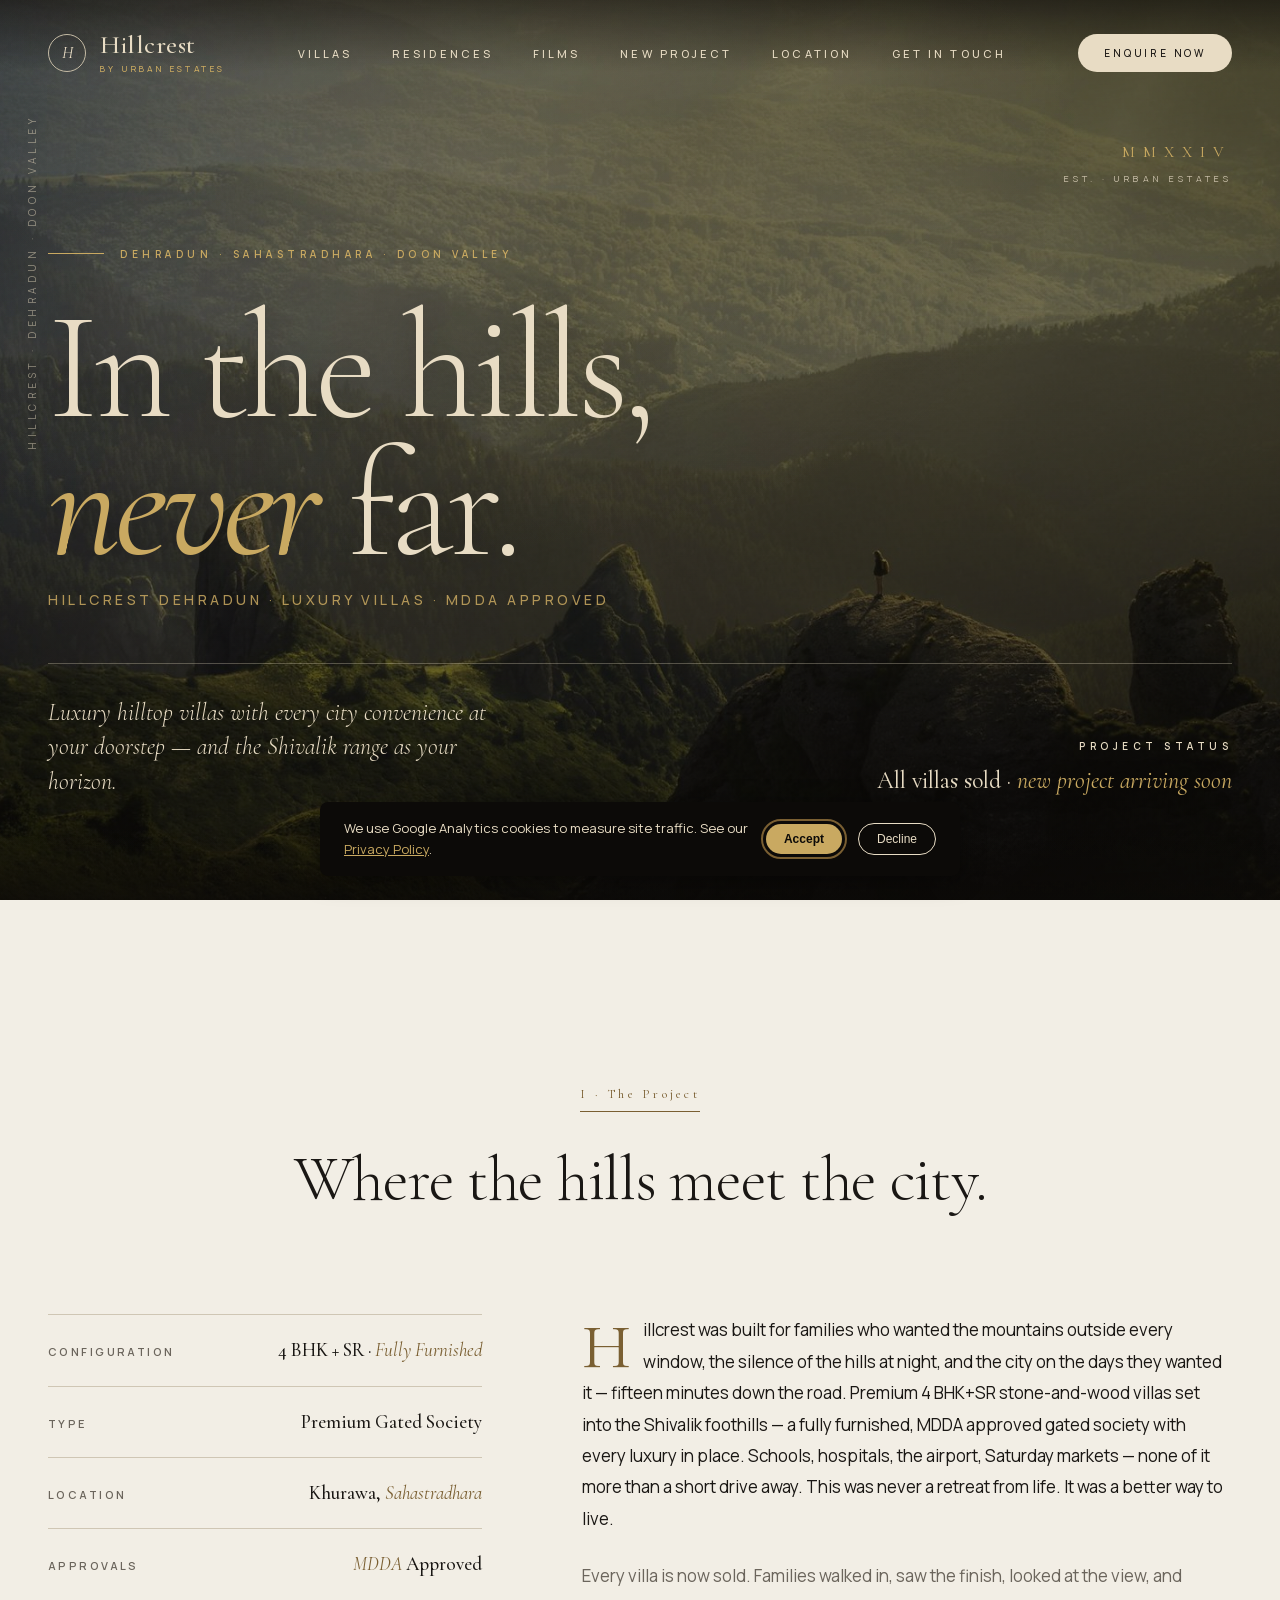
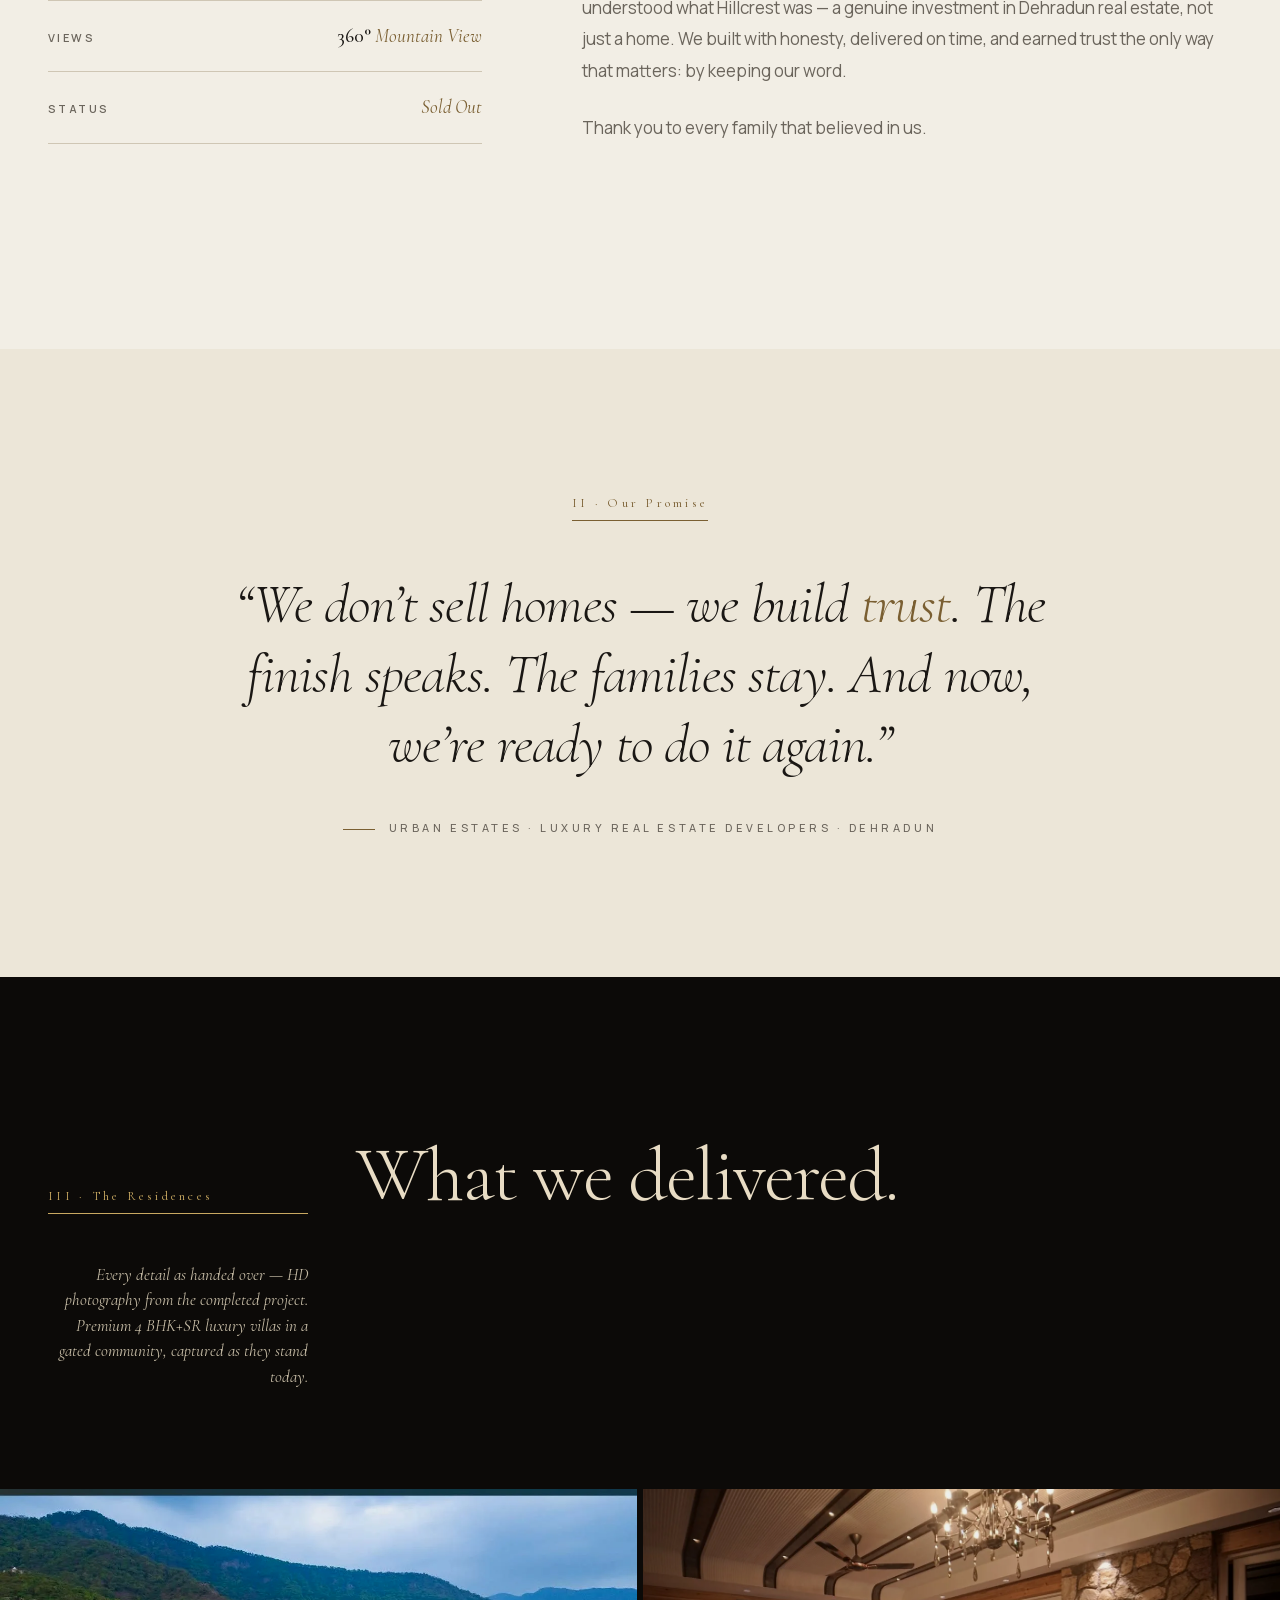
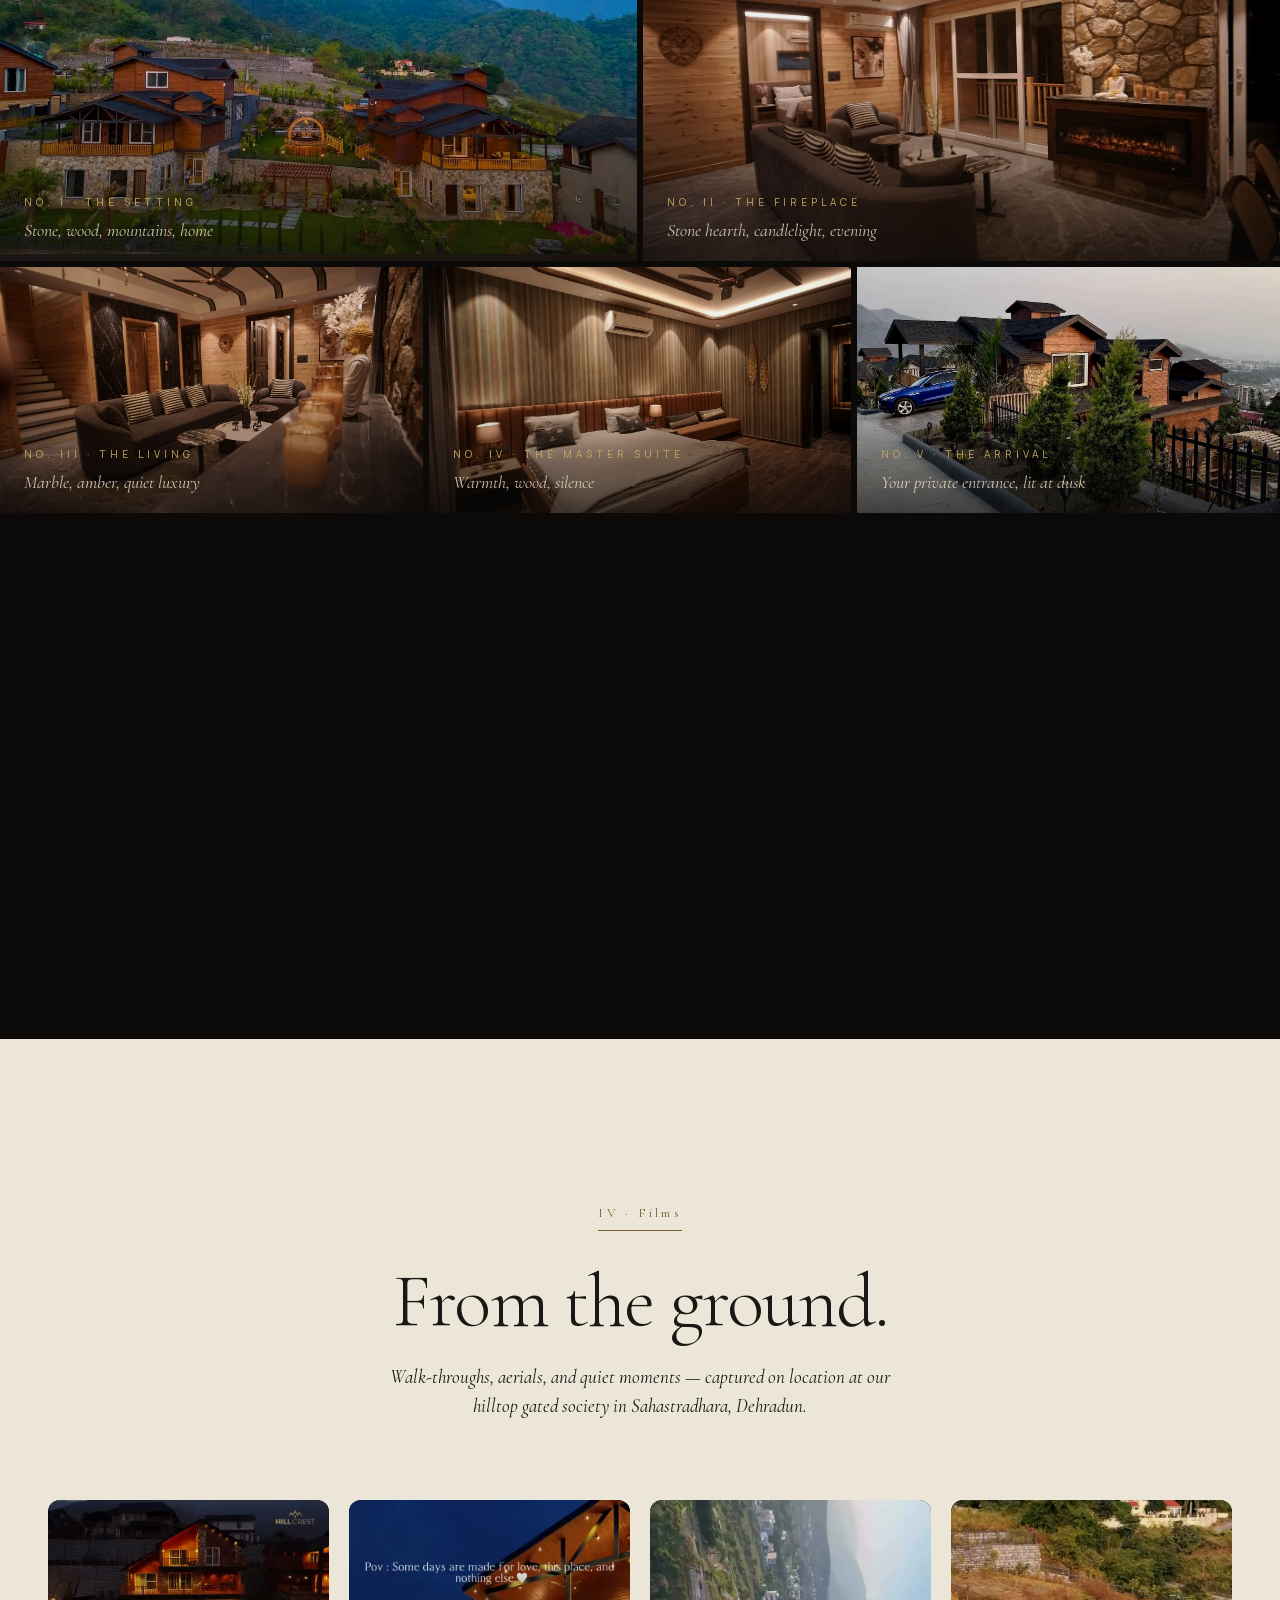
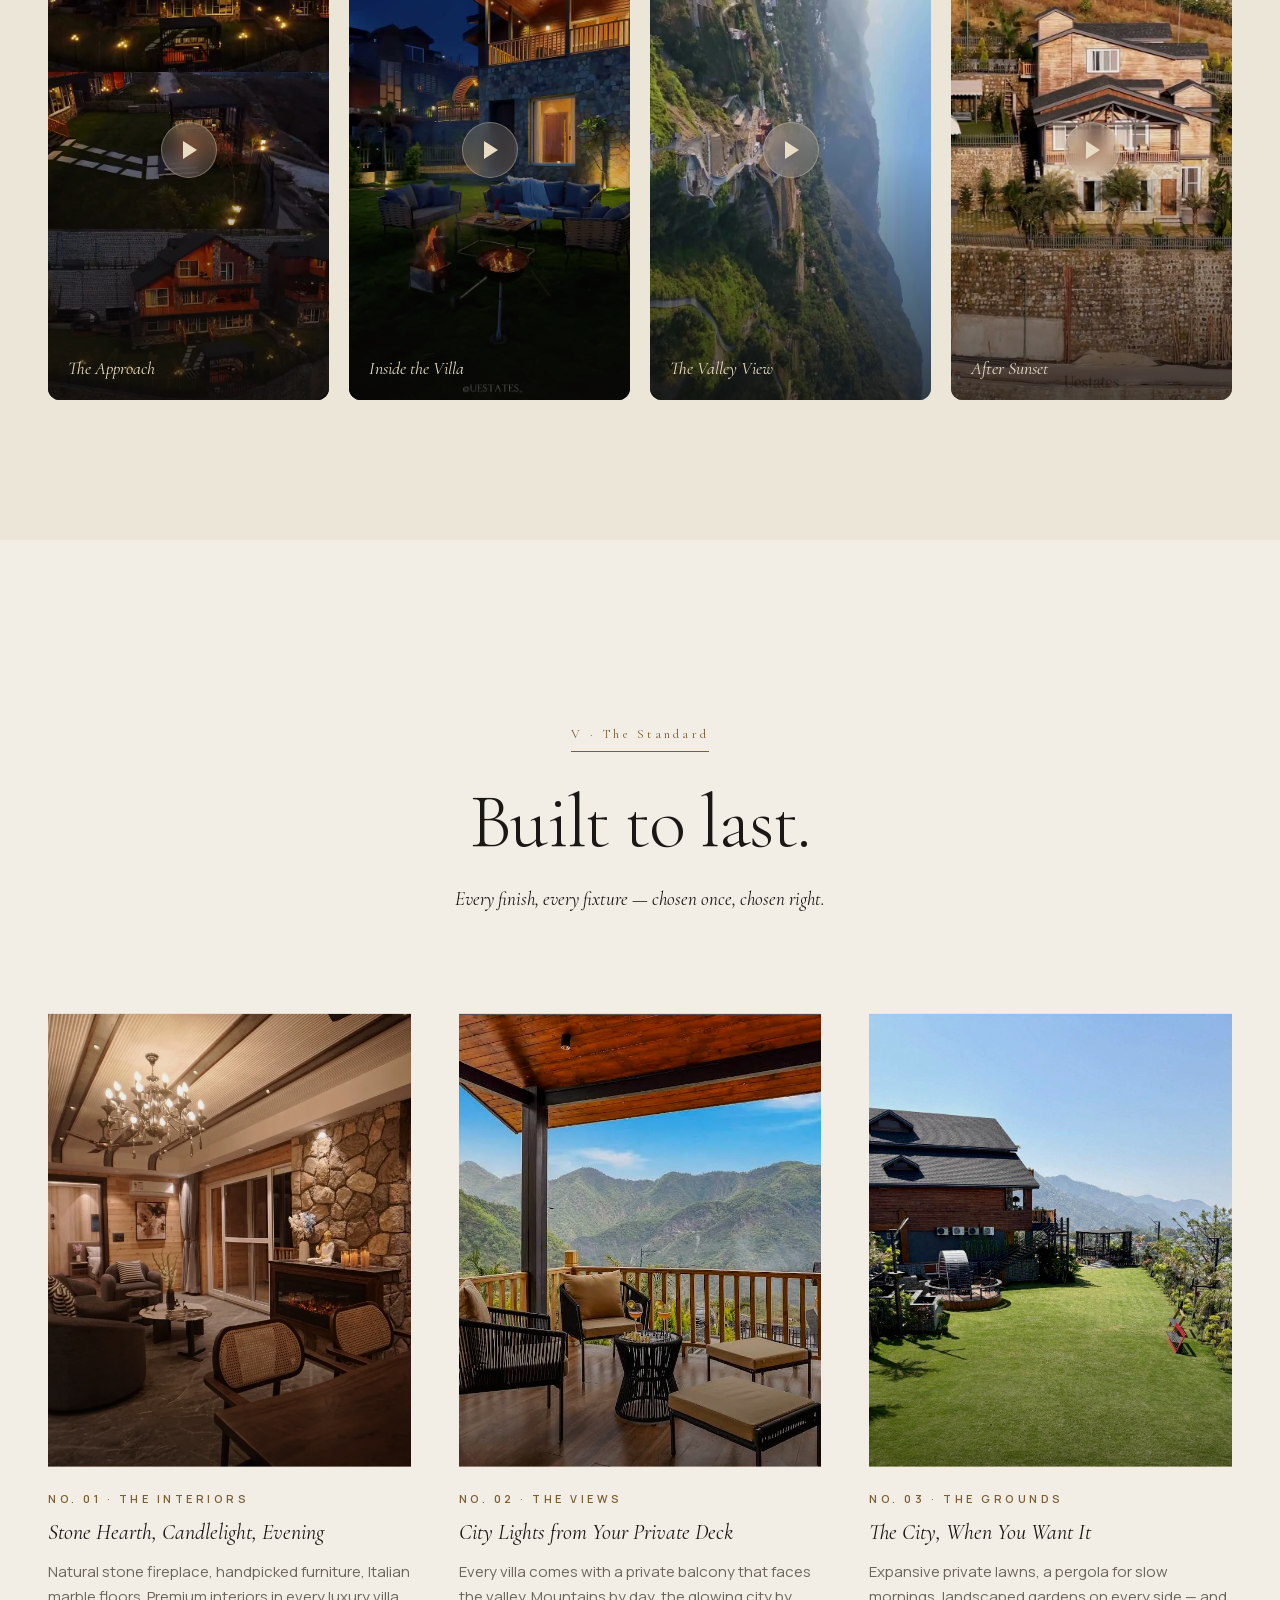
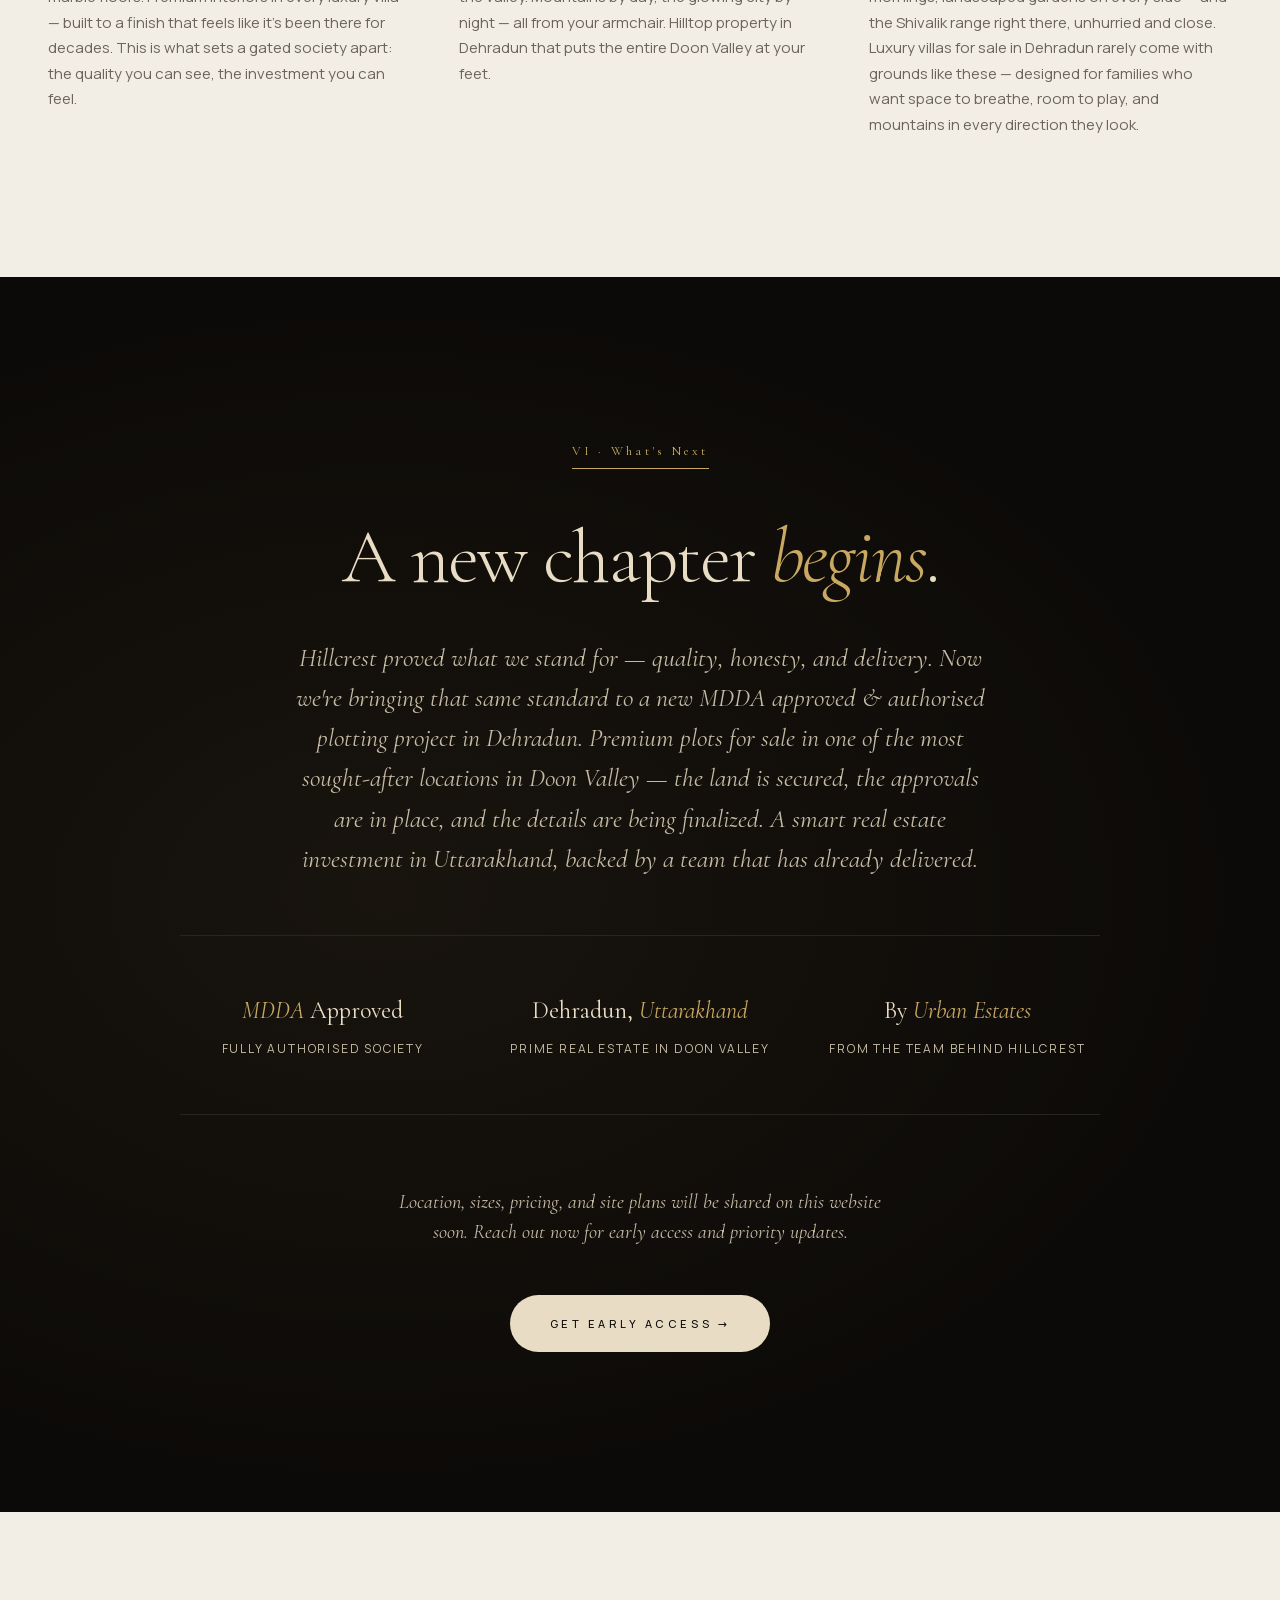
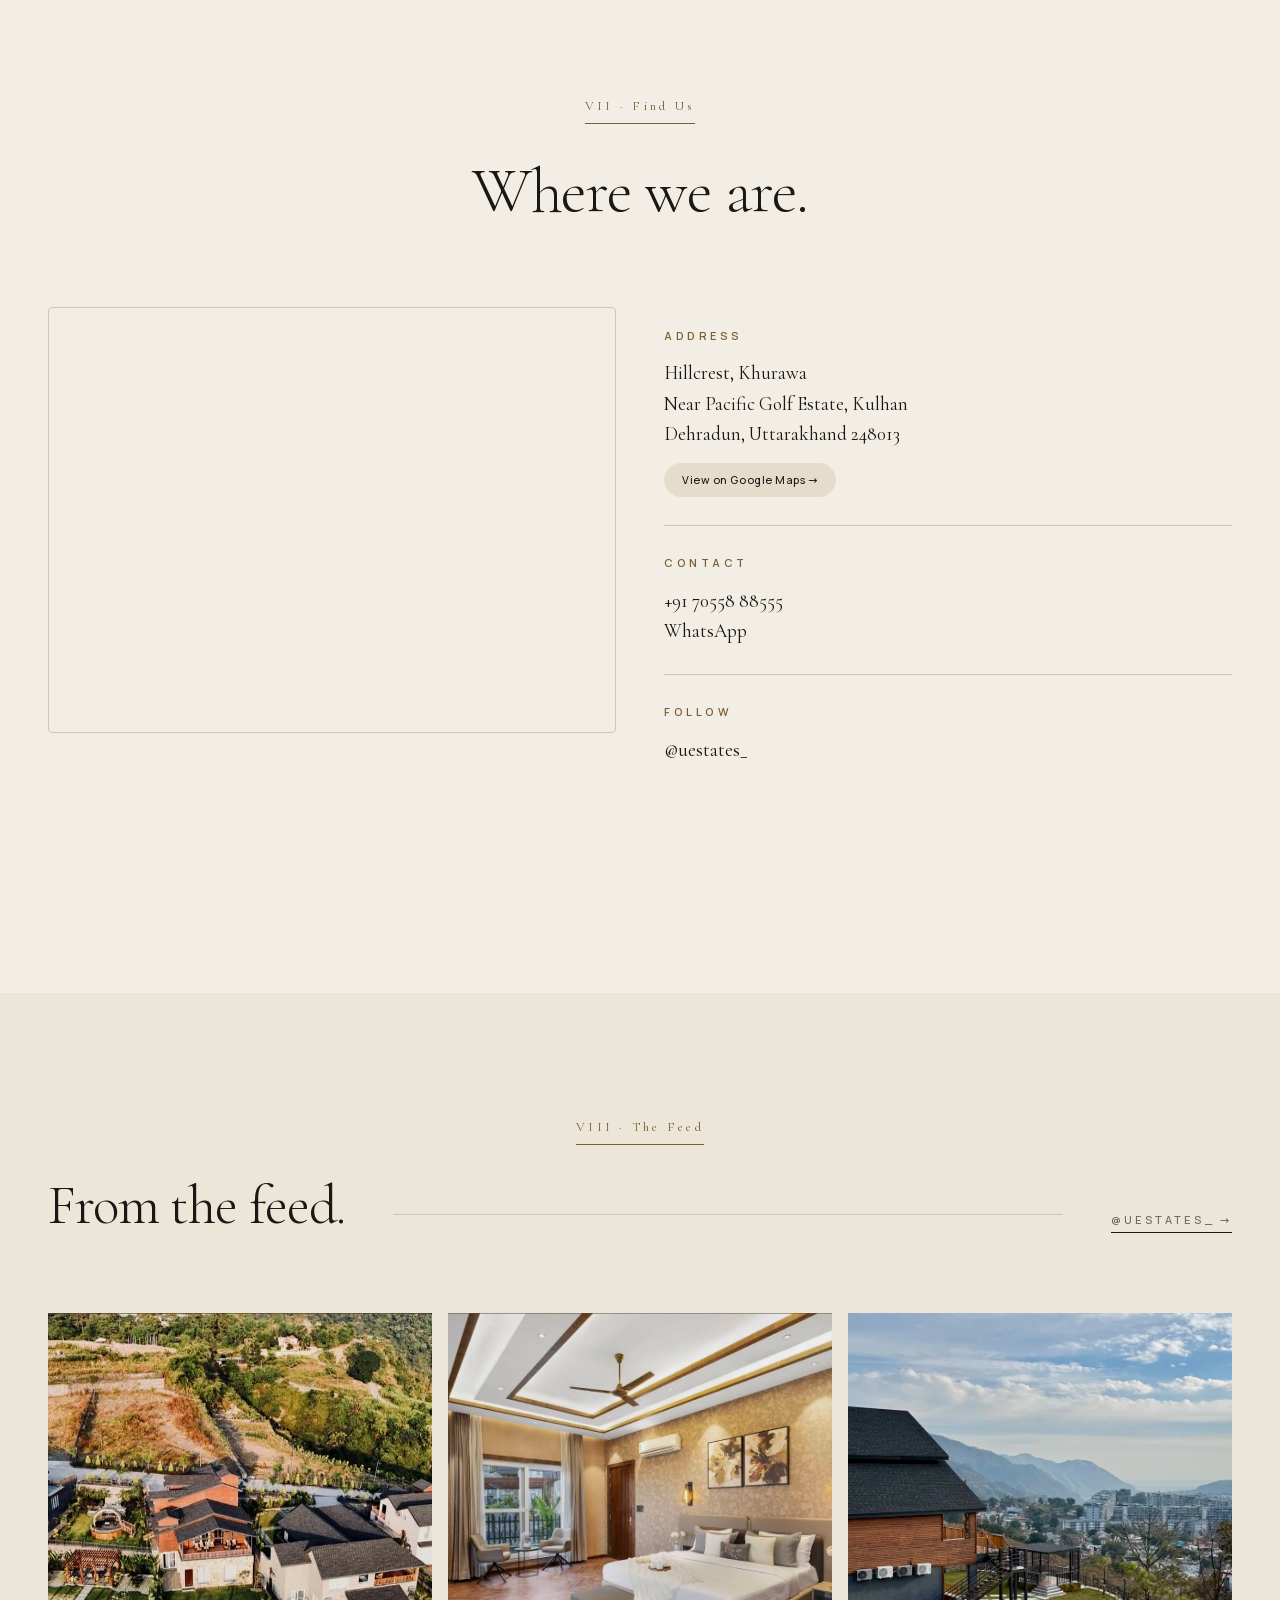
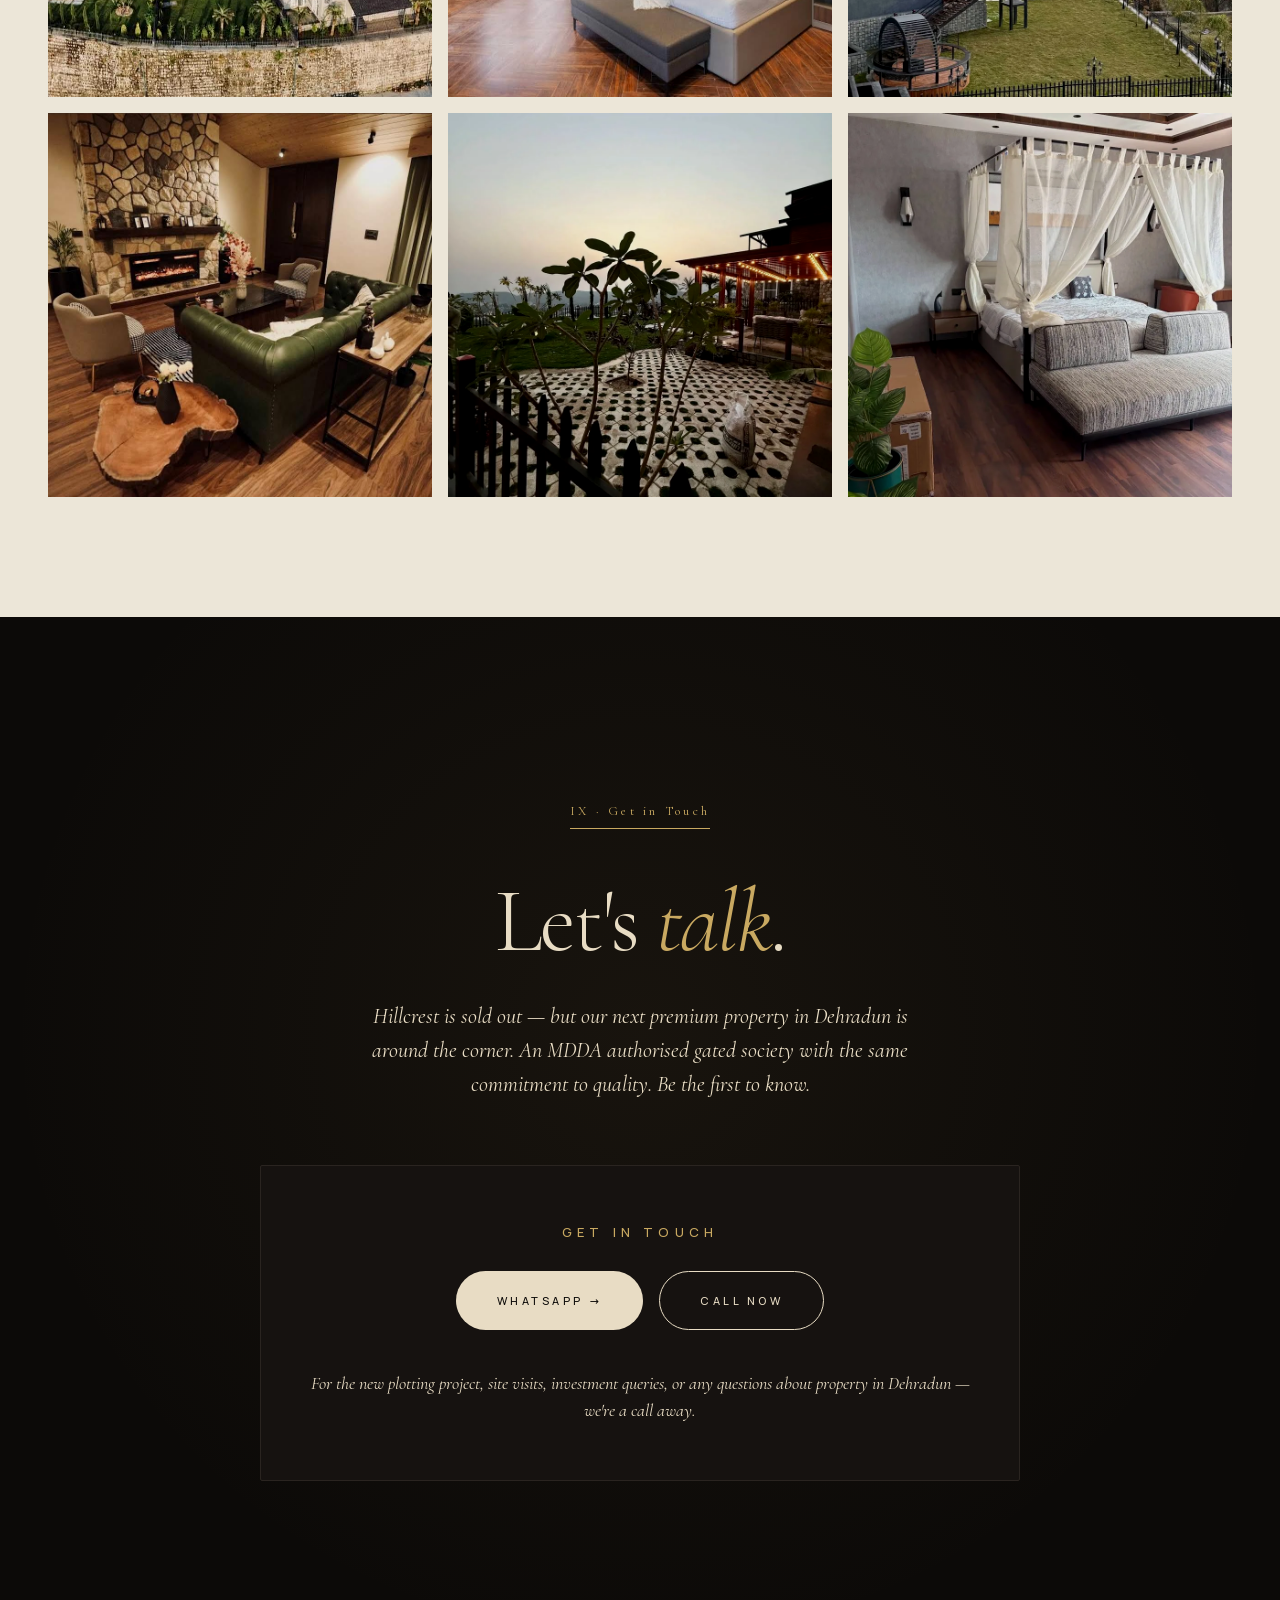
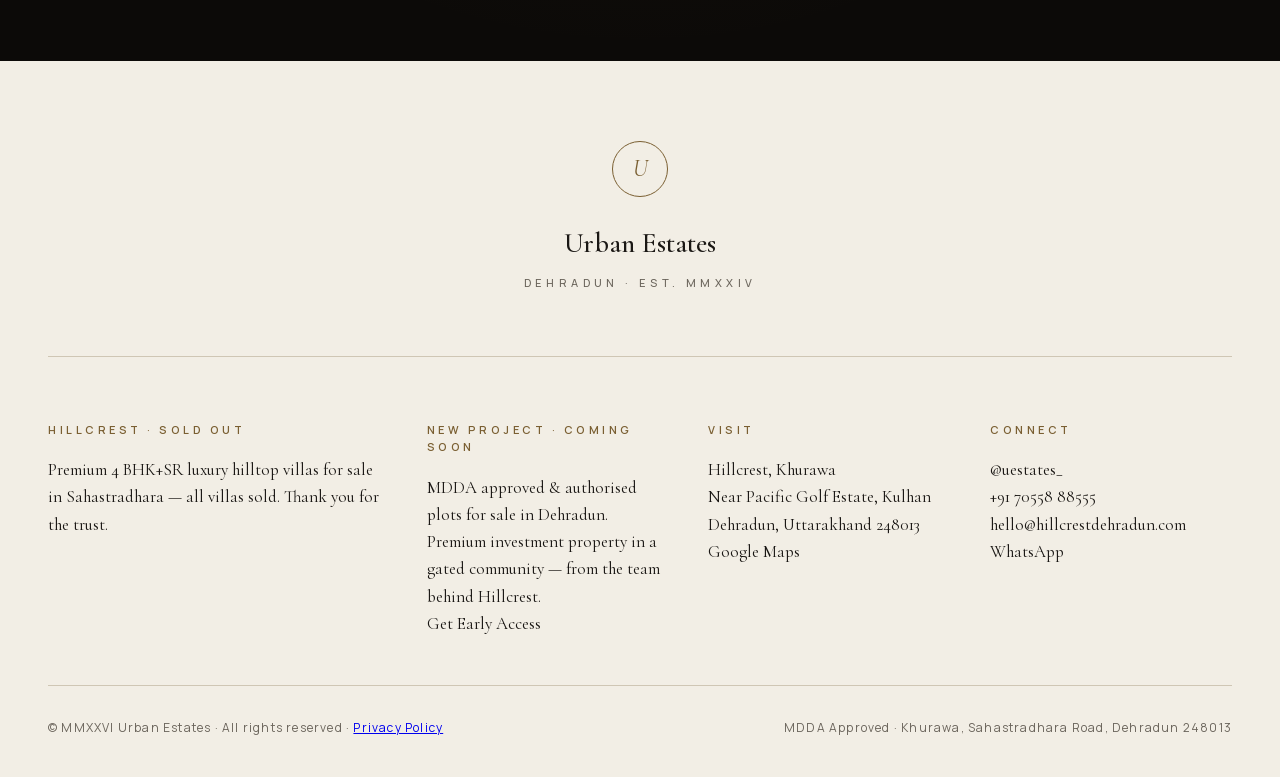
==== index.html @ 7905fee5 "Fix audit batch 1: a11y bugs, schema & SEO (index.html) - closeMenu()/Esc now restore aria-hidden on" ====
<!DOCTYPE html>
<html lang="en">
<head>
<meta charset="UTF-8" />
<meta name="viewport" content="width=device-width, initial-scale=1.0" />
<title>Hillcrest Dehradun — Premium Luxury Villas | MDDA Approved Society</title>
<meta name="description" content="Premium 4 BHK+SR luxury villas for sale in Dehradun. MDDA approved gated society near Sahastradhara with Shivalik views. New plotting project coming soon." />
<meta name="theme-color" content="#0C0A08">
<meta name="robots" content="index, follow">
<meta name="geo.region" content="IN-UT">
<meta name="geo.placename" content="Dehradun, Uttarakhand">
<meta name="geo.position" content="30.3785;78.0425">
<meta name="ICBM" content="30.3785, 78.0425">
<meta property="og:title" content="Hillcrest Dehradun — Premium Luxury Villas | MDDA Approved Society" />
<meta property="og:description" content="Premium hilltop villas for sale in Dehradun. MDDA approved gated community with Shivalik mountain views. All villas sold — new project arriving soon." />
<meta property="og:type" content="website" />
<meta property="og:image" content="https://hillcrestdehradun.com/hd/og-image.jpg" />
<meta property="og:image:width" content="1200" />
<meta property="og:image:height" content="630" />
<meta property="og:image:alt" content="Aerial view of Hillcrest luxury villas nestled in the Shivalik foothills, Dehradun">
<meta property="og:url" content="https://hillcrestdehradun.com/" />
<meta property="og:site_name" content="Hillcrest Dehradun">
<meta property="og:locale" content="en_IN">
<link rel="canonical" href="https://hillcrestdehradun.com/">
<meta name="twitter:card" content="summary_large_image">
<meta name="twitter:title" content="Hillcrest Dehradun — Premium Luxury Villas | MDDA Approved Society">
<meta name="twitter:description" content="Premium hilltop villas for sale in Dehradun. MDDA approved gated community with Shivalik mountain views. All villas sold — new project arriving soon.">
<meta name="twitter:image" content="https://hillcrestdehradun.com/hd/og-image.jpg">
<meta name="twitter:image:alt" content="Aerial view of Hillcrest luxury villas nestled in the Shivalik foothills, Dehradun">
<link rel="icon" type="image/png" href="hd/favicon-32.png" sizes="32x32">
<link rel="icon" href="/favicon.ico" sizes="16x16">
<link rel="apple-touch-icon" href="hd/apple-touch-icon.png">

<link rel="preload" as="image" href="hd/hero.jpg" fetchpriority="high">
<link rel="dns-prefetch" href="https://maps.google.com">
<link rel="dns-prefetch" href="https://maps.gstatic.com">
<link rel="stylesheet" href="fonts/fonts.css">
<noscript><link rel="stylesheet" href="fonts/fonts.css"></noscript>

<script type="application/ld+json">
{
  "@context": "https://schema.org",
  "@graph": [
    {
      "@type": "WebSite",
      "name": "Hillcrest Dehradun",
      "alternateName": "Hillcrest Villas Dehradun",
      "url": "https://hillcrestdehradun.com/"
    },
    {
      "@type": ["RealEstateAgent", "LocalBusiness"],
      "name": "Urban Estates",
      "foundingDate": "2024",
      "aggregateRating": {
        "@type": "AggregateRating",
        "ratingValue": "4.8",
        "reviewCount": "70",
        "bestRating": "5"
      },
      "review": [
        {
          "@type": "Review",
          "author": {"@type": "Person", "name": "Kuber"},
          "reviewRating": {"@type": "Rating", "ratingValue": "5", "bestRating": "5"},
          "reviewBody": "Living in Hillcrest feels peaceful every day. The clean air, beautiful gardens, and friendly neighbors make it the best decision we made for our family's health and happiness."
        },
        {
          "@type": "Review",
          "author": {"@type": "Person", "name": "Anjana Metla"},
          "reviewRating": {"@type": "Rating", "ratingValue": "5", "bestRating": "5"},
          "reviewBody": "My parents love the greenery here. They spend hours walking around, enjoying the calm environment. Hillcrest has truly improved their quality of life."
        },
        {
          "@type": "Review",
          "author": {"@type": "Person", "name": "Pv Krishnaiah"},
          "reviewRating": {"@type": "Rating", "ratingValue": "5", "bestRating": "5"},
          "reviewBody": "The architectural design of homes is elegant yet functional. Spacious interiors and natural light make everyday living comfortable."
        }
      ],
      "url": "https://hillcrestdehradun.com/",
      "logo": "https://hillcrestdehradun.com/hd/og-image.jpg",
      "image": "https://hillcrestdehradun.com/hd/sel-villas-mountains-panorama.jpg",
      "description": "Urban Estates — premium real estate developer in Dehradun, Uttarakhand. Builders of Hillcrest, luxury hilltop villas in Sahastradhara. MDDA approved gated society with mountain views.",
      "telephone": "+917055888555",
      "email": "hello@hillcrestdehradun.com",
      "address": {
        "@type": "PostalAddress",
        "streetAddress": "Khurawa, Near Pacific Golf Estate, Kulhan",
        "addressLocality": "Dehradun",
        "addressRegion": "Uttarakhand",
        "postalCode": "248013",
        "addressCountry": "IN"
      },
      "geo": {
        "@type": "GeoCoordinates",
        "latitude": 30.3785,
        "longitude": 78.0425
      },
      "areaServed": {
        "@type": "City",
        "name": "Dehradun"
      },
      "sameAs": [
        "https://instagram.com/uestates_"
      ]
    },
    {
      "@type": "ApartmentComplex",
      "name": "Hillcrest Dehradun",
      "description": "Boutique luxury villa community with only 15 exclusive residences in Dehradun. Premium 4 BHK+SR hilltop villas starting from ₹5.5 crore. MDDA approved gated society near Sahastradhara with panoramic Shivalik mountain views. Established 2022, completion 2026. All villas sold.",
      "url": "https://hillcrestdehradun.com/",
      "image": "https://hillcrestdehradun.com/hd/sel-villas-mountains-panorama.jpg",
      "dateCreated": "2022",
      "address": {
        "@type": "PostalAddress",
        "streetAddress": "Khurawa, Near Pacific Golf Estate, Kulhan",
        "addressLocality": "Dehradun",
        "addressRegion": "Uttarakhand",
        "postalCode": "248013",
        "addressCountry": "IN"
      },
      "geo": {
        "@type": "GeoCoordinates",
        "latitude": 30.3785,
        "longitude": 78.0425
      },
      "numberOfAccommodationUnits": 15,
      "amenityFeature": [
        {"@type": "LocationFeatureSpecification", "name": "MDDA Approved Gated Society"},
        {"@type": "LocationFeatureSpecification", "name": "Fully Furnished"},
        {"@type": "LocationFeatureSpecification", "name": "360° Mountain View"},
        {"@type": "LocationFeatureSpecification", "name": "Private Gated Community"},
        {"@type": "LocationFeatureSpecification", "name": "Premium Hilltop Location"},
        {"@type": "LocationFeatureSpecification", "name": "Low-Density Luxury Living"}
      ],
      "hasMap": "https://maps.app.goo.gl/ni9FEFTEHBdHatMU8",
      "additionalProperty": [
        {"@type": "PropertyValue", "name": "Total Villas", "value": "15"},
        {"@type": "PropertyValue", "name": "Starting Price", "value": "₹5.5 Crore onwards"},
        {"@type": "PropertyValue", "name": "Established", "value": "2022"},
        {"@type": "PropertyValue", "name": "Expected Completion", "value": "2026"},
        {"@type": "PropertyValue", "name": "Distance to Dehradun City Centre", "value": "10 km"},
        {"@type": "PropertyValue", "name": "Distance to ISBT Dehradun", "value": "12 km"},
        {"@type": "PropertyValue", "name": "Distance to Dehradun Railway Station", "value": "14 km"},
        {"@type": "PropertyValue", "name": "Distance to Jolly Grant Airport", "value": "27 km"},
        {"@type": "PropertyValue", "name": "Distance to Sahastradhara", "value": "3 km"},
        {"@type": "PropertyValue", "name": "Distance to Mussoorie", "value": "25 km"},
        {"@type": "PropertyValue", "name": "Nearby Schools", "value": "DPS Dehradun, Khrist Jyoti Academy, Shri Guru Ram Rai Public School"},
        {"@type": "PropertyValue", "name": "Nearby Hospitals", "value": "Fortis Escorts Hospital, Max Super Speciality Hospital, Himalayan Hospital (SRHU)"},
        {"@type": "PropertyValue", "name": "Investment Appeal", "value": "Limited inventory of 15 villas, luxury positioning, and Dehradun's growing demand for premium residential developments"}
      ]
    }
  ]
}
</script>

<script type="application/ld+json">
{
  "@context": "https://schema.org",
  "@type": "FAQPage",
  "mainEntity": [
    {
      "@type": "Question",
      "name": "What is the starting price of villas at Hillcrest Dehradun?",
      "acceptedAnswer": {
        "@type": "Answer",
        "text": "Villas at Hillcrest Dehradun start from ₹5.5 crore."
      }
    },
    {
      "@type": "Question",
      "name": "How many villas are part of the Hillcrest project?",
      "acceptedAnswer": {
        "@type": "Answer",
        "text": "Hillcrest is an exclusive development comprising only 15 luxury villas."
      }
    },
    {
      "@type": "Question",
      "name": "When was Hillcrest Dehradun launched?",
      "acceptedAnswer": {
        "@type": "Answer",
        "text": "The project was established in 2022, with completion and possession expected in 2026."
      }
    },
    {
      "@type": "Question",
      "name": "What makes Hillcrest different from other villa projects in Dehradun?",
      "acceptedAnswer": {
        "@type": "Answer",
        "text": "Hillcrest offers a low-density luxury living experience with only 15 villas, ensuring greater privacy, exclusivity, and a premium residential environment. Located near Sahastradhara with panoramic Shivalik mountain views."
      }
    },
    {
      "@type": "Question",
      "name": "Is Hillcrest Dehradun a good real estate investment?",
      "acceptedAnswer": {
        "@type": "Answer",
        "text": "Its limited inventory of 15 villas, luxury positioning, and Dehradun's growing demand for premium residential developments make it attractive for both end-users and investors."
      }
    },
    {
      "@type": "Question",
      "name": "Is Hillcrest Dehradun MDDA approved?",
      "acceptedAnswer": {
        "@type": "Answer",
        "text": "Yes, Hillcrest is fully MDDA approved and authorised as a gated society in Khurawa, near Pacific Golf Estate, Sahastradhara Road, Dehradun 248013."
      }
    },
    {
      "@type": "Question",
      "name": "Are there any villas available for sale at Hillcrest Dehradun?",
      "acceptedAnswer": {
        "@type": "Answer",
        "text": "All villas at Hillcrest are sold out. Urban Estates is launching a new MDDA approved plotting project in Dehradun. Contact +91 70558 88555 or hello@hillcrestdehradun.com for early access and priority updates."
      }
    },
    {
      "@type": "Question",
      "name": "What is the configuration of Hillcrest villas?",
      "acceptedAnswer": {
        "@type": "Answer",
        "text": "Each Hillcrest villa is a premium 4 BHK + Study Room (SR), fully furnished with Italian marble floors, natural stone fireplace, designer interiors, private lawn, balcony, and 360-degree Shivalik mountain views."
      }
    },
    {
      "@type": "Question",
      "name": "Who is the developer of Hillcrest Dehradun?",
      "acceptedAnswer": {
        "@type": "Answer",
        "text": "Hillcrest is developed by Urban Estates, a luxury real estate developer based in Dehradun, Uttarakhand. Urban Estates specialises in premium MDDA approved residential projects in the Doon Valley."
      }
    }
  ]
}
</script>

<style>
  :root {
    --bg: #F2EEE5;
    --bg-2: #ECE6D8;
    --surface: #E5DDCC;
    --ink: #1A1714;
    --dark: #0C0A08;
    --dark-rgb: 12 10 8;
    --accent-rgb: 168 135 82;
    --dark-2: #161210;
    --cream-on-dark: #E8DCC4;
    --cream-soft: #C5BBA5;
    --muted: #6B655C;
    --muted-on-dark: #9C958A;
    --line: #CFC6B4;
    --line-dark: #2A2420;
    --accent: #7A5F32;
    --accent-soft: #C9A961;
    --display: 'Cormorant Garamond', 'Times New Roman', serif;
    --body: 'Manrope', system-ui, sans-serif;
  }
  * { box-sizing: border-box; margin: 0; padding: 0; }
  html { scroll-behavior: smooth; }
  body { background: var(--bg); color: var(--ink); font-family: var(--body); line-height: 1.6; -webkit-font-smoothing: antialiased; -moz-osx-font-smoothing: grayscale; overflow-x: hidden; }
  body::before { content: ''; position: fixed; inset: 0; pointer-events: none; z-index: 1; opacity: 0.035; background-image: url("data:image/svg+xml,%3Csvg viewBox='0 0 200 200' xmlns='http://www.w3.org/2000/svg'%3E%3Cfilter id='n'%3E%3CfeTurbulence type='fractalNoise' baseFrequency='0.85' numOctaves='2' stitchTiles='stitch'/%3E%3C/filter%3E%3Crect width='100%25' height='100%25' filter='url(%23n)'/%3E%3C/svg%3E"); }
  .container { max-width: 1320px; margin: 0 auto; padding: 0 48px; position: relative; z-index: 2; }
  .roman { font-family: var(--display); font-weight: 400; font-size: 13px; color: var(--accent); letter-spacing: 0.25em; display: inline-block; padding-bottom: 6px; border-bottom: 1px solid var(--accent); }

  /* HEADER */
  header { padding: 32px 0; position: fixed; top: 0; left: 0; right: 0; z-index: 100; transition: all 0.6s ease; }
  header.scrolled { background: rgba(242,238,229,0.94); backdrop-filter: blur(16px); -webkit-backdrop-filter: blur(16px); padding: 18px 0; border-bottom: 1px solid var(--line); }
  .nav { display: flex; align-items: center; justify-content: space-between; }
  .logo-block { display: flex; align-items: center; gap: 14px; text-decoration: none; }
  .monogram { width: 38px; height: 38px; border: 1px solid var(--cream-soft); border-radius: 50%; display: flex; align-items: center; justify-content: center; font-family: var(--display); font-style: italic; font-size: 17px; color: var(--cream-on-dark); transition: all 0.5s ease; }
  header.scrolled .monogram { border-color: var(--ink); color: var(--ink); }
  .logo-text { display: flex; flex-direction: column; line-height: 1; }
  .logo { font-family: var(--display); font-weight: 500; font-size: 26px; letter-spacing: 0.02em; color: var(--cream-on-dark); transition: color 0.5s ease; }
  .logo-sub { font-family: var(--body); font-size: 8.5px; font-weight: 500; letter-spacing: 0.4em; color: var(--accent-soft); text-transform: uppercase; margin-top: 7px; transition: color 0.5s ease; }
  header.scrolled .logo { color: var(--ink); }
  header.scrolled .logo-sub { color: var(--muted); }
  .nav-links { display: flex; gap: 40px; list-style: none; }
  .nav-links a { font-size: 11px; font-weight: 500; color: var(--cream-on-dark); text-decoration: none; text-transform: uppercase; letter-spacing: 0.28em; position: relative; transition: color 0.4s ease; }
  .nav-links a:hover { color: var(--accent-soft); }
  header.scrolled .nav-links a { color: var(--ink); }
  header.scrolled .nav-links a:hover { color: var(--accent); }
  .nav-cta { display: inline-flex; align-items: center; gap: 10px; padding: 11px 26px; font-size: 10px; font-weight: 500; text-transform: uppercase; letter-spacing: 0.28em; color: var(--ink); background: var(--cream-on-dark); text-decoration: none; border-radius: 999px; transition: all 0.4s ease; }
  .nav-cta:hover { background: var(--accent); color: var(--bg); }
  header.scrolled .nav-cta { border: 1px solid var(--line); }

  /* HERO */
  .hero-cinema { height: 100vh; min-height: 700px; position: relative; overflow: hidden; color: var(--cream-on-dark); background: var(--dark); --parallax: 0px; }
  .hero-cinema::before { content: ''; position: absolute; inset: -60px 0 0 0; background: url('hd/hero.jpg') center/cover no-repeat; animation: kenBurns 25s ease-in-out infinite alternate; transform: translateY(var(--parallax)); }
  .hero-cinema::after { content: ''; position: absolute; inset: 0; background: linear-gradient(170deg, rgb(var(--dark-rgb) / 0.25) 0%, rgb(var(--dark-rgb) / 0.45) 40%, rgb(var(--dark-rgb) / 0.78) 100%); z-index: 1; }
  .hero-light { position: absolute; inset: 0; z-index: 2; pointer-events: none; background: radial-gradient(ellipse 80% 60% at 30% 20%, rgba(201,169,97,0.12) 0%, transparent 70%); animation: lightDrift 12s ease-in-out infinite alternate; }
  @keyframes kenBurns { 0% { transform: scale(1) translate(0, 0); } 100% { transform: scale(1.12) translate(-1.5%, -1%); } }
  @keyframes lightDrift { 0% { opacity: 0.6; transform: translate(0, 0); } 100% { opacity: 1; transform: translate(3%, 2%); } }
  .hero-side-mark { position: absolute; left: 32px; top: 50%; transform: translateY(-50%) rotate(-90deg); transform-origin: left center; font-size: 10px; letter-spacing: 0.45em; text-transform: uppercase; color: var(--cream-soft); opacity: 0.65; white-space: nowrap; z-index: 4; }
  .hero-cinema-inner { position: relative; height: 100%; max-width: 1320px; margin: 0 auto; padding: 0 48px; display: flex; flex-direction: column; justify-content: flex-end; padding-bottom: 100px; z-index: 3; }
  .hero-eyebrow { display: inline-flex; align-items: center; gap: 16px; font-size: 10px; font-weight: 600; text-transform: uppercase; letter-spacing: 0.45em; color: var(--accent-soft); margin-bottom: 36px; opacity: 0; animation: fadeUp 1.4s ease 0.3s forwards; }
  .hero-eyebrow::before { content: ''; width: 56px; height: 1px; background: var(--accent-soft); }
  .hero-cinema h1 { font-family: var(--display); font-weight: 300; font-size: clamp(70px, 12vw, 196px); line-height: 0.9; letter-spacing: -0.035em; color: var(--cream-on-dark); max-width: 1200px; opacity: 0; animation: fadeUp 1.6s ease 0.6s forwards; text-shadow: 0 4px 40px rgba(0,0,0,0.4); }
  .hero-cinema h1 em { font-style: italic; font-weight: 400; color: var(--accent-soft); }
  .hero-kw { display: block; font-family: var(--body); font-size: clamp(10px, 1.2vw, 14px); font-weight: 500; letter-spacing: 0.25em; text-transform: uppercase; margin-top: 20px; color: var(--accent-soft); opacity: 0.85; text-shadow: none; }
  .hero-bottom-row { display: grid; grid-template-columns: 1fr 1fr; gap: 80px; margin-top: 56px; padding-top: 32px; border-top: 1px solid rgba(232,220,196,0.30); align-items: end; opacity: 0; animation: fadeUp 1.6s ease 1s forwards; }
  .hero-tagline { font-family: var(--display); font-size: 24px; font-style: italic; font-weight: 300; color: var(--cream-on-dark); line-height: 1.45; max-width: 480px; text-shadow: 0 2px 20px rgba(0,0,0,0.5); }
  .hero-status { text-align: right; }
  .hero-status-label { font-size: 10px; font-weight: 600; text-transform: uppercase; letter-spacing: 0.45em; color: var(--cream-on-dark); margin-bottom: 8px; }
  .hero-status-line { font-family: var(--display); font-size: 24px; font-weight: 400; color: var(--cream-on-dark); text-shadow: 0 2px 20px rgba(0,0,0,0.5); }
  .hero-status-line em { font-style: italic; color: var(--accent-soft); }
  .hero-corner-mark { position: absolute; top: 140px; right: 48px; text-align: right; font-family: var(--display); color: var(--cream-soft); opacity: 0; animation: fadeUp 1.4s ease 1.4s forwards; z-index: 4; }
  .hero-corner-mark .mmxxiv { font-size: 16px; letter-spacing: 0.5em; color: var(--accent-soft); }
  .hero-corner-mark .est-label { font-family: var(--body); font-size: 9px; letter-spacing: 0.45em; text-transform: uppercase; color: var(--cream-soft); margin-top: 6px; }

  /* PROJECT */
  .project { padding: 180px 0; background: var(--bg); }
  .project-header { text-align: center; margin-bottom: 100px; }
  .project-header .roman { margin-bottom: 32px; }
  .project-header h2 { font-family: var(--display); font-weight: 300; font-size: clamp(38px, 5vw, 64px); line-height: 1.1; letter-spacing: -0.02em; max-width: 840px; margin: 0 auto; }
  .project-header h2 em { font-style: italic; color: var(--accent); }
  .project-inner { display: grid; grid-template-columns: 1fr 1.5fr; gap: 100px; align-items: start; }
  .project-meta { list-style: none; }
  .project-meta li { padding: 20px 0; border-top: 1px solid var(--line); display: flex; justify-content: space-between; align-items: baseline; font-size: 14px; }
  .project-meta li:last-child { border-bottom: 1px solid var(--line); }
  .project-meta li span:first-child { text-transform: uppercase; letter-spacing: 0.22em; font-size: 11px; color: var(--muted); font-weight: 600; }
  .project-meta li span:last-child { font-family: var(--display); font-size: 19px; font-weight: 500; color: var(--ink); }
  .project-meta li span:last-child em { font-style: italic; color: var(--accent); font-weight: 400; }
  .project-body p { font-size: 17px; line-height: 1.85; color: var(--ink); margin-bottom: 26px; }
  .project-body p:nth-child(2), .project-body p:nth-child(3) { color: var(--muted); }
  .project-body p:first-of-type::first-letter { font-family: var(--display); font-size: 64px; font-weight: 400; float: left; line-height: 0.85; margin: 6px 12px 0 0; color: var(--accent); }

  /* PULL QUOTE */
  .pull-quote { padding: 140px 0; background: var(--bg-2); text-align: center; }
  .pull-quote-inner { max-width: 980px; margin: 0 auto; padding: 0 48px; }
  .pull-quote .roman { margin-bottom: 48px; }
  .pull-quote blockquote { font-family: var(--display); font-style: italic; font-weight: 300; font-size: clamp(32px, 4.5vw, 56px); line-height: 1.25; color: var(--ink); letter-spacing: -0.015em; }
  .pull-quote blockquote em { color: var(--accent); }
  .pull-quote cite { display: block; margin-top: 40px; font-family: var(--body); font-style: normal; font-size: 11px; letter-spacing: 0.32em; text-transform: uppercase; color: var(--muted); font-weight: 500; }
  .pull-quote cite::before { content: ''; display: inline-block; width: 32px; height: 1px; background: var(--accent); vertical-align: middle; margin-right: 14px; }

  /* GALLERY */
  .gallery { background: var(--dark); color: var(--cream-on-dark); padding: 160px 0 0; }
  .gallery-header { max-width: 1320px; margin: 0 auto 100px; padding: 0 48px; display: grid; grid-template-columns: auto 1fr auto; gap: 48px; align-items: end; }
  .gallery-header .roman { color: var(--accent-soft); border-color: var(--accent-soft); }
  .gallery-title { font-family: var(--display); font-weight: 300; font-size: clamp(44px, 6vw, 92px); line-height: 1; letter-spacing: -0.025em; color: var(--cream-on-dark); }
  .gallery-title em { font-style: italic; color: var(--accent-soft); }
  .gallery-line { height: 1px; background: var(--line-dark); margin-bottom: 22px; }
  .gallery-caption { font-family: var(--display); font-style: italic; font-size: 17px; color: var(--cream-soft); text-align: right; max-width: 260px; line-height: 1.5; }
  .gallery-grid { display: grid; grid-template-columns: repeat(6, 1fr); gap: 4px; }
  .gallery-tile { position: relative; overflow: hidden; background: var(--dark-2); aspect-ratio: 12/7; }
  .tile-1 { grid-column: 1/4; }
  .tile-2 { grid-column: 4/7; }
  .tile-3 { grid-column: 1/3; }
  .tile-4 { grid-column: 3/5; }
  .tile-5 { grid-column: 5/7; }
  .gallery-tile img { width: 100%; height: 100%; object-fit: cover; display: block; transition: transform 1.2s cubic-bezier(0.16,1,0.3,1); filter: brightness(0.92) contrast(1.05); }
  .gallery-tile:hover img { transform: scale(1.05); filter: brightness(1.02) contrast(1.05); }
  .gallery-tile::after { content: ''; position: absolute; inset: 0; background: linear-gradient(180deg, transparent 55%, rgb(var(--dark-rgb) / 0.65)); pointer-events: none; }
  .tile-caption { position: absolute; bottom: 24px; left: 24px; z-index: 2; font-family: var(--display); font-style: italic; font-size: 18px; color: var(--cream-on-dark); }
  .tile-caption-num { display: block; font-family: var(--body); font-style: normal; font-size: 10px; letter-spacing: 0.4em; color: var(--accent-soft); margin-bottom: 6px; text-transform: uppercase; font-weight: 500; }
  .gallery-footer { text-align: center; padding: 120px 48px 160px; }
  .gallery-footer .ornament { color: var(--accent-soft); font-size: 16px; letter-spacing: 1em; margin-bottom: 40px; }
  .gallery-footer p { font-family: var(--display); font-style: italic; font-size: 24px; color: var(--cream-on-dark); max-width: 640px; margin: 0 auto; line-height: 1.5; }

  /* VIDEO REELS */
  .reels { background: var(--bg-2); padding: 160px 0 140px; }
  .reels-header { text-align: center; margin-bottom: 80px; }
  .reels-header .roman { margin-bottom: 32px; }
  .reels-header h2 { font-family: var(--display); font-weight: 300; font-size: clamp(44px, 6vw, 92px); line-height: 1; letter-spacing: -0.025em; margin-bottom: 24px; }
  .reels-header h2 em { font-style: italic; color: var(--accent); }
  .reels-header p { font-family: var(--display); font-style: italic; font-size: 19px; color: var(--ink); max-width: 520px; margin: 0 auto; line-height: 1.5; }
  .reels-grid { display: grid; grid-template-columns: repeat(4, 1fr); gap: 20px; }
  .reel-card { position: relative; aspect-ratio: 9/16; border-radius: 12px; overflow: hidden; background: var(--dark); cursor: pointer; }
  .reel-card video { width: 100%; height: 100%; object-fit: cover; display: block; transition: transform 1.2s cubic-bezier(0.16,1,0.3,1); filter: brightness(0.92) contrast(1.05); }
  .reel-card:hover video { transform: scale(1.05); filter: brightness(1); }
  .reel-card::after { content: ''; position: absolute; inset: 0; background: linear-gradient(180deg, transparent 50%, rgb(var(--dark-rgb) / 0.7)); pointer-events: none; }
  .reel-play { position: absolute; top: 50%; left: 50%; transform: translate(-50%, -50%); width: 56px; height: 56px; border-radius: 50%; background: rgba(232,220,196,0.2); backdrop-filter: blur(8px); -webkit-backdrop-filter: blur(8px); border: 1px solid rgba(232,220,196,0.35); display: flex; align-items: center; justify-content: center; z-index: 3; transition: all 0.4s ease; pointer-events: none; opacity: 0; }
  .reel-card:not(.playing) .reel-play { opacity: 1; }
  .reel-play::after { content: ''; width: 0; height: 0; border-left: 14px solid var(--cream-on-dark); border-top: 9px solid transparent; border-bottom: 9px solid transparent; margin-left: 3px; }
  .reel-caption { position: absolute; bottom: 20px; left: 20px; right: 20px; z-index: 3; }
  .reel-caption-title { font-family: var(--display); font-style: italic; font-size: 18px; color: var(--cream-on-dark); line-height: 1.3; }

  /* HIGHLIGHTS */
  .highlights { background: var(--bg); padding: 180px 0 140px; }
  .highlights-header { text-align: center; margin-bottom: 100px; }
  .highlights-header .roman { margin-bottom: 32px; }
  .highlights-header h2 { font-family: var(--display); font-weight: 300; font-size: clamp(44px, 6vw, 92px); line-height: 1; letter-spacing: -0.025em; margin-bottom: 24px; }
  .highlights-header h2 em { font-style: italic; color: var(--accent); }
  .highlights-header p { font-family: var(--display); font-style: italic; font-size: 19px; color: var(--ink); max-width: 520px; margin: 0 auto; line-height: 1.5; }
  .highlights-grid { display: grid; grid-template-columns: repeat(3, 1fr); gap: 32px; }
  .highlight-card { cursor: default; }
  .highlight-img { aspect-ratio: 4/5; background: var(--surface); overflow: hidden; margin-bottom: 24px; position: relative; }
  .highlight-img img { width: 100%; height: 100%; object-fit: cover; display: block; transition: transform 1.2s cubic-bezier(0.16,1,0.3,1); filter: brightness(0.92) contrast(1.05); }
  .highlight-img::after { content: ''; position: absolute; inset: 0; background: linear-gradient(180deg, transparent 55%, rgb(var(--dark-rgb) / 0.45)); pointer-events: none; }
  .highlight-card:hover .highlight-img img { transform: scale(1.05); filter: brightness(1.02) contrast(1.05); }
  .highlight-meta { font-size: 11px; text-transform: uppercase; letter-spacing: 0.32em; color: var(--accent); margin-bottom: 10px; font-weight: 600; }
  .highlight-card h3 { font-family: var(--display); font-style: italic; font-weight: 400; font-size: 22px; line-height: 1.3; color: var(--ink); margin-bottom: 12px; }
  .highlight-card p { font-size: 15px; line-height: 1.7; color: var(--muted); }

  /* NEW PROJECT CTA */
  .next-project { background: var(--dark); color: var(--cream-on-dark); padding: 160px 0; position: relative; overflow: hidden; }
  .next-project::before { content: ''; position: absolute; inset: 0; background: radial-gradient(ellipse at 30% 50%, rgb(var(--accent-rgb) / 0.08) 0%, transparent 70%); pointer-events: none; }
  .next-inner { max-width: 920px; margin: 0 auto; text-align: center; position: relative; z-index: 2; }
  .next-project .roman { color: var(--accent-soft); border-color: var(--accent-soft); margin-bottom: 48px; }
  .next-project h2 { font-family: var(--display); font-weight: 300; font-size: clamp(44px, 6vw, 88px); line-height: 1.05; letter-spacing: -0.025em; margin-bottom: 40px; }
  .next-project h2 em { font-style: italic; color: var(--accent-soft); }
  .next-lead { font-family: var(--display); font-style: italic; font-size: clamp(19px, 2.2vw, 26px); color: var(--cream-soft); line-height: 1.55; max-width: 700px; margin: 0 auto 56px; }
  .next-features { display: grid; grid-template-columns: repeat(3, 1fr); gap: 32px; margin-bottom: 72px; padding: 56px 0; border-top: 1px solid var(--line-dark); border-bottom: 1px solid var(--line-dark); }
  .nf { text-align: center; }
  .nf-title { font-family: var(--display); font-size: 24px; font-weight: 400; color: var(--cream-on-dark); margin-bottom: 8px; }
  .nf-title em { font-style: italic; color: var(--accent-soft); }
  .nf-text { font-size: 12px; color: var(--cream-soft); letter-spacing: 0.15em; text-transform: uppercase; }
  .next-note { font-family: var(--display); font-style: italic; font-size: 20px; color: var(--cream-soft); max-width: 520px; margin: 0 auto 48px; line-height: 1.5; }
  .next-cta { display: inline-flex; align-items: center; gap: 12px; padding: 20px 40px; font-family: var(--body); font-size: 11px; font-weight: 500; text-transform: uppercase; letter-spacing: 0.32em; color: var(--dark); background: var(--cream-on-dark); text-decoration: none; border-radius: 999px; transition: all 0.4s ease; }
  .next-cta:hover { background: var(--accent-soft); transform: translateY(-2px); }

  /* LOCATION */
  .location { padding: 180px 0; background: var(--bg); }
  .location-header { text-align: center; margin-bottom: 80px; }
  .location-header .roman { margin-bottom: 32px; }
  .location-header h2 { font-family: var(--display); font-weight: 300; font-size: clamp(40px, 5vw, 64px); line-height: 1.1; letter-spacing: -0.02em; }
  .location-header h2 em { font-style: italic; color: var(--accent); }
  .location-grid { display: grid; grid-template-columns: 1fr 1fr; gap: 48px; align-items: start; }
  .location-map { aspect-ratio: 4/3; border-radius: 4px; overflow: hidden; border: 1px solid var(--line); }
  .location-map iframe { width: 100%; height: 100%; border: 0; filter: saturate(0.6) contrast(1.1); }
  .location-details { padding: 20px 0; }
  .loc-card { padding: 28px 0; border-bottom: 1px solid var(--line); }
  .loc-card:first-child { padding-top: 0; }
  .loc-card:last-child { border-bottom: none; }
  .loc-card h4 { font-size: 11px; font-weight: 600; text-transform: uppercase; letter-spacing: 0.32em; color: var(--accent); margin-bottom: 14px; }
  .loc-card p, .loc-card a { font-family: var(--display); font-size: 19px; color: var(--ink); text-decoration: none; line-height: 1.6; display: block; }
  .loc-card a:hover { color: var(--accent); }
  .loc-card a.gmb-badge { display: inline-flex; align-items: center; gap: 8px; margin-top: 14px; padding: 8px 18px; background: var(--surface); border-radius: 999px; font-family: var(--body); font-size: 11px; font-weight: 500; color: var(--ink); text-decoration: none; transition: all 0.3s ease; letter-spacing: 0.05em; }
  .gmb-badge:hover { background: var(--accent); color: var(--bg); }

  /* INSTAGRAM */
  .instagram { padding: 120px 0; background: var(--bg-2); }
  .section-header { display: grid; grid-template-columns: auto 1fr auto; gap: 48px; align-items: end; margin-bottom: 80px; }
  .section-title { font-family: var(--display); font-weight: 300; font-size: clamp(36px, 4.5vw, 56px); line-height: 1; letter-spacing: -0.02em; }
  .section-title em { font-style: italic; color: var(--accent); }
  .section-line { height: 1px; background: var(--line); margin-bottom: 18px; }
  .ig-handle { font-size: 11px; color: var(--muted); text-decoration: none; text-transform: uppercase; letter-spacing: 0.28em; font-weight: 500; padding-bottom: 4px; border-bottom: 1px solid var(--ink); transition: color 0.3s ease; white-space: nowrap; }
  .ig-handle:hover { color: var(--accent); border-color: var(--accent); }
  .ig-grid { display: grid; grid-template-columns: repeat(3, 1fr); gap: 16px; }
  .ig-grid a { display: block; position: relative; aspect-ratio: 1; overflow: hidden; background: var(--surface); }
  .ig-grid a img { width: 100%; height: 100%; object-fit: cover; display: block; transition: transform 1.2s cubic-bezier(0.16,1,0.3,1); filter: brightness(0.92) contrast(1.05); }
  .ig-grid a:hover img { transform: scale(1.05); }
  .ig-grid a::after { content: ''; position: absolute; inset: 0; background: rgb(var(--dark-rgb) / 0); transition: background 0.4s ease; }
  .ig-grid a:hover::after { background: rgb(var(--dark-rgb) / 0.15); }

  /* CONTACT */
  .reserve { position: relative; overflow: hidden; color: var(--cream-on-dark); padding: 180px 48px; background: var(--dark); }
  .reserve::before { content: ''; position: absolute; inset: 0; background: radial-gradient(ellipse at 50% 40%, rgb(var(--accent-rgb) / 0.08) 0%, transparent 70%); pointer-events: none; }
  .reserve-inner { max-width: 760px; margin: 0 auto; text-align: center; position: relative; z-index: 2; }
  .reserve .roman { color: var(--accent-soft); border-color: var(--accent-soft); margin-bottom: 48px; }
  .reserve h2 { font-family: var(--display); font-weight: 300; font-size: clamp(48px, 7vw, 108px); line-height: 1; letter-spacing: -0.025em; margin-bottom: 32px; }
  .reserve h2 em { font-style: italic; color: var(--accent-soft); }
  .reserve-sub { font-family: var(--display); font-style: italic; font-size: 22px; color: var(--cream-on-dark); max-width: 540px; margin: 0 auto 64px; line-height: 1.55; }
  .reserve-form { background: var(--dark-2); border: 1px solid var(--line-dark); padding: 56px 48px; border-radius: 2px; }
  .reserve-form-label { font-size: 13px; text-transform: uppercase; letter-spacing: 0.4em; color: var(--accent-soft); margin-bottom: 28px; font-weight: 500; }
  .cta-group { display: flex; gap: 16px; justify-content: center; flex-wrap: wrap; }
  .cta { display: inline-flex; align-items: center; gap: 12px; padding: 20px 40px; font-family: var(--body); font-size: 11px; font-weight: 500; text-transform: uppercase; letter-spacing: 0.32em; text-decoration: none; border-radius: 999px; transition: all 0.4s ease; border: 1px solid transparent; }
  .cta-primary { background: var(--cream-on-dark); color: var(--dark); }
  .cta-primary:hover { background: var(--accent-soft); transform: translateY(-2px); }
  .cta-secondary { background: transparent; color: var(--cream-on-dark); border-color: var(--cream-on-dark); }
  .cta-secondary:hover { background: var(--cream-on-dark); color: var(--dark); transform: translateY(-2px); }
  .reserve-note { margin-top: 40px; font-family: var(--display); font-style: italic; font-size: 18px; color: var(--cream-on-dark); line-height: 1.5; }

  /* FOOTER */
  footer { background: var(--bg); padding: 80px 0 40px; }
  .footer-top { text-align: center; margin-bottom: 64px; padding-bottom: 64px; border-bottom: 1px solid var(--line); }
  .footer-monogram { width: 56px; height: 56px; border: 1px solid var(--accent); border-radius: 50%; margin: 0 auto 24px; display: flex; align-items: center; justify-content: center; font-family: var(--display); font-style: italic; font-size: 24px; color: var(--accent); }
  .footer-name { font-family: var(--display); font-size: 28px; font-weight: 500; margin-bottom: 8px; }
  .footer-sub { font-size: 11px; text-transform: uppercase; letter-spacing: 0.4em; color: var(--muted); font-weight: 500; }
  .footer-grid { display: grid; grid-template-columns: 1.4fr 1fr 1fr 1fr; gap: 40px; margin-bottom: 48px; }
  .footer-col h4 { font-size: 11px; font-weight: 600; text-transform: uppercase; letter-spacing: 0.32em; color: var(--accent); margin-bottom: 18px; }
  .footer-col p, .footer-col a { font-family: var(--display); font-size: 17px; color: var(--ink); text-decoration: none; line-height: 1.6; display: block; }
  .footer-col a:hover { color: var(--accent); }
  .footer-bottom { border-top: 1px solid var(--line); padding-top: 32px; display: flex; justify-content: space-between; flex-wrap: wrap; gap: 16px; font-size: 12px; color: var(--muted); letter-spacing: 0.1em; }

  /* PRELOADER */
  .preloader { position: fixed; inset: 0; z-index: 9999; background: var(--dark); display: flex; align-items: center; justify-content: center; flex-direction: column; transition: opacity 0.8s ease, visibility 0.8s ease; }
  .preloader.done { opacity: 0; visibility: hidden; pointer-events: none; }
  .preloader-monogram { width: 72px; height: 72px; border: 1px solid var(--accent); border-radius: 50%; display: flex; align-items: center; justify-content: center; font-family: var(--display); font-style: italic; font-size: 32px; color: var(--accent); opacity: 0; animation: preloaderIn 1s ease 0.1s forwards; }
  .preloader-bar { width: 120px; height: 1px; background: var(--line-dark); margin-top: 28px; position: relative; overflow: hidden; opacity: 0; animation: preloaderIn 0.6s ease 0.3s forwards; }
  .preloader-bar::after { content: ''; position: absolute; left: 0; top: 0; height: 100%; width: 0; background: var(--accent); animation: preloaderFill 1.2s ease 0.4s forwards; }
  @keyframes preloaderIn { to { opacity: 1; } }
  @keyframes preloaderFill { to { width: 100%; } }

  /* SCROLL REVEALS */
  .reveal { opacity: 0; transform: translateY(48px); transition: opacity 0.9s cubic-bezier(0.16,1,0.3,1), transform 0.9s cubic-bezier(0.16,1,0.3,1); }
  .reveal.visible { opacity: 1; transform: translateY(0); }
  .reveal-delay-1 { transition-delay: 0.12s; }
  .reveal-delay-2 { transition-delay: 0.24s; }
  .reveal-delay-3 { transition-delay: 0.36s; }

  /* CINEMATIC LETTERBOX */
  .hero-cinema .letterbox-top,
  .hero-cinema .letterbox-bottom { position: absolute; left: 0; right: 0; height: 8vh; z-index: 2; pointer-events: none; }
  .hero-cinema .letterbox-top { top: 0; background: linear-gradient(180deg, rgb(var(--dark-rgb) / 0.6) 0%, transparent 100%); }
  .hero-cinema .letterbox-bottom { bottom: 0; background: linear-gradient(0deg, rgb(var(--dark-rgb) / 0.7) 0%, transparent 100%); }

  /* PARALLAX SECTIONS */
  .parallax-img { transition: transform 0.1s linear; will-change: transform; }

  /* SCROLL-LINKED ZOOM */
  .zoom-on-scroll img { transition: transform 1.8s cubic-bezier(0.16,1,0.3,1); }
  .zoom-on-scroll.in-view img { transform: scale(1.04); }

  /* GOLDEN PARTICLES */
  .hero-particles { position: absolute; inset: 0; z-index: 2; pointer-events: none; overflow: hidden; }
  .hero-particle { position: absolute; width: 3px; height: 3px; background: var(--accent-soft); border-radius: 50%; opacity: 0; animation: particleFloat linear infinite; }
  @keyframes particleFloat {
    0% { opacity: 0; transform: translateY(100vh) translateX(0); }
    10% { opacity: 0.7; }
    90% { opacity: 0.5; }
    100% { opacity: 0; transform: translateY(-20vh) translateX(40px); }
  }

  /* WORD-BY-WORD TEXT REVEAL */
  .word-reveal .word { display: inline-block; opacity: 0; transform: translateY(20px); transition: opacity 0.6s ease, transform 0.6s cubic-bezier(0.16,1,0.3,1); }
  .word-reveal.visible .word { opacity: 1; transform: translateY(0); }

  /* GALLERY HOVER ENHANCEMENTS */
  .gallery-tile .tile-caption { transform: translateY(8px); opacity: 0.85; transition: transform 0.5s cubic-bezier(0.16,1,0.3,1), opacity 0.5s ease; }
  .gallery-tile:hover .tile-caption { transform: translateY(0); opacity: 1; }
  .gallery-tile::before { content: ''; position: absolute; inset: 0; z-index: 1; border: 0px solid var(--accent-soft); opacity: 0; transition: all 0.6s ease; }
  .gallery-tile:hover::before { border-width: 3px; opacity: 0.4; }

  @keyframes fadeUp { from { opacity: 0; transform: translateY(36px); } to { opacity: 1; transform: translateY(0); } }

  /* MOBILE MENU */
  .menu-toggle { display: none; background: none; border: none; cursor: pointer; padding: 8px; z-index: 201; position: relative; }
  .menu-toggle span { display: block; width: 22px; height: 1.5px; background: var(--cream-on-dark); margin: 5px 0; transition: all 0.35s ease; }
  header.scrolled .menu-toggle span { background: var(--ink); }
  .menu-toggle.active span:nth-child(1) { transform: rotate(45deg) translate(4px, 4px); }
  .menu-toggle.active span:nth-child(2) { opacity: 0; }
  .menu-toggle.active span:nth-child(3) { transform: rotate(-45deg) translate(5px, -5px); }
  .menu-toggle.active span { background: var(--cream-on-dark); }
  .mobile-overlay { position: fixed; inset: 0; z-index: 200; background: var(--dark); display: flex; flex-direction: column; align-items: center; justify-content: center; gap: 32px; opacity: 0; visibility: hidden; transition: opacity 0.4s ease, visibility 0.4s ease; }
  .mobile-overlay.open { opacity: 1; visibility: visible; }
  .mobile-overlay a { font-family: var(--display); font-size: 32px; font-weight: 300; color: var(--cream-on-dark); text-decoration: none; opacity: 0; transform: translateY(16px); transition: opacity 0.4s ease, transform 0.4s ease, color 0.3s ease; }
  .mobile-overlay.open a { opacity: 1; transform: translateY(0); }
  .mobile-overlay a:hover { color: var(--accent-soft); }
  .mobile-overlay a em { font-style: italic; color: var(--accent-soft); }

  @media (max-width: 860px) {
    .menu-toggle { display: block; }
    .nav-cta { padding: 8px 16px; font-size: 9px; letter-spacing: 0.2em; }
    .container { padding: 0 24px; }
    .nav-links { display: none; }
    .monogram { width: 32px; height: 32px; font-size: 15px; }
    .logo { font-size: 22px; }
    .hero-cinema { min-height: 600px; }
    .hero-cinema h1 { font-size: clamp(52px, 12vw, 196px); }
    .hero-cinema-inner { padding: 0 24px 60px; }
    .hero-side-mark, .hero-corner-mark { display: none; }
    .hero-bottom-row { grid-template-columns: 1fr; gap: 28px; }
    .hero-status { text-align: left; }
    .project { padding: 100px 0; }
    .project-header { margin-bottom: 60px; }
    .project-inner { grid-template-columns: 1fr; gap: 48px; }
    .pull-quote { padding: 80px 0; }
    .pull-quote-inner { padding: 0 24px; }
    .gallery { padding: 100px 0 0; }
    .gallery-header { grid-template-columns: 1fr; gap: 24px; padding: 0 24px; margin-bottom: 60px; }
    .gallery-line, .gallery-caption { display: none; }
    .gallery-grid { grid-template-columns: 1fr; gap: 4px; }
    .tile-1, .tile-2, .tile-3, .tile-4, .tile-5 { grid-column: 1 / -1; }
    .gallery-tile { aspect-ratio: 12/7; }
    .gallery-footer { padding: 80px 24px 100px; }
    .gallery-footer p { font-size: 19px; }
    .reels { padding: 100px 0 80px; }
    .reels-header { margin-bottom: 48px; }
    .reels-grid { grid-template-columns: repeat(2, 1fr); gap: 12px; }
    .highlights { padding: 100px 0; }
    .highlights-header { margin-bottom: 56px; }
    .highlights-grid { grid-template-columns: 1fr; gap: 40px; }
    .next-project { padding: 100px 0; }
    .next-features { grid-template-columns: 1fr; gap: 24px; }
    .location { padding: 80px 0; }
    .location-grid { grid-template-columns: 1fr; gap: 32px; }
    .location-map { aspect-ratio: 16/10; }
    .instagram { padding: 80px 0; }
    .section-header { grid-template-columns: 1fr; gap: 20px; margin-bottom: 48px; }
    .section-line { display: none; }
    .ig-grid { grid-template-columns: repeat(2, 1fr); }
    .reserve { padding: 100px 24px; }
    .reserve-form { padding: 36px 24px; }
    .footer-grid { grid-template-columns: 1fr; gap: 32px; text-align: center; }
  }

  @media (max-width: 480px) {
    .hero-cinema h1 { font-size: clamp(40px, 11vw, 52px); }
    .hero-tagline { font-size: 18px; }
    .hero-eyebrow { font-size: 9px; letter-spacing: 0.35em; }
    .hero-eyebrow::before { width: 32px; }
    .reels-grid { grid-template-columns: 1fr; }
    .cta-group { flex-direction: column; align-items: stretch; }
    .cta { justify-content: center; }
    .next-cta { width: 100%; justify-content: center; }
    .reserve h2 { font-size: clamp(36px, 10vw, 48px); }
  }
  @media (min-width: 1200px) {
    .container { max-width: 1400px; }
    .gallery-grid { gap: 6px; }
    .highlights-grid { gap: 48px; }
  }

  /* FOCUS */
  :focus-visible { outline: 2px solid var(--accent); outline-offset: 3px; }
  header.scrolled :focus-visible { outline-color: var(--accent); }

  /* REDUCED MOTION */
  .skip-nav { position: absolute; top: -100%; left: 16px; z-index: 10000; padding: 12px 24px; background: var(--accent); color: #fff; font-family: var(--body); font-size: 14px; font-weight: 600; text-decoration: none; border-radius: 0 0 4px 4px; transition: top 0.2s ease; }
  .skip-nav:focus { top: 0; }
  .sr-only { position: absolute; width: 1px; height: 1px; padding: 0; margin: -1px; overflow: hidden; clip: rect(0,0,0,0); white-space: nowrap; border: 0; }

  @media (prefers-reduced-motion: reduce) {
    *, *::before, *::after { animation-duration: 0.01ms !important; animation-iteration-count: 1 !important; transition-duration: 0.01ms !important; scroll-behavior: auto !important; }
    .hero-particles { display: none; }
  }
</style>
</head>
<body>

<a href="#main" class="skip-nav">Skip to main content</a>

<div class="preloader" id="preloader" aria-hidden="true">
  <div class="preloader-monogram">H</div>
  <div class="preloader-bar"></div>
</div>
<noscript><style>.preloader{display:none}</style></noscript>

<header id="header">
  <div class="container nav">
    <a href="/" class="logo-block" aria-label="Hillcrest Dehradun — home">
      <div class="monogram">H</div>
      <div class="logo-text">
        <span class="logo">Hillcrest</span>
        <span class="logo-sub">By Urban Estates</span>
      </div>
    </a>
    <nav aria-label="Primary">
    <ul class="nav-links">
      <li><a href="#project">Villas</a></li>
      <li><a href="#gallery">Residences</a></li>
      <li><a href="#reels">Films</a></li>
      <li><a href="#next">New Project</a></li>
      <li><a href="#location">Location</a></li>
      <li><a href="#contact">Get in Touch</a></li>
    </ul>
    </nav>
    <a href="https://wa.me/917055888555?text=Hi%2C%20I%27m%20interested%20in%20the%20upcoming%20Urban%20Estates%20project.%20Please%20share%20details." class="nav-cta" target="_blank" rel="noopener noreferrer" data-wa="header">Enquire Now</a>
    <button class="menu-toggle" id="menuToggle" aria-label="Menu" aria-expanded="false" aria-controls="mobileOverlay">
      <span></span><span></span><span></span>
    </button>
  </div>
</header>

<nav class="mobile-overlay" id="mobileOverlay" aria-label="Mobile menu" aria-hidden="true">
  <a href="#project">The <em>Villas</em></a>
  <a href="#gallery">The <em>Residences</em></a>
  <a href="#reels">The <em>Films</em></a>
  <a href="#next">What's <em>Next</em></a>
  <a href="#location">Find <em>Us</em></a>
  <a href="#contact">Get in <em>Touch</em></a>
</nav>

<main id="main">
<!-- HERO -->
<section class="hero-cinema">
  <div class="letterbox-top" aria-hidden="true"></div>
  <div class="letterbox-bottom" aria-hidden="true"></div>
  <div class="hero-particles" id="heroParticles" aria-hidden="true"></div>
  <div class="hero-light" aria-hidden="true"></div>
  <div class="hero-side-mark" aria-hidden="true">Hillcrest · Dehradun · Doon Valley</div>
  <div class="hero-corner-mark" aria-hidden="true">
    <div class="mmxxiv">MMXXIV</div>
    <div class="est-label">Est. · Urban Estates</div>
  </div>
  <div class="hero-cinema-inner">
    <div class="hero-eyebrow">Dehradun · Sahastradhara · Doon Valley</div>
    <h1>In the hills,<br><em>never</em> far.<span class="hero-kw">Hillcrest Dehradun · Luxury Villas · MDDA Approved</span></h1>
    <div class="hero-bottom-row">
      <p class="hero-tagline">Luxury hilltop villas with every city convenience at your doorstep — and the Shivalik range as your horizon.</p>
      <div class="hero-status">
        <div class="hero-status-label">Project Status</div>
        <div class="hero-status-line">All villas sold · <em>new project arriving soon</em></div>
      </div>
    </div>
  </div>
</section>


<!-- I · THE PROJECT -->
<section class="project" id="project">
  <div class="container">
    <div class="project-header reveal">
      <div class="roman">I · The Project</div>
      <h2 class="word-reveal">Where the hills meet the city.</h2>
    </div>
    <div class="project-inner">
      <div>
        <ul class="project-meta">
          <li><span>Configuration</span><span>4 BHK + SR · <em>Fully Furnished</em></span></li>
          <li><span>Type</span><span>Premium Gated Society</span></li>
          <li><span>Location</span><span>Khurawa, <em>Sahastradhara</em></span></li>
          <li><span>Approvals</span><span><em>MDDA</em> Approved</span></li>
          <li><span>Views</span><span>360° <em>Mountain View</em></span></li>
          <li><span>Status</span><span><em>Sold Out</em></span></li>
        </ul>
      </div>
      <div class="project-body">
        <p>Hillcrest was built for families who wanted the mountains outside every window, the silence of the hills at night, and the city on the days they wanted it — fifteen minutes down the road. Premium 4 BHK+SR stone-and-wood villas set into the Shivalik foothills — a fully furnished, MDDA approved gated society with every luxury in place. Schools, hospitals, the airport, Saturday markets — none of it more than a short drive away. This was never a retreat from life. It was a better way to live.</p>
        <p>Every villa is now sold. Families walked in, saw the finish, looked at the view, and understood what Hillcrest was — a genuine investment in Dehradun real estate, not just a home. We built with honesty, delivered on time, and earned trust the only way that matters: by keeping our word.</p>
        <p>Thank you to every family that believed in us.</p>
      </div>
    </div>
  </div>
</section>

<!-- II · PULL QUOTE -->
<section class="pull-quote">
  <div class="pull-quote-inner reveal">
    <div class="roman">II · Our Promise</div>
    <blockquote>“We don’t sell homes — we build <em>trust</em>. The finish speaks. The families stay. And now, we’re ready to do it again.”</blockquote>
    <cite>Urban Estates · Luxury Real Estate Developers · Dehradun</cite>
  </div>
</section>

<!-- III · RESIDENCES GALLERY -->
<section class="gallery" id="gallery">
  <div class="gallery-header reveal">
    <div class="roman">III · The Residences</div>
    <h2 class="gallery-title word-reveal">What we delivered.</h2>
    <div class="gallery-line"></div>
    <div class="gallery-caption">Every detail as handed over — HD photography from the completed project. Premium 4 BHK+SR luxury villas in a gated community, captured as they stand today.</div>
  </div>
  <div class="gallery-grid">
    <div class="gallery-tile tile-1 reveal zoom-on-scroll">
      <picture>
        <source srcset="hd/sel-villas-mountains-panorama-640w.webp 640w, hd/sel-villas-mountains-panorama.webp 1260w" type="image/webp">
        <img src="hd/sel-villas-mountains-panorama.jpg" srcset="hd/sel-villas-mountains-panorama-640w.jpg 640w, hd/sel-villas-mountains-panorama.jpg 1260w" sizes="(max-width: 860px) 100vw, 50vw" alt="Panoramic drone view of Hillcrest luxury villas in Dehradun nestled in the Shivalik mountains" loading="lazy" width="1260" height="735">
      </picture>
      <div class="tile-caption"><span class="tile-caption-num">No. I · The Setting</span><em>Stone, wood, mountains, home</em></div>
    </div>
    <div class="gallery-tile tile-2 reveal reveal-delay-1 zoom-on-scroll">
      <picture>
        <source srcset="hd/living-fireplace-640w.webp 640w, hd/living-fireplace.webp 1260w" type="image/webp">
        <img src="hd/living-fireplace.jpg" srcset="hd/living-fireplace-640w.jpg 640w, hd/living-fireplace.jpg 1260w" sizes="(max-width: 860px) 100vw, 50vw" alt="Living room with stone fireplace, chandelier, and balcony view" loading="lazy" width="1400" height="933">
      </picture>
      <div class="tile-caption"><span class="tile-caption-num">No. II · The Fireplace</span><em>Stone hearth, candlelight, evening</em></div>
    </div>
    <div class="gallery-tile tile-3 reveal zoom-on-scroll">
      <picture>
        <source srcset="hd/living-premium-640w.webp 640w, hd/living-premium.webp 1260w" type="image/webp">
        <img src="hd/living-premium.jpg" srcset="hd/living-premium-640w.jpg 640w, hd/living-premium.jpg 1260w" sizes="(max-width: 860px) 100vw, 50vw" alt="Premium villa living room in Dehradun with marble counter, Buddha statue, and designer decor" loading="lazy" width="1400" height="933">
      </picture>
      <div class="tile-caption"><span class="tile-caption-num">No. III · The Living</span><em>Marble, amber, quiet luxury</em></div>
    </div>
    <div class="gallery-tile tile-4 reveal reveal-delay-1 zoom-on-scroll">
      <picture>
        <source srcset="hd/bedroom-premium-640w.webp 640w, hd/bedroom-premium.webp 1260w" type="image/webp">
        <img src="hd/bedroom-premium.jpg" srcset="hd/bedroom-premium-640w.jpg 640w, hd/bedroom-premium.jpg 1260w" sizes="(max-width: 860px) 100vw, 50vw" alt="Luxury villa master bedroom in Dehradun with leather headboard, wood beam ceiling, ambient lighting" loading="lazy" width="1400" height="933">
      </picture>
      <div class="tile-caption"><span class="tile-caption-num">No. IV · The Master Suite</span><em>Warmth, wood, silence</em></div>
    </div>
    <div class="gallery-tile tile-5 reveal reveal-delay-2 zoom-on-scroll">
      <picture>
        <source srcset="hd/sel-villas-car-driveway-640w.webp 640w, hd/sel-villas-car-driveway.webp 1260w" type="image/webp">
        <img src="hd/sel-villas-car-driveway.jpg" srcset="hd/sel-villas-car-driveway-640w.jpg 640w, hd/sel-villas-car-driveway.jpg 1260w" sizes="(max-width: 860px) 100vw, 50vw" alt="Hillcrest premium gated society villas with car in driveway and Shivalik mountains in the background" loading="lazy" width="1260" height="735">
      </picture>
      <div class="tile-caption"><span class="tile-caption-num">No. V · The Arrival</span><em>Your private entrance, lit at dusk</em></div>
    </div>
  </div>
  <div class="gallery-footer reveal">
    <div class="ornament">&#9670; &#9670; &#9670;</div>
    <p>Every premium villa delivered exactly as promised. Not a compromise, not a shortcut — just craft. Luxury real estate in Dehradun, built to a standard that the city hadn't seen before. Fifteen hilltop villas in an MDDA approved gated community — each one a complete, furnished home from day one.</p>
  </div>
</section>

<!-- IV · VIDEO REELS -->
<section class="reels" id="reels">
  <div class="container">
    <div class="reels-header reveal">
      <div class="roman">IV · Films</div>
      <h2 class="word-reveal">From the ground.</h2>
      <p>Walk-throughs, aerials, and quiet moments — captured on location at our hilltop gated society in Sahastradhara, Dehradun.</p>
    </div>
    <div class="reels-grid">
      <div class="reel-card" role="button" tabindex="0" aria-label="Play video: The Approach" aria-pressed="false">
        <video muted loop playsinline preload="none" poster="hd/reel-poster-1.jpg">
          <source src="hd/reel-01-approach.mp4" type="video/mp4">
        </video>
        <div class="reel-play" aria-hidden="true"></div>
        <div class="reel-caption">
          <div class="reel-caption-title">The Approach</div>
        </div>
      </div>
      <div class="reel-card" role="button" tabindex="0" aria-label="Play video: Inside the Villa" aria-pressed="false">
        <video muted loop playsinline preload="none" poster="hd/reel-poster-2.jpg">
          <source src="hd/reel-02-interior.mp4" type="video/mp4">
        </video>
        <div class="reel-play" aria-hidden="true"></div>
        <div class="reel-caption">
          <div class="reel-caption-title">Inside the Villa</div>
        </div>
      </div>
      <div class="reel-card" role="button" tabindex="0" aria-label="Play video: The Valley View" aria-pressed="false">
        <video muted loop playsinline preload="none" poster="hd/reel-poster-3.jpg">
          <source src="hd/reel-03-valley.mp4" type="video/mp4">
        </video>
        <div class="reel-play" aria-hidden="true"></div>
        <div class="reel-caption">
          <div class="reel-caption-title">The Valley View</div>
        </div>
      </div>
      <div class="reel-card" role="button" tabindex="0" aria-label="Play video: After Sunset" aria-pressed="false">
        <video muted loop playsinline preload="none" poster="hd/reel-poster-4.jpg">
          <source src="hd/reel-04-sunset.mp4" type="video/mp4">
        </video>
        <div class="reel-play" aria-hidden="true"></div>
        <div class="reel-caption">
          <div class="reel-caption-title">After Sunset</div>
        </div>
      </div>
    </div>
  </div>
</section>

<!-- V · EDITORIAL HIGHLIGHTS -->
<section class="highlights" id="highlights">
  <div class="container">
    <div class="highlights-header reveal">
      <div class="roman">V · The Standard</div>
      <h2 class="word-reveal">Built to last.</h2>
      <p>Every finish, every fixture — chosen once, chosen right.</p>
    </div>
    <div class="highlights-grid">
      <div class="highlight-card reveal zoom-on-scroll">
        <div class="highlight-img">
          <picture>
            <source srcset="hd/living-fireplace-wide.webp" type="image/webp">
            <img src="hd/living-fireplace-wide.jpg" alt="Luxury furnished living room with stone fireplace, cane chairs, and chandelier in Hillcrest Dehradun" loading="lazy" width="1200" height="800">
          </picture>
        </div>
        <div class="highlight-meta">No. 01 · The Interiors</div>
        <h3>Stone Hearth, Candlelight, Evening</h3>
        <p>Natural stone fireplace, handpicked furniture, Italian marble floors. Premium interiors in every luxury villa — built to a finish that feels like it's been there for decades. This is what sets a gated society apart: the quality you can see, the investment you can feel.</p>
      </div>
      <div class="highlight-card reveal reveal-delay-1 zoom-on-scroll">
        <div class="highlight-img">
          <picture>
            <source srcset="hd/sel-balcony-mountain-day.webp" type="image/webp">
            <img src="hd/sel-balcony-mountain-day.jpg" alt="Private deck with seating overlooking Shivalik mountains by day" loading="lazy" width="1260" height="841">
          </picture>
        </div>
        <div class="highlight-meta">No. 02 · The Views</div>
        <h3>City Lights from Your Private Deck</h3>
        <p>Every villa comes with a private balcony that faces the valley. Mountains by day, the glowing city by night — all from your armchair. Hilltop property in Dehradun that puts the entire Doon Valley at your feet.</p>
      </div>
      <div class="highlight-card reveal reveal-delay-2 zoom-on-scroll">
        <div class="highlight-img">
          <picture>
            <source srcset="hd/lawn-mountain-view.webp" type="image/webp">
            <img src="hd/lawn-mountain-view.jpg" alt="Hillcrest villa with expansive manicured lawn and Shivalik mountain views in Dehradun" loading="lazy" width="1200" height="1215">
          </picture>
        </div>
        <div class="highlight-meta">No. 03 · The Grounds</div>
        <h3>The City, When You Want It</h3>
        <p>Expansive private lawns, a pergola for slow mornings, landscaped gardens on every side — and the Shivalik range right there, unhurried and close. Luxury villas for sale in Dehradun rarely come with grounds like these — designed for families who want space to breathe, room to play, and mountains in every direction they look.</p>
      </div>
    </div>
  </div>
</section>

<!-- VI · NEW PROJECT -->
<section class="next-project" id="next">
  <div class="container">
    <div class="next-inner reveal">
      <div class="roman">VI · What's Next</div>
      <h2 class="word-reveal">A new chapter <em>begins</em>.</h2>
      <p class="next-lead">Hillcrest proved what we stand for — quality, honesty, and delivery. Now we're bringing that same standard to a new MDDA approved &amp; authorised plotting project in Dehradun. Premium plots for sale in one of the most sought-after locations in Doon Valley — the land is secured, the approvals are in place, and the details are being finalized. A smart real estate investment in Uttarakhand, backed by a team that has already delivered.</p>
      <div class="next-features">
        <div class="nf">
          <div class="nf-title"><em>MDDA</em> Approved</div>
          <div class="nf-text">Fully authorised society</div>
        </div>
        <div class="nf">
          <div class="nf-title">Dehradun, <em>Uttarakhand</em></div>
          <div class="nf-text">Prime real estate in Doon Valley</div>
        </div>
        <div class="nf">
          <div class="nf-title">By <em>Urban Estates</em></div>
          <div class="nf-text">From the team behind Hillcrest</div>
        </div>
      </div>
      <p class="next-note">Location, sizes, pricing, and site plans will be shared on this website soon. Reach out now for early access and priority updates.</p>
      <a href="https://wa.me/917055888555?text=Hi%2C%20I%27m%20interested%20in%20the%20upcoming%20Urban%20Estates%20plotting%20project.%20Please%20share%20details%20and%20early%20access." class="next-cta" target="_blank" rel="noopener noreferrer" data-wa="section-vi-new-project">Get Early Access &#8594;</a>
    </div>
  </div>
</section>

<!-- VII · LOCATION -->
<section class="location" id="location">
  <div class="container">
    <div class="location-header reveal">
      <div class="roman">VII · Find Us</div>
      <h2>Where we are.</h2>
    </div>
    <div class="location-grid">
      <div class="location-map">
        <iframe data-src="https://www.google.com/maps/embed?pb=!1m18!1m12!1m3!1d3443.5!2d78.0425!3d30.3785!2m3!1f0!2f0!3f0!3m2!1i1024!2i768!4f13.1!3m3!1m2!1s0x3908d700695c38c1%3A0x4f9be5d389a1c1ff!2sHill%20Crest%20Dehradun%20%E2%80%93%20Luxury%20Hilltop%20Villas%20%7C%20MDDA%20Approved%20Gated%20Community!5e0!3m2!1sen!2sin!4v1747526400000!5m2!1sen!2sin" title="Google Maps showing Hillcrest location in Dehradun" allowfullscreen="" referrerpolicy="no-referrer-when-downgrade" sandbox="allow-scripts allow-same-origin allow-popups"></iframe>
      </div>
      <noscript><p style="padding:24px;text-align:center;color:var(--muted)">Enable JavaScript to view the map, or <a href="https://maps.app.goo.gl/ni9FEFTEHBdHatMU8" style="color:var(--accent)">open in Google Maps</a>.</p></noscript>
      <div class="location-details">
        <div class="loc-card">
          <h4>Address</h4>
          <p>Hillcrest, Khurawa<br>Near Pacific Golf Estate, Kulhan<br>Dehradun, Uttarakhand 248013</p>
          <a href="https://maps.app.goo.gl/ni9FEFTEHBdHatMU8?g_st=iw" target="_blank" rel="noopener noreferrer" class="gmb-badge">View on Google Maps &#8594;</a>
        </div>
        <div class="loc-card">
          <h4>Contact</h4>
          <a href="tel:+917055888555">+91 70558 88555</a>
          <a href="https://wa.me/917055888555" target="_blank" rel="noopener noreferrer" data-wa="section-vii-location">WhatsApp</a>
        </div>
        <div class="loc-card">
          <h4>Follow</h4>
          <a href="https://instagram.com/uestates_" target="_blank" rel="noopener noreferrer">@uestates_</a>
        </div>
      </div>
    </div>
  </div>
</section>

<!-- VIII · INSTAGRAM -->
<section class="instagram" id="instagram">
  <div class="container">
    <div style="text-align:center; margin-bottom:32px;"><div class="roman reveal">VIII · The Feed</div></div>
    <div class="section-header reveal">
      <h2 class="section-title">From the feed.</h2>
      <div class="section-line"></div>
      <a href="https://instagram.com/uestates_" target="_blank" rel="noopener noreferrer" class="ig-handle">@uestates_ &#8594;</a>
    </div>
    <div class="ig-grid">
      <a href="https://instagram.com/uestates_" target="_blank" rel="noopener noreferrer">
        <img src="hd/sel-drone-mountains-cloudy.jpg" alt="Aerial view of Hillcrest MDDA approved villas for sale in Dehradun with dramatic mountain backdrop" loading="lazy" width="1260" height="705">
      </a>
      <a href="https://instagram.com/uestates_" target="_blank" rel="noopener noreferrer">
        <img src="hd/sel-bedroom-gold.jpg" alt="Elegant bedroom with gold accents and designer lighting" loading="lazy" width="1260" height="840">
      </a>
      <a href="https://instagram.com/uestates_" target="_blank" rel="noopener noreferrer">
        <picture>
          <source srcset="hd/sel-villa-city-overlook-sq.webp" type="image/webp">
          <img src="hd/sel-villa-city-overlook-sq.jpg" alt="Hillcrest premium villa with lawn overlooking Dehradun city and Shivalik mountains" loading="lazy" width="840" height="840">
        </picture>
      </a>
      <a href="https://instagram.com/uestates_" target="_blank" rel="noopener noreferrer">
        <img src="hd/sel-living-fireplace-green.jpg" alt="Living room with stone fireplace and olive sofa" loading="lazy" width="1260" height="840">
      </a>
      <a href="https://instagram.com/uestates_" target="_blank" rel="noopener noreferrer">
        <picture>
          <source srcset="hd/sel-pergola-sunset-sq.webp" type="image/webp">
          <img src="hd/sel-pergola-sunset-sq.jpg" alt="Villa pergola and garden at golden sunset" loading="lazy" width="840" height="840">
        </picture>
      </a>
      <a href="https://instagram.com/uestates_" target="_blank" rel="noopener noreferrer">
        <picture>
          <source srcset="hd/sel-bedroom-canopy-sq.webp" type="image/webp">
          <img src="hd/sel-bedroom-canopy-sq.jpg" alt="Master bedroom with sheer canopy and wooden ceiling" loading="lazy" width="840" height="840">
        </picture>
      </a>
    </div>
  </div>
</section>

<!-- IX · GET IN TOUCH -->
<section class="reserve" id="contact">
  <div class="reserve-inner reveal">
    <div class="roman">IX · Get in Touch</div>
    <h2>Let's <em>talk</em>.</h2>
    <p class="reserve-sub">Hillcrest is sold out — but our next premium property in Dehradun is around the corner. An MDDA authorised gated society with the same commitment to quality. Be the first to know.</p>
    <div class="reserve-form">
      <div class="reserve-form-label">Get in Touch</div>
      <div class="cta-group">
        <a href="https://wa.me/917055888555?text=Hi%2C%20I%27m%20interested%20in%20the%20upcoming%20Urban%20Estates%20project.%20Please%20share%20details." class="cta cta-primary" target="_blank" rel="noopener noreferrer" data-wa="section-ix-enquire">WhatsApp &#8594;</a>
        <a href="tel:+917055888555" class="cta cta-secondary">Call Now</a>
      </div>
      <div class="reserve-note">For the new plotting project, site visits, investment queries, or any questions about property in Dehradun — we're a call away.</div>
    </div>
  </div>
</section>
</main>

<footer>
  <div class="container">
    <div class="footer-top">
      <div class="footer-monogram">U</div>
      <div class="footer-name">Urban Estates</div>
      <div class="footer-sub">Dehradun · Est. MMXXIV</div>
    </div>
    <div class="footer-grid">
      <div class="footer-col">
        <h4>Hillcrest · Sold Out</h4>
        <p>Premium 4 BHK+SR luxury hilltop villas for sale in Sahastradhara — all villas sold. Thank you for the trust.</p>
      </div>
      <div class="footer-col">
        <h4>New Project · Coming Soon</h4>
        <p>MDDA approved &amp; authorised plots for sale in Dehradun. Premium investment property in a gated community — from the team behind Hillcrest.</p>
        <a href="https://wa.me/917055888555?text=Hi%2C%20I%27m%20interested%20in%20the%20new%20Urban%20Estates%20project." target="_blank" rel="noopener noreferrer" data-wa="footer-new-project">Get Early Access</a>
      </div>
      <div class="footer-col">
        <h4>Visit</h4>
        <p>Hillcrest, Khurawa<br>Near Pacific Golf Estate, Kulhan<br>Dehradun, Uttarakhand 248013</p>
        <a href="https://maps.app.goo.gl/ni9FEFTEHBdHatMU8?g_st=iw" target="_blank" rel="noopener noreferrer">Google Maps</a>
      </div>
      <div class="footer-col">
        <h4>Connect</h4>
        <a href="https://instagram.com/uestates_" target="_blank" rel="noopener noreferrer">@uestates_</a>
        <a href="tel:+917055888555">+91 70558 88555</a>
        <a href="mailto:hello@hillcrestdehradun.com">hello@hillcrestdehradun.com</a>
        <a href="https://wa.me/917055888555" target="_blank" rel="noopener noreferrer" data-wa="footer-connect">WhatsApp</a>
      </div>
    </div>
    <div class="footer-bottom">
      <div>&copy; MMXXVI Urban Estates &middot; All rights reserved &middot; <a href="/privacy.html">Privacy&nbsp;Policy</a></div>
      <div>MDDA Approved &middot; Khurawa, Sahastradhara Road, Dehradun 248013</div>
    </div>
  </div>
</footer>

<script>
  const header = document.getElementById('header');
  const heroEl = document.querySelector('.hero-cinema');
  if (!header || !heroEl) { console.warn("Core elements missing"); }

  // Parallax depth — hero bg moves slower, sections with images get subtle shift
  const parallaxSections = document.querySelectorAll('.highlight-img');
  let scrollTicking = false;
  window.addEventListener("scroll", function() {
    if (!scrollTicking) {
      requestAnimationFrame(function() {
        var y = window.scrollY;
        if (y > 60) header.classList.add("scrolled");
        else header.classList.remove("scrolled");
        if (heroEl && y < window.innerHeight) {
          heroEl.style.setProperty("--parallax", y * 0.35 + "px");
        }
        parallaxSections.forEach(function(el) {
          var rect = el.getBoundingClientRect();
          if (rect.top < window.innerHeight && rect.bottom > 0) {
            var offset = (rect.top - window.innerHeight / 2) * 0.06;
            el.style.transform = "translateY(" + offset + "px)";
          }
        });
        scrollTicking = false;
      });
      scrollTicking = true;
    }
  }, { passive: true });

  // Preloader — dismiss on load OR force after 2.2s for slow connections
  function dismissPreloader() {
    const p = document.getElementById('preloader');
    if (!p.classList.contains('done')) p.classList.add('done');
  }
  window.addEventListener('load', dismissPreloader);
  setTimeout(dismissPreloader, 2200);

  // Scroll reveals
  const revealObserver = new IntersectionObserver((entries) => {
    entries.forEach(e => { if (e.isIntersecting) { e.target.classList.add('visible'); revealObserver.unobserve(e.target); } });
  }, { threshold: 0.12, rootMargin: '0px 0px -40px 0px' });
  document.querySelectorAll('.reveal').forEach(el => revealObserver.observe(el));

  // Scroll-linked zoom
  const zoomObserver = new IntersectionObserver((entries) => {
    entries.forEach(e => {
      if (e.isIntersecting) e.target.classList.add('in-view');
      else e.target.classList.remove('in-view');
    });
  }, { threshold: 0.3 });
  document.querySelectorAll('.zoom-on-scroll').forEach(el => zoomObserver.observe(el));

  // Word-by-word text reveal (operates on text nodes to preserve <em> tags)
  document.querySelectorAll('.word-reveal').forEach(el => {
    const walker = document.createTreeWalker(el, NodeFilter.SHOW_TEXT, null);
    const textNodes = [];
    let node;
    while (node = walker.nextNode()) textNodes.push(node);
    textNodes.forEach(tn => {
      const words = tn.textContent.split(/(\s+)/);
      const frag = document.createDocumentFragment();
      words.forEach(w => {
        if (/^\s*$/.test(w)) { frag.appendChild(document.createTextNode(w)); return; }
        const span = document.createElement('span');
        span.className = 'word';
        span.textContent = w;
        frag.appendChild(span);
      });
      tn.parentNode.replaceChild(frag, tn);
    });
    let i = 0;
    el.querySelectorAll('.word').forEach(w => { w.style.transitionDelay = (i++ * 0.07) + 's'; });
  });
  const wordObserver = new IntersectionObserver((entries) => {
    entries.forEach(e => { if (e.isIntersecting) { e.target.classList.add('visible'); wordObserver.unobserve(e.target); } });
  }, { threshold: 0.2 });
  document.querySelectorAll('.word-reveal').forEach(el => wordObserver.observe(el));

  var navAnchors = document.querySelectorAll(".nav-links a, .mobile-overlay a[href^=\"#\"]");
  var sectionObserver2 = new IntersectionObserver(function(entries) {
    entries.forEach(function(entry) {
      if (entry.isIntersecting) {
        var id = entry.target.id;
        navAnchors.forEach(function(a) {
          if (a.getAttribute("href") === "#" + id) a.setAttribute("aria-current", "location");
          else a.removeAttribute("aria-current");
        });
      }
    });
  }, { threshold: 0.15, rootMargin: "-10% 0px -70% 0px" });
  document.querySelectorAll("section[id]").forEach(function(s) { sectionObserver2.observe(s); });

  // Golden particles
  (function createParticles() {
    const container = document.getElementById('heroParticles');
    for (let i = 0; i < 20; i++) {
      const p = document.createElement('div');
      p.className = 'hero-particle';
      p.style.left = Math.random() * 100 + '%';
      p.style.animationDuration = (8 + Math.random() * 12) + 's';
      p.style.animationDelay = (Math.random() * 10) + 's';
      p.style.width = (2 + Math.random() * 2) + 'px';
      p.style.height = p.style.width;
      container.appendChild(p);
    }
  })();

  // Mobile menu
  const menuToggle = document.getElementById('menuToggle');
  const mobileOverlay = document.getElementById('mobileOverlay');
  mobileOverlay.querySelectorAll('a').forEach((a, i) => { a.style.transitionDelay = (i * 0.06) + 's'; });
  function setMenuA11y(open) {
    menuToggle.setAttribute('aria-expanded', open ? 'true' : 'false');
    if (open) {
      mobileOverlay.removeAttribute('aria-hidden');
      document.getElementById('main').setAttribute('aria-hidden', 'true');
      document.querySelector('footer').setAttribute('aria-hidden', 'true');
    } else {
      mobileOverlay.setAttribute('aria-hidden', 'true');
      document.getElementById('main').removeAttribute('aria-hidden');
      document.querySelector('footer').removeAttribute('aria-hidden');
    }
  }
  menuToggle.addEventListener('click', () => {
    menuToggle.classList.toggle('active');
    mobileOverlay.classList.toggle('open');
    const isOpen = mobileOverlay.classList.contains('open');
    document.body.style.overflow = isOpen ? 'hidden' : '';
    setMenuA11y(isOpen);
    if (isOpen) {
      var firstLink = mobileOverlay.querySelector('a[href]');
      if (firstLink) firstLink.focus();
    }
  });
  function closeMenu() {
    menuToggle.classList.remove('active');
    mobileOverlay.classList.remove('open');
    document.body.style.overflow = '';
    setMenuA11y(false);
    menuToggle.focus();
  }
  mobileOverlay.querySelectorAll("a").forEach(function(a) { a.addEventListener("click", closeMenu); });
  document.querySelectorAll(".reel-card").forEach(function(card) {
    card.addEventListener("click", function() { toggleReel(card); });
    card.addEventListener("keydown", function(e) { if (e.key==="Enter"||e.key===" ") { e.preventDefault(); toggleReel(card); } });
  });

  // ESC key closes mobile menu
  document.addEventListener('keydown', function(e) {
    if (e.key === 'Escape' && mobileOverlay.classList.contains('open')) {
      closeMenu();
    }
  });

  // Focus trap inside mobile overlay
  mobileOverlay.addEventListener('keydown', function(e) {
    if (e.key !== 'Tab') return;
    var focusable = mobileOverlay.querySelectorAll('a[href]');
    if (!focusable.length) return;
    var first = focusable[0], last = focusable[focusable.length - 1];
    if (e.shiftKey && document.activeElement === first) { e.preventDefault(); last.focus(); }
    else if (!e.shiftKey && document.activeElement === last) { e.preventDefault(); first.focus(); }
  });

  function toggleReel(card) {
    var video = card.querySelector("video");
    var titleEl = card.querySelector(".reel-caption-title");
    var name = titleEl ? titleEl.textContent : "video";
    if (card.classList.contains("playing")) {
      video.pause(); card.classList.remove("playing");
      card.setAttribute("aria-label", "Play video: " + name);
      card.setAttribute("aria-pressed", "false");
    } else {
      document.querySelectorAll(".reel-card.playing").forEach(function(c) {
        c.querySelector("video").pause(); c.classList.remove("playing");
        var t = c.querySelector(".reel-caption-title");
        c.setAttribute("aria-label", "Play video: " + (t ? t.textContent : "video"));
        c.setAttribute("aria-pressed", "false");
      });
      video.play().catch(function(){});
      card.classList.add("playing");
      card.setAttribute("aria-label", "Pause video: " + name);
      card.setAttribute("aria-pressed", "true");
    }
  }

  // Pause videos when scrolled off-screen
  var reelObserver = new IntersectionObserver(function(entries) {
    entries.forEach(function(entry) {
      if (!entry.isIntersecting) {
        var video = entry.target.querySelector('video');
        if (video && !video.paused) {
          video.pause();
          entry.target.classList.remove('playing');
        }
      }
    });
  }, { threshold: 0 });
  document.querySelectorAll('.reel-card').forEach(function(card) { reelObserver.observe(card); });

  // Lazy-load Google Maps iframe only when location section is near viewport
  (function() {
    var mapFrame = document.querySelector('.location-map iframe[data-src]');
    if (mapFrame && 'IntersectionObserver' in window) {
      var obs = new IntersectionObserver(function(entries) {
        if (entries[0].isIntersecting) {
          mapFrame.src = mapFrame.getAttribute('data-src');
          obs.disconnect();
        }
      }, { rootMargin: '200px' });
      obs.observe(mapFrame);
    } else if (mapFrame) {
      mapFrame.src = mapFrame.getAttribute('data-src');
    }
  })();

  // WhatsApp click tracking — fires GA4 event with section label
  document.querySelectorAll('a[data-wa]').forEach(function(link) {
    link.addEventListener('click', function() {
      if (typeof gtag === 'function') {
        gtag('event', 'whatsapp_click', {
          event_category: 'engagement',
          event_label: this.getAttribute('data-wa')
        });
      }
    });
  });
</script>

<!-- GA4 — consent-gated -->
<script>
  (function() {
    function loadGA4() {
      var s = document.createElement("script");
      s.async = true;
      s.src = "https://www.googletagmanager.com/gtag/js?id=G-8S5GKQMKFR";
      document.head.appendChild(s);
      window.dataLayer = window.dataLayer || [];
      function gtag(){dataLayer.push(arguments);}
      window.gtag = gtag;
      gtag("js", new Date());
      gtag("config", "G-8S5GKQMKFR", { anonymize_ip: true });
    }
    var consent = null;
    try { consent = localStorage.getItem("hc_analytics"); } catch (e) {}
    if (consent === "yes") {
      loadGA4();
    } else if (consent !== "no") {
      var banner = document.createElement("div");
      banner.id = "hc-consent";
      banner.setAttribute("role", "dialog");
      banner.setAttribute("aria-label", "Cookie consent");
      banner.style.cssText = "position:fixed;bottom:24px;left:50%;transform:translateX(-50%);z-index:9998;background:var(--dark,#0C0A08);color:var(--cream-on-dark,#E8DCC4);font-family:var(--body,sans-serif);font-size:13px;padding:16px 24px;border-radius:8px;display:flex;align-items:center;gap:16px;box-shadow:0 4px 24px rgba(0,0,0,0.4);max-width:90vw;";
      banner.innerHTML = '<span>We use Google Analytics cookies to measure site traffic. See our <a href="/privacy.html" style="color:var(--accent-soft,#C9A961);text-decoration:underline;">Privacy Policy</a>.</span><button id="hc-accept" style="padding:8px 18px;background:var(--accent-soft,#C9A961);color:var(--dark,#0C0A08);border:none;border-radius:999px;font-size:12px;font-weight:600;cursor:pointer;white-space:nowrap;">Accept</button><button id="hc-decline" style="padding:8px 18px;background:transparent;color:var(--cream-on-dark,#E8DCC4);border:1px solid currentColor;border-radius:999px;font-size:12px;cursor:pointer;white-space:nowrap;">Decline</button>';
      document.body.appendChild(banner);
      document.getElementById("hc-accept").focus();
      document.getElementById("hc-accept").addEventListener("click", function() {
        try { localStorage.setItem("hc_analytics", "yes"); } catch (e) {}
        banner.remove();
        loadGA4();
      });
      document.getElementById("hc-decline").addEventListener("click", function() {
        try { localStorage.setItem("hc_analytics", "no"); } catch (e) {}
        banner.remove();
      });
    }
  })();
</script>

</body>
</html>
---- fonts/fonts.css ----
/* cyrillic-ext */
@font-face {
  font-family: 'Cormorant Garamond';
  font-style: normal;
  font-weight: 300;
  font-display: swap;
  src: url(cormorant-garamond-300-cyrillicext.woff2) format('woff2');
  unicode-range: U+0460-052F, U+1C80-1C8A, U+20B4, U+2DE0-2DFF, U+A640-A69F, U+FE2E-FE2F;
}

/* cyrillic */
@font-face {
  font-family: 'Cormorant Garamond';
  font-style: normal;
  font-weight: 300;
  font-display: swap;
  src: url(cormorant-garamond-300-cyrillic.woff2) format('woff2');
  unicode-range: U+0301, U+0400-045F, U+0490-0491, U+04B0-04B1, U+2116;
}

/* vietnamese */
@font-face {
  font-family: 'Cormorant Garamond';
  font-style: normal;
  font-weight: 300;
  font-display: swap;
  src: url(cormorant-garamond-300-vietnamese.woff2) format('woff2');
  unicode-range: U+0102-0103, U+0110-0111, U+0128-0129, U+0168-0169, U+01A0-01A1, U+01AF-01B0, U+0300-0301, U+0303-0304, U+0308-0309, U+0323, U+0329, U+1EA0-1EF9, U+20AB;
}

/* latin-ext */
@font-face {
  font-family: 'Cormorant Garamond';
  font-style: normal;
  font-weight: 300;
  font-display: swap;
  src: url(cormorant-garamond-300-latinext.woff2) format('woff2');
  unicode-range: U+0100-02BA, U+02BD-02C5, U+02C7-02CC, U+02CE-02D7, U+02DD-02FF, U+0304, U+0308, U+0329, U+1D00-1DBF, U+1E00-1E9F, U+1EF2-1EFF, U+2020, U+20A0-20AB, U+20AD-20C0, U+2113, U+2C60-2C7F, U+A720-A7FF;
}

/* latin */
@font-face {
  font-family: 'Cormorant Garamond';
  font-style: normal;
  font-weight: 300;
  font-display: swap;
  src: url(cormorant-garamond-300-latin.woff2) format('woff2');
  unicode-range: U+0000-00FF, U+0131, U+0152-0153, U+02BB-02BC, U+02C6, U+02DA, U+02DC, U+0304, U+0308, U+0329, U+2000-206F, U+20AC, U+2122, U+2191, U+2193, U+2212, U+2215, U+FEFF, U+FFFD;
}

/* cyrillic-ext */
@font-face {
  font-family: 'Cormorant Garamond';
  font-style: italic;
  font-weight: 300;
  font-display: swap;
  src: url(cormorant-garamond-300i-cyrillicext.woff2) format('woff2');
  unicode-range: U+0460-052F, U+1C80-1C8A, U+20B4, U+2DE0-2DFF, U+A640-A69F, U+FE2E-FE2F;
}

/* cyrillic */
@font-face {
  font-family: 'Cormorant Garamond';
  font-style: italic;
  font-weight: 300;
  font-display: swap;
  src: url(cormorant-garamond-300i-cyrillic.woff2) format('woff2');
  unicode-range: U+0301, U+0400-045F, U+0490-0491, U+04B0-04B1, U+2116;
}

/* vietnamese */
@font-face {
  font-family: 'Cormorant Garamond';
  font-style: italic;
  font-weight: 300;
  font-display: swap;
  src: url(cormorant-garamond-300i-vietnamese.woff2) format('woff2');
  unicode-range: U+0102-0103, U+0110-0111, U+0128-0129, U+0168-0169, U+01A0-01A1, U+01AF-01B0, U+0300-0301, U+0303-0304, U+0308-0309, U+0323, U+0329, U+1EA0-1EF9, U+20AB;
}

/* latin-ext */
@font-face {
  font-family: 'Cormorant Garamond';
  font-style: italic;
  font-weight: 300;
  font-display: swap;
  src: url(cormorant-garamond-300i-latinext.woff2) format('woff2');
  unicode-range: U+0100-02BA, U+02BD-02C5, U+02C7-02CC, U+02CE-02D7, U+02DD-02FF, U+0304, U+0308, U+0329, U+1D00-1DBF, U+1E00-1E9F, U+1EF2-1EFF, U+2020, U+20A0-20AB, U+20AD-20C0, U+2113, U+2C60-2C7F, U+A720-A7FF;
}

/* latin */
@font-face {
  font-family: 'Cormorant Garamond';
  font-style: italic;
  font-weight: 300;
  font-display: swap;
  src: url(cormorant-garamond-300i-latin.woff2) format('woff2');
  unicode-range: U+0000-00FF, U+0131, U+0152-0153, U+02BB-02BC, U+02C6, U+02DA, U+02DC, U+0304, U+0308, U+0329, U+2000-206F, U+20AC, U+2122, U+2191, U+2193, U+2212, U+2215, U+FEFF, U+FFFD;
}

/* cyrillic-ext */
@font-face {
  font-family: 'Cormorant Garamond';
  font-style: normal;
  font-weight: 400;
  font-display: swap;
  src: url(cormorant-garamond-300-cyrillicext.woff2) format('woff2');
  unicode-range: U+0460-052F, U+1C80-1C8A, U+20B4, U+2DE0-2DFF, U+A640-A69F, U+FE2E-FE2F;
}

/* cyrillic */
@font-face {
  font-family: 'Cormorant Garamond';
  font-style: normal;
  font-weight: 400;
  font-display: swap;
  src: url(cormorant-garamond-300-cyrillic.woff2) format('woff2');
  unicode-range: U+0301, U+0400-045F, U+0490-0491, U+04B0-04B1, U+2116;
}

/* vietnamese */
@font-face {
  font-family: 'Cormorant Garamond';
  font-style: normal;
  font-weight: 400;
  font-display: swap;
  src: url(cormorant-garamond-300-vietnamese.woff2) format('woff2');
  unicode-range: U+0102-0103, U+0110-0111, U+0128-0129, U+0168-0169, U+01A0-01A1, U+01AF-01B0, U+0300-0301, U+0303-0304, U+0308-0309, U+0323, U+0329, U+1EA0-1EF9, U+20AB;
}

/* latin-ext */
@font-face {
  font-family: 'Cormorant Garamond';
  font-style: normal;
  font-weight: 400;
  font-display: swap;
  src: url(cormorant-garamond-300-latinext.woff2) format('woff2');
  unicode-range: U+0100-02BA, U+02BD-02C5, U+02C7-02CC, U+02CE-02D7, U+02DD-02FF, U+0304, U+0308, U+0329, U+1D00-1DBF, U+1E00-1E9F, U+1EF2-1EFF, U+2020, U+20A0-20AB, U+20AD-20C0, U+2113, U+2C60-2C7F, U+A720-A7FF;
}

/* latin */
@font-face {
  font-family: 'Cormorant Garamond';
  font-style: normal;
  font-weight: 400;
  font-display: swap;
  src: url(cormorant-garamond-300-latin.woff2) format('woff2');
  unicode-range: U+0000-00FF, U+0131, U+0152-0153, U+02BB-02BC, U+02C6, U+02DA, U+02DC, U+0304, U+0308, U+0329, U+2000-206F, U+20AC, U+2122, U+2191, U+2193, U+2212, U+2215, U+FEFF, U+FFFD;
}

/* cyrillic-ext */
@font-face {
  font-family: 'Cormorant Garamond';
  font-style: italic;
  font-weight: 400;
  font-display: swap;
  src: url(cormorant-garamond-300i-cyrillicext.woff2) format('woff2');
  unicode-range: U+0460-052F, U+1C80-1C8A, U+20B4, U+2DE0-2DFF, U+A640-A69F, U+FE2E-FE2F;
}

/* cyrillic */
@font-face {
  font-family: 'Cormorant Garamond';
  font-style: italic;
  font-weight: 400;
  font-display: swap;
  src: url(cormorant-garamond-300i-cyrillic.woff2) format('woff2');
  unicode-range: U+0301, U+0400-045F, U+0490-0491, U+04B0-04B1, U+2116;
}

/* vietnamese */
@font-face {
  font-family: 'Cormorant Garamond';
  font-style: italic;
  font-weight: 400;
  font-display: swap;
  src: url(cormorant-garamond-300i-vietnamese.woff2) format('woff2');
  unicode-range: U+0102-0103, U+0110-0111, U+0128-0129, U+0168-0169, U+01A0-01A1, U+01AF-01B0, U+0300-0301, U+0303-0304, U+0308-0309, U+0323, U+0329, U+1EA0-1EF9, U+20AB;
}

/* latin-ext */
@font-face {
  font-family: 'Cormorant Garamond';
  font-style: italic;
  font-weight: 400;
  font-display: swap;
  src: url(cormorant-garamond-300i-latinext.woff2) format('woff2');
  unicode-range: U+0100-02BA, U+02BD-02C5, U+02C7-02CC, U+02CE-02D7, U+02DD-02FF, U+0304, U+0308, U+0329, U+1D00-1DBF, U+1E00-1E9F, U+1EF2-1EFF, U+2020, U+20A0-20AB, U+20AD-20C0, U+2113, U+2C60-2C7F, U+A720-A7FF;
}

/* latin */
@font-face {
  font-family: 'Cormorant Garamond';
  font-style: italic;
  font-weight: 400;
  font-display: swap;
  src: url(cormorant-garamond-300i-latin.woff2) format('woff2');
  unicode-range: U+0000-00FF, U+0131, U+0152-0153, U+02BB-02BC, U+02C6, U+02DA, U+02DC, U+0304, U+0308, U+0329, U+2000-206F, U+20AC, U+2122, U+2191, U+2193, U+2212, U+2215, U+FEFF, U+FFFD;
}

/* cyrillic-ext */
@font-face {
  font-family: 'Cormorant Garamond';
  font-style: normal;
  font-weight: 500;
  font-display: swap;
  src: url(cormorant-garamond-300-cyrillicext.woff2) format('woff2');
  unicode-range: U+0460-052F, U+1C80-1C8A, U+20B4, U+2DE0-2DFF, U+A640-A69F, U+FE2E-FE2F;
}

/* cyrillic */
@font-face {
  font-family: 'Cormorant Garamond';
  font-style: normal;
  font-weight: 500;
  font-display: swap;
  src: url(cormorant-garamond-300-cyrillic.woff2) format('woff2');
  unicode-range: U+0301, U+0400-045F, U+0490-0491, U+04B0-04B1, U+2116;
}

/* vietnamese */
@font-face {
  font-family: 'Cormorant Garamond';
  font-style: normal;
  font-weight: 500;
  font-display: swap;
  src: url(cormorant-garamond-300-vietnamese.woff2) format('woff2');
  unicode-range: U+0102-0103, U+0110-0111, U+0128-0129, U+0168-0169, U+01A0-01A1, U+01AF-01B0, U+0300-0301, U+0303-0304, U+0308-0309, U+0323, U+0329, U+1EA0-1EF9, U+20AB;
}

/* latin-ext */
@font-face {
  font-family: 'Cormorant Garamond';
  font-style: normal;
  font-weight: 500;
  font-display: swap;
  src: url(cormorant-garamond-300-latinext.woff2) format('woff2');
  unicode-range: U+0100-02BA, U+02BD-02C5, U+02C7-02CC, U+02CE-02D7, U+02DD-02FF, U+0304, U+0308, U+0329, U+1D00-1DBF, U+1E00-1E9F, U+1EF2-1EFF, U+2020, U+20A0-20AB, U+20AD-20C0, U+2113, U+2C60-2C7F, U+A720-A7FF;
}

/* latin */
@font-face {
  font-family: 'Cormorant Garamond';
  font-style: normal;
  font-weight: 500;
  font-display: swap;
  src: url(cormorant-garamond-300-latin.woff2) format('woff2');
  unicode-range: U+0000-00FF, U+0131, U+0152-0153, U+02BB-02BC, U+02C6, U+02DA, U+02DC, U+0304, U+0308, U+0329, U+2000-206F, U+20AC, U+2122, U+2191, U+2193, U+2212, U+2215, U+FEFF, U+FFFD;
}

/* cyrillic-ext */
@font-face {
  font-family: 'Cormorant Garamond';
  font-style: italic;
  font-weight: 500;
  font-display: swap;
  src: url(cormorant-garamond-300i-cyrillicext.woff2) format('woff2');
  unicode-range: U+0460-052F, U+1C80-1C8A, U+20B4, U+2DE0-2DFF, U+A640-A69F, U+FE2E-FE2F;
}

/* cyrillic */
@font-face {
  font-family: 'Cormorant Garamond';
  font-style: italic;
  font-weight: 500;
  font-display: swap;
  src: url(cormorant-garamond-300i-cyrillic.woff2) format('woff2');
  unicode-range: U+0301, U+0400-045F, U+0490-0491, U+04B0-04B1, U+2116;
}

/* vietnamese */
@font-face {
  font-family: 'Cormorant Garamond';
  font-style: italic;
  font-weight: 500;
  font-display: swap;
  src: url(cormorant-garamond-300i-vietnamese.woff2) format('woff2');
  unicode-range: U+0102-0103, U+0110-0111, U+0128-0129, U+0168-0169, U+01A0-01A1, U+01AF-01B0, U+0300-0301, U+0303-0304, U+0308-0309, U+0323, U+0329, U+1EA0-1EF9, U+20AB;
}

/* latin-ext */
@font-face {
  font-family: 'Cormorant Garamond';
  font-style: italic;
  font-weight: 500;
  font-display: swap;
  src: url(cormorant-garamond-300i-latinext.woff2) format('woff2');
  unicode-range: U+0100-02BA, U+02BD-02C5, U+02C7-02CC, U+02CE-02D7, U+02DD-02FF, U+0304, U+0308, U+0329, U+1D00-1DBF, U+1E00-1E9F, U+1EF2-1EFF, U+2020, U+20A0-20AB, U+20AD-20C0, U+2113, U+2C60-2C7F, U+A720-A7FF;
}

/* latin */
@font-face {
  font-family: 'Cormorant Garamond';
  font-style: italic;
  font-weight: 500;
  font-display: swap;
  src: url(cormorant-garamond-300i-latin.woff2) format('woff2');
  unicode-range: U+0000-00FF, U+0131, U+0152-0153, U+02BB-02BC, U+02C6, U+02DA, U+02DC, U+0304, U+0308, U+0329, U+2000-206F, U+20AC, U+2122, U+2191, U+2193, U+2212, U+2215, U+FEFF, U+FFFD;
}

/* cyrillic-ext */
@font-face {
  font-family: 'Cormorant Garamond';
  font-style: normal;
  font-weight: 600;
  font-display: swap;
  src: url(cormorant-garamond-300-cyrillicext.woff2) format('woff2');
  unicode-range: U+0460-052F, U+1C80-1C8A, U+20B4, U+2DE0-2DFF, U+A640-A69F, U+FE2E-FE2F;
}

/* cyrillic */
@font-face {
  font-family: 'Cormorant Garamond';
  font-style: normal;
  font-weight: 600;
  font-display: swap;
  src: url(cormorant-garamond-300-cyrillic.woff2) format('woff2');
  unicode-range: U+0301, U+0400-045F, U+0490-0491, U+04B0-04B1, U+2116;
}

/* vietnamese */
@font-face {
  font-family: 'Cormorant Garamond';
  font-style: normal;
  font-weight: 600;
  font-display: swap;
  src: url(cormorant-garamond-300-vietnamese.woff2) format('woff2');
  unicode-range: U+0102-0103, U+0110-0111, U+0128-0129, U+0168-0169, U+01A0-01A1, U+01AF-01B0, U+0300-0301, U+0303-0304, U+0308-0309, U+0323, U+0329, U+1EA0-1EF9, U+20AB;
}

/* latin-ext */
@font-face {
  font-family: 'Cormorant Garamond';
  font-style: normal;
  font-weight: 600;
  font-display: swap;
  src: url(cormorant-garamond-300-latinext.woff2) format('woff2');
  unicode-range: U+0100-02BA, U+02BD-02C5, U+02C7-02CC, U+02CE-02D7, U+02DD-02FF, U+0304, U+0308, U+0329, U+1D00-1DBF, U+1E00-1E9F, U+1EF2-1EFF, U+2020, U+20A0-20AB, U+20AD-20C0, U+2113, U+2C60-2C7F, U+A720-A7FF;
}

/* latin */
@font-face {
  font-family: 'Cormorant Garamond';
  font-style: normal;
  font-weight: 600;
  font-display: swap;
  src: url(cormorant-garamond-300-latin.woff2) format('woff2');
  unicode-range: U+0000-00FF, U+0131, U+0152-0153, U+02BB-02BC, U+02C6, U+02DA, U+02DC, U+0304, U+0308, U+0329, U+2000-206F, U+20AC, U+2122, U+2191, U+2193, U+2212, U+2215, U+FEFF, U+FFFD;
}

/* cyrillic-ext */
@font-face {
  font-family: 'Cormorant Garamond';
  font-style: italic;
  font-weight: 600;
  font-display: swap;
  src: url(cormorant-garamond-300i-cyrillicext.woff2) format('woff2');
  unicode-range: U+0460-052F, U+1C80-1C8A, U+20B4, U+2DE0-2DFF, U+A640-A69F, U+FE2E-FE2F;
}

/* cyrillic */
@font-face {
  font-family: 'Cormorant Garamond';
  font-style: italic;
  font-weight: 600;
  font-display: swap;
  src: url(cormorant-garamond-300i-cyrillic.woff2) format('woff2');
  unicode-range: U+0301, U+0400-045F, U+0490-0491, U+04B0-04B1, U+2116;
}

/* vietnamese */
@font-face {
  font-family: 'Cormorant Garamond';
  font-style: italic;
  font-weight: 600;
  font-display: swap;
  src: url(cormorant-garamond-300i-vietnamese.woff2) format('woff2');
  unicode-range: U+0102-0103, U+0110-0111, U+0128-0129, U+0168-0169, U+01A0-01A1, U+01AF-01B0, U+0300-0301, U+0303-0304, U+0308-0309, U+0323, U+0329, U+1EA0-1EF9, U+20AB;
}

/* latin-ext */
@font-face {
  font-family: 'Cormorant Garamond';
  font-style: italic;
  font-weight: 600;
  font-display: swap;
  src: url(cormorant-garamond-300i-latinext.woff2) format('woff2');
  unicode-range: U+0100-02BA, U+02BD-02C5, U+02C7-02CC, U+02CE-02D7, U+02DD-02FF, U+0304, U+0308, U+0329, U+1D00-1DBF, U+1E00-1E9F, U+1EF2-1EFF, U+2020, U+20A0-20AB, U+20AD-20C0, U+2113, U+2C60-2C7F, U+A720-A7FF;
}

/* latin */
@font-face {
  font-family: 'Cormorant Garamond';
  font-style: italic;
  font-weight: 600;
  font-display: swap;
  src: url(cormorant-garamond-300i-latin.woff2) format('woff2');
  unicode-range: U+0000-00FF, U+0131, U+0152-0153, U+02BB-02BC, U+02C6, U+02DA, U+02DC, U+0304, U+0308, U+0329, U+2000-206F, U+20AC, U+2122, U+2191, U+2193, U+2212, U+2215, U+FEFF, U+FFFD;
}

/* cyrillic-ext */
@font-face {
  font-family: 'Manrope';
  font-style: normal;
  font-weight: 300;
  font-display: swap;
  src: url(manrope-300-cyrillicext.woff2) format('woff2');
  unicode-range: U+0460-052F, U+1C80-1C8A, U+20B4, U+2DE0-2DFF, U+A640-A69F, U+FE2E-FE2F;
}

/* cyrillic */
@font-face {
  font-family: 'Manrope';
  font-style: normal;
  font-weight: 300;
  font-display: swap;
  src: url(manrope-300-cyrillic.woff2) format('woff2');
  unicode-range: U+0301, U+0400-045F, U+0490-0491, U+04B0-04B1, U+2116;
}

/* greek */
@font-face {
  font-family: 'Manrope';
  font-style: normal;
  font-weight: 300;
  font-display: swap;
  src: url(manrope-300-greek.woff2) format('woff2');
  unicode-range: U+0370-0377, U+037A-037F, U+0384-038A, U+038C, U+038E-03A1, U+03A3-03FF;
}

/* vietnamese */
@font-face {
  font-family: 'Manrope';
  font-style: normal;
  font-weight: 300;
  font-display: swap;
  src: url(manrope-300-vietnamese.woff2) format('woff2');
  unicode-range: U+0102-0103, U+0110-0111, U+0128-0129, U+0168-0169, U+01A0-01A1, U+01AF-01B0, U+0300-0301, U+0303-0304, U+0308-0309, U+0323, U+0329, U+1EA0-1EF9, U+20AB;
}

/* latin-ext */
@font-face {
  font-family: 'Manrope';
  font-style: normal;
  font-weight: 300;
  font-display: swap;
  src: url(manrope-300-latinext.woff2) format('woff2');
  unicode-range: U+0100-02BA, U+02BD-02C5, U+02C7-02CC, U+02CE-02D7, U+02DD-02FF, U+0304, U+0308, U+0329, U+1D00-1DBF, U+1E00-1E9F, U+1EF2-1EFF, U+2020, U+20A0-20AB, U+20AD-20C0, U+2113, U+2C60-2C7F, U+A720-A7FF;
}

/* latin */
@font-face {
  font-family: 'Manrope';
  font-style: normal;
  font-weight: 300;
  font-display: swap;
  src: url(manrope-300-latin.woff2) format('woff2');
  unicode-range: U+0000-00FF, U+0131, U+0152-0153, U+02BB-02BC, U+02C6, U+02DA, U+02DC, U+0304, U+0308, U+0329, U+2000-206F, U+20AC, U+2122, U+2191, U+2193, U+2212, U+2215, U+FEFF, U+FFFD;
}

/* cyrillic-ext */
@font-face {
  font-family: 'Manrope';
  font-style: normal;
  font-weight: 400;
  font-display: swap;
  src: url(manrope-300-cyrillicext.woff2) format('woff2');
  unicode-range: U+0460-052F, U+1C80-1C8A, U+20B4, U+2DE0-2DFF, U+A640-A69F, U+FE2E-FE2F;
}

/* cyrillic */
@font-face {
  font-family: 'Manrope';
  font-style: normal;
  font-weight: 400;
  font-display: swap;
  src: url(manrope-300-cyrillic.woff2) format('woff2');
  unicode-range: U+0301, U+0400-045F, U+0490-0491, U+04B0-04B1, U+2116;
}

/* greek */
@font-face {
  font-family: 'Manrope';
  font-style: normal;
  font-weight: 400;
  font-display: swap;
  src: url(manrope-300-greek.woff2) format('woff2');
  unicode-range: U+0370-0377, U+037A-037F, U+0384-038A, U+038C, U+038E-03A1, U+03A3-03FF;
}

/* vietnamese */
@font-face {
  font-family: 'Manrope';
  font-style: normal;
  font-weight: 400;
  font-display: swap;
  src: url(manrope-300-vietnamese.woff2) format('woff2');
  unicode-range: U+0102-0103, U+0110-0111, U+0128-0129, U+0168-0169, U+01A0-01A1, U+01AF-01B0, U+0300-0301, U+0303-0304, U+0308-0309, U+0323, U+0329, U+1EA0-1EF9, U+20AB;
}

/* latin-ext */
@font-face {
  font-family: 'Manrope';
  font-style: normal;
  font-weight: 400;
  font-display: swap;
  src: url(manrope-300-latinext.woff2) format('woff2');
  unicode-range: U+0100-02BA, U+02BD-02C5, U+02C7-02CC, U+02CE-02D7, U+02DD-02FF, U+0304, U+0308, U+0329, U+1D00-1DBF, U+1E00-1E9F, U+1EF2-1EFF, U+2020, U+20A0-20AB, U+20AD-20C0, U+2113, U+2C60-2C7F, U+A720-A7FF;
}

/* latin */
@font-face {
  font-family: 'Manrope';
  font-style: normal;
  font-weight: 400;
  font-display: swap;
  src: url(manrope-300-latin.woff2) format('woff2');
  unicode-range: U+0000-00FF, U+0131, U+0152-0153, U+02BB-02BC, U+02C6, U+02DA, U+02DC, U+0304, U+0308, U+0329, U+2000-206F, U+20AC, U+2122, U+2191, U+2193, U+2212, U+2215, U+FEFF, U+FFFD;
}

/* cyrillic-ext */
@font-face {
  font-family: 'Manrope';
  font-style: normal;
  font-weight: 500;
  font-display: swap;
  src: url(manrope-300-cyrillicext.woff2) format('woff2');
  unicode-range: U+0460-052F, U+1C80-1C8A, U+20B4, U+2DE0-2DFF, U+A640-A69F, U+FE2E-FE2F;
}

/* cyrillic */
@font-face {
  font-family: 'Manrope';
  font-style: normal;
  font-weight: 500;
  font-display: swap;
  src: url(manrope-300-cyrillic.woff2) format('woff2');
  unicode-range: U+0301, U+0400-045F, U+0490-0491, U+04B0-04B1, U+2116;
}

/* greek */
@font-face {
  font-family: 'Manrope';
  font-style: normal;
  font-weight: 500;
  font-display: swap;
  src: url(manrope-300-greek.woff2) format('woff2');
  unicode-range: U+0370-0377, U+037A-037F, U+0384-038A, U+038C, U+038E-03A1, U+03A3-03FF;
}

/* vietnamese */
@font-face {
  font-family: 'Manrope';
  font-style: normal;
  font-weight: 500;
  font-display: swap;
  src: url(manrope-300-vietnamese.woff2) format('woff2');
  unicode-range: U+0102-0103, U+0110-0111, U+0128-0129, U+0168-0169, U+01A0-01A1, U+01AF-01B0, U+0300-0301, U+0303-0304, U+0308-0309, U+0323, U+0329, U+1EA0-1EF9, U+20AB;
}

/* latin-ext */
@font-face {
  font-family: 'Manrope';
  font-style: normal;
  font-weight: 500;
  font-display: swap;
  src: url(manrope-300-latinext.woff2) format('woff2');
  unicode-range: U+0100-02BA, U+02BD-02C5, U+02C7-02CC, U+02CE-02D7, U+02DD-02FF, U+0304, U+0308, U+0329, U+1D00-1DBF, U+1E00-1E9F, U+1EF2-1EFF, U+2020, U+20A0-20AB, U+20AD-20C0, U+2113, U+2C60-2C7F, U+A720-A7FF;
}

/* latin */
@font-face {
  font-family: 'Manrope';
  font-style: normal;
  font-weight: 500;
  font-display: swap;
  src: url(manrope-300-latin.woff2) format('woff2');
  unicode-range: U+0000-00FF, U+0131, U+0152-0153, U+02BB-02BC, U+02C6, U+02DA, U+02DC, U+0304, U+0308, U+0329, U+2000-206F, U+20AC, U+2122, U+2191, U+2193, U+2212, U+2215, U+FEFF, U+FFFD;
}

/* cyrillic-ext */
@font-face {
  font-family: 'Manrope';
  font-style: normal;
  font-weight: 600;
  font-display: swap;
  src: url(manrope-300-cyrillicext.woff2) format('woff2');
  unicode-range: U+0460-052F, U+1C80-1C8A, U+20B4, U+2DE0-2DFF, U+A640-A69F, U+FE2E-FE2F;
}

/* cyrillic */
@font-face {
  font-family: 'Manrope';
  font-style: normal;
  font-weight: 600;
  font-display: swap;
  src: url(manrope-300-cyrillic.woff2) format('woff2');
  unicode-range: U+0301, U+0400-045F, U+0490-0491, U+04B0-04B1, U+2116;
}

/* greek */
@font-face {
  font-family: 'Manrope';
  font-style: normal;
  font-weight: 600;
  font-display: swap;
  src: url(manrope-300-greek.woff2) format('woff2');
  unicode-range: U+0370-0377, U+037A-037F, U+0384-038A, U+038C, U+038E-03A1, U+03A3-03FF;
}

/* vietnamese */
@font-face {
  font-family: 'Manrope';
  font-style: normal;
  font-weight: 600;
  font-display: swap;
  src: url(manrope-300-vietnamese.woff2) format('woff2');
  unicode-range: U+0102-0103, U+0110-0111, U+0128-0129, U+0168-0169, U+01A0-01A1, U+01AF-01B0, U+0300-0301, U+0303-0304, U+0308-0309, U+0323, U+0329, U+1EA0-1EF9, U+20AB;
}

/* latin-ext */
@font-face {
  font-family: 'Manrope';
  font-style: normal;
  font-weight: 600;
  font-display: swap;
  src: url(manrope-300-latinext.woff2) format('woff2');
  unicode-range: U+0100-02BA, U+02BD-02C5, U+02C7-02CC, U+02CE-02D7, U+02DD-02FF, U+0304, U+0308, U+0329, U+1D00-1DBF, U+1E00-1E9F, U+1EF2-1EFF, U+2020, U+20A0-20AB, U+20AD-20C0, U+2113, U+2C60-2C7F, U+A720-A7FF;
}

/* latin */
@font-face {
  font-family: 'Manrope';
  font-style: normal;
  font-weight: 600;
  font-display: swap;
  src: url(manrope-300-latin.woff2) format('woff2');
  unicode-range: U+0000-00FF, U+0131, U+0152-0153, U+02BB-02BC, U+02C6, U+02DA, U+02DC, U+0304, U+0308, U+0329, U+2000-206F, U+20AC, U+2122, U+2191, U+2193, U+2212, U+2215, U+FEFF, U+FFFD;
}
---- fonts/fonts.css ----
/* cyrillic-ext */
@font-face {
  font-family: 'Cormorant Garamond';
  font-style: normal;
  font-weight: 300;
  font-display: swap;
  src: url(cormorant-garamond-300-cyrillicext.woff2) format('woff2');
  unicode-range: U+0460-052F, U+1C80-1C8A, U+20B4, U+2DE0-2DFF, U+A640-A69F, U+FE2E-FE2F;
}

/* cyrillic */
@font-face {
  font-family: 'Cormorant Garamond';
  font-style: normal;
  font-weight: 300;
  font-display: swap;
  src: url(cormorant-garamond-300-cyrillic.woff2) format('woff2');
  unicode-range: U+0301, U+0400-045F, U+0490-0491, U+04B0-04B1, U+2116;
}

/* vietnamese */
@font-face {
  font-family: 'Cormorant Garamond';
  font-style: normal;
  font-weight: 300;
  font-display: swap;
  src: url(cormorant-garamond-300-vietnamese.woff2) format('woff2');
  unicode-range: U+0102-0103, U+0110-0111, U+0128-0129, U+0168-0169, U+01A0-01A1, U+01AF-01B0, U+0300-0301, U+0303-0304, U+0308-0309, U+0323, U+0329, U+1EA0-1EF9, U+20AB;
}

/* latin-ext */
@font-face {
  font-family: 'Cormorant Garamond';
  font-style: normal;
  font-weight: 300;
  font-display: swap;
  src: url(cormorant-garamond-300-latinext.woff2) format('woff2');
  unicode-range: U+0100-02BA, U+02BD-02C5, U+02C7-02CC, U+02CE-02D7, U+02DD-02FF, U+0304, U+0308, U+0329, U+1D00-1DBF, U+1E00-1E9F, U+1EF2-1EFF, U+2020, U+20A0-20AB, U+20AD-20C0, U+2113, U+2C60-2C7F, U+A720-A7FF;
}

/* latin */
@font-face {
  font-family: 'Cormorant Garamond';
  font-style: normal;
  font-weight: 300;
  font-display: swap;
  src: url(cormorant-garamond-300-latin.woff2) format('woff2');
  unicode-range: U+0000-00FF, U+0131, U+0152-0153, U+02BB-02BC, U+02C6, U+02DA, U+02DC, U+0304, U+0308, U+0329, U+2000-206F, U+20AC, U+2122, U+2191, U+2193, U+2212, U+2215, U+FEFF, U+FFFD;
}

/* cyrillic-ext */
@font-face {
  font-family: 'Cormorant Garamond';
  font-style: italic;
  font-weight: 300;
  font-display: swap;
  src: url(cormorant-garamond-300i-cyrillicext.woff2) format('woff2');
  unicode-range: U+0460-052F, U+1C80-1C8A, U+20B4, U+2DE0-2DFF, U+A640-A69F, U+FE2E-FE2F;
}

/* cyrillic */
@font-face {
  font-family: 'Cormorant Garamond';
  font-style: italic;
  font-weight: 300;
  font-display: swap;
  src: url(cormorant-garamond-300i-cyrillic.woff2) format('woff2');
  unicode-range: U+0301, U+0400-045F, U+0490-0491, U+04B0-04B1, U+2116;
}

/* vietnamese */
@font-face {
  font-family: 'Cormorant Garamond';
  font-style: italic;
  font-weight: 300;
  font-display: swap;
  src: url(cormorant-garamond-300i-vietnamese.woff2) format('woff2');
  unicode-range: U+0102-0103, U+0110-0111, U+0128-0129, U+0168-0169, U+01A0-01A1, U+01AF-01B0, U+0300-0301, U+0303-0304, U+0308-0309, U+0323, U+0329, U+1EA0-1EF9, U+20AB;
}

/* latin-ext */
@font-face {
  font-family: 'Cormorant Garamond';
  font-style: italic;
  font-weight: 300;
  font-display: swap;
  src: url(cormorant-garamond-300i-latinext.woff2) format('woff2');
  unicode-range: U+0100-02BA, U+02BD-02C5, U+02C7-02CC, U+02CE-02D7, U+02DD-02FF, U+0304, U+0308, U+0329, U+1D00-1DBF, U+1E00-1E9F, U+1EF2-1EFF, U+2020, U+20A0-20AB, U+20AD-20C0, U+2113, U+2C60-2C7F, U+A720-A7FF;
}

/* latin */
@font-face {
  font-family: 'Cormorant Garamond';
  font-style: italic;
  font-weight: 300;
  font-display: swap;
  src: url(cormorant-garamond-300i-latin.woff2) format('woff2');
  unicode-range: U+0000-00FF, U+0131, U+0152-0153, U+02BB-02BC, U+02C6, U+02DA, U+02DC, U+0304, U+0308, U+0329, U+2000-206F, U+20AC, U+2122, U+2191, U+2193, U+2212, U+2215, U+FEFF, U+FFFD;
}

/* cyrillic-ext */
@font-face {
  font-family: 'Cormorant Garamond';
  font-style: normal;
  font-weight: 400;
  font-display: swap;
  src: url(cormorant-garamond-300-cyrillicext.woff2) format('woff2');
  unicode-range: U+0460-052F, U+1C80-1C8A, U+20B4, U+2DE0-2DFF, U+A640-A69F, U+FE2E-FE2F;
}

/* cyrillic */
@font-face {
  font-family: 'Cormorant Garamond';
  font-style: normal;
  font-weight: 400;
  font-display: swap;
  src: url(cormorant-garamond-300-cyrillic.woff2) format('woff2');
  unicode-range: U+0301, U+0400-045F, U+0490-0491, U+04B0-04B1, U+2116;
}

/* vietnamese */
@font-face {
  font-family: 'Cormorant Garamond';
  font-style: normal;
  font-weight: 400;
  font-display: swap;
  src: url(cormorant-garamond-300-vietnamese.woff2) format('woff2');
  unicode-range: U+0102-0103, U+0110-0111, U+0128-0129, U+0168-0169, U+01A0-01A1, U+01AF-01B0, U+0300-0301, U+0303-0304, U+0308-0309, U+0323, U+0329, U+1EA0-1EF9, U+20AB;
}

/* latin-ext */
@font-face {
  font-family: 'Cormorant Garamond';
  font-style: normal;
  font-weight: 400;
  font-display: swap;
  src: url(cormorant-garamond-300-latinext.woff2) format('woff2');
  unicode-range: U+0100-02BA, U+02BD-02C5, U+02C7-02CC, U+02CE-02D7, U+02DD-02FF, U+0304, U+0308, U+0329, U+1D00-1DBF, U+1E00-1E9F, U+1EF2-1EFF, U+2020, U+20A0-20AB, U+20AD-20C0, U+2113, U+2C60-2C7F, U+A720-A7FF;
}

/* latin */
@font-face {
  font-family: 'Cormorant Garamond';
  font-style: normal;
  font-weight: 400;
  font-display: swap;
  src: url(cormorant-garamond-300-latin.woff2) format('woff2');
  unicode-range: U+0000-00FF, U+0131, U+0152-0153, U+02BB-02BC, U+02C6, U+02DA, U+02DC, U+0304, U+0308, U+0329, U+2000-206F, U+20AC, U+2122, U+2191, U+2193, U+2212, U+2215, U+FEFF, U+FFFD;
}

/* cyrillic-ext */
@font-face {
  font-family: 'Cormorant Garamond';
  font-style: italic;
  font-weight: 400;
  font-display: swap;
  src: url(cormorant-garamond-300i-cyrillicext.woff2) format('woff2');
  unicode-range: U+0460-052F, U+1C80-1C8A, U+20B4, U+2DE0-2DFF, U+A640-A69F, U+FE2E-FE2F;
}

/* cyrillic */
@font-face {
  font-family: 'Cormorant Garamond';
  font-style: italic;
  font-weight: 400;
  font-display: swap;
  src: url(cormorant-garamond-300i-cyrillic.woff2) format('woff2');
  unicode-range: U+0301, U+0400-045F, U+0490-0491, U+04B0-04B1, U+2116;
}

/* vietnamese */
@font-face {
  font-family: 'Cormorant Garamond';
  font-style: italic;
  font-weight: 400;
  font-display: swap;
  src: url(cormorant-garamond-300i-vietnamese.woff2) format('woff2');
  unicode-range: U+0102-0103, U+0110-0111, U+0128-0129, U+0168-0169, U+01A0-01A1, U+01AF-01B0, U+0300-0301, U+0303-0304, U+0308-0309, U+0323, U+0329, U+1EA0-1EF9, U+20AB;
}

/* latin-ext */
@font-face {
  font-family: 'Cormorant Garamond';
  font-style: italic;
  font-weight: 400;
  font-display: swap;
  src: url(cormorant-garamond-300i-latinext.woff2) format('woff2');
  unicode-range: U+0100-02BA, U+02BD-02C5, U+02C7-02CC, U+02CE-02D7, U+02DD-02FF, U+0304, U+0308, U+0329, U+1D00-1DBF, U+1E00-1E9F, U+1EF2-1EFF, U+2020, U+20A0-20AB, U+20AD-20C0, U+2113, U+2C60-2C7F, U+A720-A7FF;
}

/* latin */
@font-face {
  font-family: 'Cormorant Garamond';
  font-style: italic;
  font-weight: 400;
  font-display: swap;
  src: url(cormorant-garamond-300i-latin.woff2) format('woff2');
  unicode-range: U+0000-00FF, U+0131, U+0152-0153, U+02BB-02BC, U+02C6, U+02DA, U+02DC, U+0304, U+0308, U+0329, U+2000-206F, U+20AC, U+2122, U+2191, U+2193, U+2212, U+2215, U+FEFF, U+FFFD;
}

/* cyrillic-ext */
@font-face {
  font-family: 'Cormorant Garamond';
  font-style: normal;
  font-weight: 500;
  font-display: swap;
  src: url(cormorant-garamond-300-cyrillicext.woff2) format('woff2');
  unicode-range: U+0460-052F, U+1C80-1C8A, U+20B4, U+2DE0-2DFF, U+A640-A69F, U+FE2E-FE2F;
}

/* cyrillic */
@font-face {
  font-family: 'Cormorant Garamond';
  font-style: normal;
  font-weight: 500;
  font-display: swap;
  src: url(cormorant-garamond-300-cyrillic.woff2) format('woff2');
  unicode-range: U+0301, U+0400-045F, U+0490-0491, U+04B0-04B1, U+2116;
}

/* vietnamese */
@font-face {
  font-family: 'Cormorant Garamond';
  font-style: normal;
  font-weight: 500;
  font-display: swap;
  src: url(cormorant-garamond-300-vietnamese.woff2) format('woff2');
  unicode-range: U+0102-0103, U+0110-0111, U+0128-0129, U+0168-0169, U+01A0-01A1, U+01AF-01B0, U+0300-0301, U+0303-0304, U+0308-0309, U+0323, U+0329, U+1EA0-1EF9, U+20AB;
}

/* latin-ext */
@font-face {
  font-family: 'Cormorant Garamond';
  font-style: normal;
  font-weight: 500;
  font-display: swap;
  src: url(cormorant-garamond-300-latinext.woff2) format('woff2');
  unicode-range: U+0100-02BA, U+02BD-02C5, U+02C7-02CC, U+02CE-02D7, U+02DD-02FF, U+0304, U+0308, U+0329, U+1D00-1DBF, U+1E00-1E9F, U+1EF2-1EFF, U+2020, U+20A0-20AB, U+20AD-20C0, U+2113, U+2C60-2C7F, U+A720-A7FF;
}

/* latin */
@font-face {
  font-family: 'Cormorant Garamond';
  font-style: normal;
  font-weight: 500;
  font-display: swap;
  src: url(cormorant-garamond-300-latin.woff2) format('woff2');
  unicode-range: U+0000-00FF, U+0131, U+0152-0153, U+02BB-02BC, U+02C6, U+02DA, U+02DC, U+0304, U+0308, U+0329, U+2000-206F, U+20AC, U+2122, U+2191, U+2193, U+2212, U+2215, U+FEFF, U+FFFD;
}

/* cyrillic-ext */
@font-face {
  font-family: 'Cormorant Garamond';
  font-style: italic;
  font-weight: 500;
  font-display: swap;
  src: url(cormorant-garamond-300i-cyrillicext.woff2) format('woff2');
  unicode-range: U+0460-052F, U+1C80-1C8A, U+20B4, U+2DE0-2DFF, U+A640-A69F, U+FE2E-FE2F;
}

/* cyrillic */
@font-face {
  font-family: 'Cormorant Garamond';
  font-style: italic;
  font-weight: 500;
  font-display: swap;
  src: url(cormorant-garamond-300i-cyrillic.woff2) format('woff2');
  unicode-range: U+0301, U+0400-045F, U+0490-0491, U+04B0-04B1, U+2116;
}

/* vietnamese */
@font-face {
  font-family: 'Cormorant Garamond';
  font-style: italic;
  font-weight: 500;
  font-display: swap;
  src: url(cormorant-garamond-300i-vietnamese.woff2) format('woff2');
  unicode-range: U+0102-0103, U+0110-0111, U+0128-0129, U+0168-0169, U+01A0-01A1, U+01AF-01B0, U+0300-0301, U+0303-0304, U+0308-0309, U+0323, U+0329, U+1EA0-1EF9, U+20AB;
}

/* latin-ext */
@font-face {
  font-family: 'Cormorant Garamond';
  font-style: italic;
  font-weight: 500;
  font-display: swap;
  src: url(cormorant-garamond-300i-latinext.woff2) format('woff2');
  unicode-range: U+0100-02BA, U+02BD-02C5, U+02C7-02CC, U+02CE-02D7, U+02DD-02FF, U+0304, U+0308, U+0329, U+1D00-1DBF, U+1E00-1E9F, U+1EF2-1EFF, U+2020, U+20A0-20AB, U+20AD-20C0, U+2113, U+2C60-2C7F, U+A720-A7FF;
}

/* latin */
@font-face {
  font-family: 'Cormorant Garamond';
  font-style: italic;
  font-weight: 500;
  font-display: swap;
  src: url(cormorant-garamond-300i-latin.woff2) format('woff2');
  unicode-range: U+0000-00FF, U+0131, U+0152-0153, U+02BB-02BC, U+02C6, U+02DA, U+02DC, U+0304, U+0308, U+0329, U+2000-206F, U+20AC, U+2122, U+2191, U+2193, U+2212, U+2215, U+FEFF, U+FFFD;
}

/* cyrillic-ext */
@font-face {
  font-family: 'Cormorant Garamond';
  font-style: normal;
  font-weight: 600;
  font-display: swap;
  src: url(cormorant-garamond-300-cyrillicext.woff2) format('woff2');
  unicode-range: U+0460-052F, U+1C80-1C8A, U+20B4, U+2DE0-2DFF, U+A640-A69F, U+FE2E-FE2F;
}

/* cyrillic */
@font-face {
  font-family: 'Cormorant Garamond';
  font-style: normal;
  font-weight: 600;
  font-display: swap;
  src: url(cormorant-garamond-300-cyrillic.woff2) format('woff2');
  unicode-range: U+0301, U+0400-045F, U+0490-0491, U+04B0-04B1, U+2116;
}

/* vietnamese */
@font-face {
  font-family: 'Cormorant Garamond';
  font-style: normal;
  font-weight: 600;
  font-display: swap;
  src: url(cormorant-garamond-300-vietnamese.woff2) format('woff2');
  unicode-range: U+0102-0103, U+0110-0111, U+0128-0129, U+0168-0169, U+01A0-01A1, U+01AF-01B0, U+0300-0301, U+0303-0304, U+0308-0309, U+0323, U+0329, U+1EA0-1EF9, U+20AB;
}

/* latin-ext */
@font-face {
  font-family: 'Cormorant Garamond';
  font-style: normal;
  font-weight: 600;
  font-display: swap;
  src: url(cormorant-garamond-300-latinext.woff2) format('woff2');
  unicode-range: U+0100-02BA, U+02BD-02C5, U+02C7-02CC, U+02CE-02D7, U+02DD-02FF, U+0304, U+0308, U+0329, U+1D00-1DBF, U+1E00-1E9F, U+1EF2-1EFF, U+2020, U+20A0-20AB, U+20AD-20C0, U+2113, U+2C60-2C7F, U+A720-A7FF;
}

/* latin */
@font-face {
  font-family: 'Cormorant Garamond';
  font-style: normal;
  font-weight: 600;
  font-display: swap;
  src: url(cormorant-garamond-300-latin.woff2) format('woff2');
  unicode-range: U+0000-00FF, U+0131, U+0152-0153, U+02BB-02BC, U+02C6, U+02DA, U+02DC, U+0304, U+0308, U+0329, U+2000-206F, U+20AC, U+2122, U+2191, U+2193, U+2212, U+2215, U+FEFF, U+FFFD;
}

/* cyrillic-ext */
@font-face {
  font-family: 'Cormorant Garamond';
  font-style: italic;
  font-weight: 600;
  font-display: swap;
  src: url(cormorant-garamond-300i-cyrillicext.woff2) format('woff2');
  unicode-range: U+0460-052F, U+1C80-1C8A, U+20B4, U+2DE0-2DFF, U+A640-A69F, U+FE2E-FE2F;
}

/* cyrillic */
@font-face {
  font-family: 'Cormorant Garamond';
  font-style: italic;
  font-weight: 600;
  font-display: swap;
  src: url(cormorant-garamond-300i-cyrillic.woff2) format('woff2');
  unicode-range: U+0301, U+0400-045F, U+0490-0491, U+04B0-04B1, U+2116;
}

/* vietnamese */
@font-face {
  font-family: 'Cormorant Garamond';
  font-style: italic;
  font-weight: 600;
  font-display: swap;
  src: url(cormorant-garamond-300i-vietnamese.woff2) format('woff2');
  unicode-range: U+0102-0103, U+0110-0111, U+0128-0129, U+0168-0169, U+01A0-01A1, U+01AF-01B0, U+0300-0301, U+0303-0304, U+0308-0309, U+0323, U+0329, U+1EA0-1EF9, U+20AB;
}

/* latin-ext */
@font-face {
  font-family: 'Cormorant Garamond';
  font-style: italic;
  font-weight: 600;
  font-display: swap;
  src: url(cormorant-garamond-300i-latinext.woff2) format('woff2');
  unicode-range: U+0100-02BA, U+02BD-02C5, U+02C7-02CC, U+02CE-02D7, U+02DD-02FF, U+0304, U+0308, U+0329, U+1D00-1DBF, U+1E00-1E9F, U+1EF2-1EFF, U+2020, U+20A0-20AB, U+20AD-20C0, U+2113, U+2C60-2C7F, U+A720-A7FF;
}

/* latin */
@font-face {
  font-family: 'Cormorant Garamond';
  font-style: italic;
  font-weight: 600;
  font-display: swap;
  src: url(cormorant-garamond-300i-latin.woff2) format('woff2');
  unicode-range: U+0000-00FF, U+0131, U+0152-0153, U+02BB-02BC, U+02C6, U+02DA, U+02DC, U+0304, U+0308, U+0329, U+2000-206F, U+20AC, U+2122, U+2191, U+2193, U+2212, U+2215, U+FEFF, U+FFFD;
}

/* cyrillic-ext */
@font-face {
  font-family: 'Manrope';
  font-style: normal;
  font-weight: 300;
  font-display: swap;
  src: url(manrope-300-cyrillicext.woff2) format('woff2');
  unicode-range: U+0460-052F, U+1C80-1C8A, U+20B4, U+2DE0-2DFF, U+A640-A69F, U+FE2E-FE2F;
}

/* cyrillic */
@font-face {
  font-family: 'Manrope';
  font-style: normal;
  font-weight: 300;
  font-display: swap;
  src: url(manrope-300-cyrillic.woff2) format('woff2');
  unicode-range: U+0301, U+0400-045F, U+0490-0491, U+04B0-04B1, U+2116;
}

/* greek */
@font-face {
  font-family: 'Manrope';
  font-style: normal;
  font-weight: 300;
  font-display: swap;
  src: url(manrope-300-greek.woff2) format('woff2');
  unicode-range: U+0370-0377, U+037A-037F, U+0384-038A, U+038C, U+038E-03A1, U+03A3-03FF;
}

/* vietnamese */
@font-face {
  font-family: 'Manrope';
  font-style: normal;
  font-weight: 300;
  font-display: swap;
  src: url(manrope-300-vietnamese.woff2) format('woff2');
  unicode-range: U+0102-0103, U+0110-0111, U+0128-0129, U+0168-0169, U+01A0-01A1, U+01AF-01B0, U+0300-0301, U+0303-0304, U+0308-0309, U+0323, U+0329, U+1EA0-1EF9, U+20AB;
}

/* latin-ext */
@font-face {
  font-family: 'Manrope';
  font-style: normal;
  font-weight: 300;
  font-display: swap;
  src: url(manrope-300-latinext.woff2) format('woff2');
  unicode-range: U+0100-02BA, U+02BD-02C5, U+02C7-02CC, U+02CE-02D7, U+02DD-02FF, U+0304, U+0308, U+0329, U+1D00-1DBF, U+1E00-1E9F, U+1EF2-1EFF, U+2020, U+20A0-20AB, U+20AD-20C0, U+2113, U+2C60-2C7F, U+A720-A7FF;
}

/* latin */
@font-face {
  font-family: 'Manrope';
  font-style: normal;
  font-weight: 300;
  font-display: swap;
  src: url(manrope-300-latin.woff2) format('woff2');
  unicode-range: U+0000-00FF, U+0131, U+0152-0153, U+02BB-02BC, U+02C6, U+02DA, U+02DC, U+0304, U+0308, U+0329, U+2000-206F, U+20AC, U+2122, U+2191, U+2193, U+2212, U+2215, U+FEFF, U+FFFD;
}

/* cyrillic-ext */
@font-face {
  font-family: 'Manrope';
  font-style: normal;
  font-weight: 400;
  font-display: swap;
  src: url(manrope-300-cyrillicext.woff2) format('woff2');
  unicode-range: U+0460-052F, U+1C80-1C8A, U+20B4, U+2DE0-2DFF, U+A640-A69F, U+FE2E-FE2F;
}

/* cyrillic */
@font-face {
  font-family: 'Manrope';
  font-style: normal;
  font-weight: 400;
  font-display: swap;
  src: url(manrope-300-cyrillic.woff2) format('woff2');
  unicode-range: U+0301, U+0400-045F, U+0490-0491, U+04B0-04B1, U+2116;
}

/* greek */
@font-face {
  font-family: 'Manrope';
  font-style: normal;
  font-weight: 400;
  font-display: swap;
  src: url(manrope-300-greek.woff2) format('woff2');
  unicode-range: U+0370-0377, U+037A-037F, U+0384-038A, U+038C, U+038E-03A1, U+03A3-03FF;
}

/* vietnamese */
@font-face {
  font-family: 'Manrope';
  font-style: normal;
  font-weight: 400;
  font-display: swap;
  src: url(manrope-300-vietnamese.woff2) format('woff2');
  unicode-range: U+0102-0103, U+0110-0111, U+0128-0129, U+0168-0169, U+01A0-01A1, U+01AF-01B0, U+0300-0301, U+0303-0304, U+0308-0309, U+0323, U+0329, U+1EA0-1EF9, U+20AB;
}

/* latin-ext */
@font-face {
  font-family: 'Manrope';
  font-style: normal;
  font-weight: 400;
  font-display: swap;
  src: url(manrope-300-latinext.woff2) format('woff2');
  unicode-range: U+0100-02BA, U+02BD-02C5, U+02C7-02CC, U+02CE-02D7, U+02DD-02FF, U+0304, U+0308, U+0329, U+1D00-1DBF, U+1E00-1E9F, U+1EF2-1EFF, U+2020, U+20A0-20AB, U+20AD-20C0, U+2113, U+2C60-2C7F, U+A720-A7FF;
}

/* latin */
@font-face {
  font-family: 'Manrope';
  font-style: normal;
  font-weight: 400;
  font-display: swap;
  src: url(manrope-300-latin.woff2) format('woff2');
  unicode-range: U+0000-00FF, U+0131, U+0152-0153, U+02BB-02BC, U+02C6, U+02DA, U+02DC, U+0304, U+0308, U+0329, U+2000-206F, U+20AC, U+2122, U+2191, U+2193, U+2212, U+2215, U+FEFF, U+FFFD;
}

/* cyrillic-ext */
@font-face {
  font-family: 'Manrope';
  font-style: normal;
  font-weight: 500;
  font-display: swap;
  src: url(manrope-300-cyrillicext.woff2) format('woff2');
  unicode-range: U+0460-052F, U+1C80-1C8A, U+20B4, U+2DE0-2DFF, U+A640-A69F, U+FE2E-FE2F;
}

/* cyrillic */
@font-face {
  font-family: 'Manrope';
  font-style: normal;
  font-weight: 500;
  font-display: swap;
  src: url(manrope-300-cyrillic.woff2) format('woff2');
  unicode-range: U+0301, U+0400-045F, U+0490-0491, U+04B0-04B1, U+2116;
}

/* greek */
@font-face {
  font-family: 'Manrope';
  font-style: normal;
  font-weight: 500;
  font-display: swap;
  src: url(manrope-300-greek.woff2) format('woff2');
  unicode-range: U+0370-0377, U+037A-037F, U+0384-038A, U+038C, U+038E-03A1, U+03A3-03FF;
}

/* vietnamese */
@font-face {
  font-family: 'Manrope';
  font-style: normal;
  font-weight: 500;
  font-display: swap;
  src: url(manrope-300-vietnamese.woff2) format('woff2');
  unicode-range: U+0102-0103, U+0110-0111, U+0128-0129, U+0168-0169, U+01A0-01A1, U+01AF-01B0, U+0300-0301, U+0303-0304, U+0308-0309, U+0323, U+0329, U+1EA0-1EF9, U+20AB;
}

/* latin-ext */
@font-face {
  font-family: 'Manrope';
  font-style: normal;
  font-weight: 500;
  font-display: swap;
  src: url(manrope-300-latinext.woff2) format('woff2');
  unicode-range: U+0100-02BA, U+02BD-02C5, U+02C7-02CC, U+02CE-02D7, U+02DD-02FF, U+0304, U+0308, U+0329, U+1D00-1DBF, U+1E00-1E9F, U+1EF2-1EFF, U+2020, U+20A0-20AB, U+20AD-20C0, U+2113, U+2C60-2C7F, U+A720-A7FF;
}

/* latin */
@font-face {
  font-family: 'Manrope';
  font-style: normal;
  font-weight: 500;
  font-display: swap;
  src: url(manrope-300-latin.woff2) format('woff2');
  unicode-range: U+0000-00FF, U+0131, U+0152-0153, U+02BB-02BC, U+02C6, U+02DA, U+02DC, U+0304, U+0308, U+0329, U+2000-206F, U+20AC, U+2122, U+2191, U+2193, U+2212, U+2215, U+FEFF, U+FFFD;
}

/* cyrillic-ext */
@font-face {
  font-family: 'Manrope';
  font-style: normal;
  font-weight: 600;
  font-display: swap;
  src: url(manrope-300-cyrillicext.woff2) format('woff2');
  unicode-range: U+0460-052F, U+1C80-1C8A, U+20B4, U+2DE0-2DFF, U+A640-A69F, U+FE2E-FE2F;
}

/* cyrillic */
@font-face {
  font-family: 'Manrope';
  font-style: normal;
  font-weight: 600;
  font-display: swap;
  src: url(manrope-300-cyrillic.woff2) format('woff2');
  unicode-range: U+0301, U+0400-045F, U+0490-0491, U+04B0-04B1, U+2116;
}

/* greek */
@font-face {
  font-family: 'Manrope';
  font-style: normal;
  font-weight: 600;
  font-display: swap;
  src: url(manrope-300-greek.woff2) format('woff2');
  unicode-range: U+0370-0377, U+037A-037F, U+0384-038A, U+038C, U+038E-03A1, U+03A3-03FF;
}

/* vietnamese */
@font-face {
  font-family: 'Manrope';
  font-style: normal;
  font-weight: 600;
  font-display: swap;
  src: url(manrope-300-vietnamese.woff2) format('woff2');
  unicode-range: U+0102-0103, U+0110-0111, U+0128-0129, U+0168-0169, U+01A0-01A1, U+01AF-01B0, U+0300-0301, U+0303-0304, U+0308-0309, U+0323, U+0329, U+1EA0-1EF9, U+20AB;
}

/* latin-ext */
@font-face {
  font-family: 'Manrope';
  font-style: normal;
  font-weight: 600;
  font-display: swap;
  src: url(manrope-300-latinext.woff2) format('woff2');
  unicode-range: U+0100-02BA, U+02BD-02C5, U+02C7-02CC, U+02CE-02D7, U+02DD-02FF, U+0304, U+0308, U+0329, U+1D00-1DBF, U+1E00-1E9F, U+1EF2-1EFF, U+2020, U+20A0-20AB, U+20AD-20C0, U+2113, U+2C60-2C7F, U+A720-A7FF;
}

/* latin */
@font-face {
  font-family: 'Manrope';
  font-style: normal;
  font-weight: 600;
  font-display: swap;
  src: url(manrope-300-latin.woff2) format('woff2');
  unicode-range: U+0000-00FF, U+0131, U+0152-0153, U+02BB-02BC, U+02C6, U+02DA, U+02DC, U+0304, U+0308, U+0329, U+2000-206F, U+20AC, U+2122, U+2191, U+2193, U+2212, U+2215, U+FEFF, U+FFFD;
}
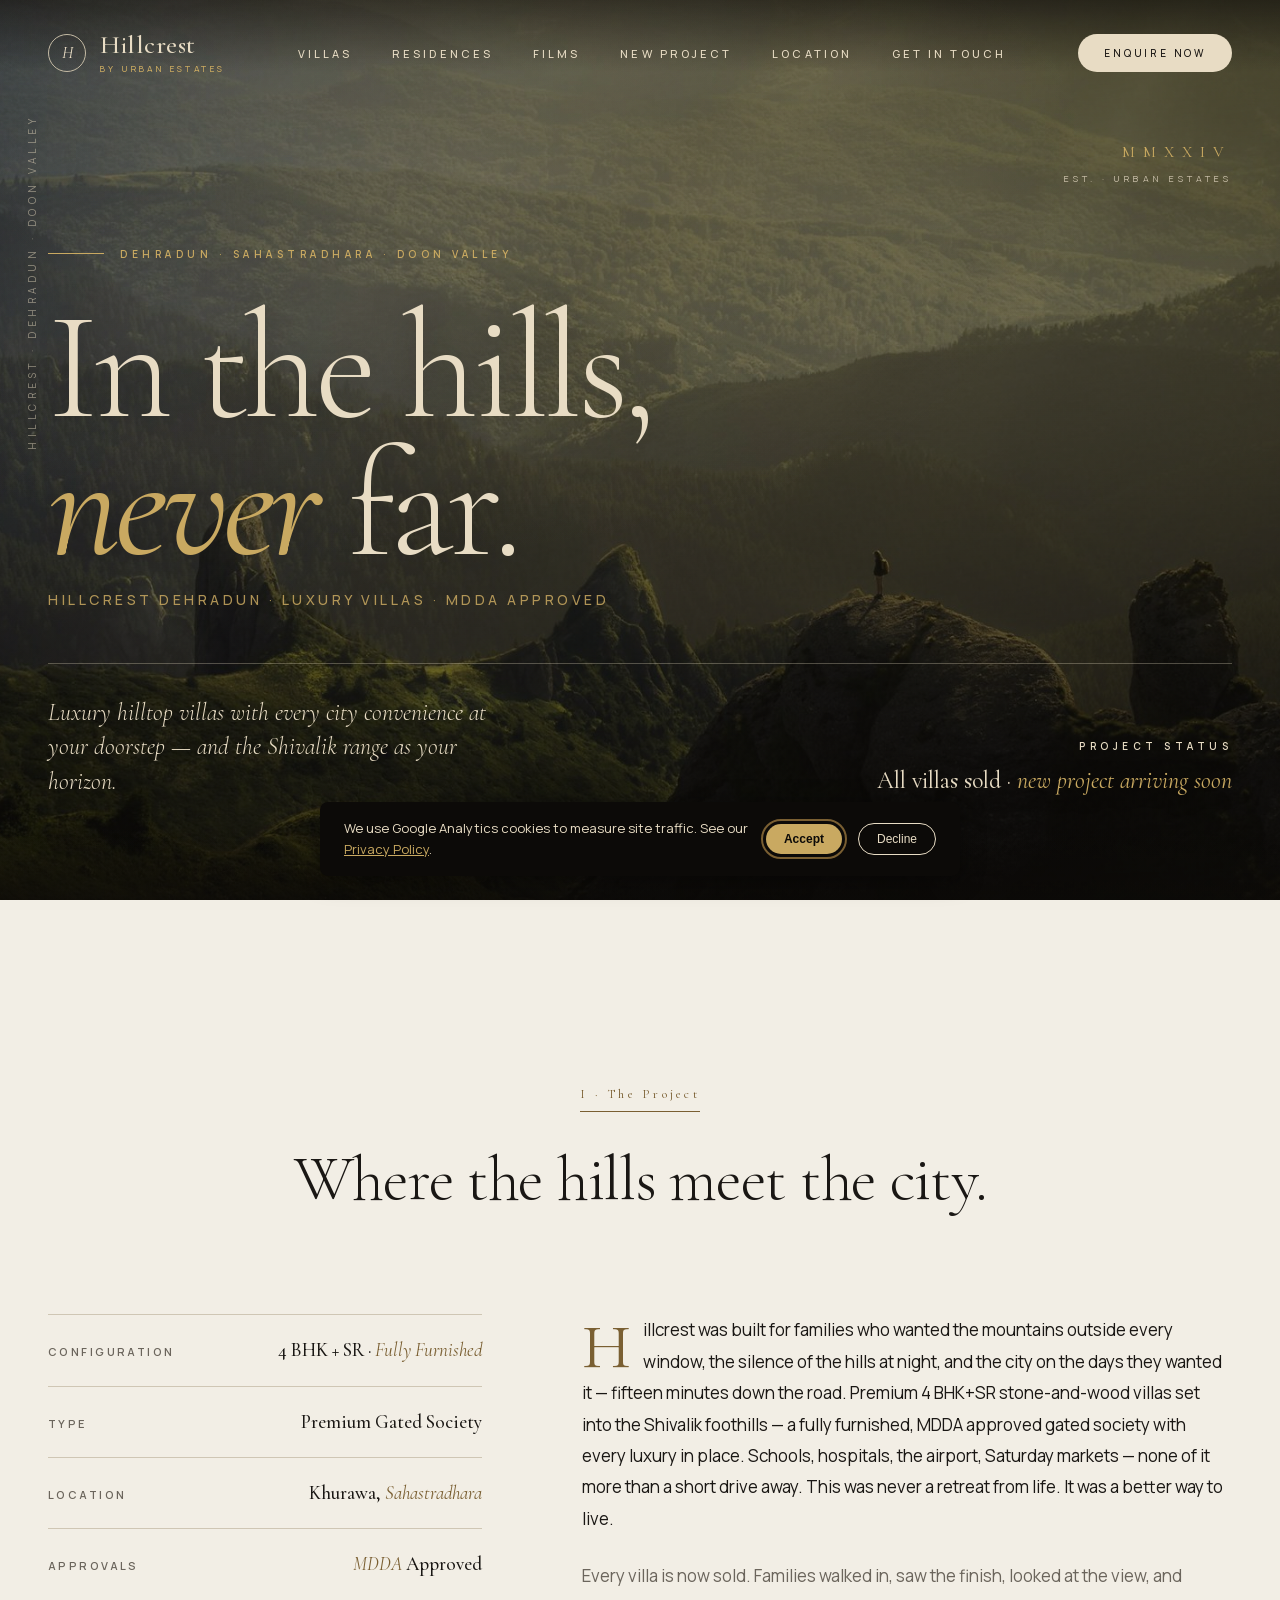
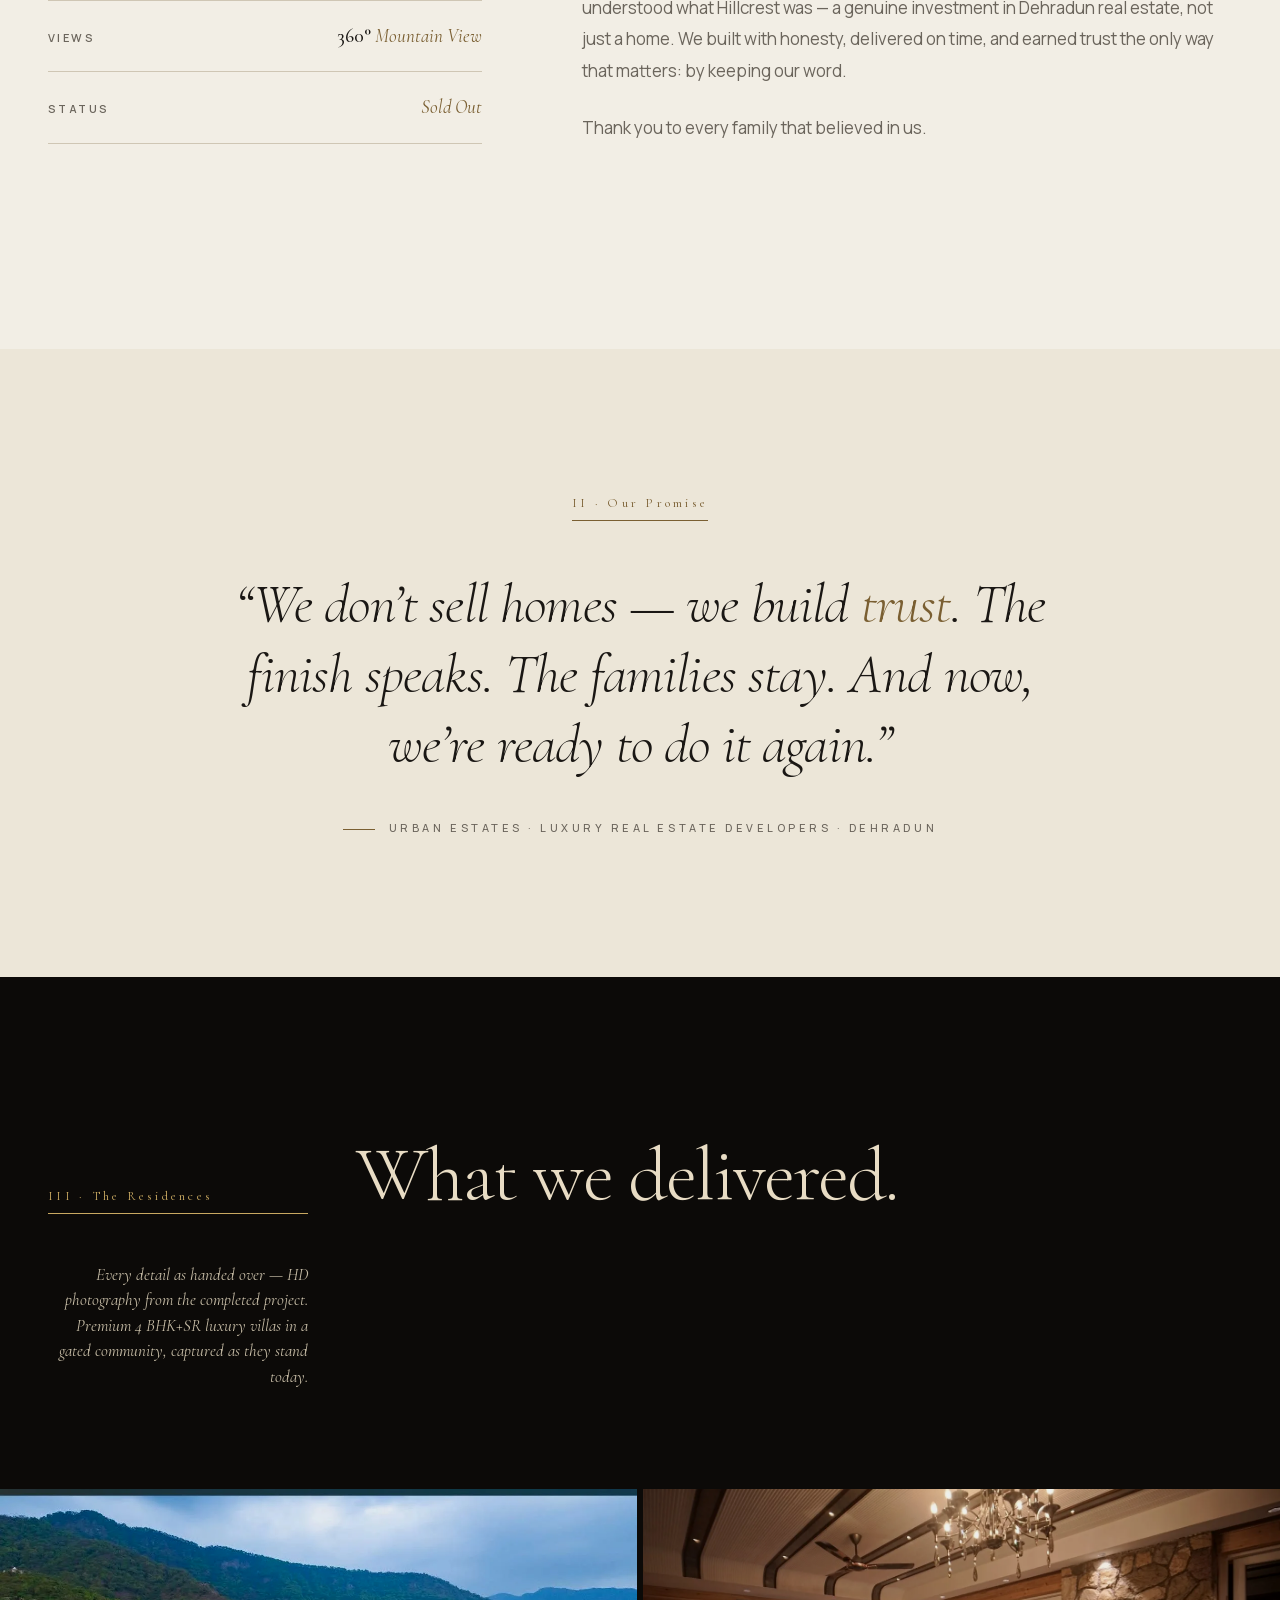
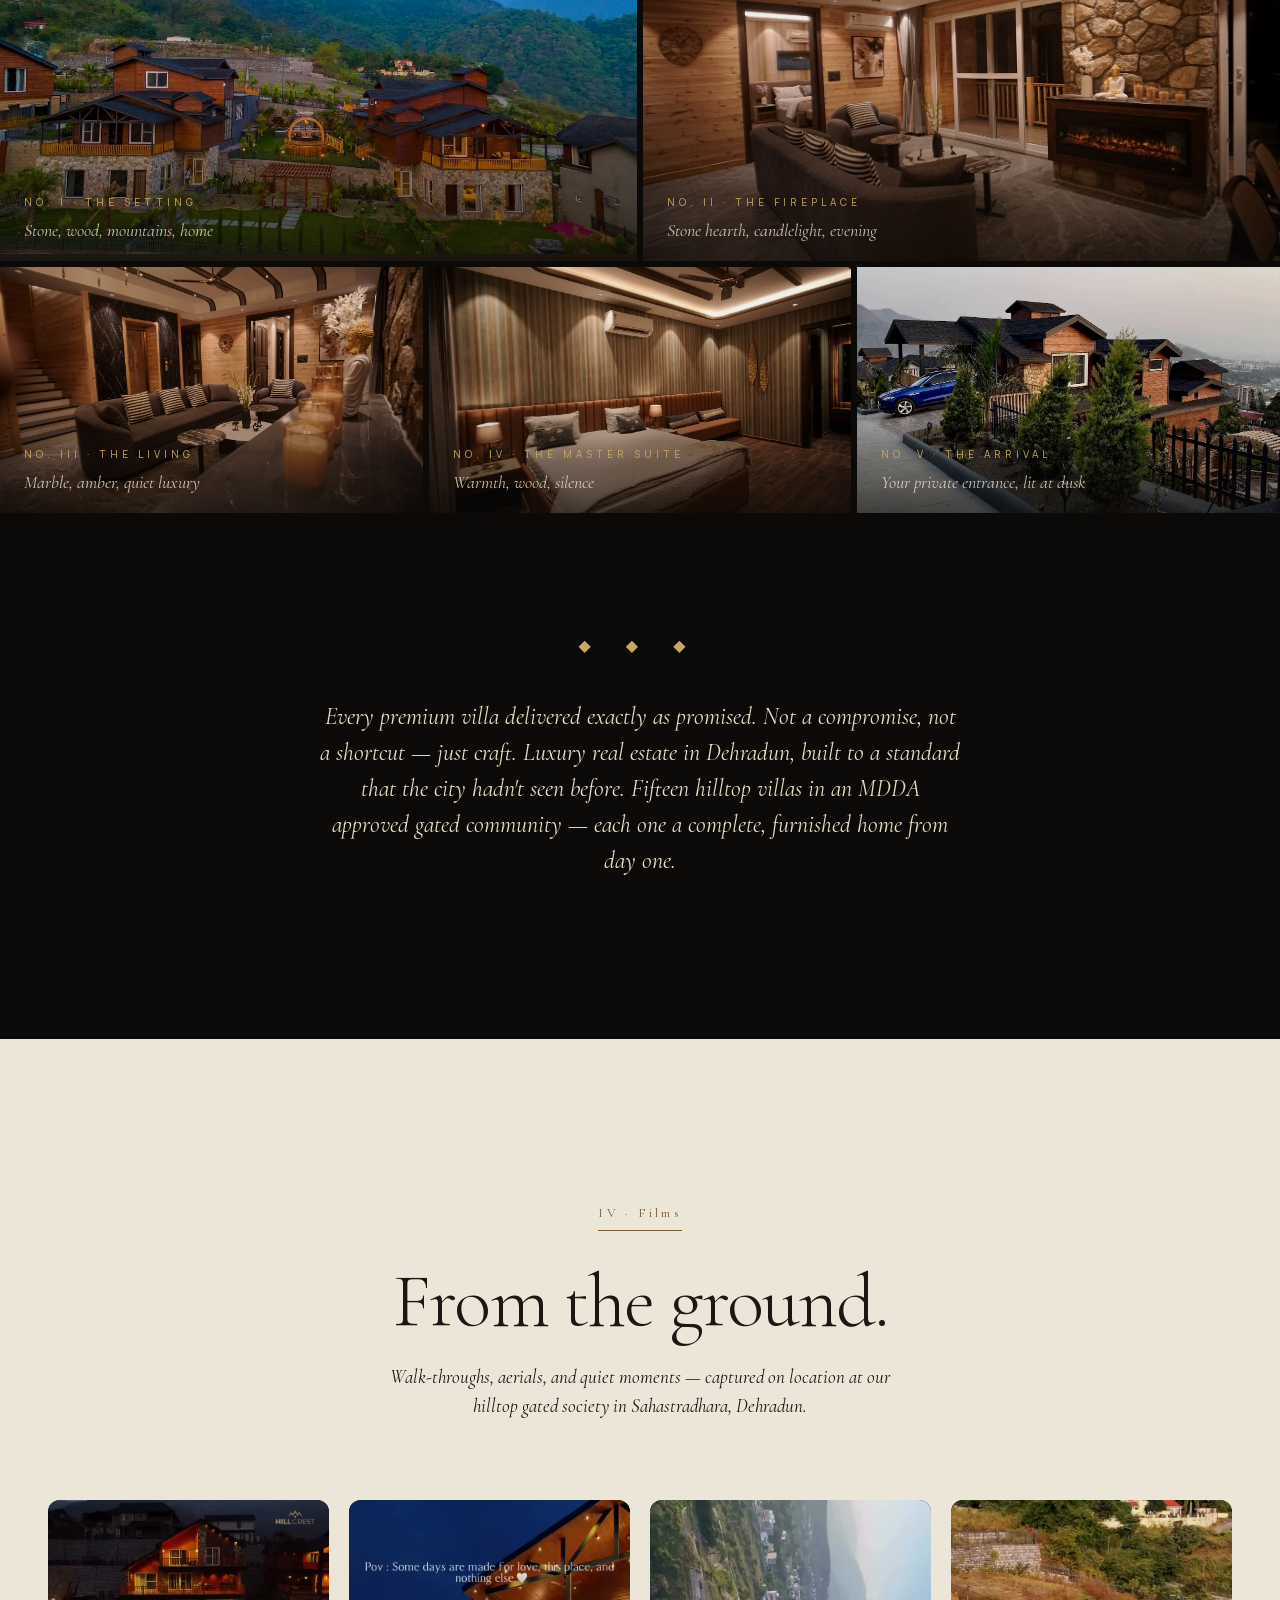
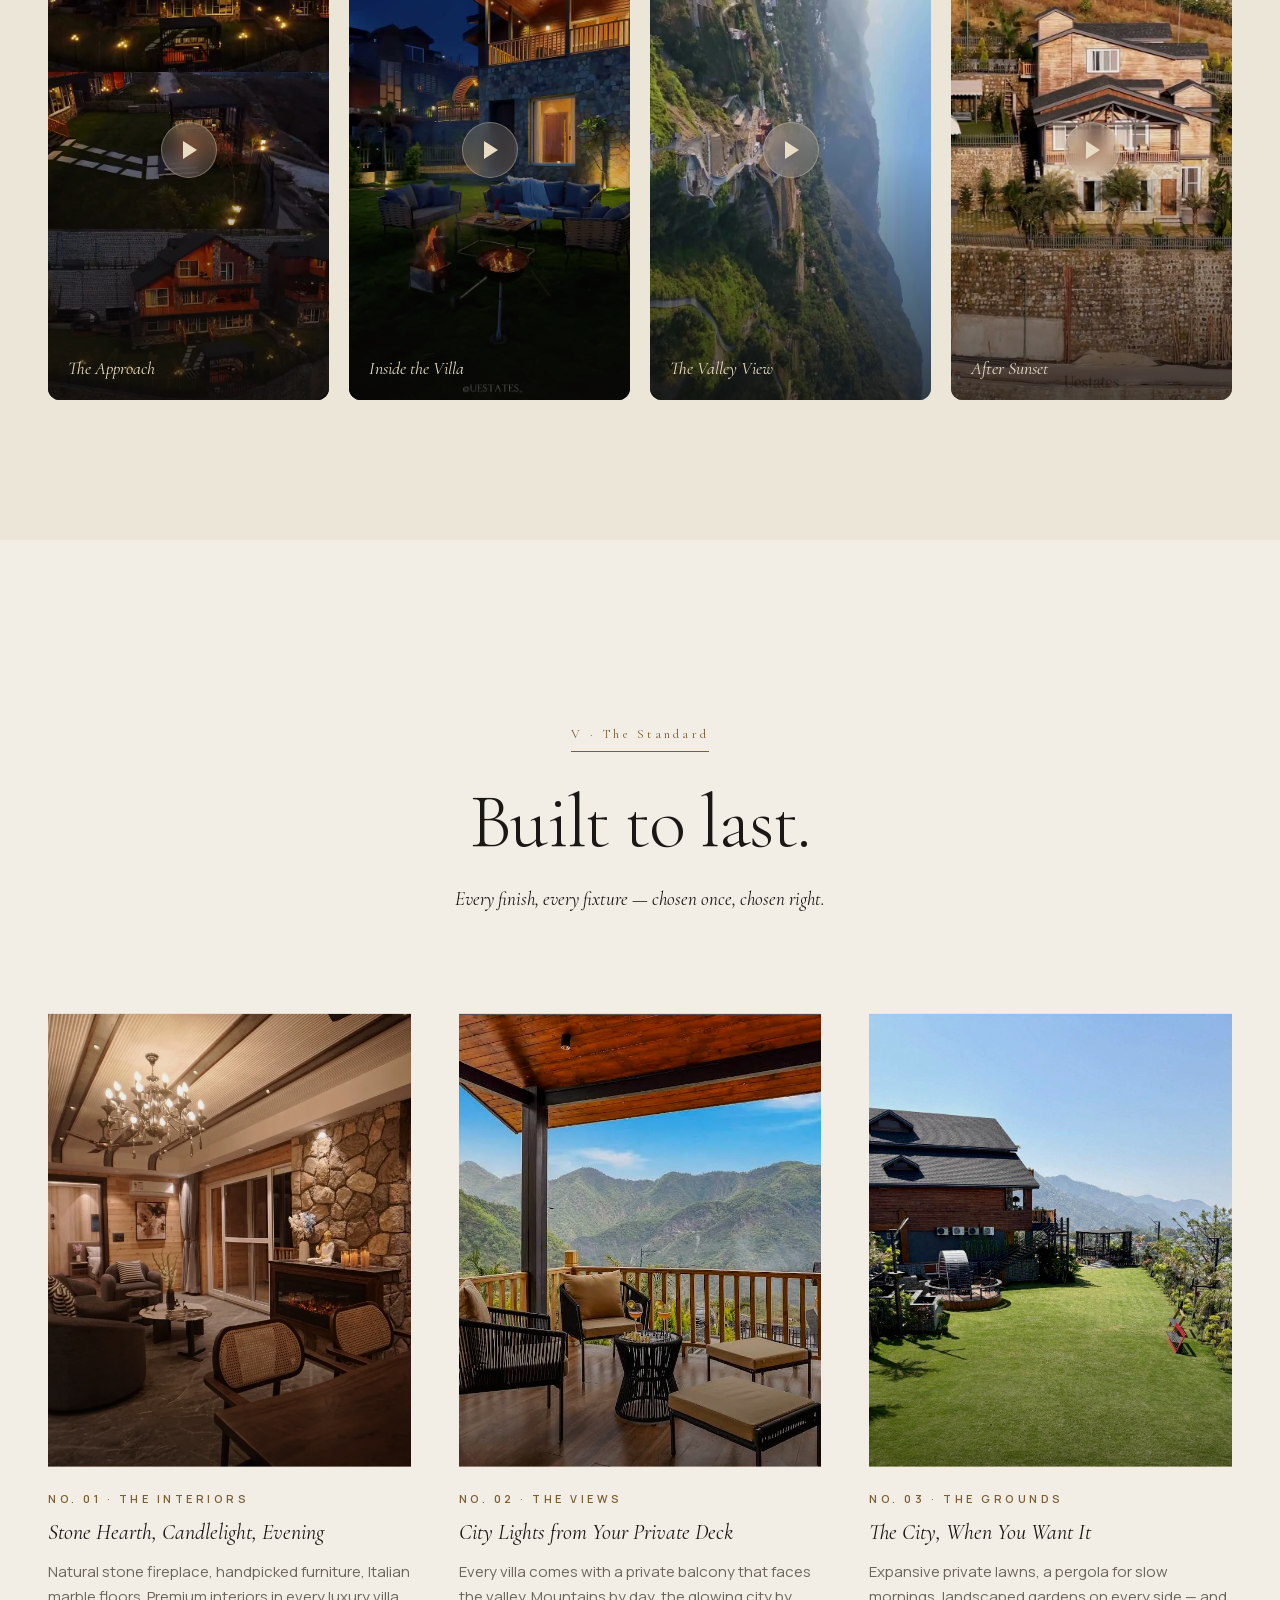
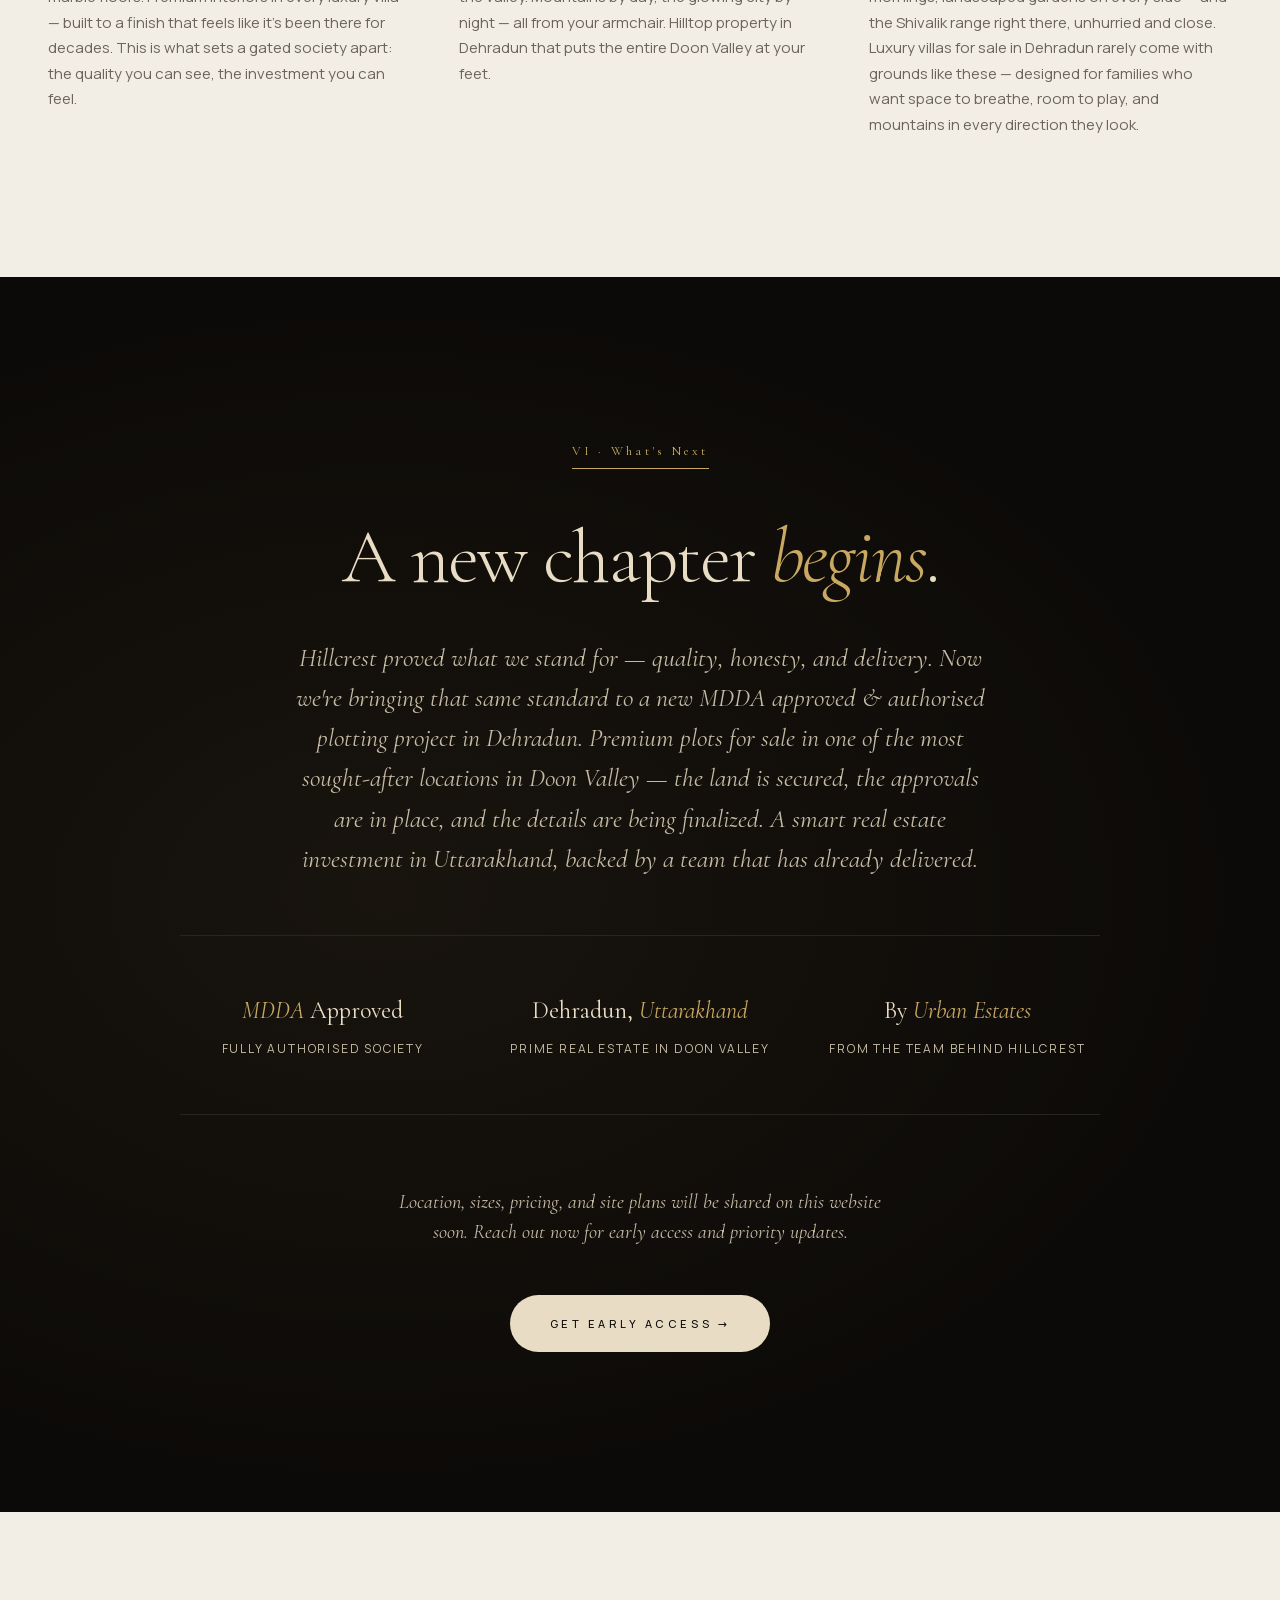
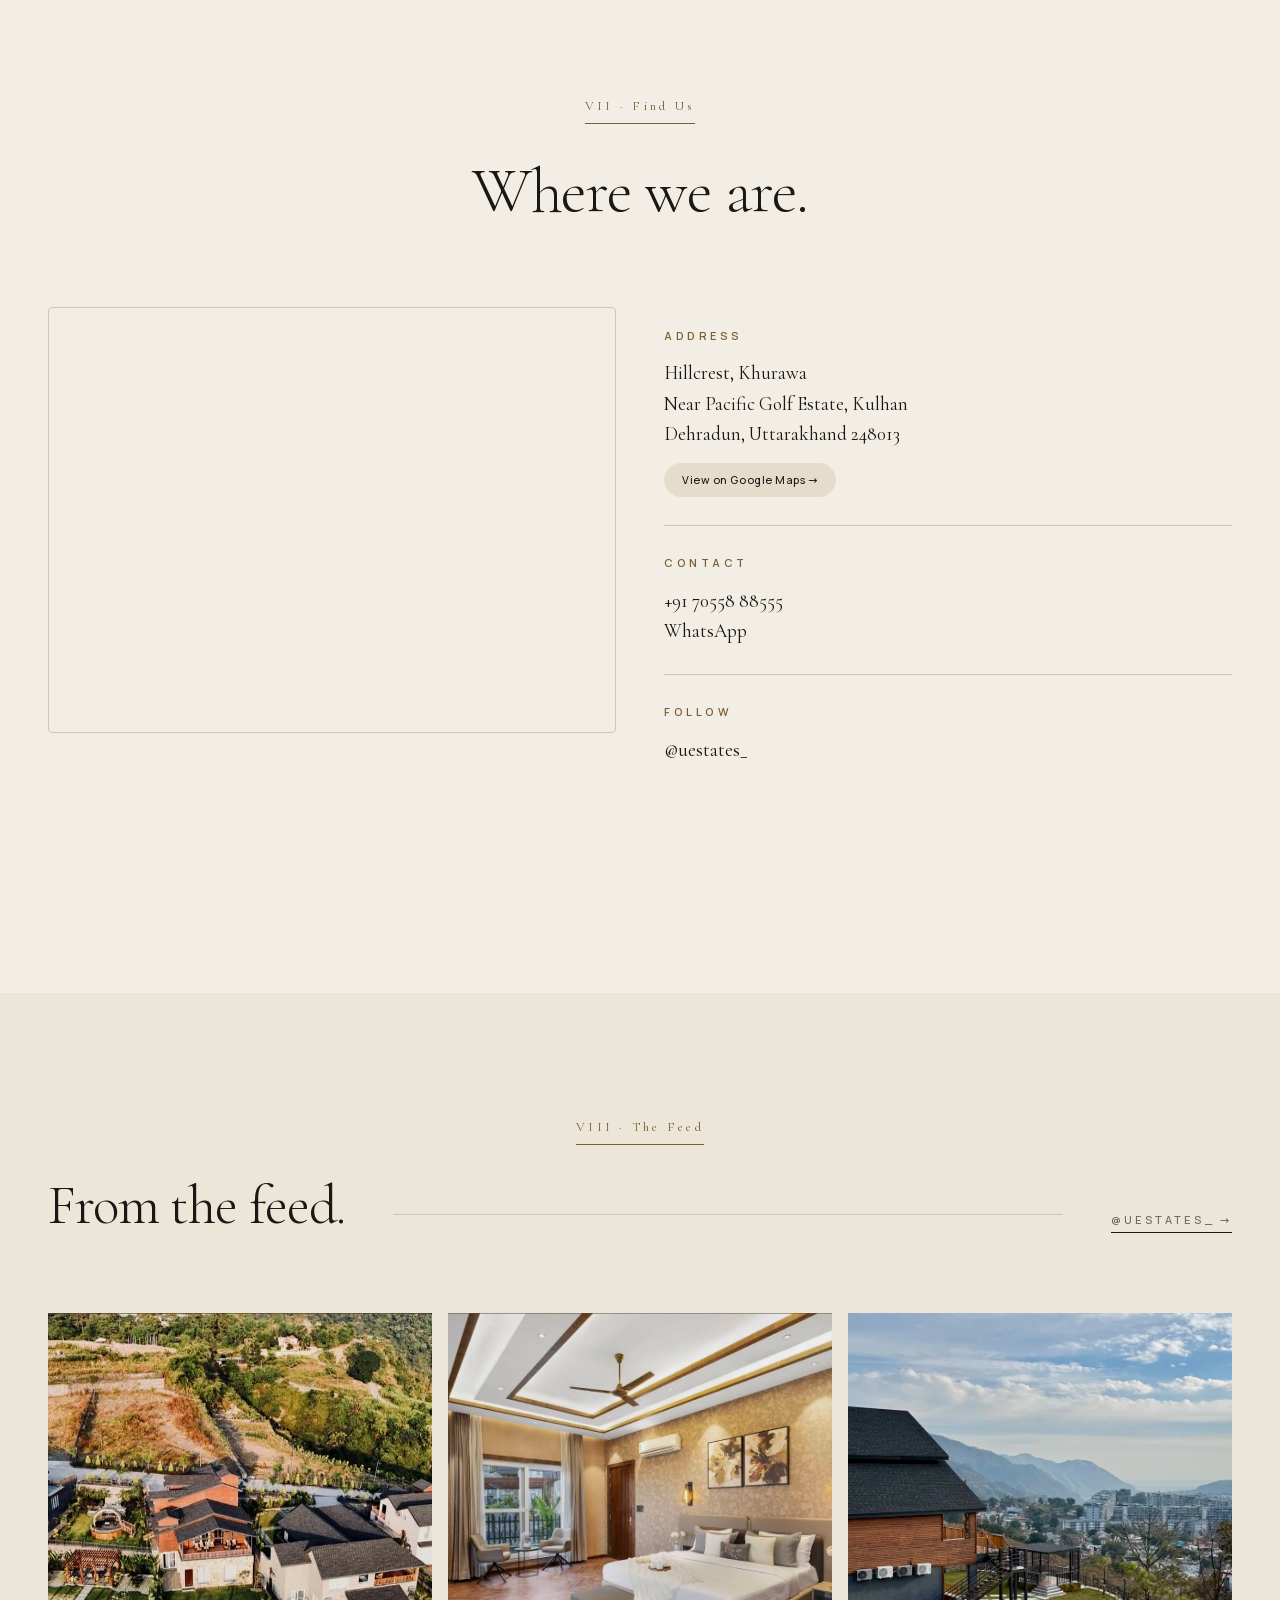
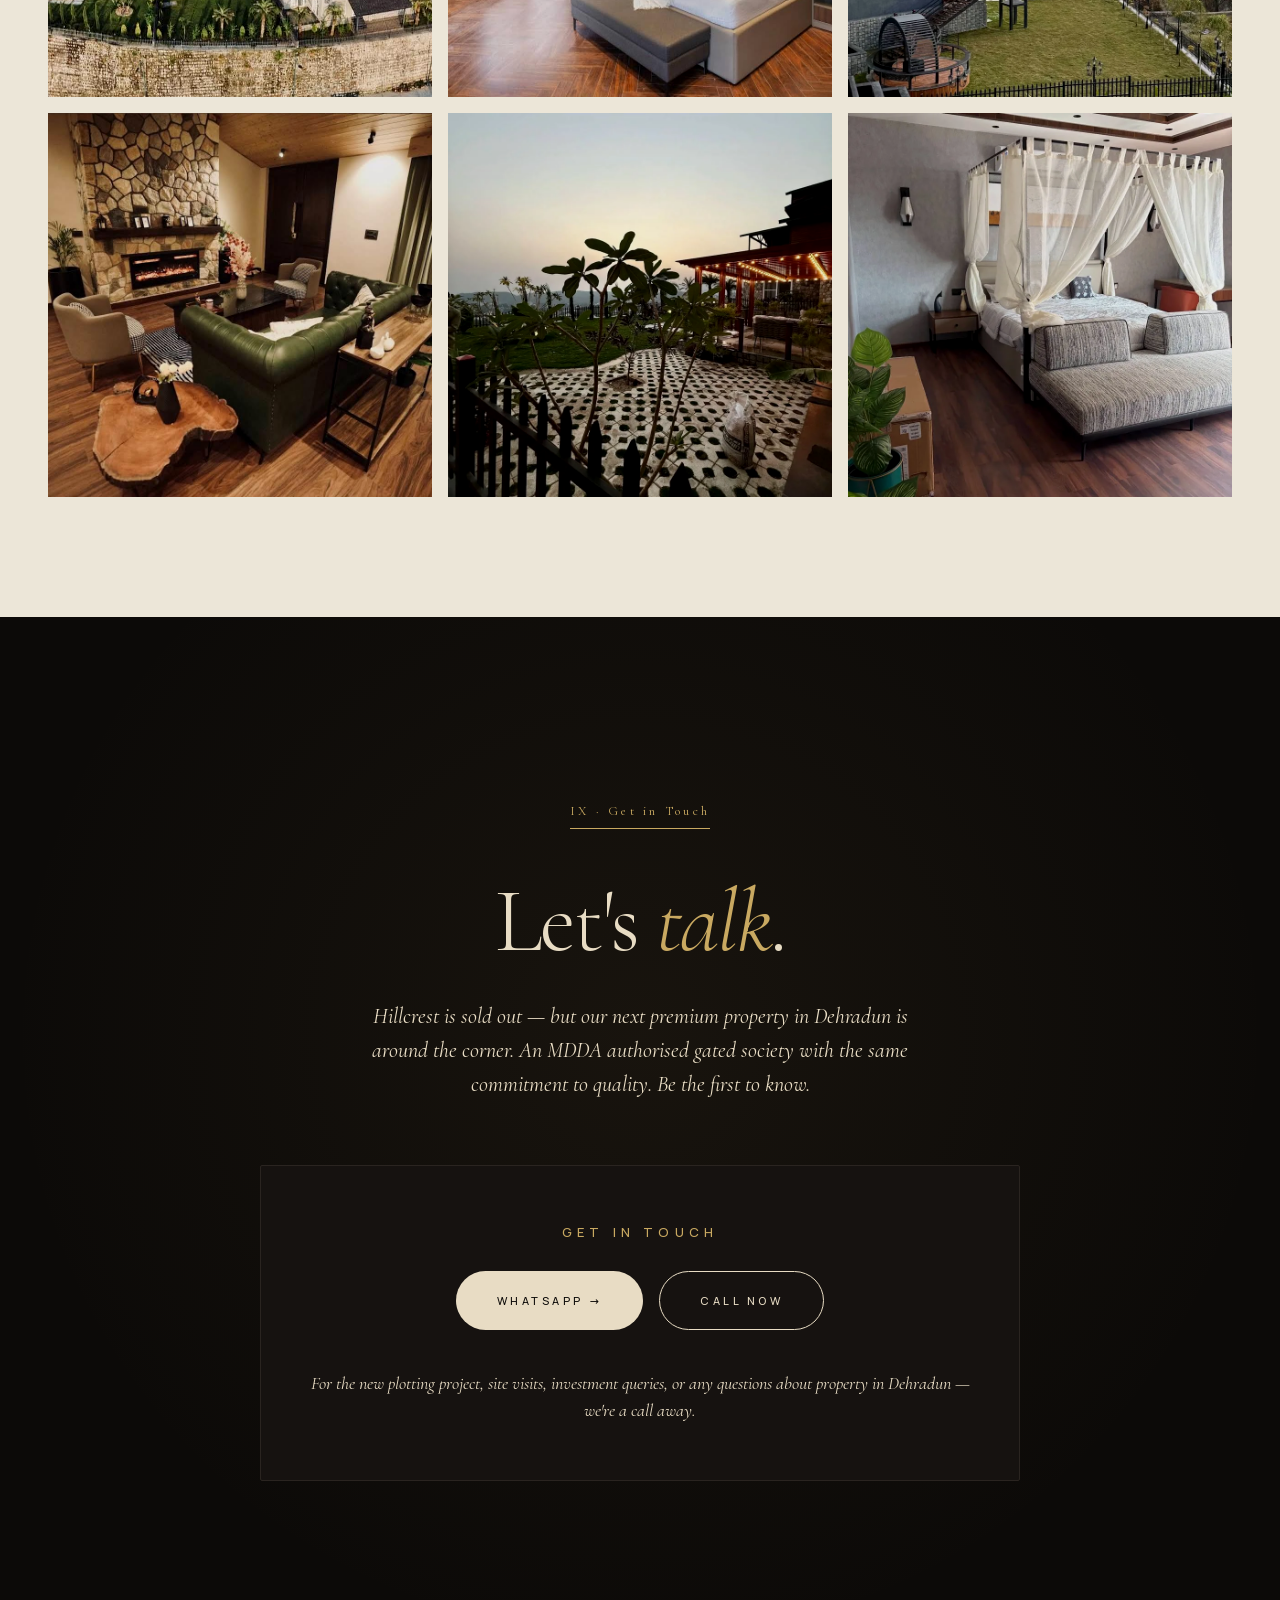
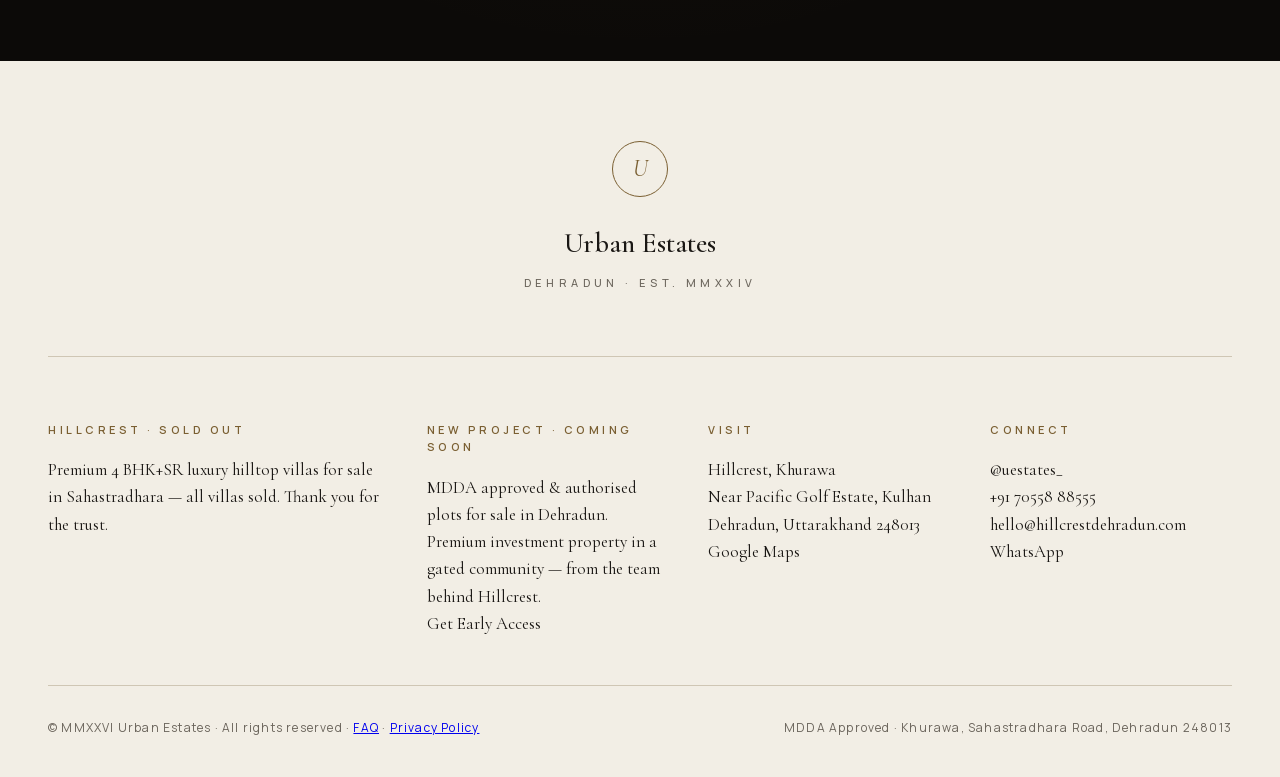
==== commit 8bf5cddd: "Add FAQ page, llms.txt, and move FAQPage schema to visible page - Created faq.html with 9 Q&As rende" ====
--- a/index.html
+++ b/index.html
@@ -154,86 +154,7 @@
 }
 </script>
 
-<script type="application/ld+json">
-{
-  "@context": "https://schema.org",
-  "@type": "FAQPage",
-  "mainEntity": [
-    {
-      "@type": "Question",
-      "name": "What is the starting price of villas at Hillcrest Dehradun?",
-      "acceptedAnswer": {
-        "@type": "Answer",
-        "text": "Villas at Hillcrest Dehradun start from ₹5.5 crore."
-      }
-    },
-    {
-      "@type": "Question",
-      "name": "How many villas are part of the Hillcrest project?",
-      "acceptedAnswer": {
-        "@type": "Answer",
-        "text": "Hillcrest is an exclusive development comprising only 15 luxury villas."
-      }
-    },
-    {
-      "@type": "Question",
-      "name": "When was Hillcrest Dehradun launched?",
-      "acceptedAnswer": {
-        "@type": "Answer",
-        "text": "The project was established in 2022, with completion and possession expected in 2026."
-      }
-    },
-    {
-      "@type": "Question",
-      "name": "What makes Hillcrest different from other villa projects in Dehradun?",
-      "acceptedAnswer": {
-        "@type": "Answer",
-        "text": "Hillcrest offers a low-density luxury living experience with only 15 villas, ensuring greater privacy, exclusivity, and a premium residential environment. Located near Sahastradhara with panoramic Shivalik mountain views."
-      }
-    },
-    {
-      "@type": "Question",
-      "name": "Is Hillcrest Dehradun a good real estate investment?",
-      "acceptedAnswer": {
-        "@type": "Answer",
-        "text": "Its limited inventory of 15 villas, luxury positioning, and Dehradun's growing demand for premium residential developments make it attractive for both end-users and investors."
-      }
-    },
-    {
-      "@type": "Question",
-      "name": "Is Hillcrest Dehradun MDDA approved?",
-      "acceptedAnswer": {
-        "@type": "Answer",
-        "text": "Yes, Hillcrest is fully MDDA approved and authorised as a gated society in Khurawa, near Pacific Golf Estate, Sahastradhara Road, Dehradun 248013."
-      }
-    },
-    {
-      "@type": "Question",
-      "name": "Are there any villas available for sale at Hillcrest Dehradun?",
-      "acceptedAnswer": {
-        "@type": "Answer",
-        "text": "All villas at Hillcrest are sold out. Urban Estates is launching a new MDDA approved plotting project in Dehradun. Contact +91 70558 88555 or hello@hillcrestdehradun.com for early access and priority updates."
-      }
-    },
-    {
-      "@type": "Question",
-      "name": "What is the configuration of Hillcrest villas?",
-      "acceptedAnswer": {
-        "@type": "Answer",
-        "text": "Each Hillcrest villa is a premium 4 BHK + Study Room (SR), fully furnished with Italian marble floors, natural stone fireplace, designer interiors, private lawn, balcony, and 360-degree Shivalik mountain views."
-      }
-    },
-    {
-      "@type": "Question",
-      "name": "Who is the developer of Hillcrest Dehradun?",
-      "acceptedAnswer": {
-        "@type": "Answer",
-        "text": "Hillcrest is developed by Urban Estates, a luxury real estate developer based in Dehradun, Uttarakhand. Urban Estates specialises in premium MDDA approved residential projects in the Doon Valley."
-      }
-    }
-  ]
-}
-</script>
+<!-- FAQPage schema moved to /faq.html where content is visible -->
 
 <style>
   :root {
@@ -1020,7 +941,7 @@
       </div>
     </div>
     <div class="footer-bottom">
-      <div>&copy; MMXXVI Urban Estates &middot; All rights reserved &middot; <a href="/privacy.html">Privacy&nbsp;Policy</a></div>
+      <div>&copy; MMXXVI Urban Estates &middot; All rights reserved &middot; <a href="/faq.html">FAQ</a> &middot; <a href="/privacy.html">Privacy&nbsp;Policy</a></div>
       <div>MDDA Approved &middot; Khurawa, Sahastradhara Road, Dehradun 248013</div>
     </div>
   </div>
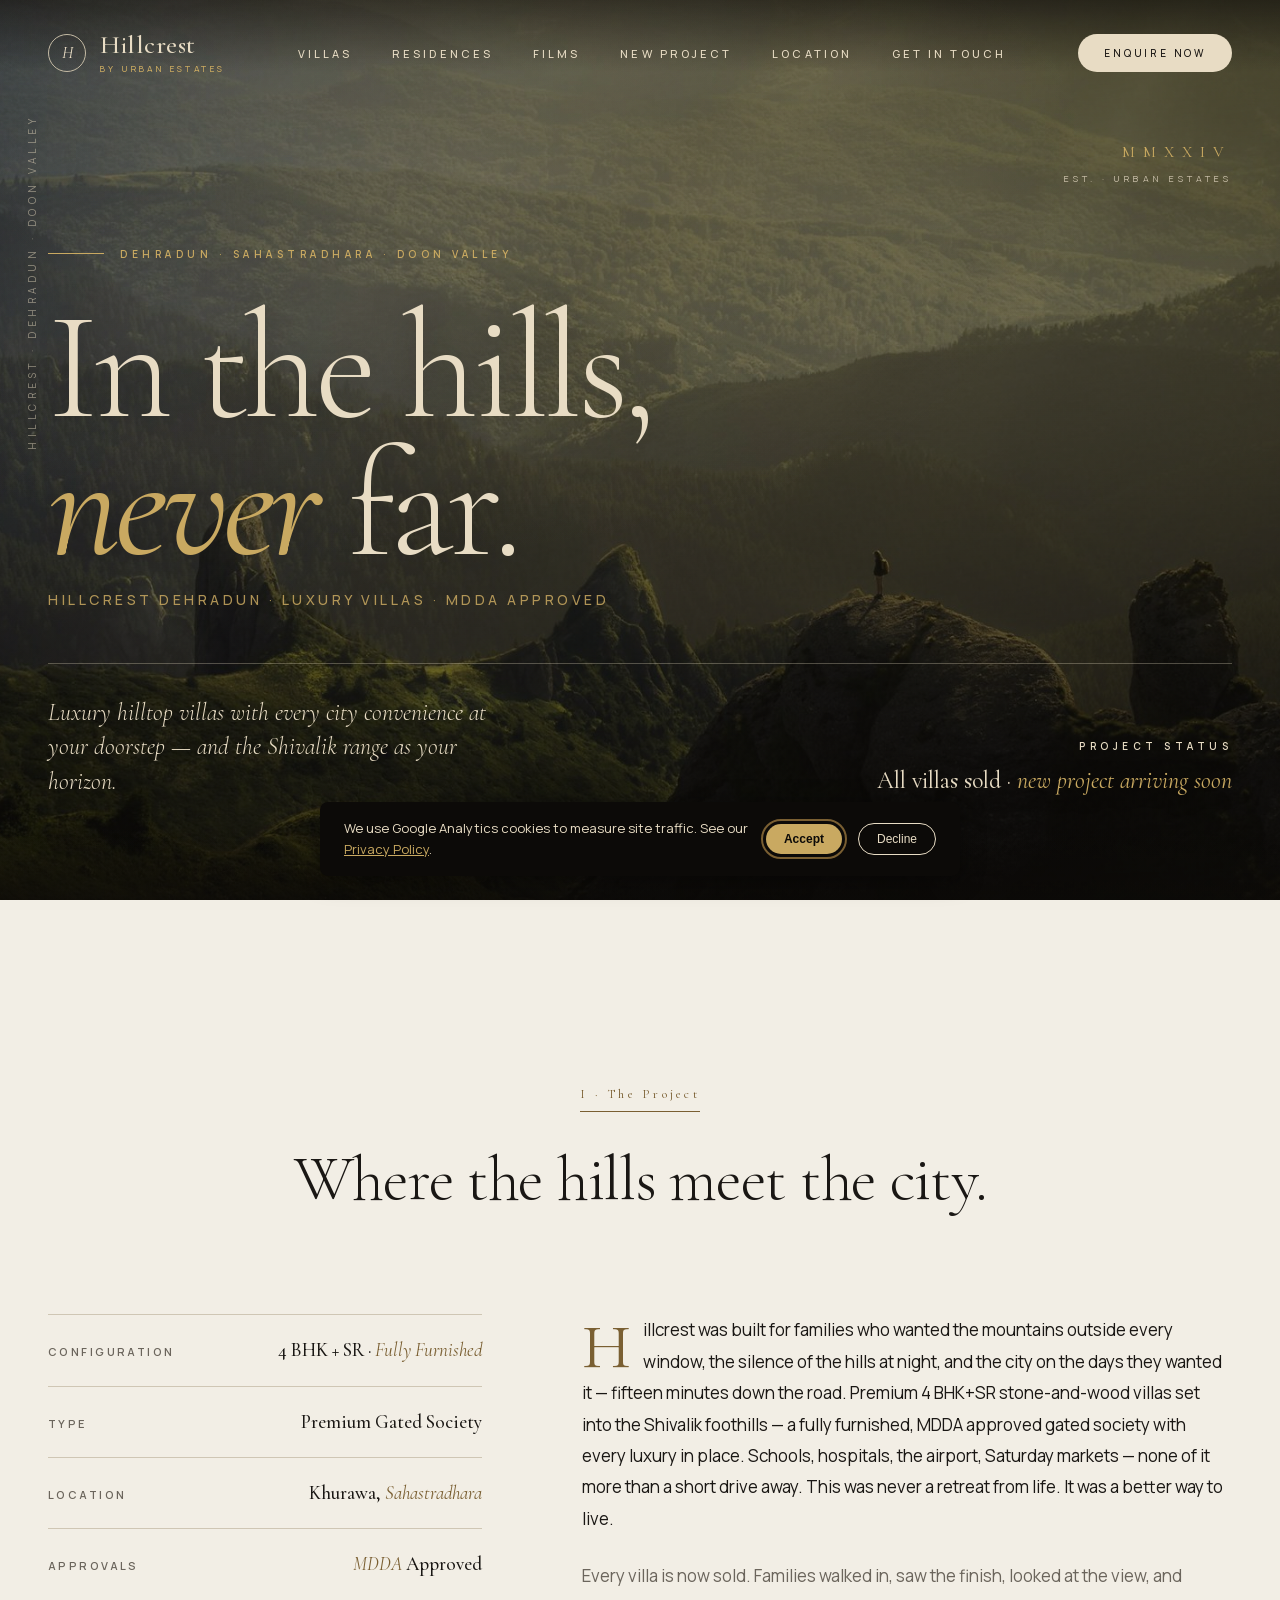
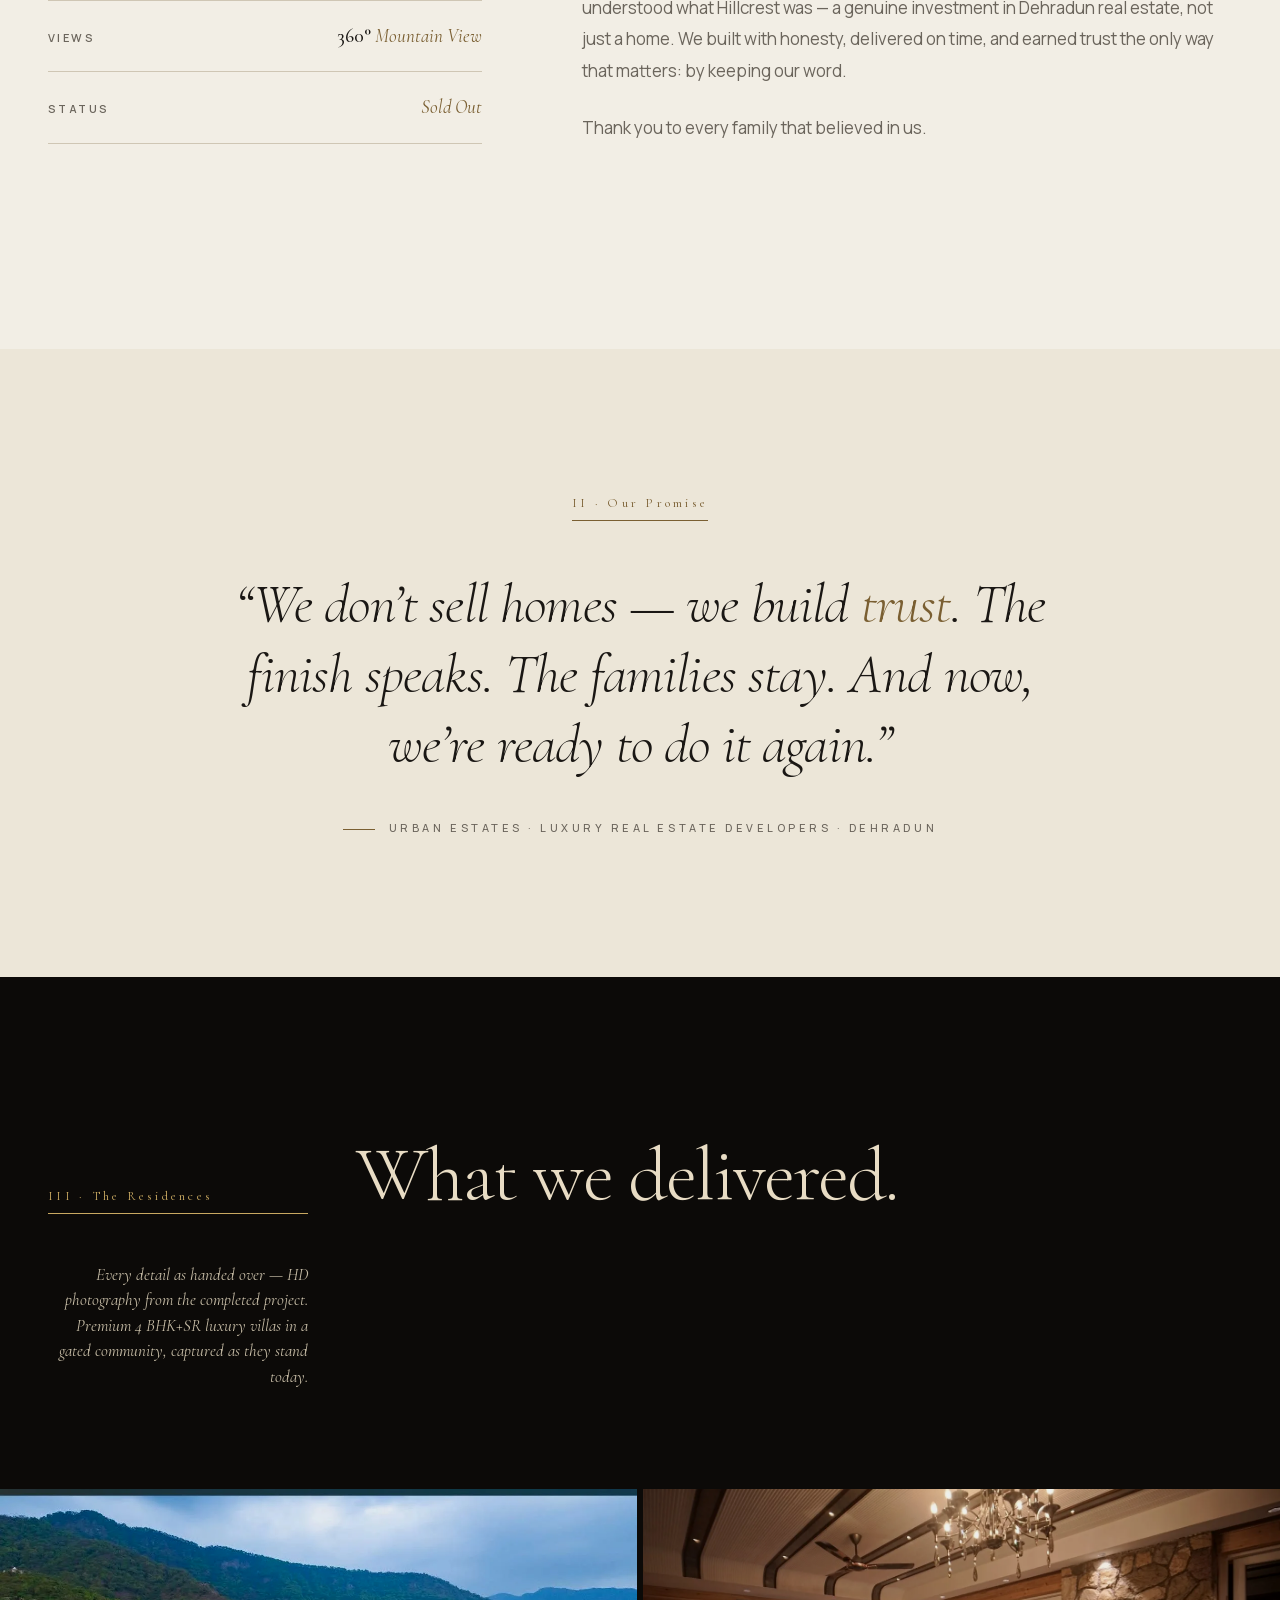
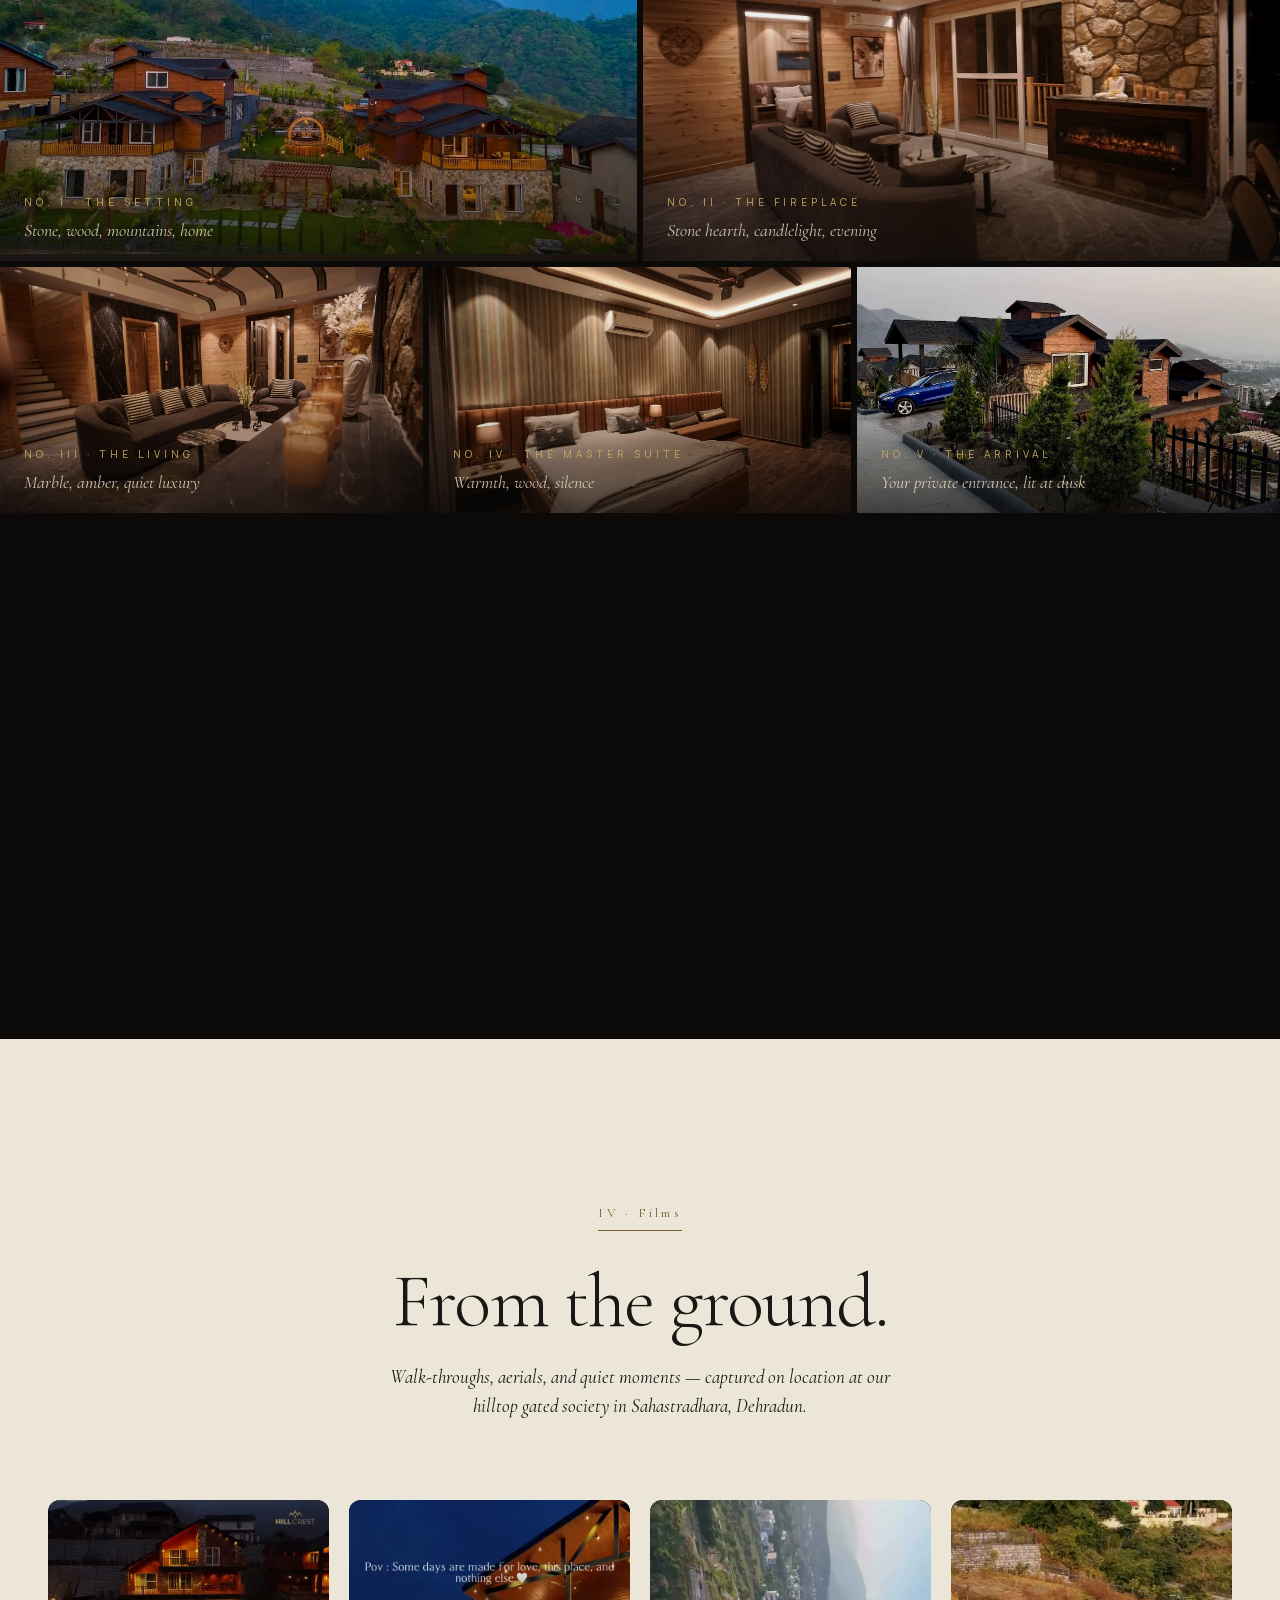
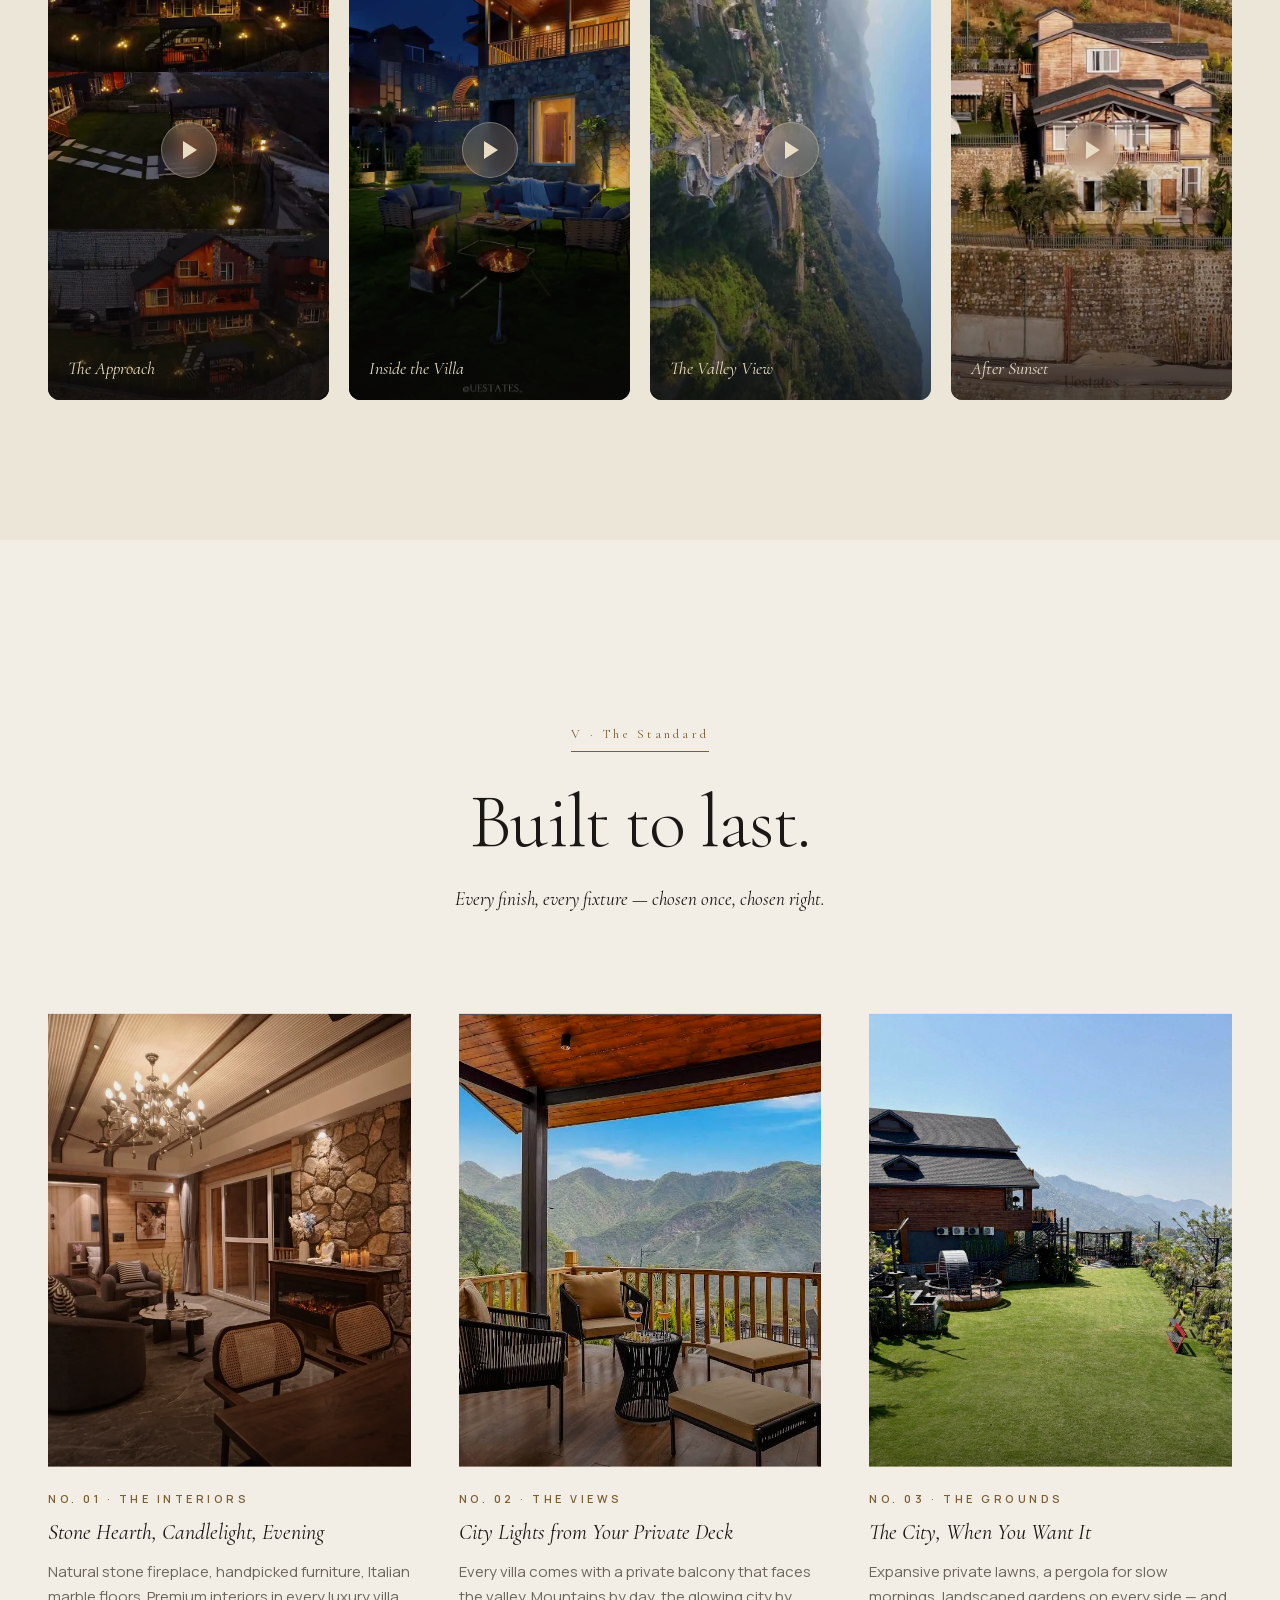
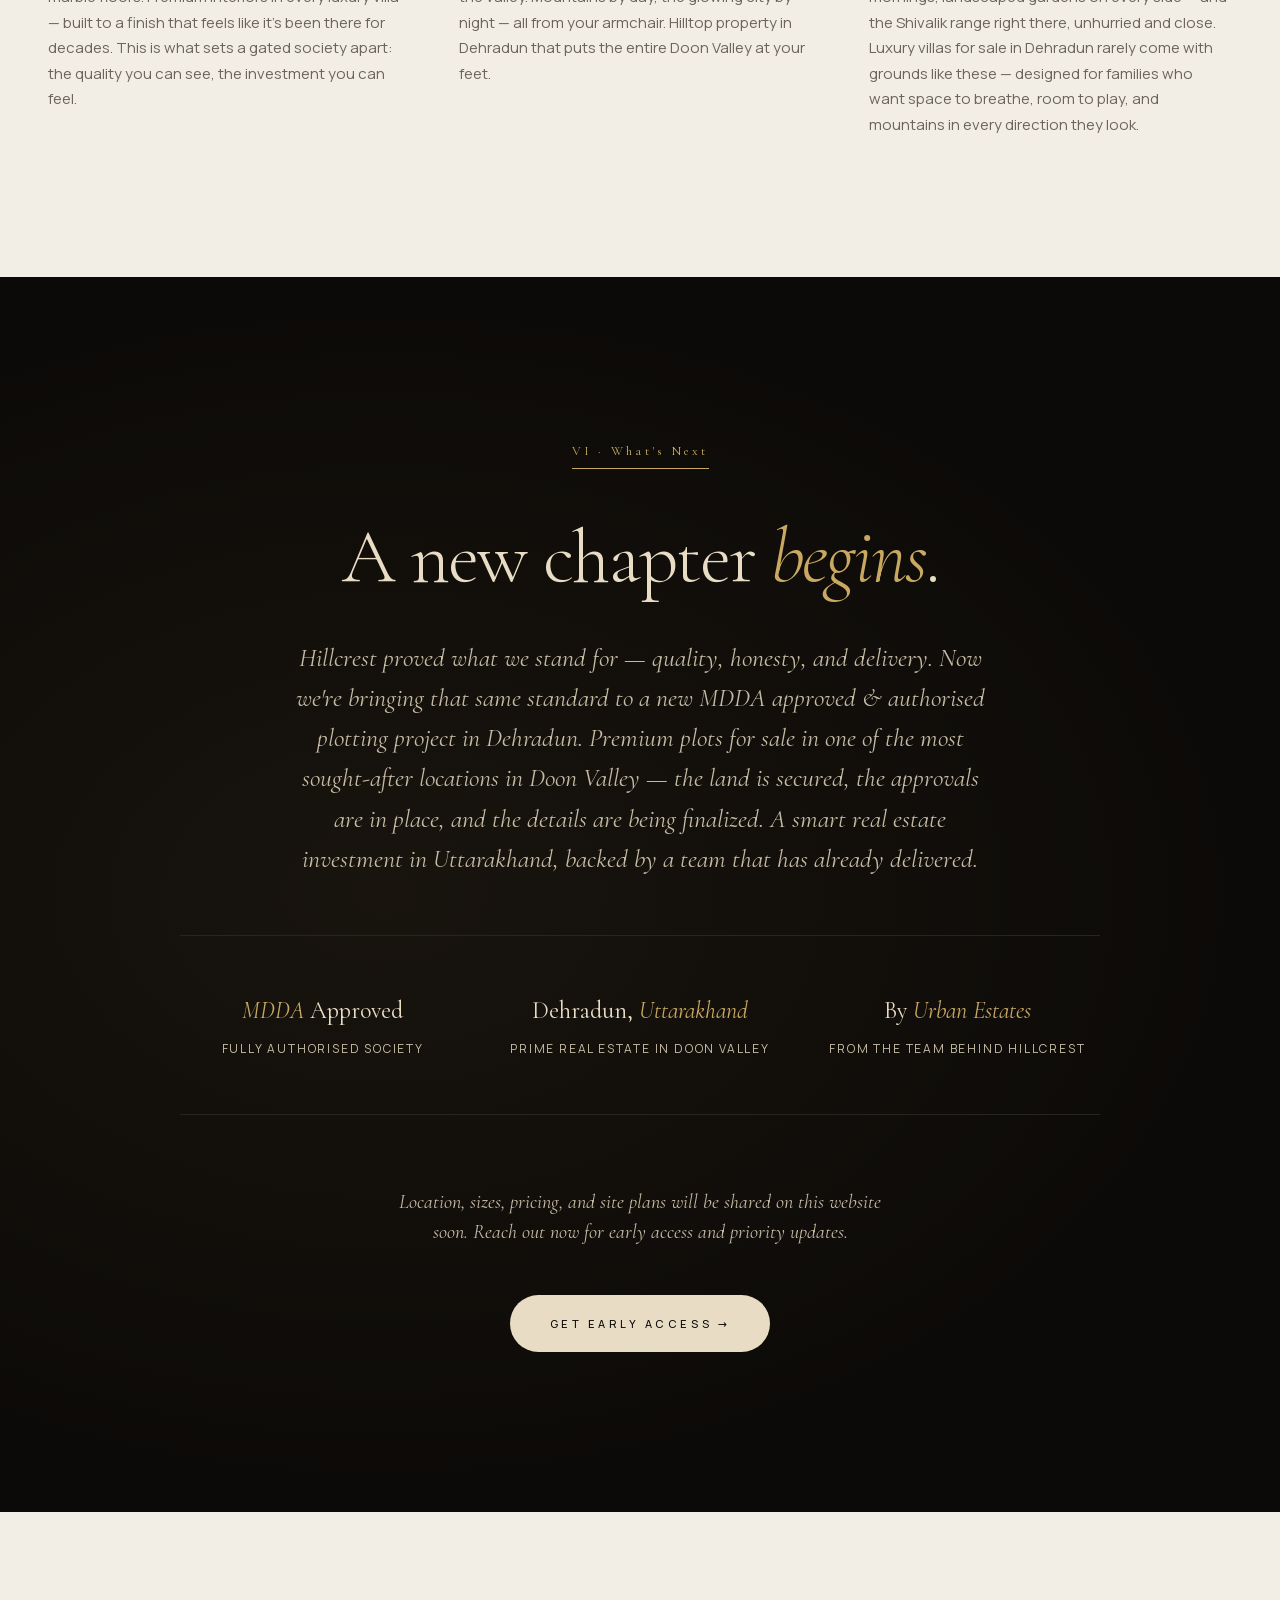
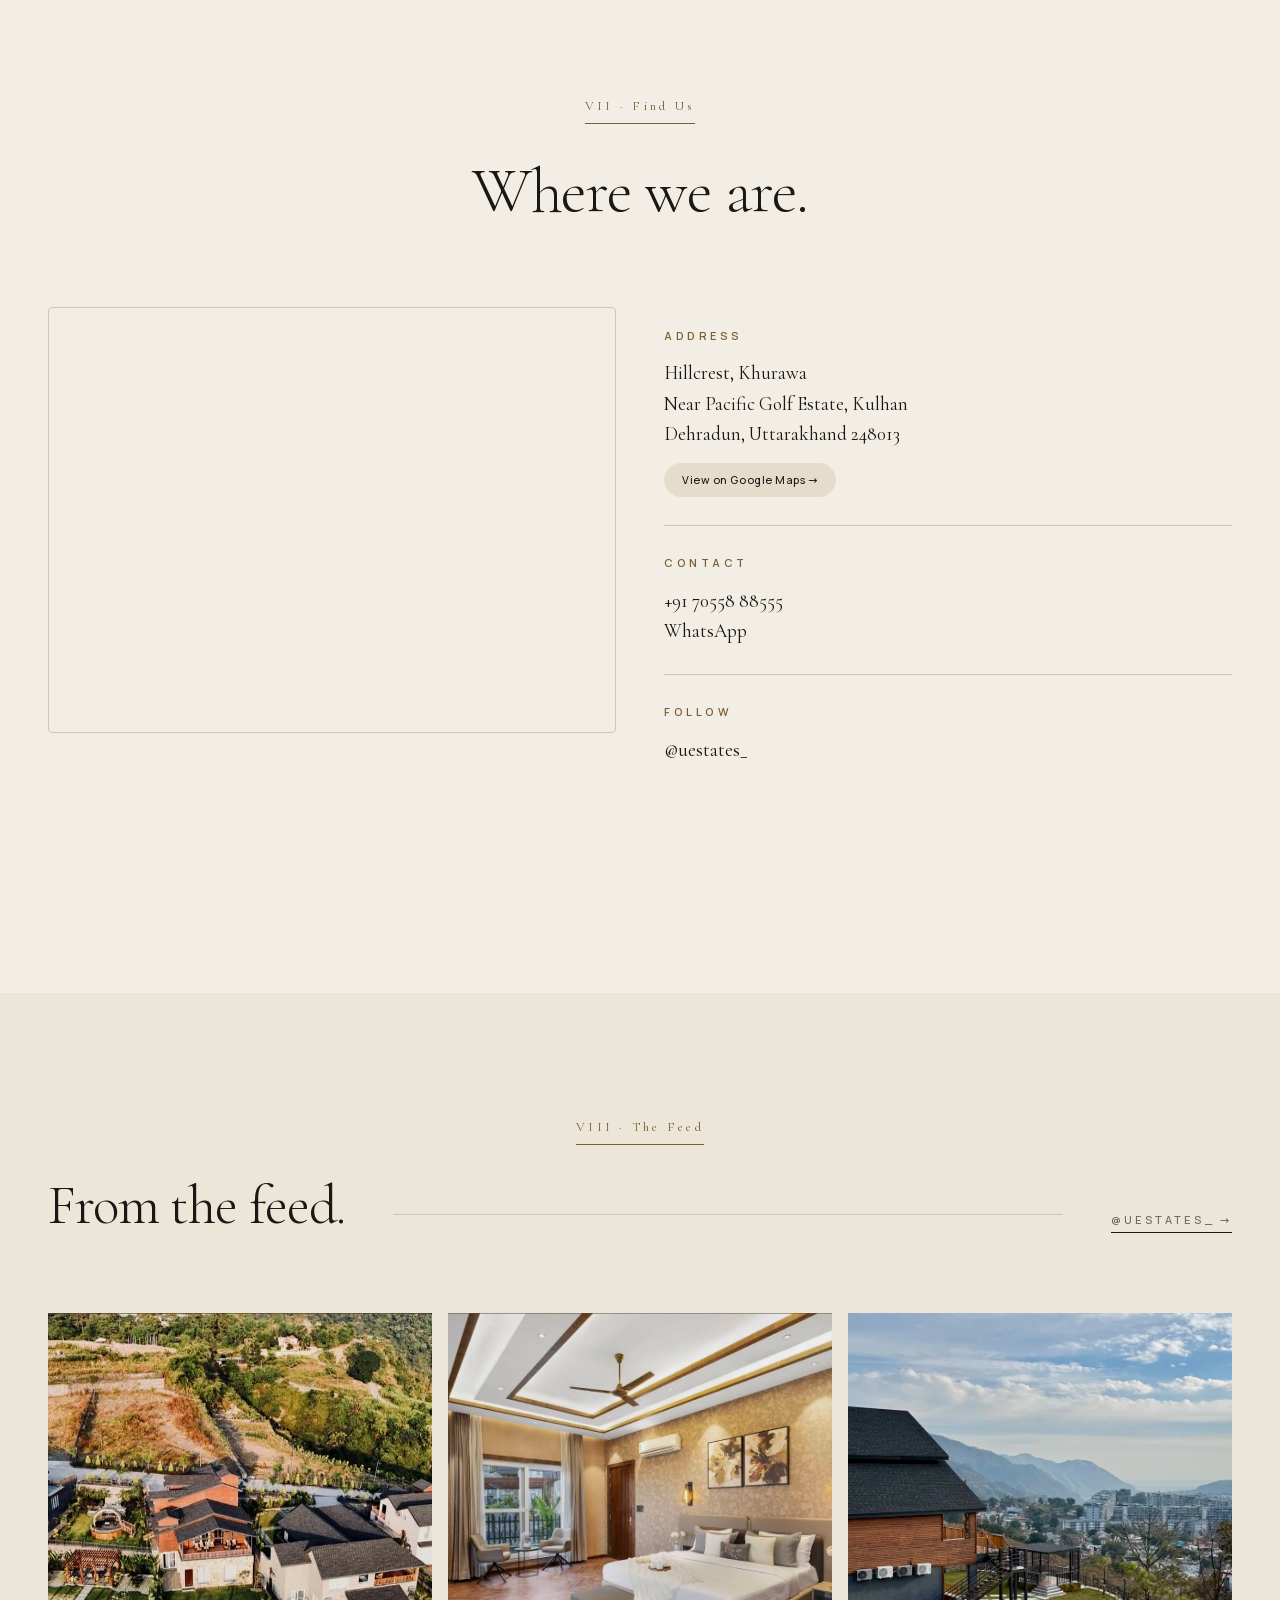
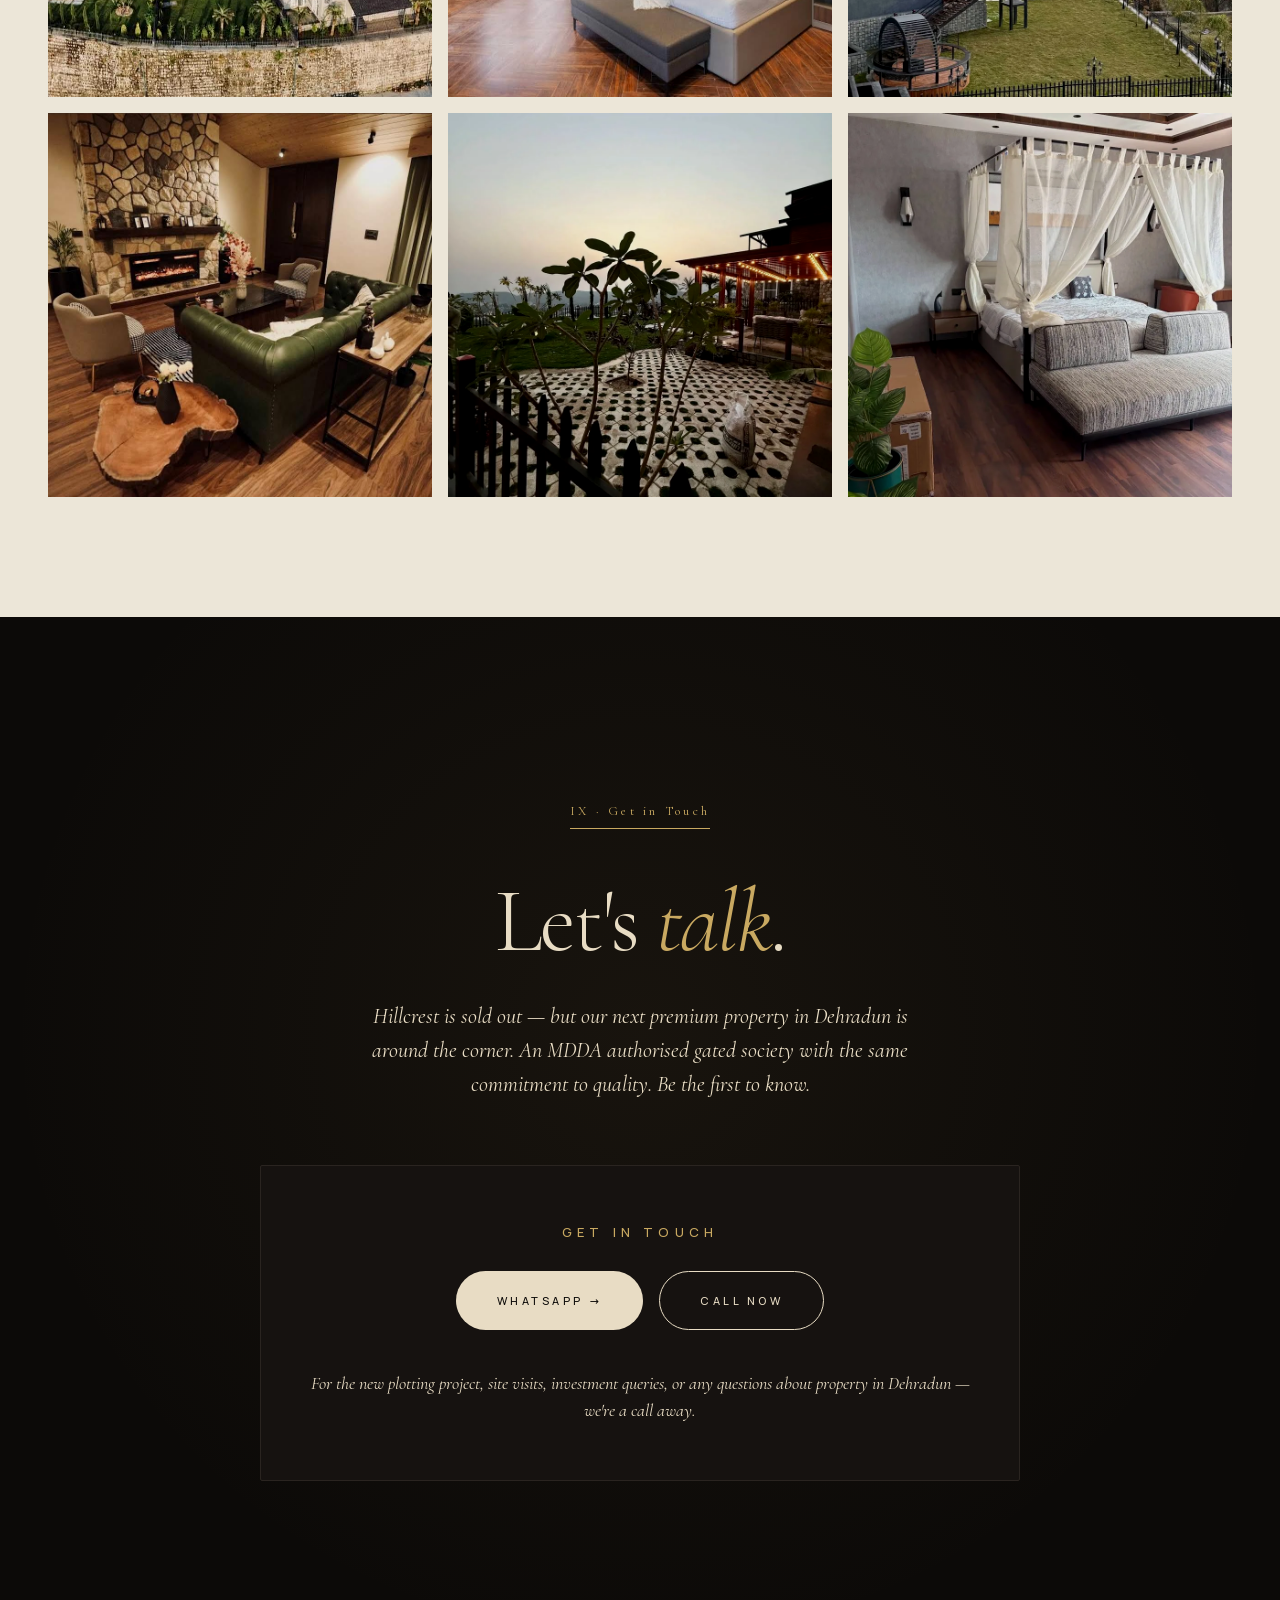
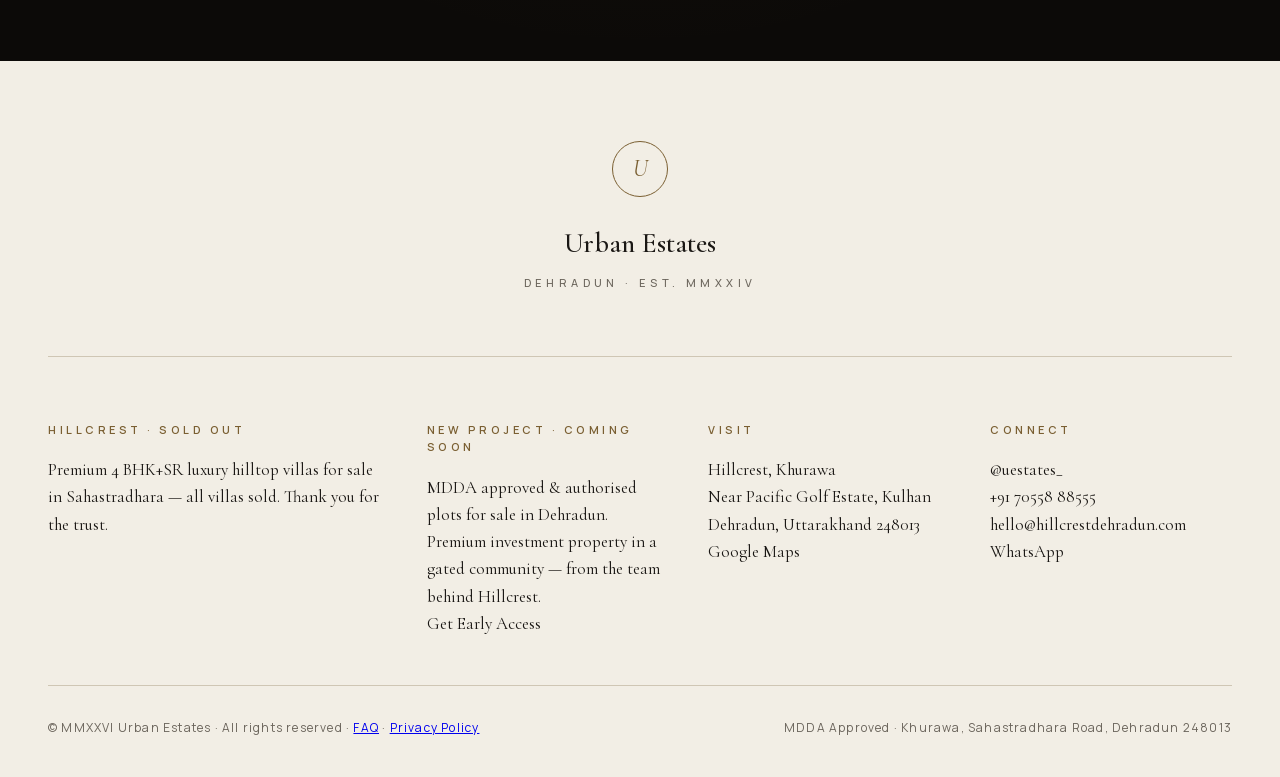
==== commit 15a5c181: "Add prefilled text to all WhatsApp links Co-Authored-By: Claude Opus 4.6 <noreply@anthropic.com>" ====
--- a/index.html
+++ b/index.html
@@ -840,7 +840,7 @@
         <div class="loc-card">
           <h4>Contact</h4>
           <a href="tel:+917055888555">+91 70558 88555</a>
-          <a href="https://wa.me/917055888555" target="_blank" rel="noopener noreferrer" data-wa="section-vii-location">WhatsApp</a>
+          <a href="https://wa.me/917055888555?text=Hi%2C%20I%27m%20interested%20in%20the%20upcoming%20Urban%20Estates%20project.%20Please%20share%20details." target="_blank" rel="noopener noreferrer" data-wa="section-vii-location">WhatsApp</a>
         </div>
         <div class="loc-card">
           <h4>Follow</h4>
@@ -937,7 +937,7 @@
         <a href="https://instagram.com/uestates_" target="_blank" rel="noopener noreferrer">@uestates_</a>
         <a href="tel:+917055888555">+91 70558 88555</a>
         <a href="mailto:hello@hillcrestdehradun.com">hello@hillcrestdehradun.com</a>
-        <a href="https://wa.me/917055888555" target="_blank" rel="noopener noreferrer" data-wa="footer-connect">WhatsApp</a>
+        <a href="https://wa.me/917055888555?text=Hi%2C%20I%27m%20interested%20in%20the%20upcoming%20Urban%20Estates%20project.%20Please%20share%20details." target="_blank" rel="noopener noreferrer" data-wa="footer-connect">WhatsApp</a>
       </div>
     </div>
     <div class="footer-bottom">
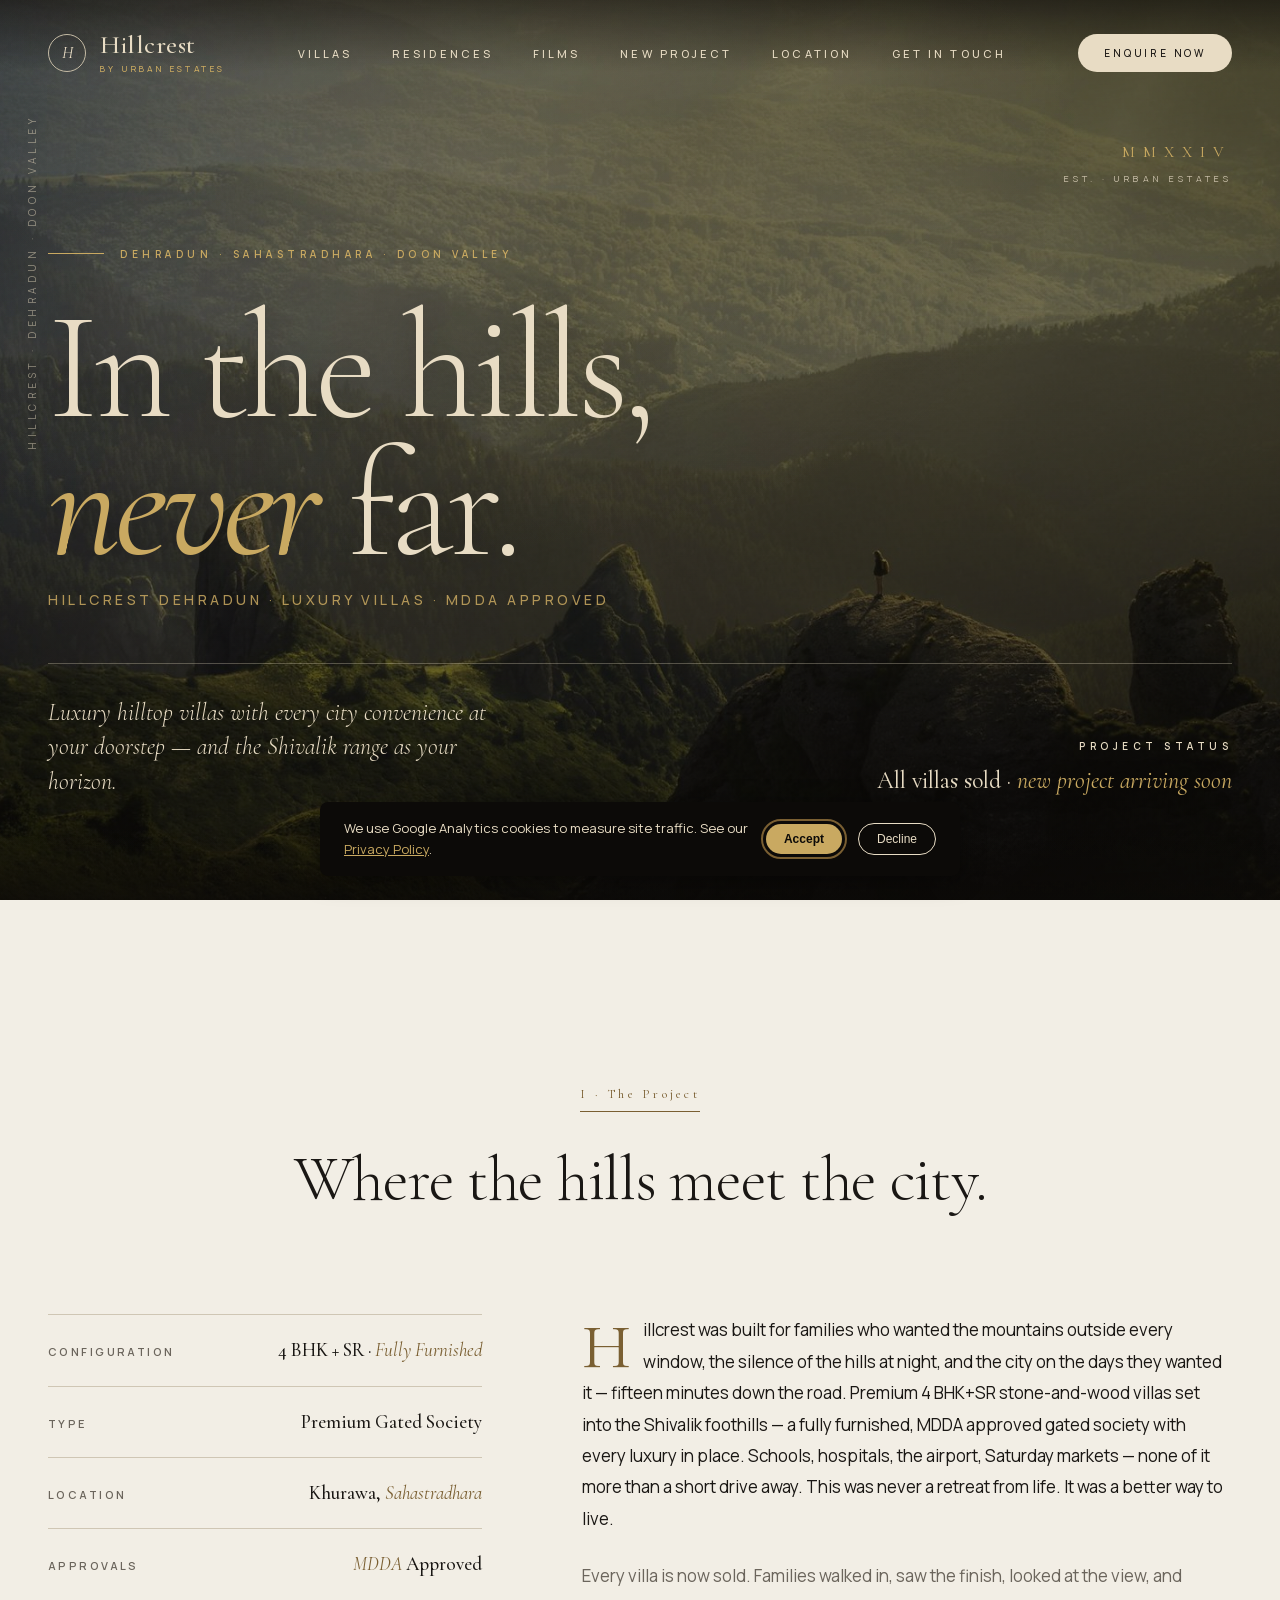
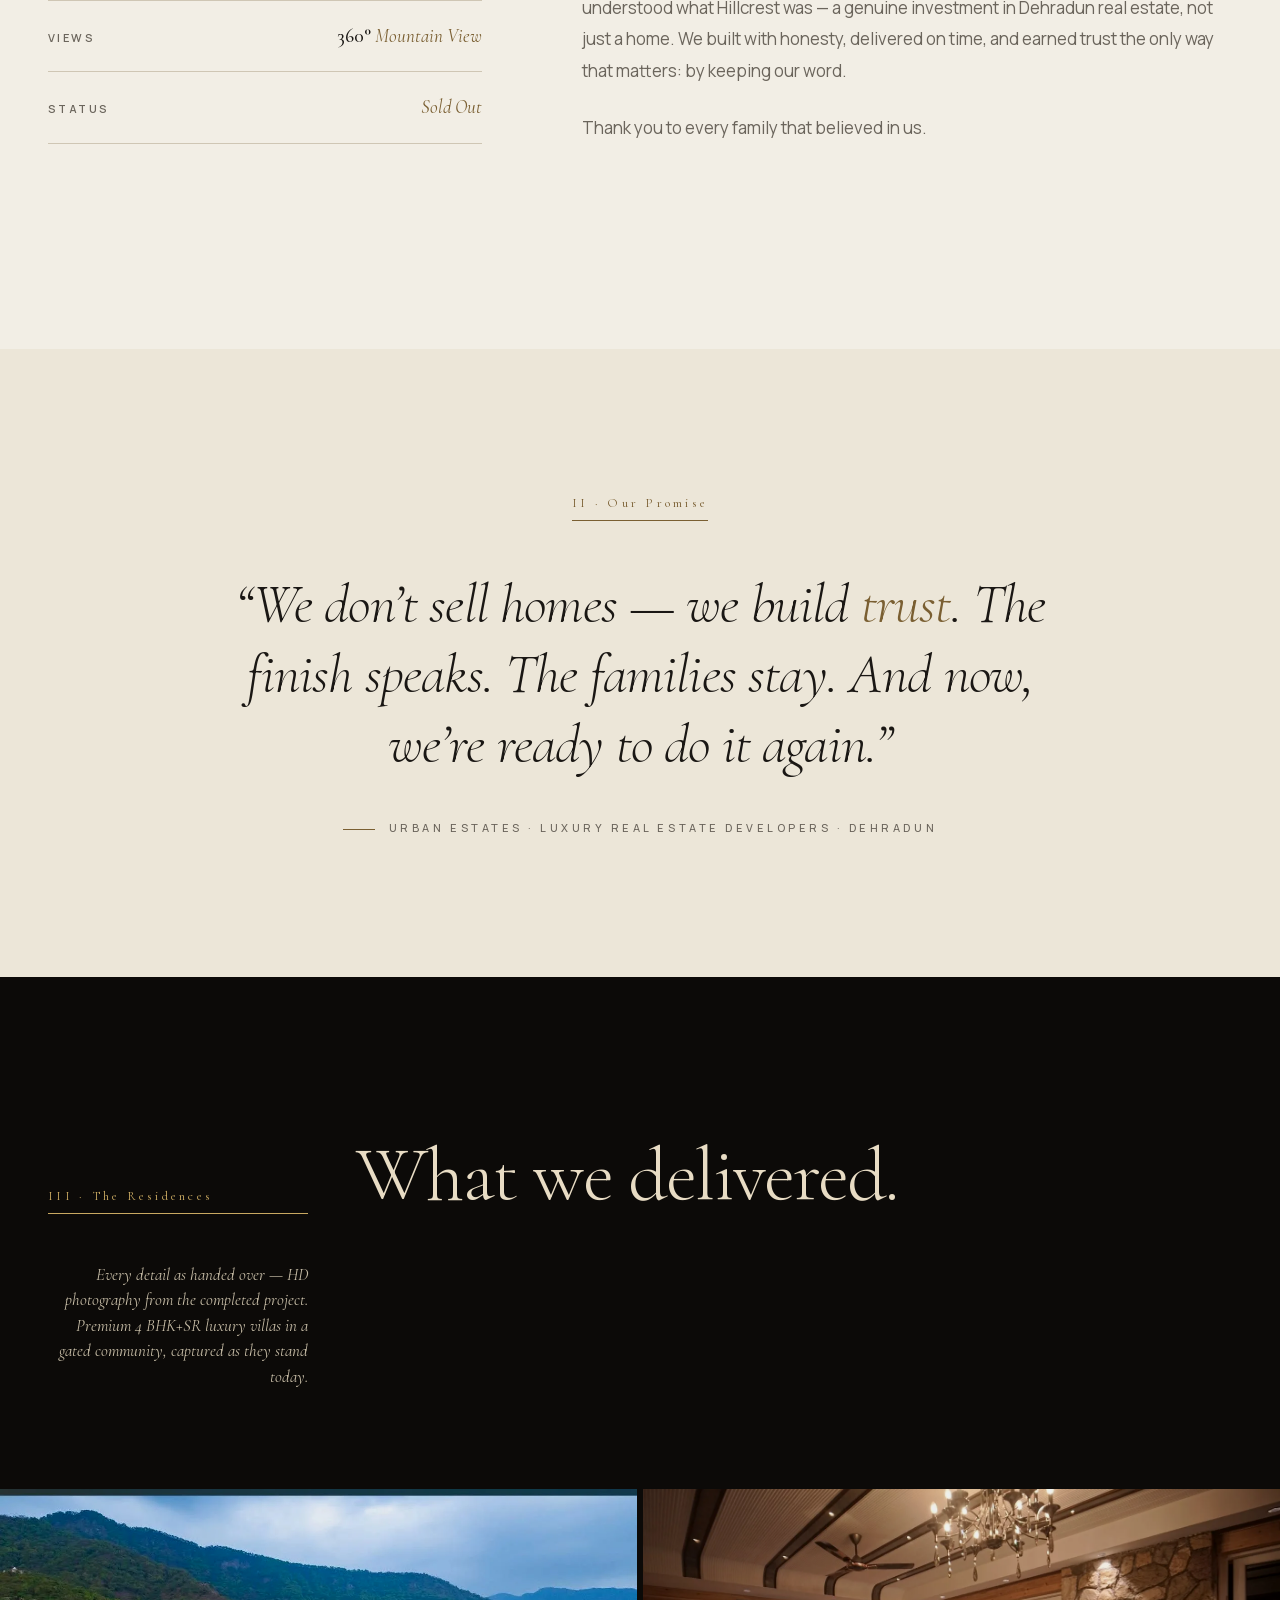
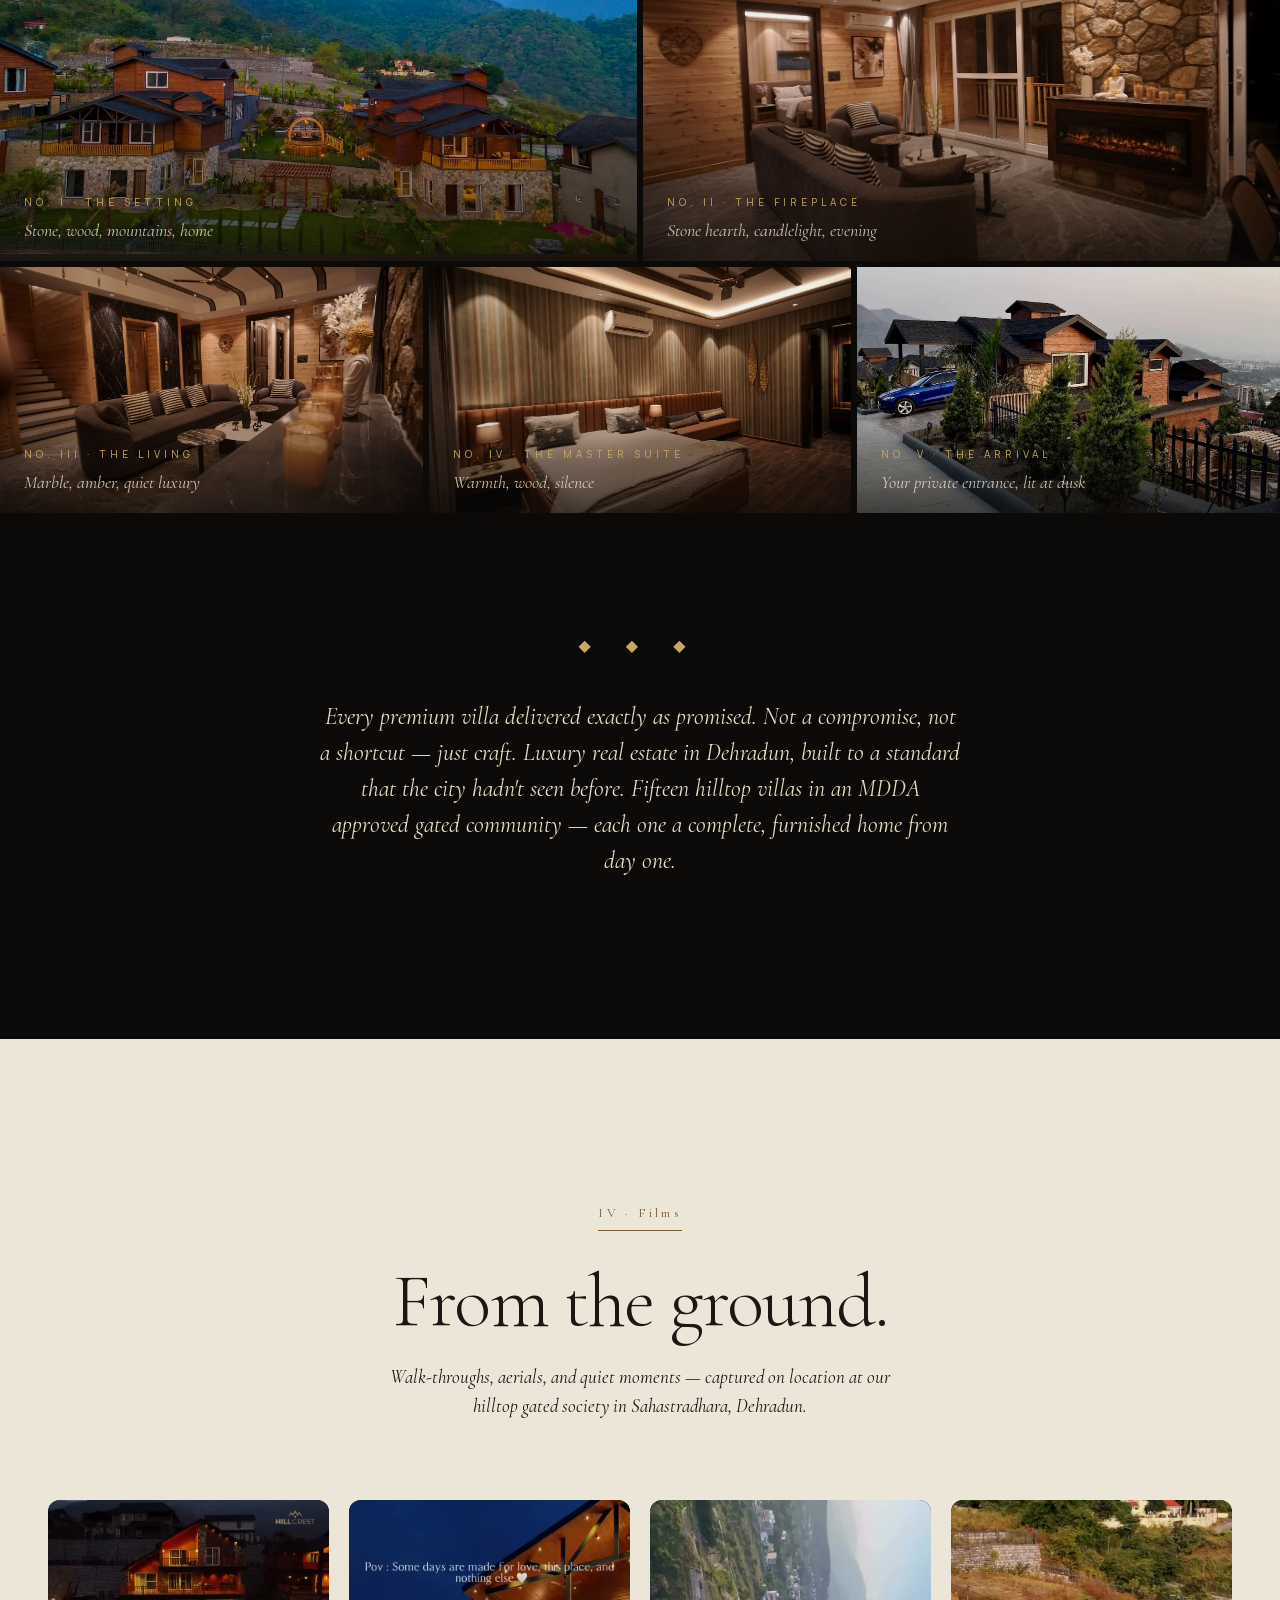
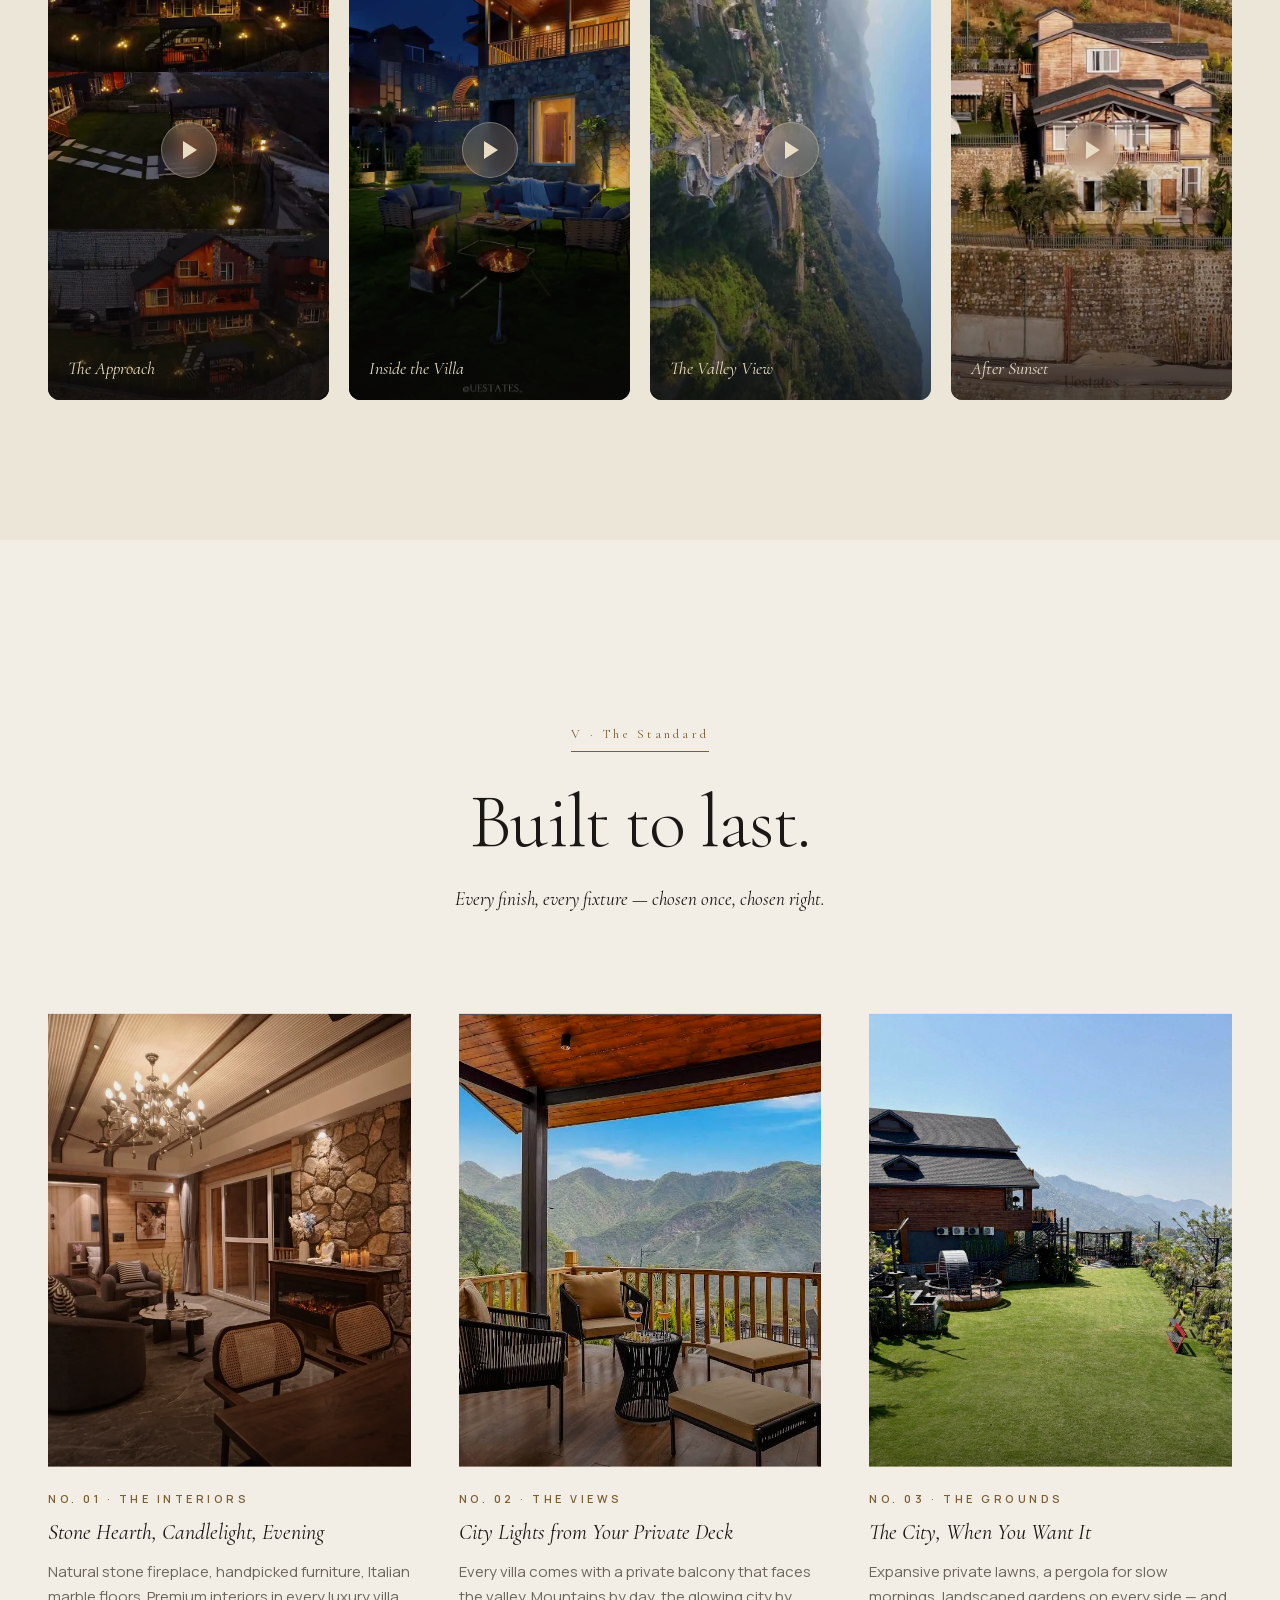
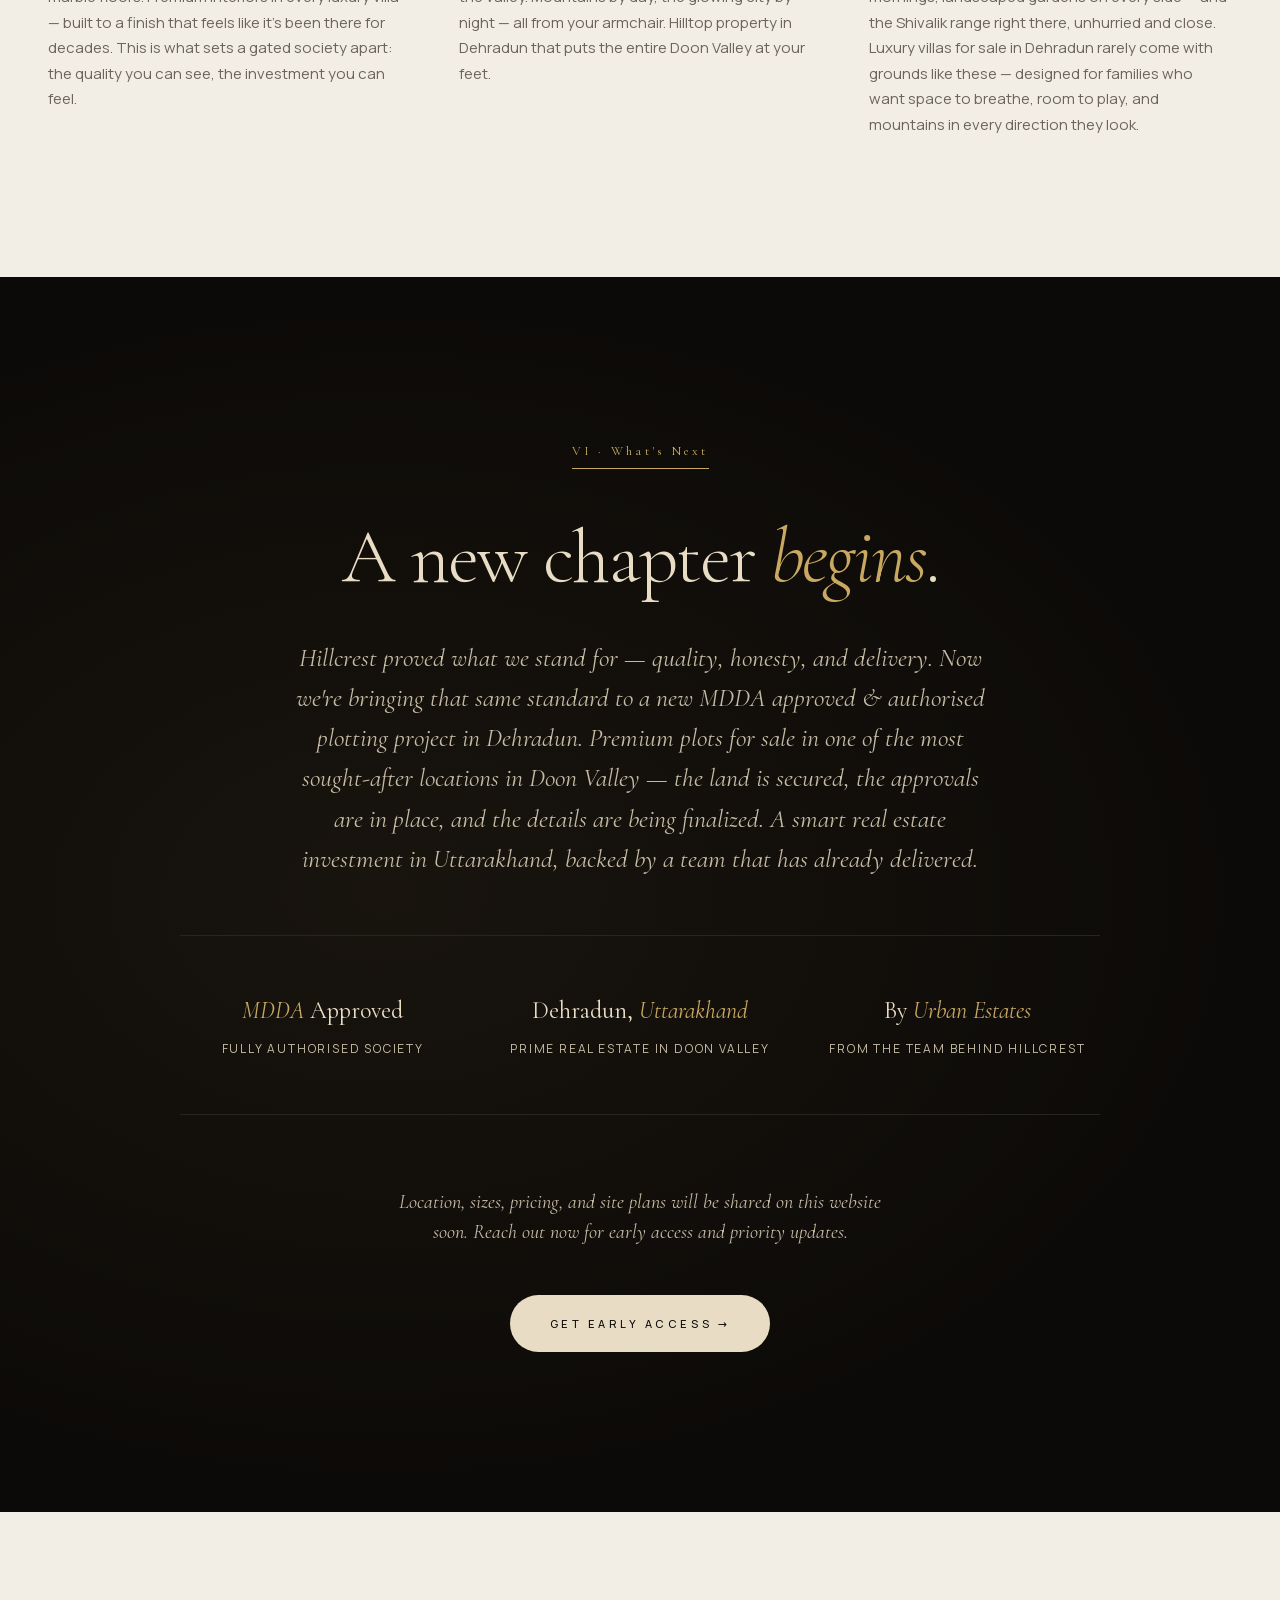
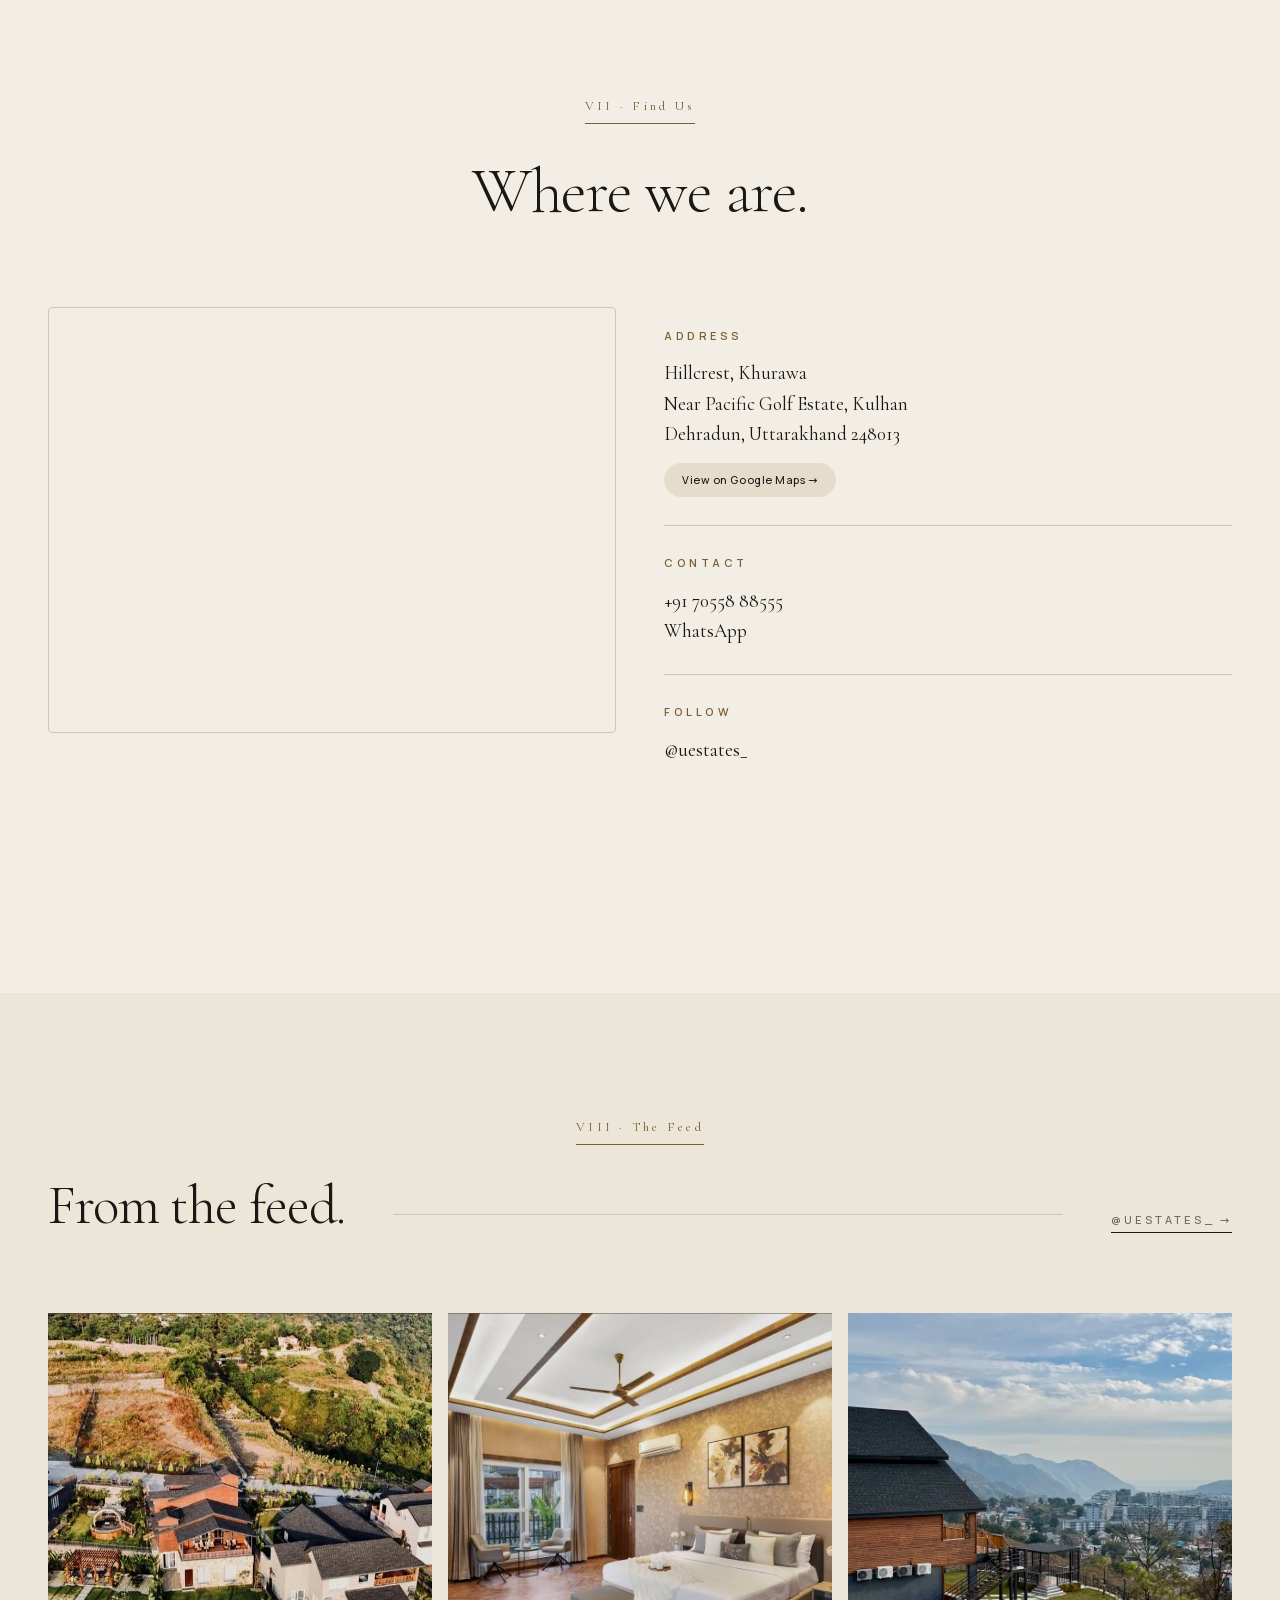
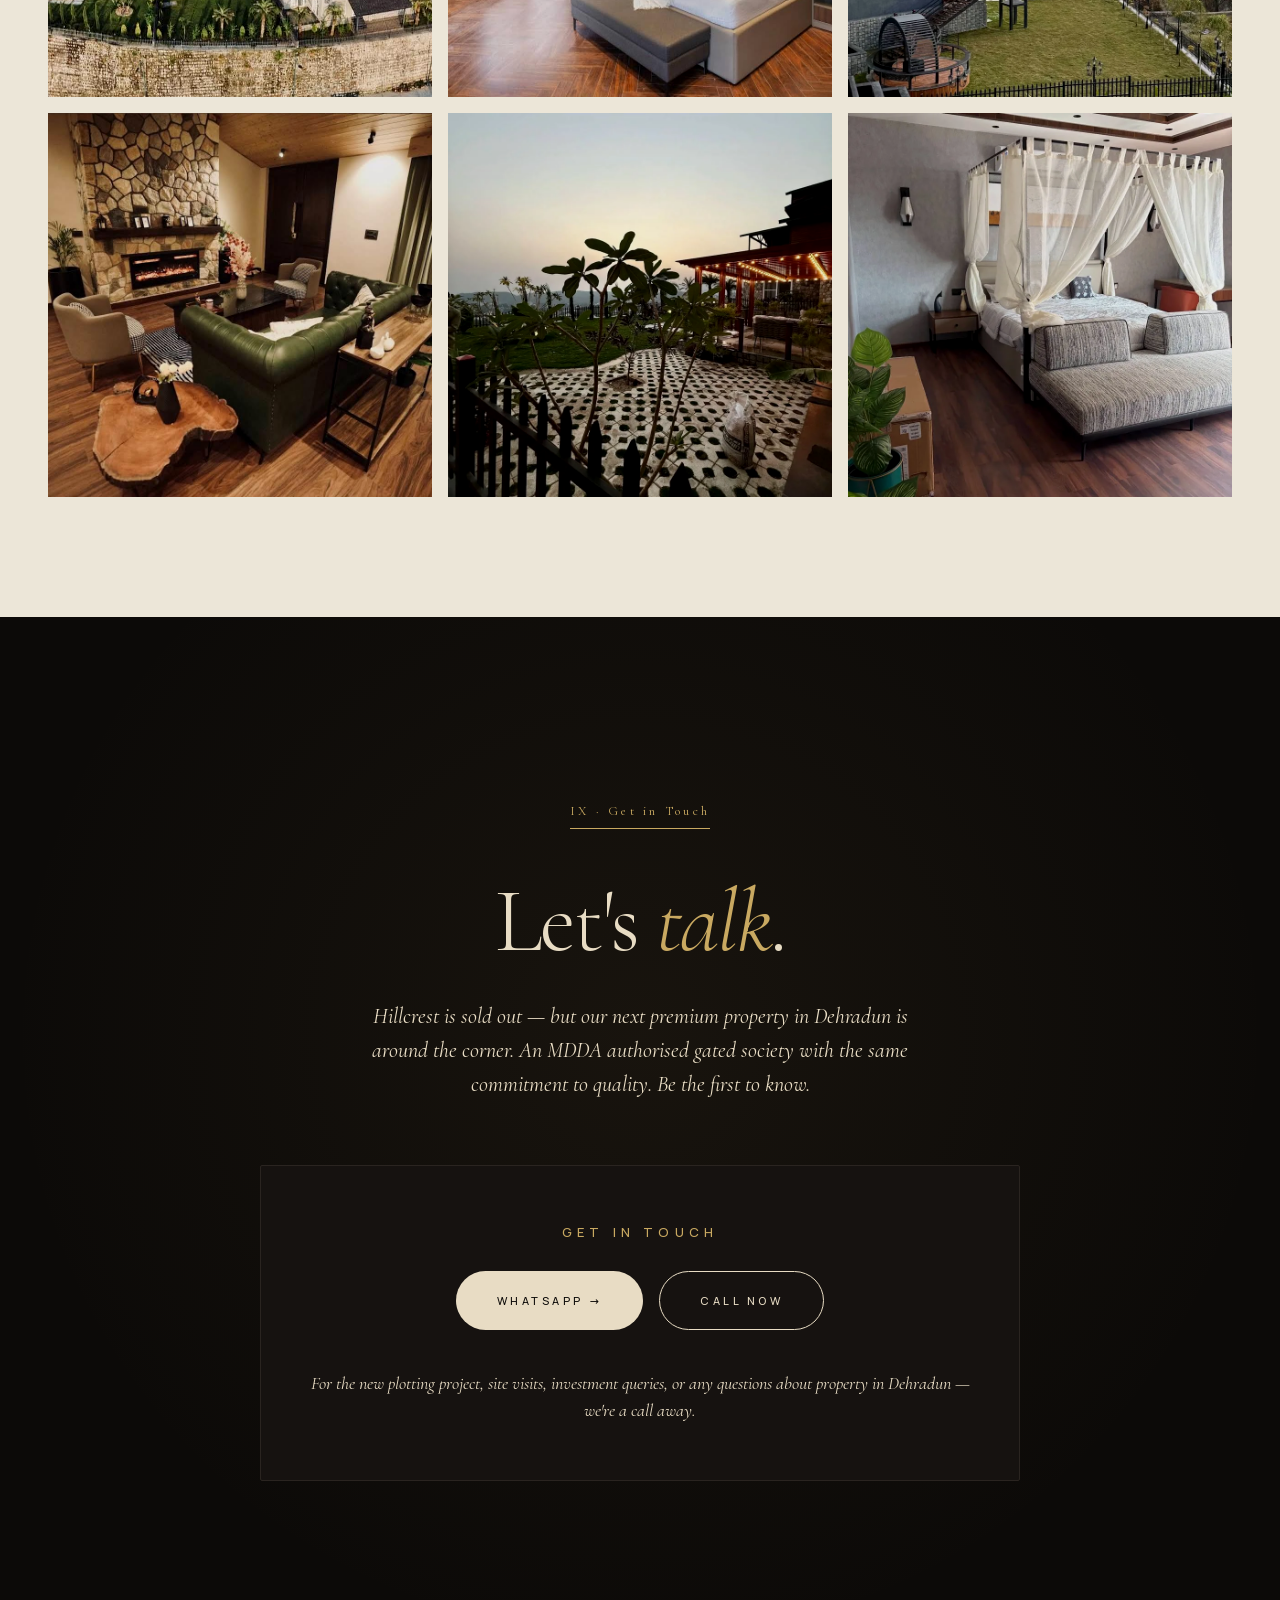
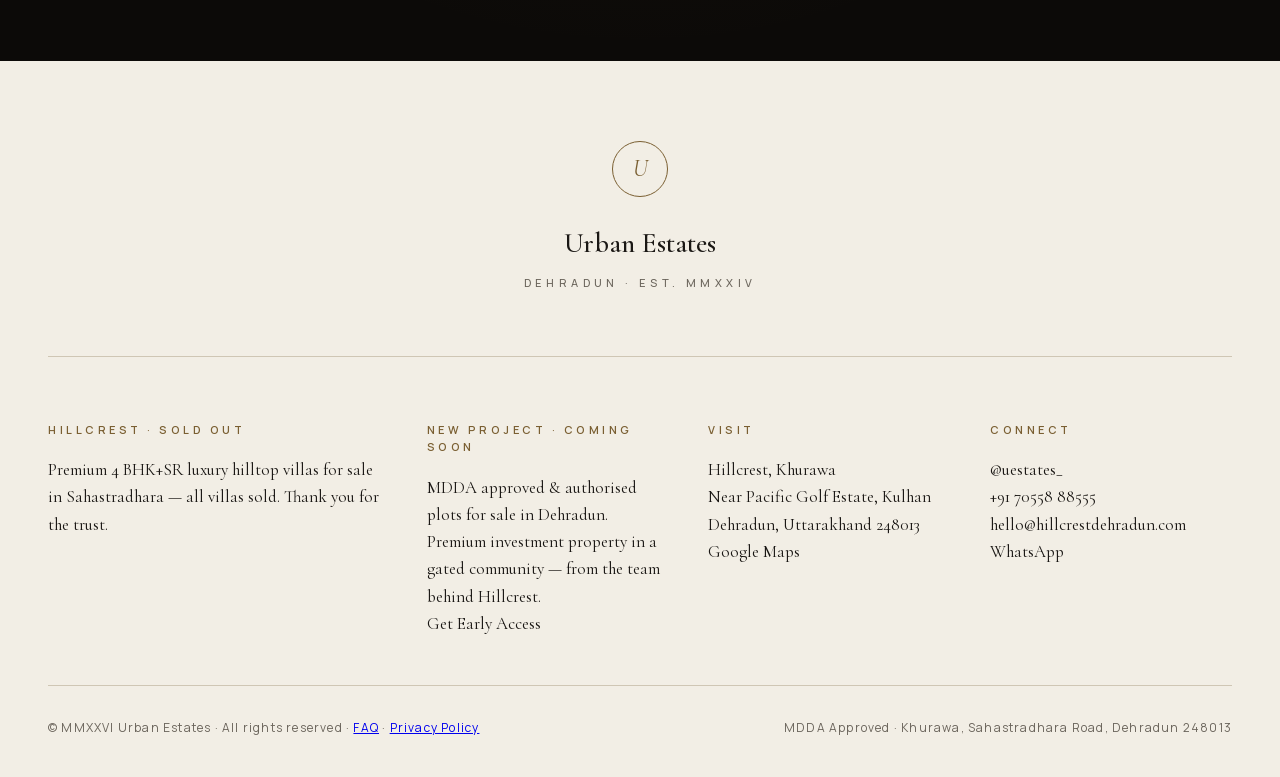
==== commit 49e62e7e: "Add Hill Crest Dehradun as alternate name in schema Co-Authored-By: Claude Opus 4.6 <noreply@anthrop" ====
--- a/index.html
+++ b/index.html
@@ -44,7 +44,7 @@
     {
       "@type": "WebSite",
       "name": "Hillcrest Dehradun",
-      "alternateName": "Hillcrest Villas Dehradun",
+      "alternateName": ["Hillcrest Villas Dehradun", "Hill Crest Dehradun"],
       "url": "https://hillcrestdehradun.com/"
     },
     {
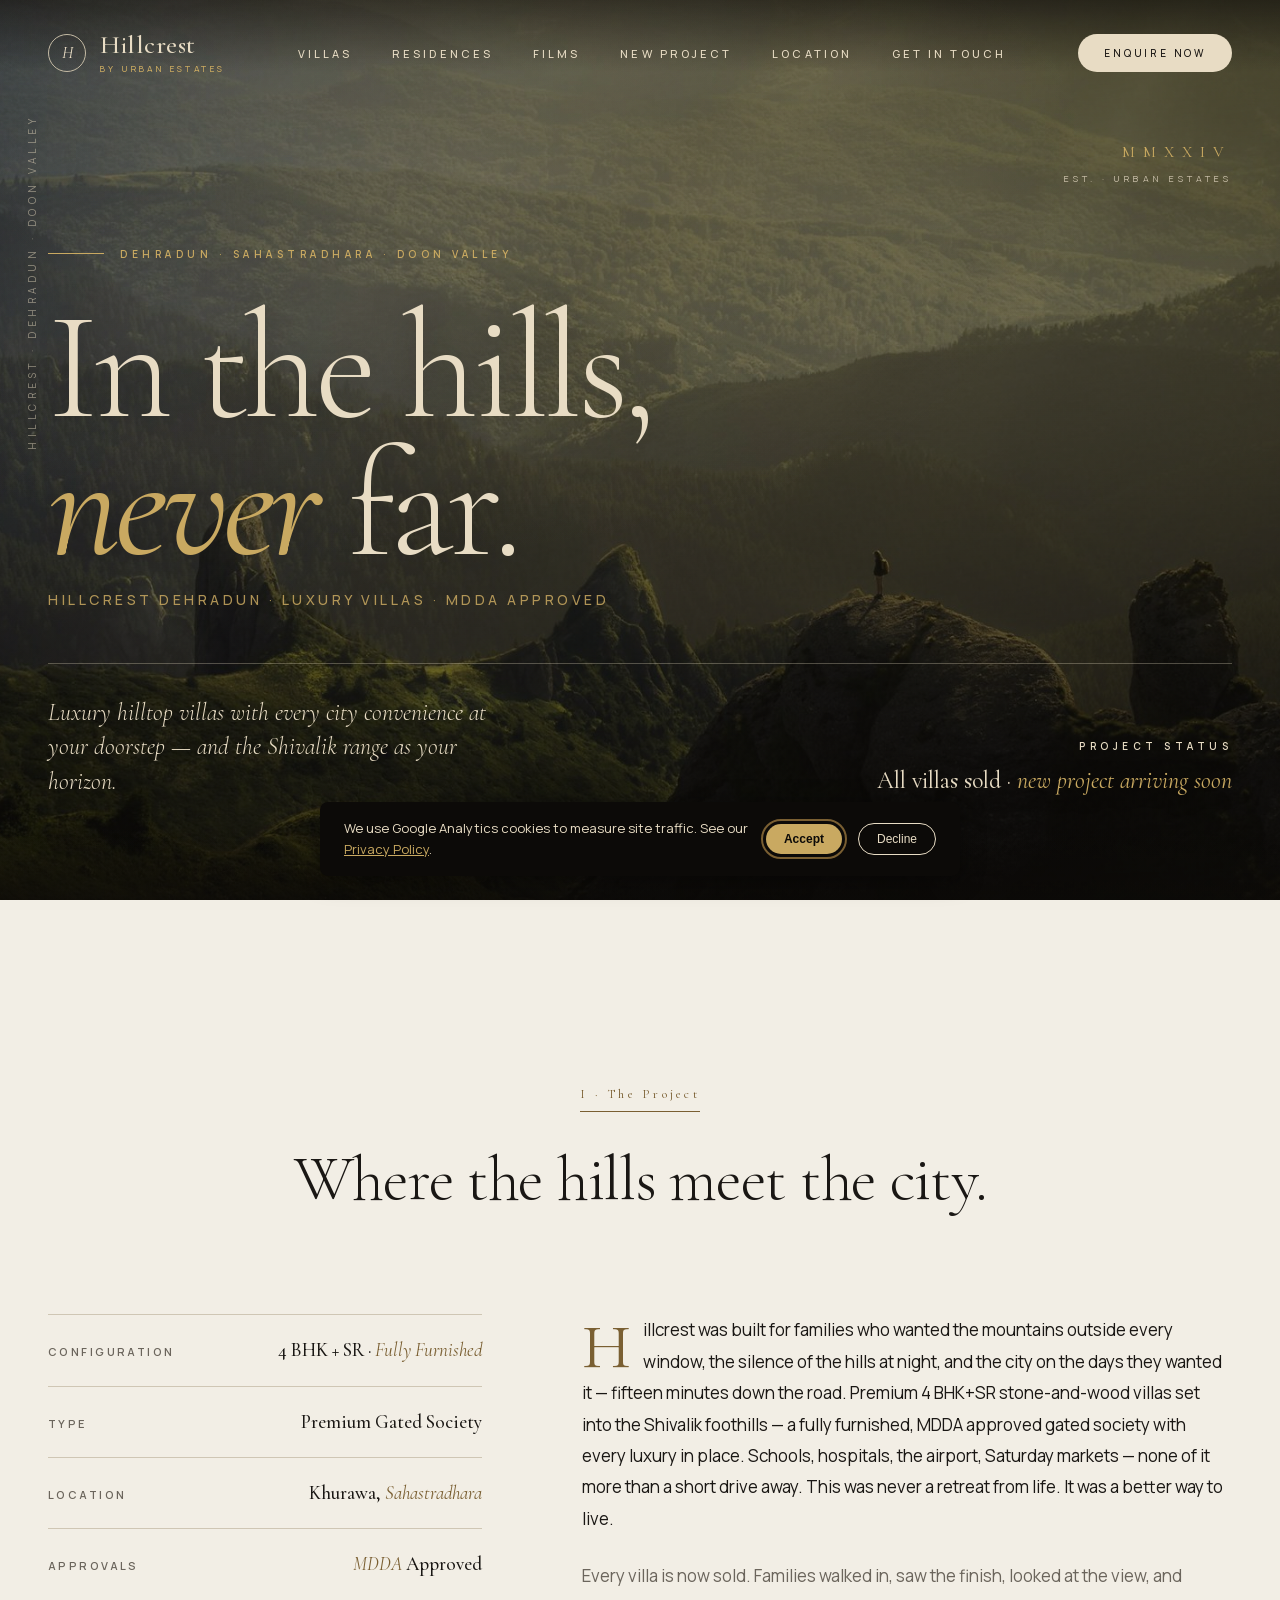
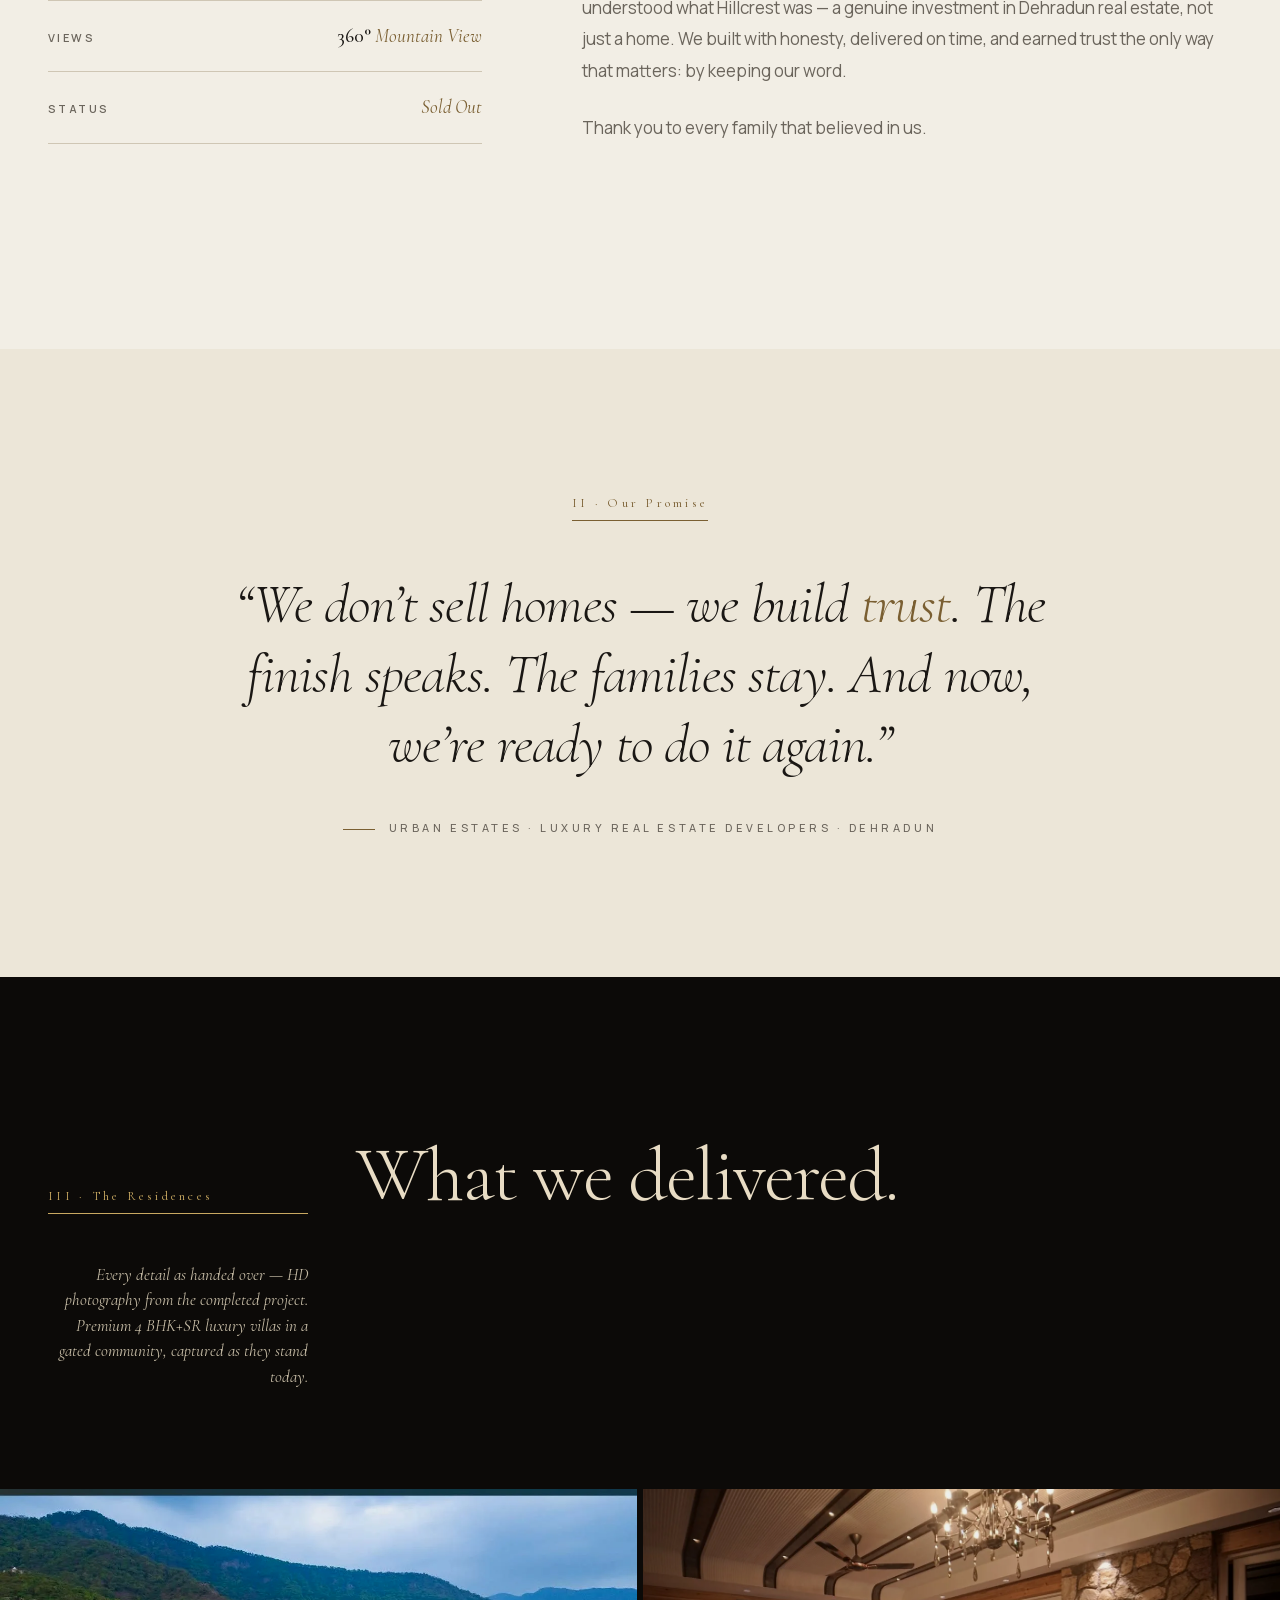
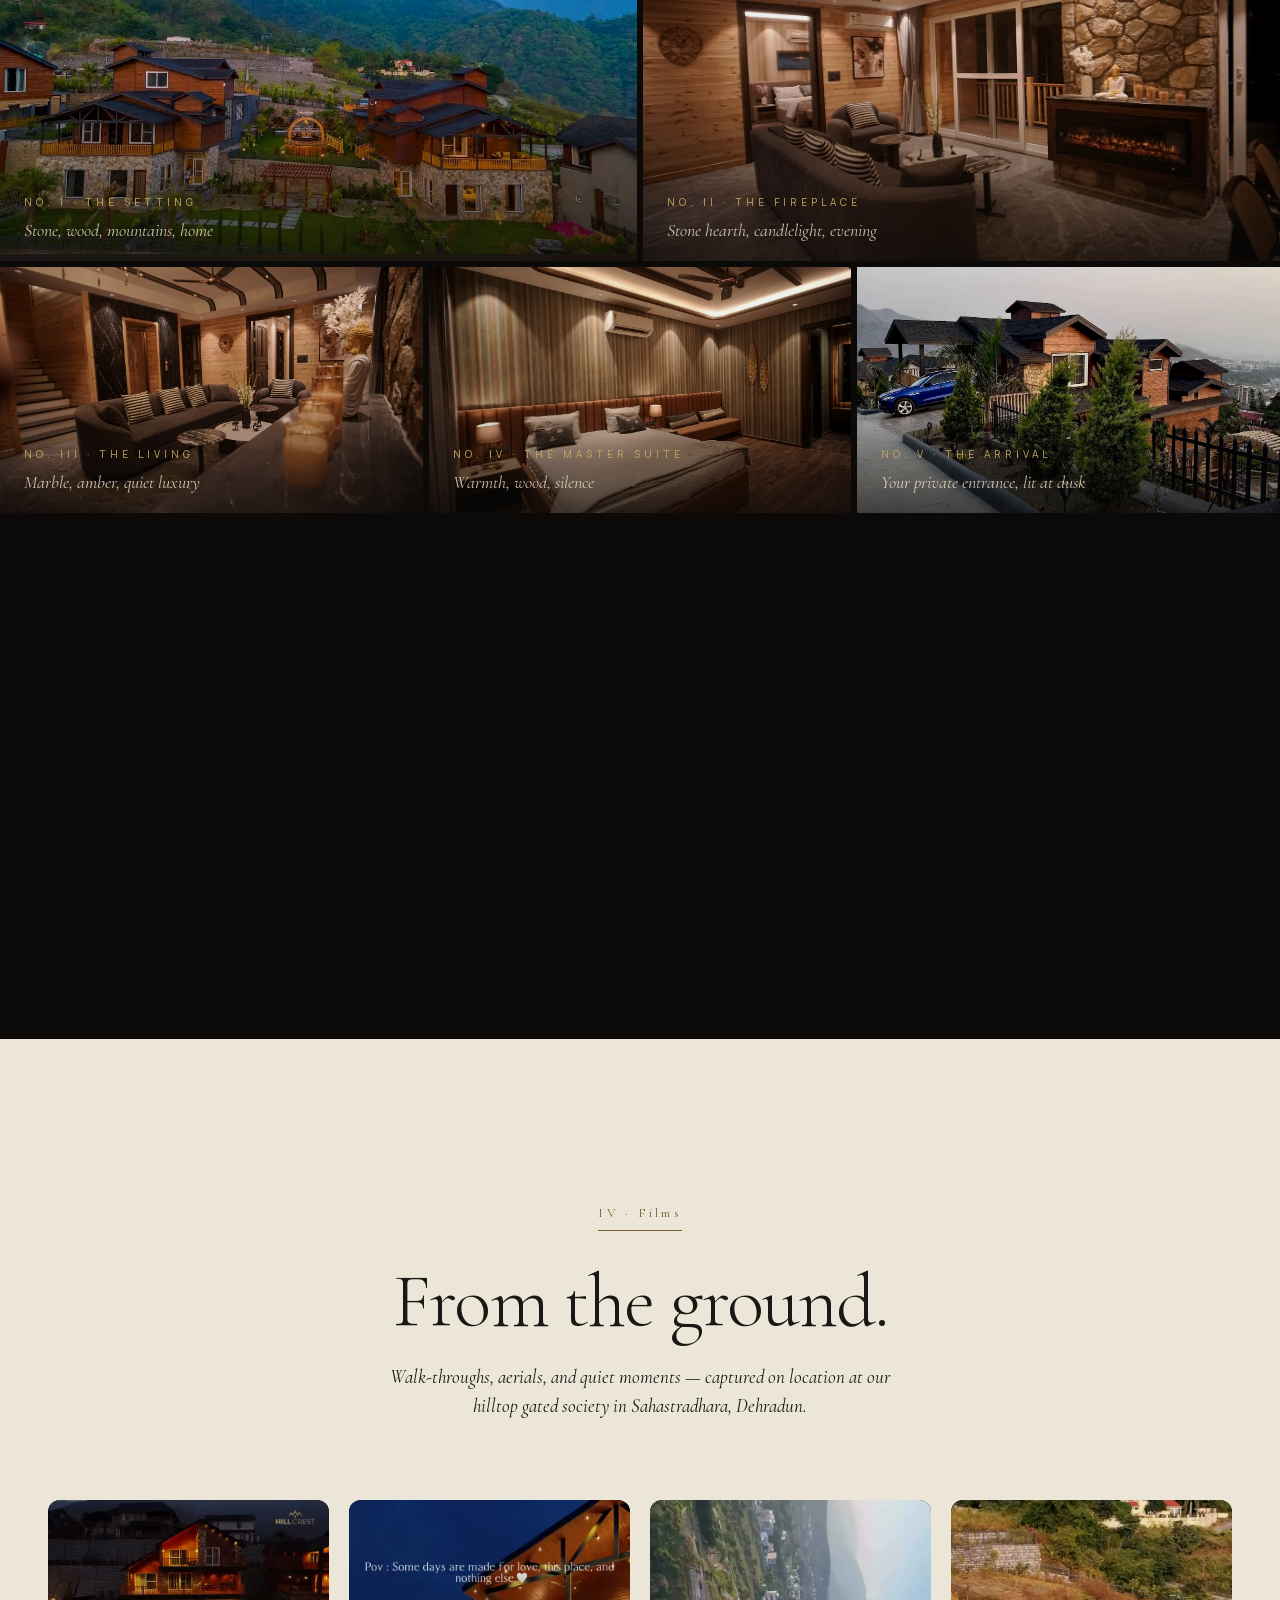
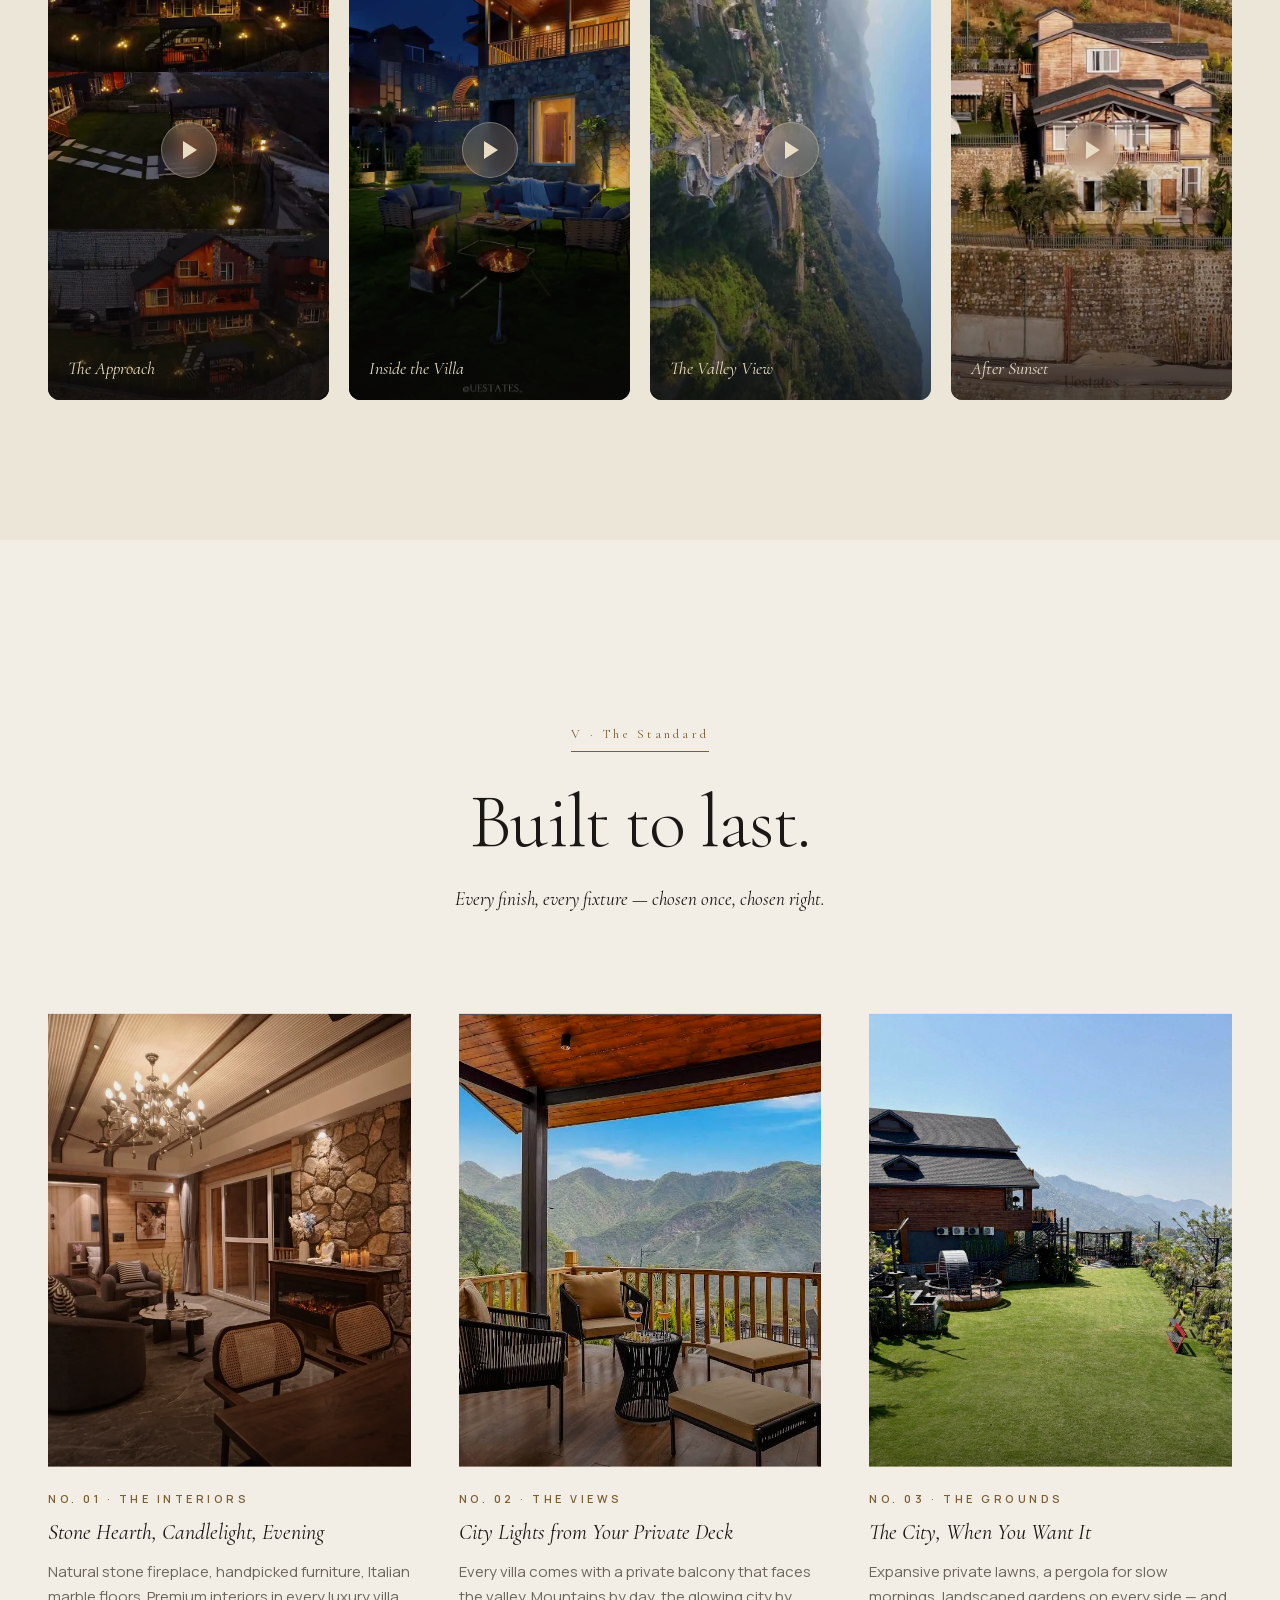
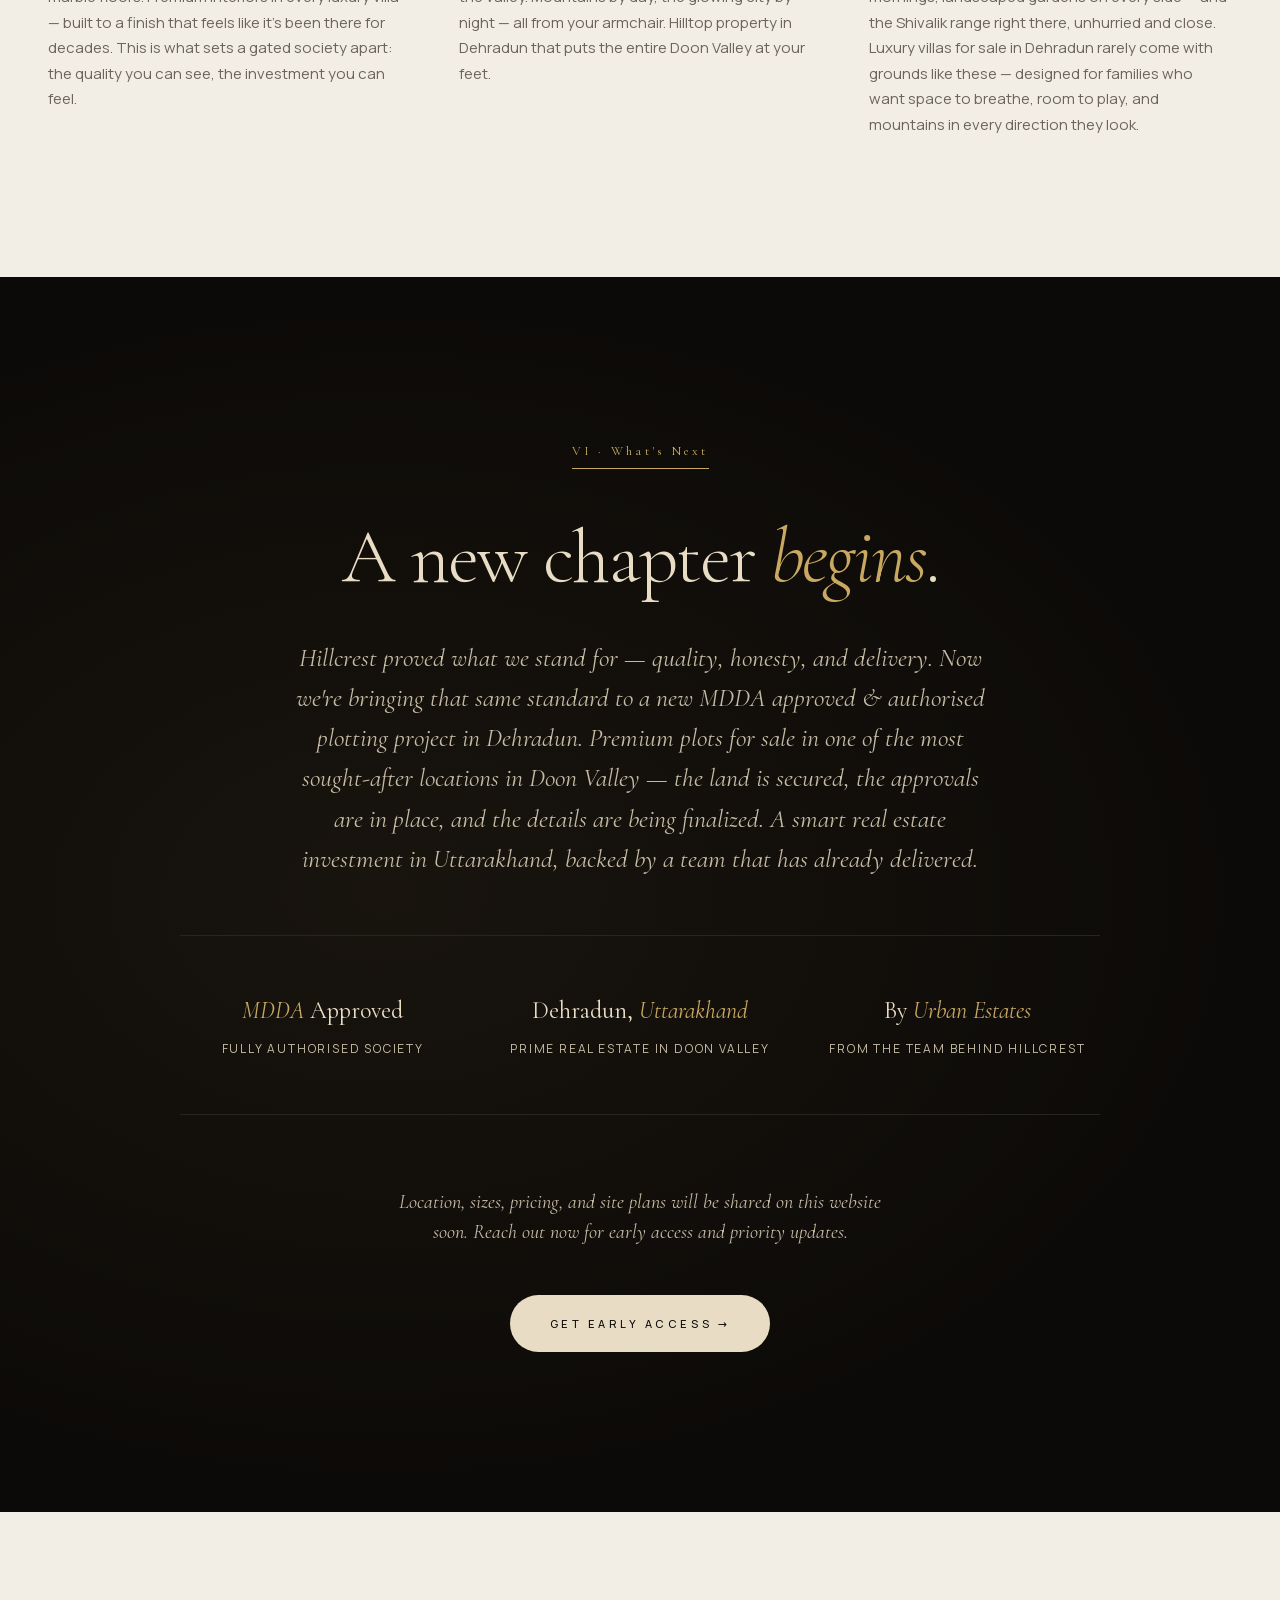
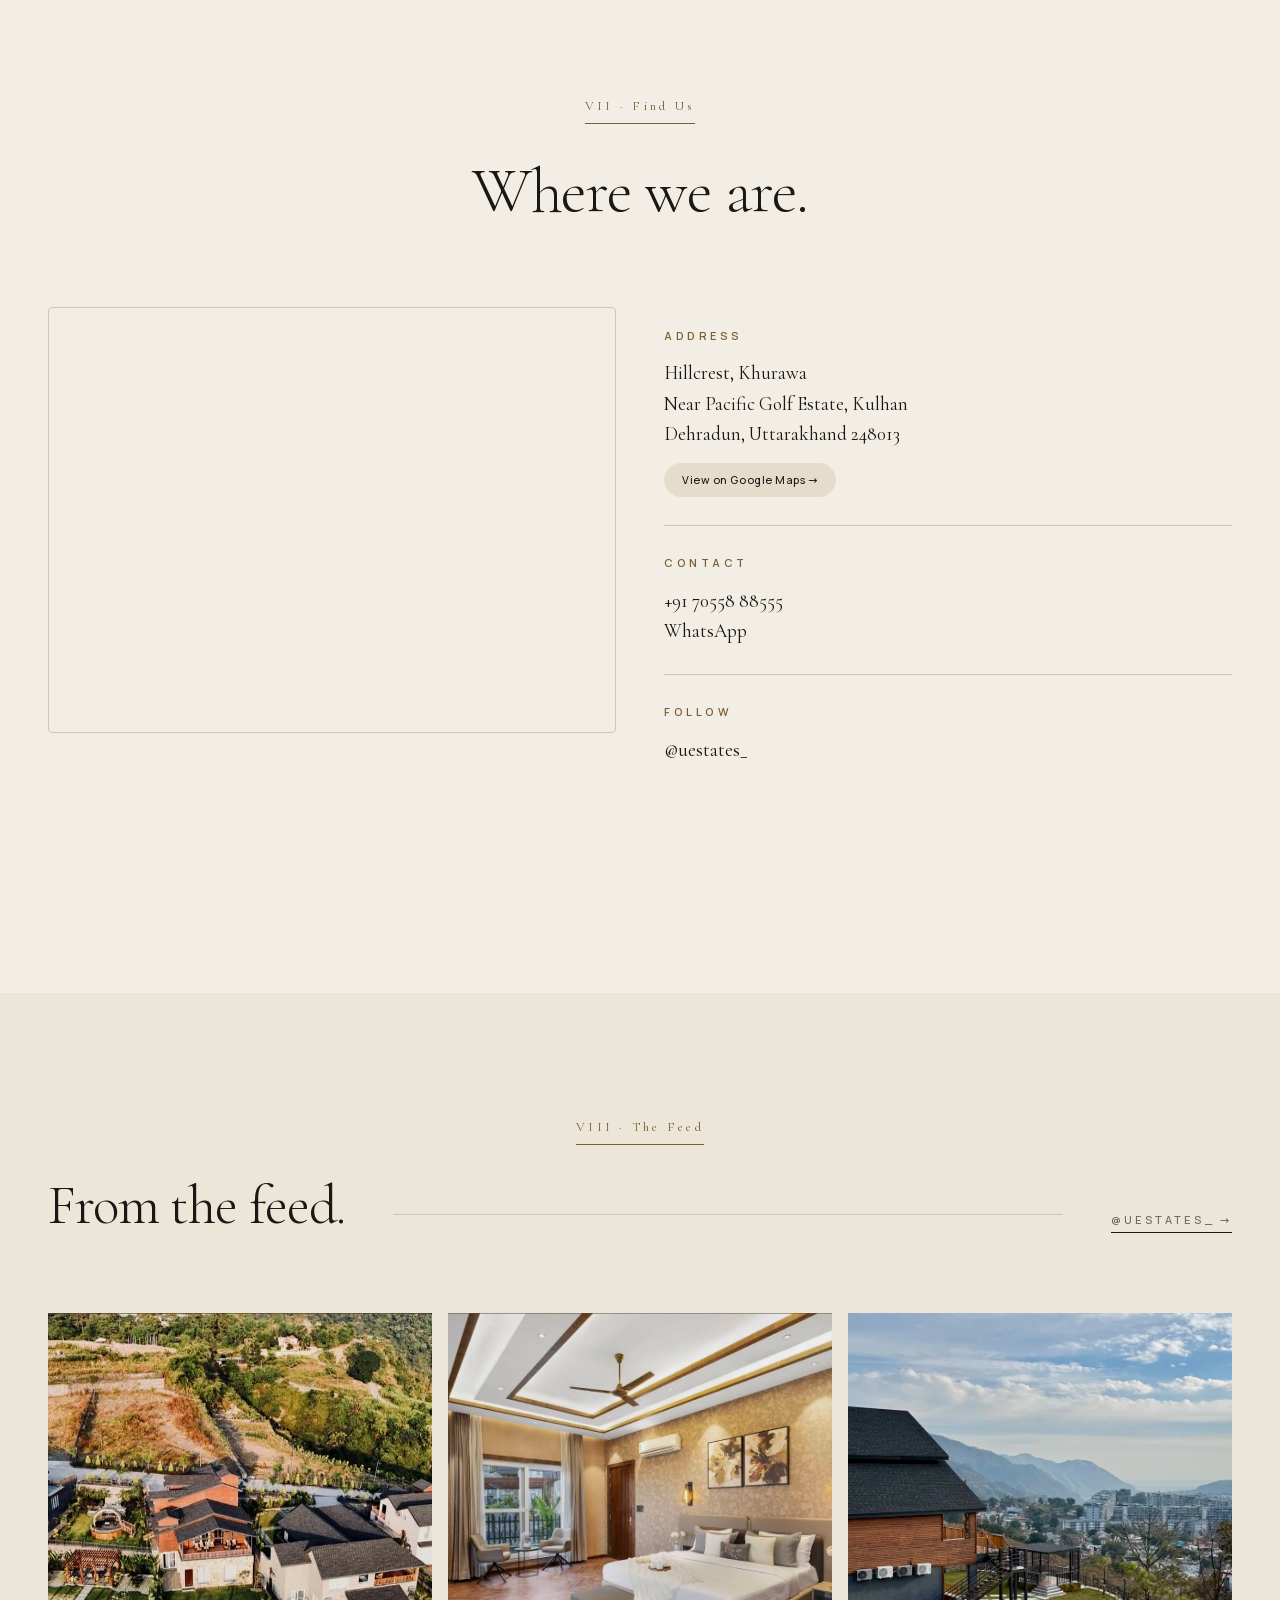
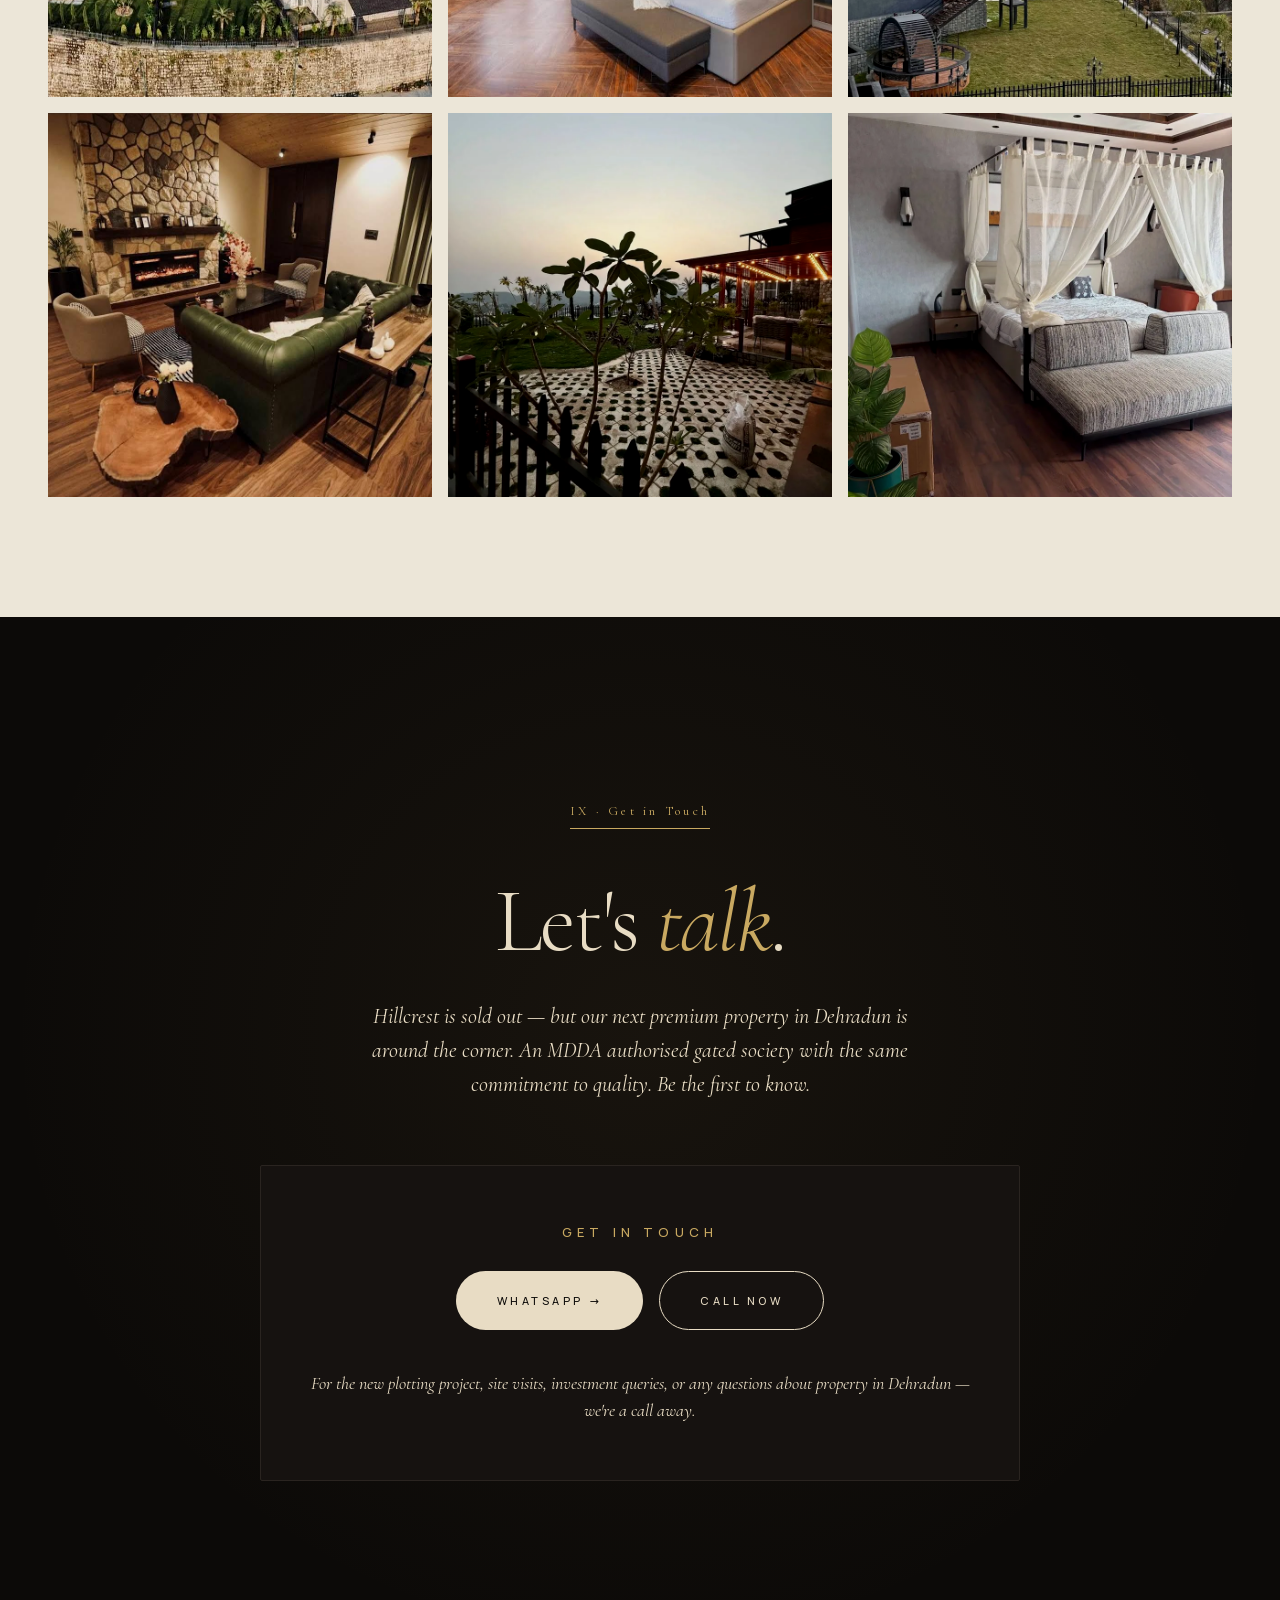
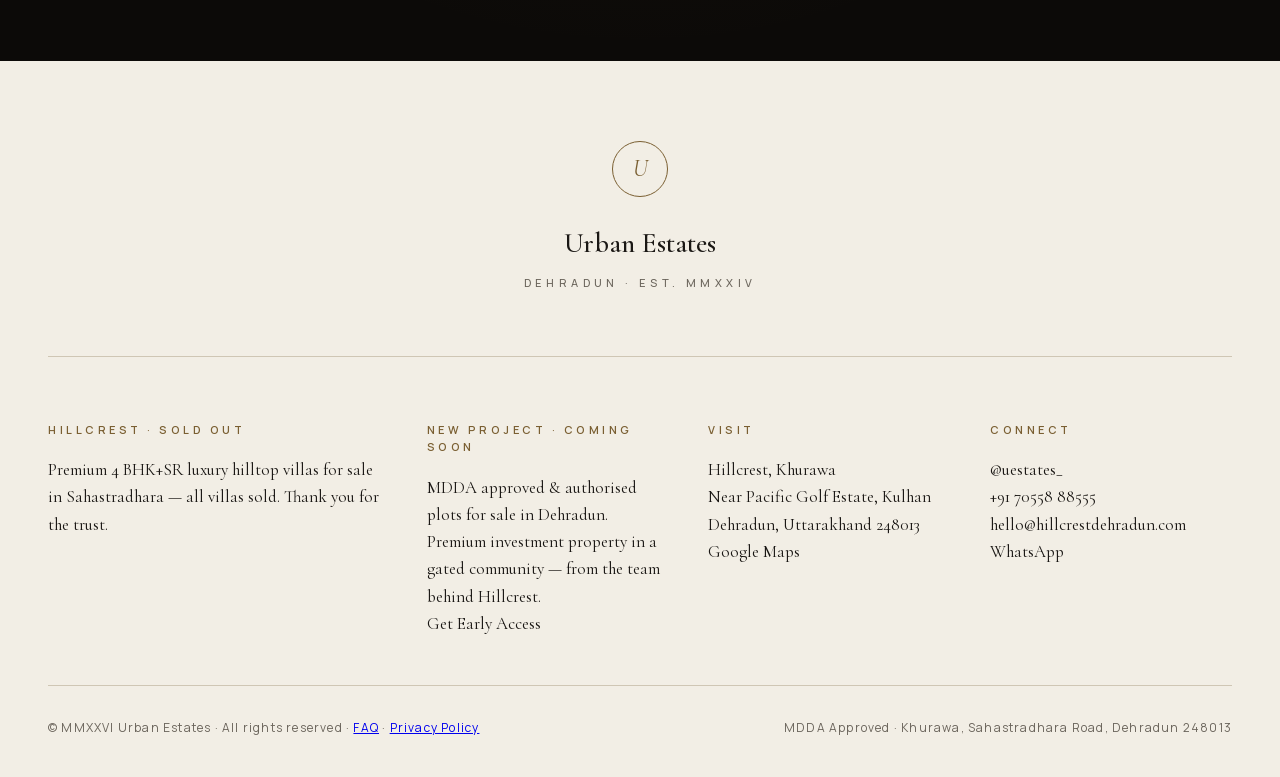
==== commit 46e462ab: "Fix meta descriptions: remove 'for sale' (all villas sold out) Updated meta description, og:descript" ====
--- a/index.html
+++ b/index.html
@@ -4,7 +4,7 @@
 <meta charset="UTF-8" />
 <meta name="viewport" content="width=device-width, initial-scale=1.0" />
 <title>Hillcrest Dehradun — Premium Luxury Villas | MDDA Approved Society</title>
-<meta name="description" content="Premium 4 BHK+SR luxury villas for sale in Dehradun. MDDA approved gated society near Sahastradhara with Shivalik views. New plotting project coming soon." />
+<meta name="description" content="Hillcrest Dehradun — 15 premium 4 BHK+SR luxury villas in an MDDA approved gated society near Sahastradhara. All villas sold. New plotting project by Urban Estates coming soon." />
 <meta name="theme-color" content="#0C0A08">
 <meta name="robots" content="index, follow">
 <meta name="geo.region" content="IN-UT">
@@ -12,7 +12,7 @@
 <meta name="geo.position" content="30.3785;78.0425">
 <meta name="ICBM" content="30.3785, 78.0425">
 <meta property="og:title" content="Hillcrest Dehradun — Premium Luxury Villas | MDDA Approved Society" />
-<meta property="og:description" content="Premium hilltop villas for sale in Dehradun. MDDA approved gated community with Shivalik mountain views. All villas sold — new project arriving soon." />
+<meta property="og:description" content="15 premium luxury villas in Dehradun by Urban Estates. MDDA approved gated society with Shivalik mountain views. All villas sold — new plotting project arriving soon." />
 <meta property="og:type" content="website" />
 <meta property="og:image" content="https://hillcrestdehradun.com/hd/og-image.jpg" />
 <meta property="og:image:width" content="1200" />
@@ -24,7 +24,7 @@
 <link rel="canonical" href="https://hillcrestdehradun.com/">
 <meta name="twitter:card" content="summary_large_image">
 <meta name="twitter:title" content="Hillcrest Dehradun — Premium Luxury Villas | MDDA Approved Society">
-<meta name="twitter:description" content="Premium hilltop villas for sale in Dehradun. MDDA approved gated community with Shivalik mountain views. All villas sold — new project arriving soon.">
+<meta name="twitter:description" content="15 premium luxury villas in Dehradun by Urban Estates. MDDA approved gated society with Shivalik mountain views. All villas sold — new plotting project arriving soon.">
 <meta name="twitter:image" content="https://hillcrestdehradun.com/hd/og-image.jpg">
 <meta name="twitter:image:alt" content="Aerial view of Hillcrest luxury villas nestled in the Shivalik foothills, Dehradun">
 <link rel="icon" type="image/png" href="hd/favicon-32.png" sizes="32x32">
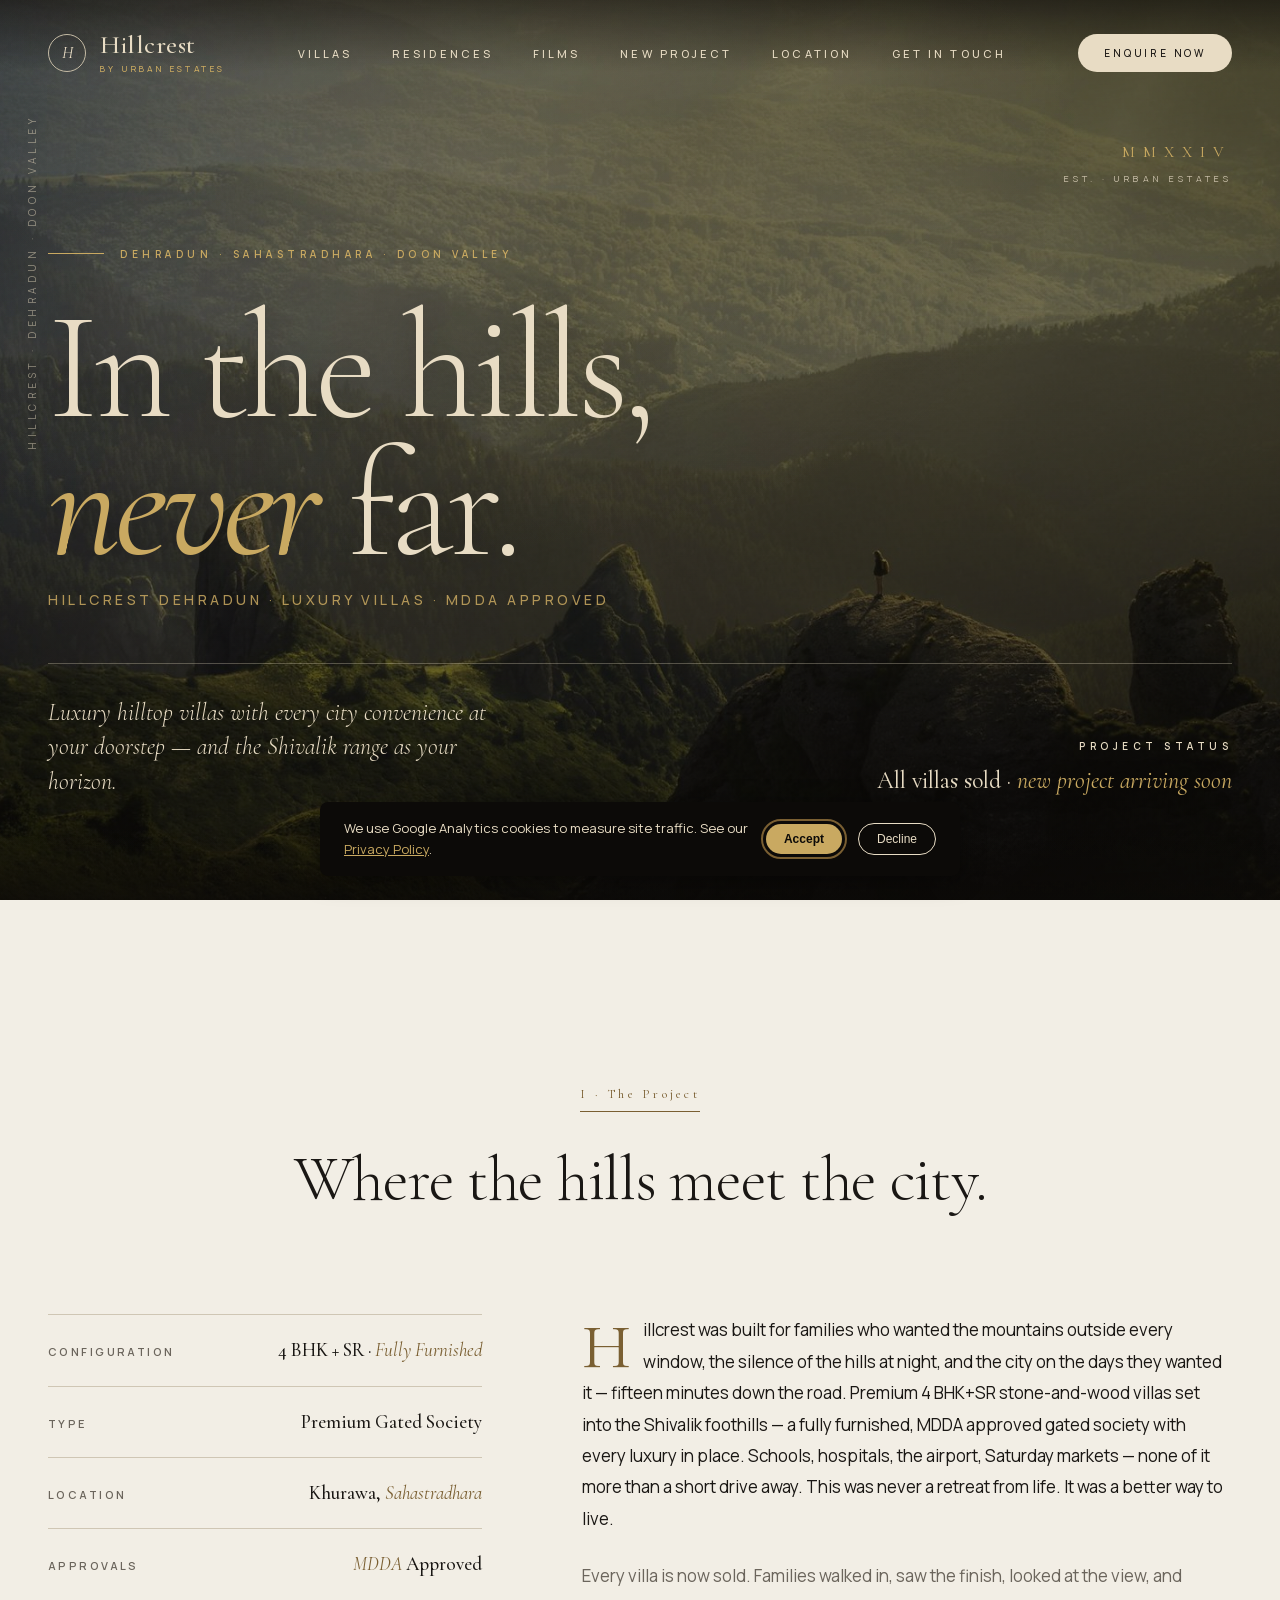
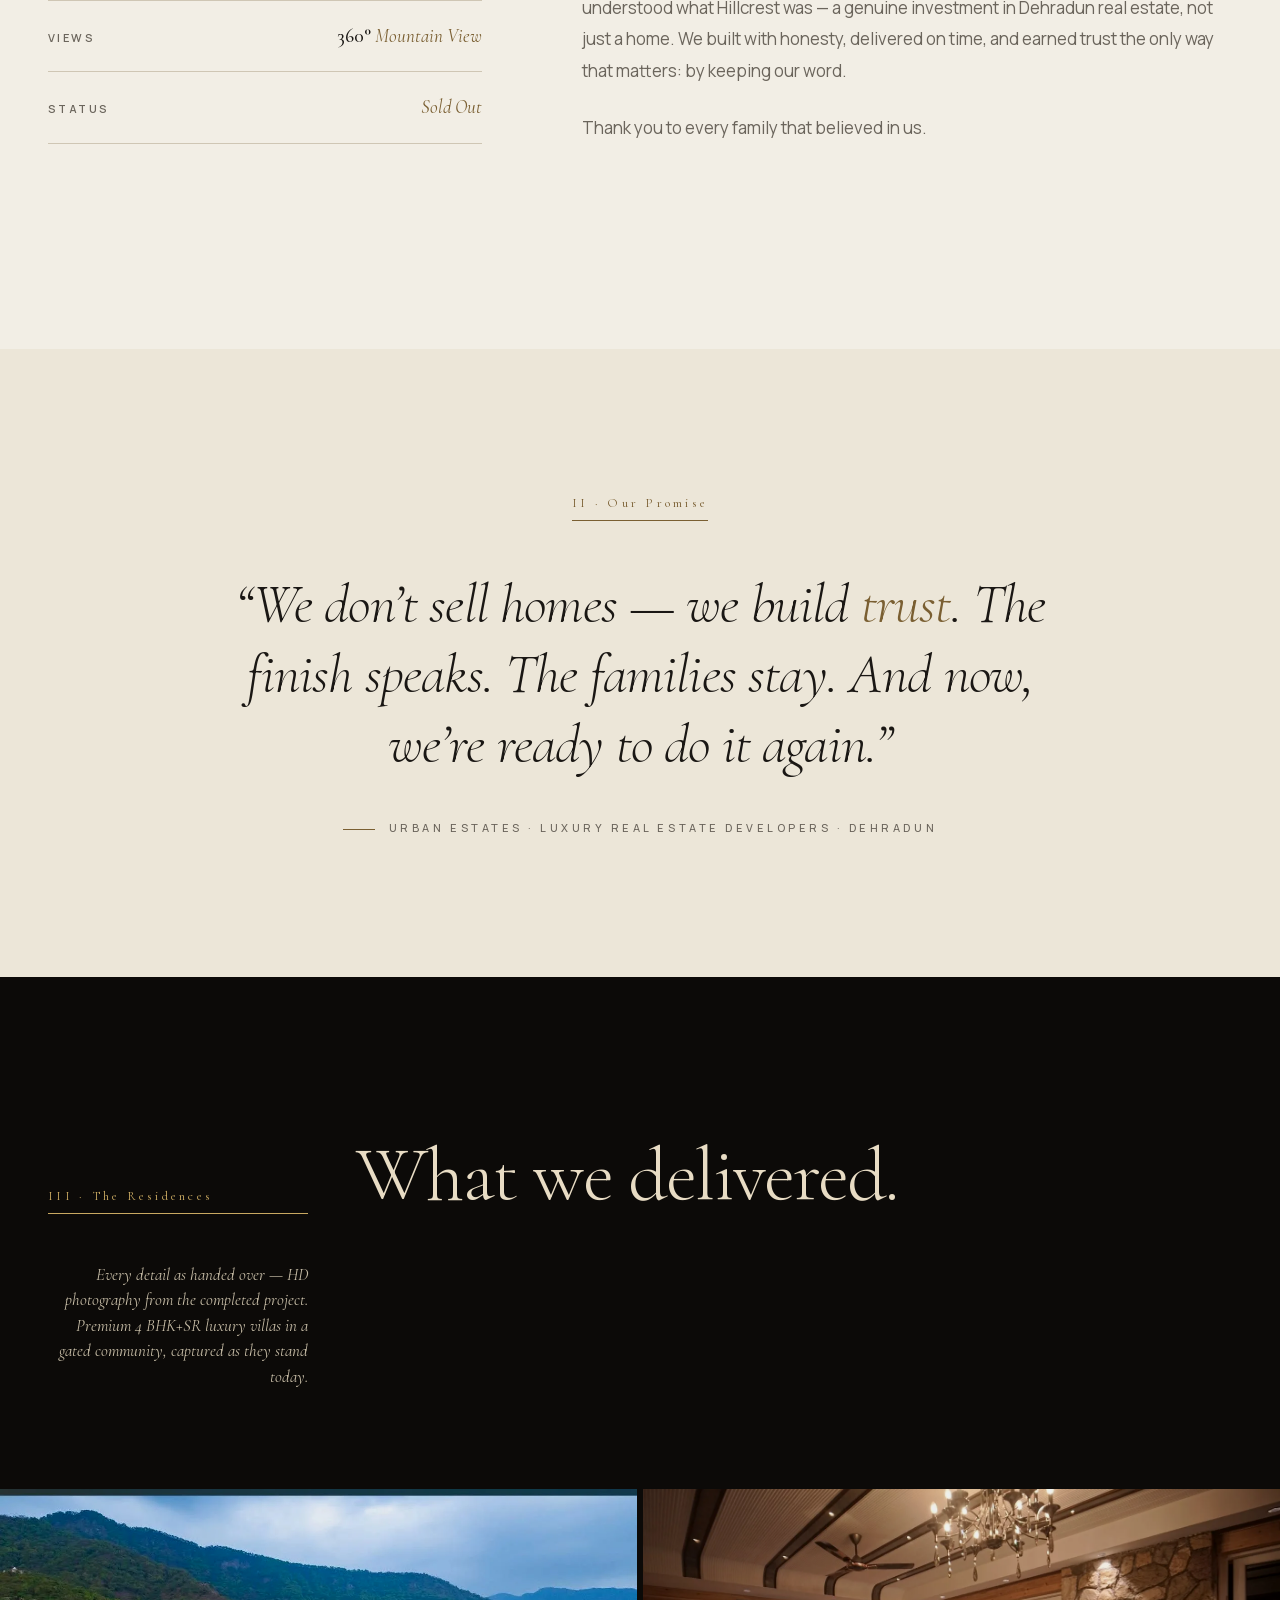
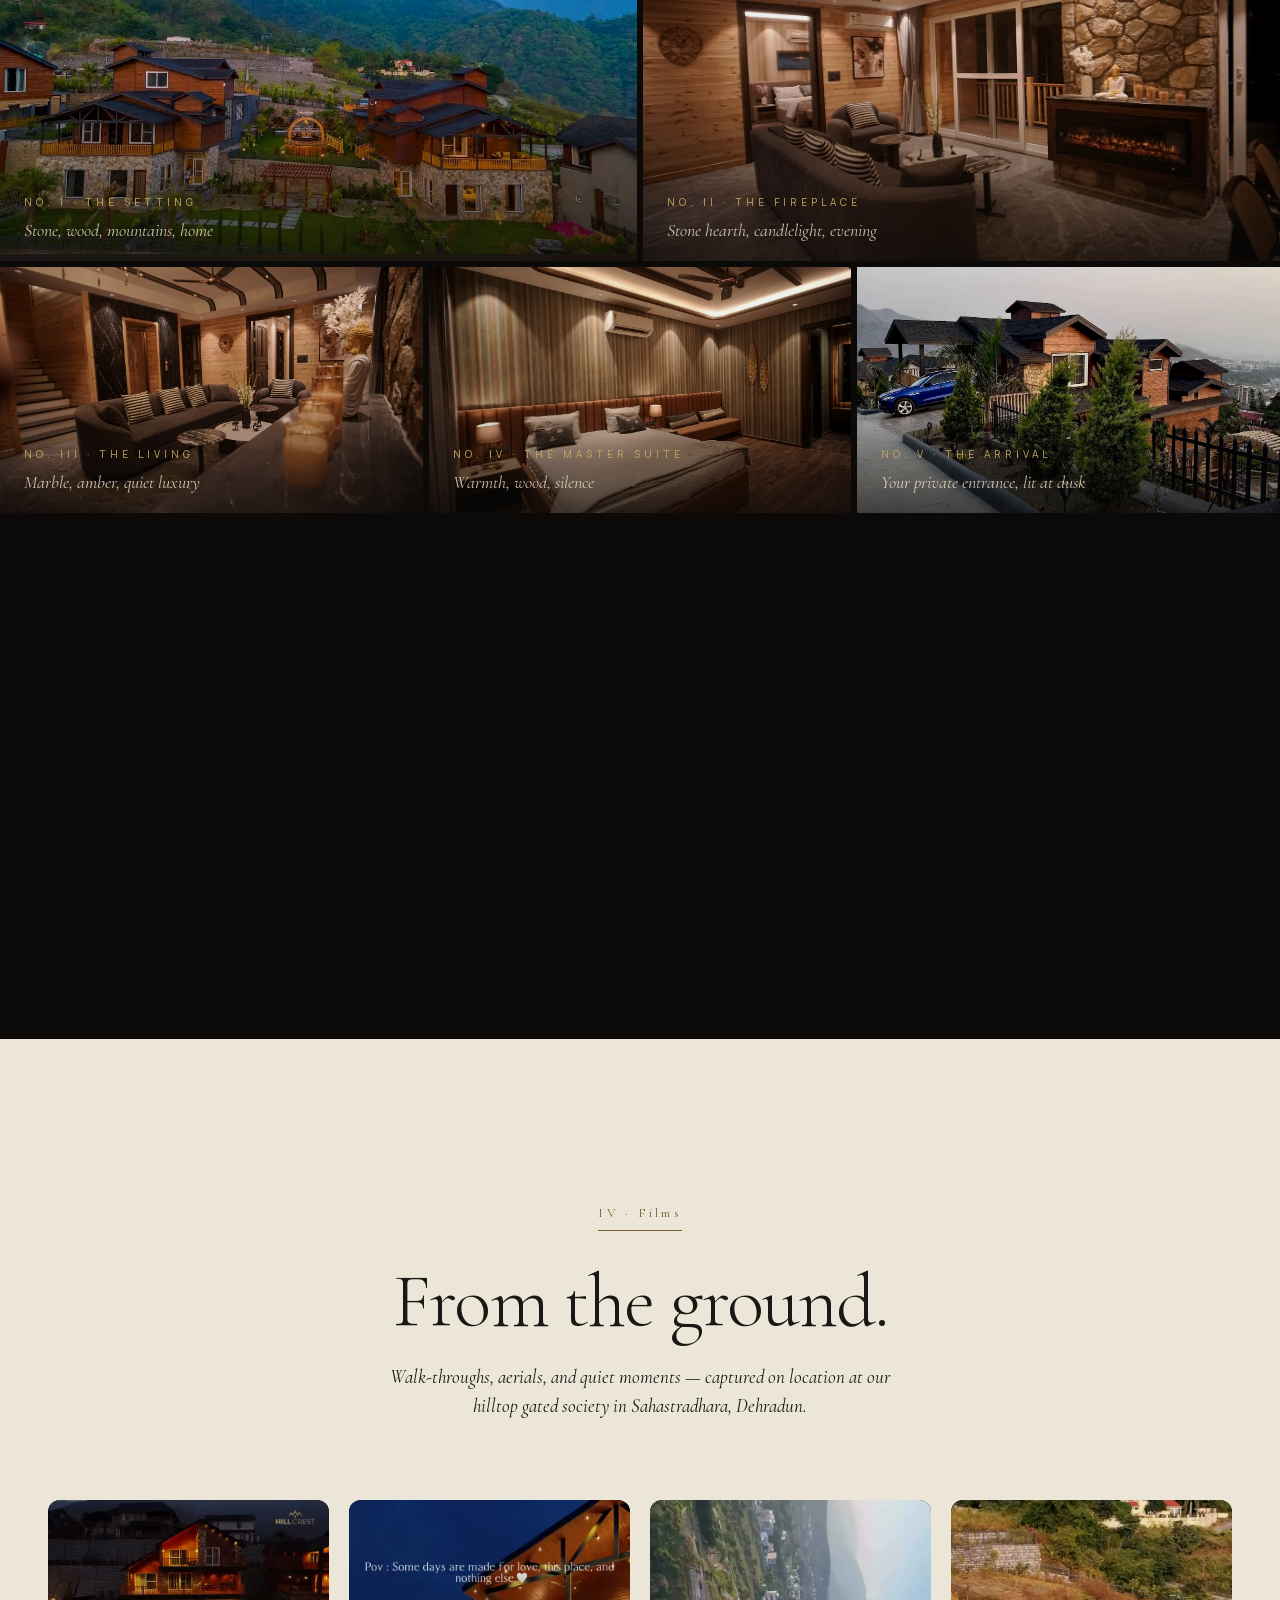
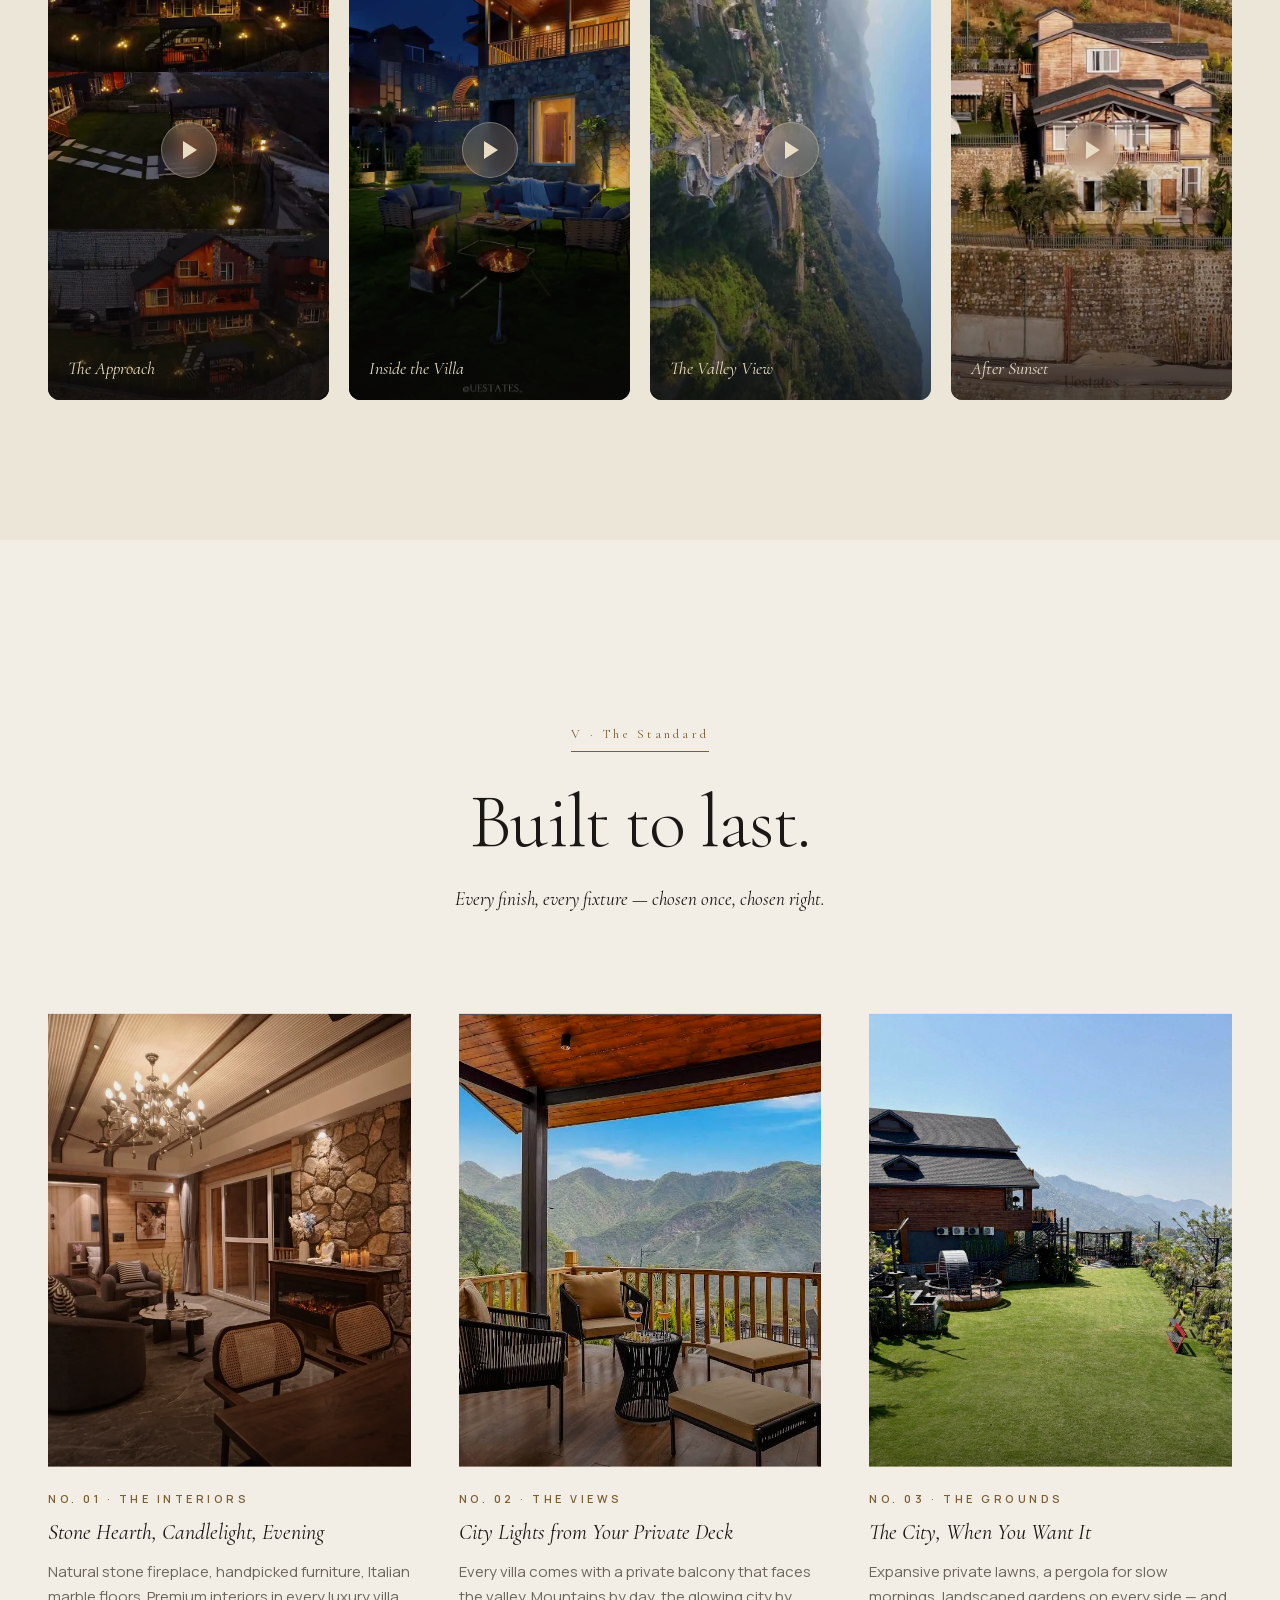
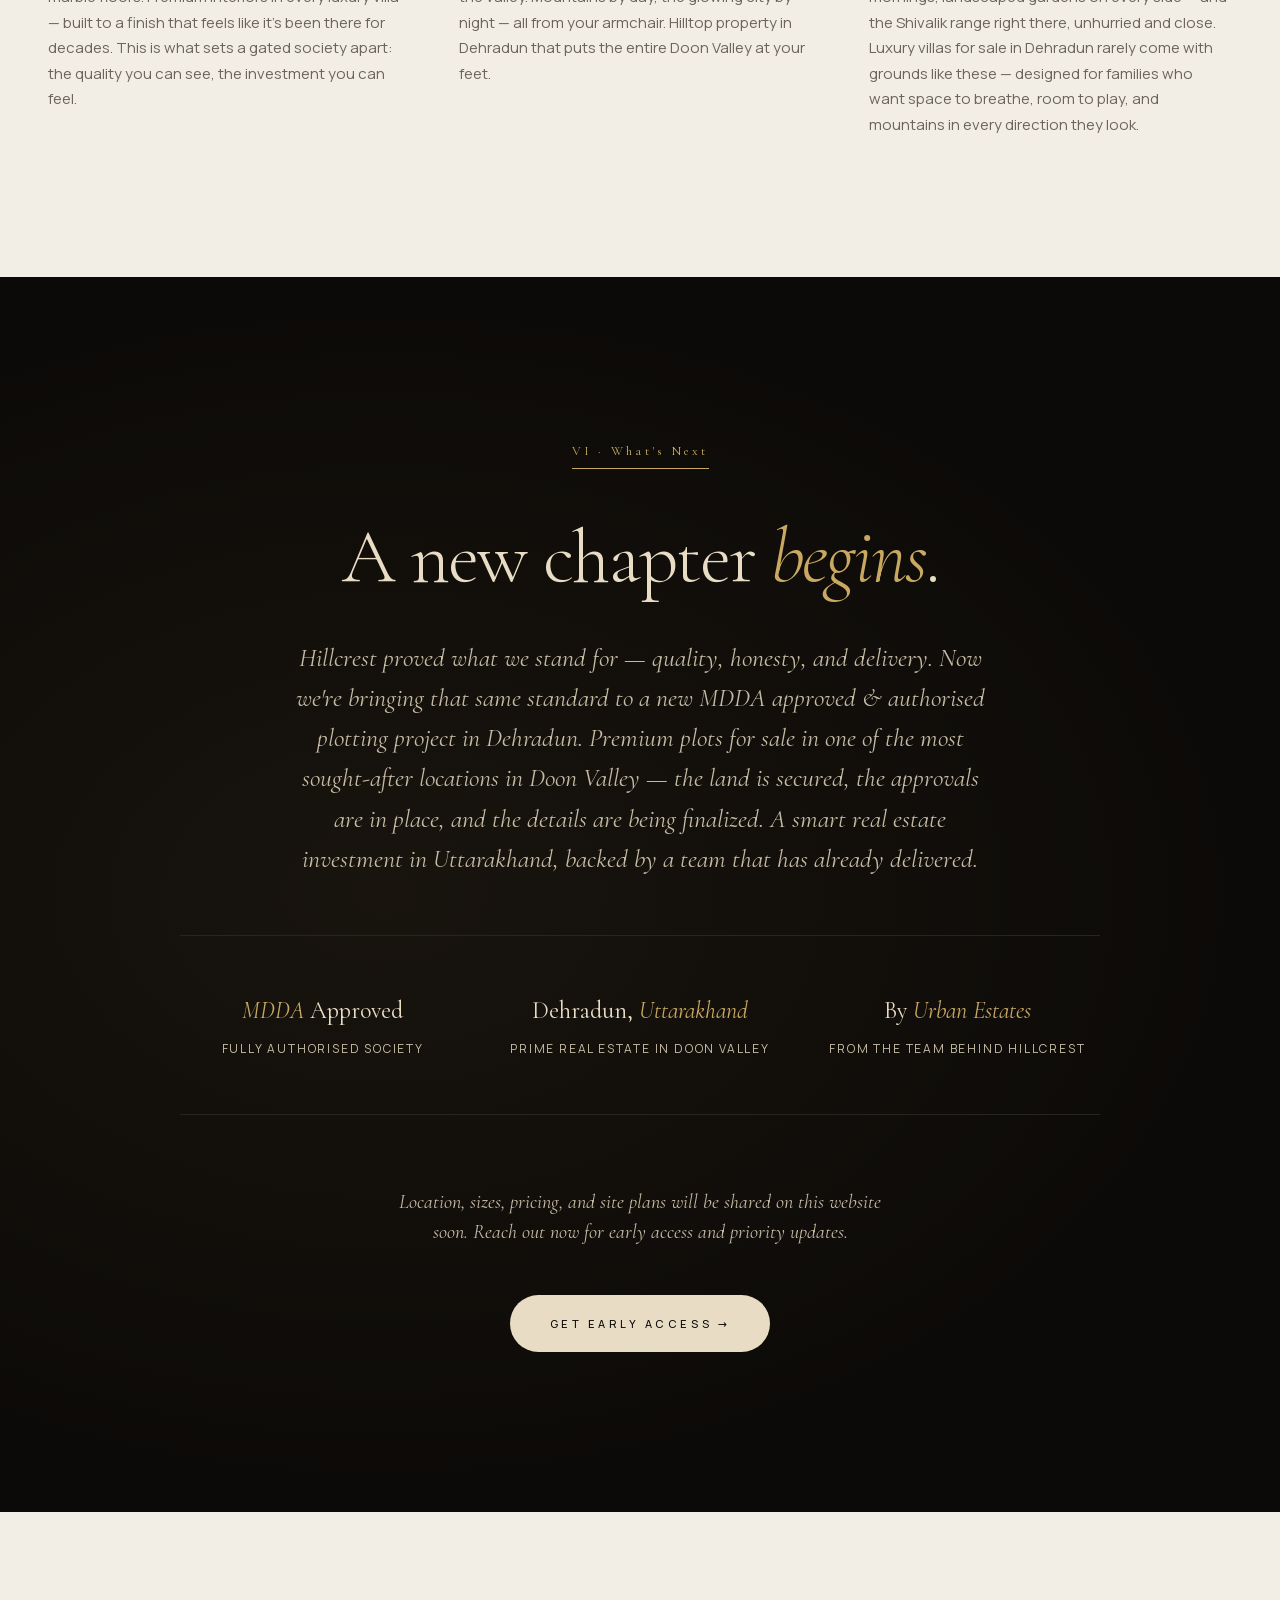
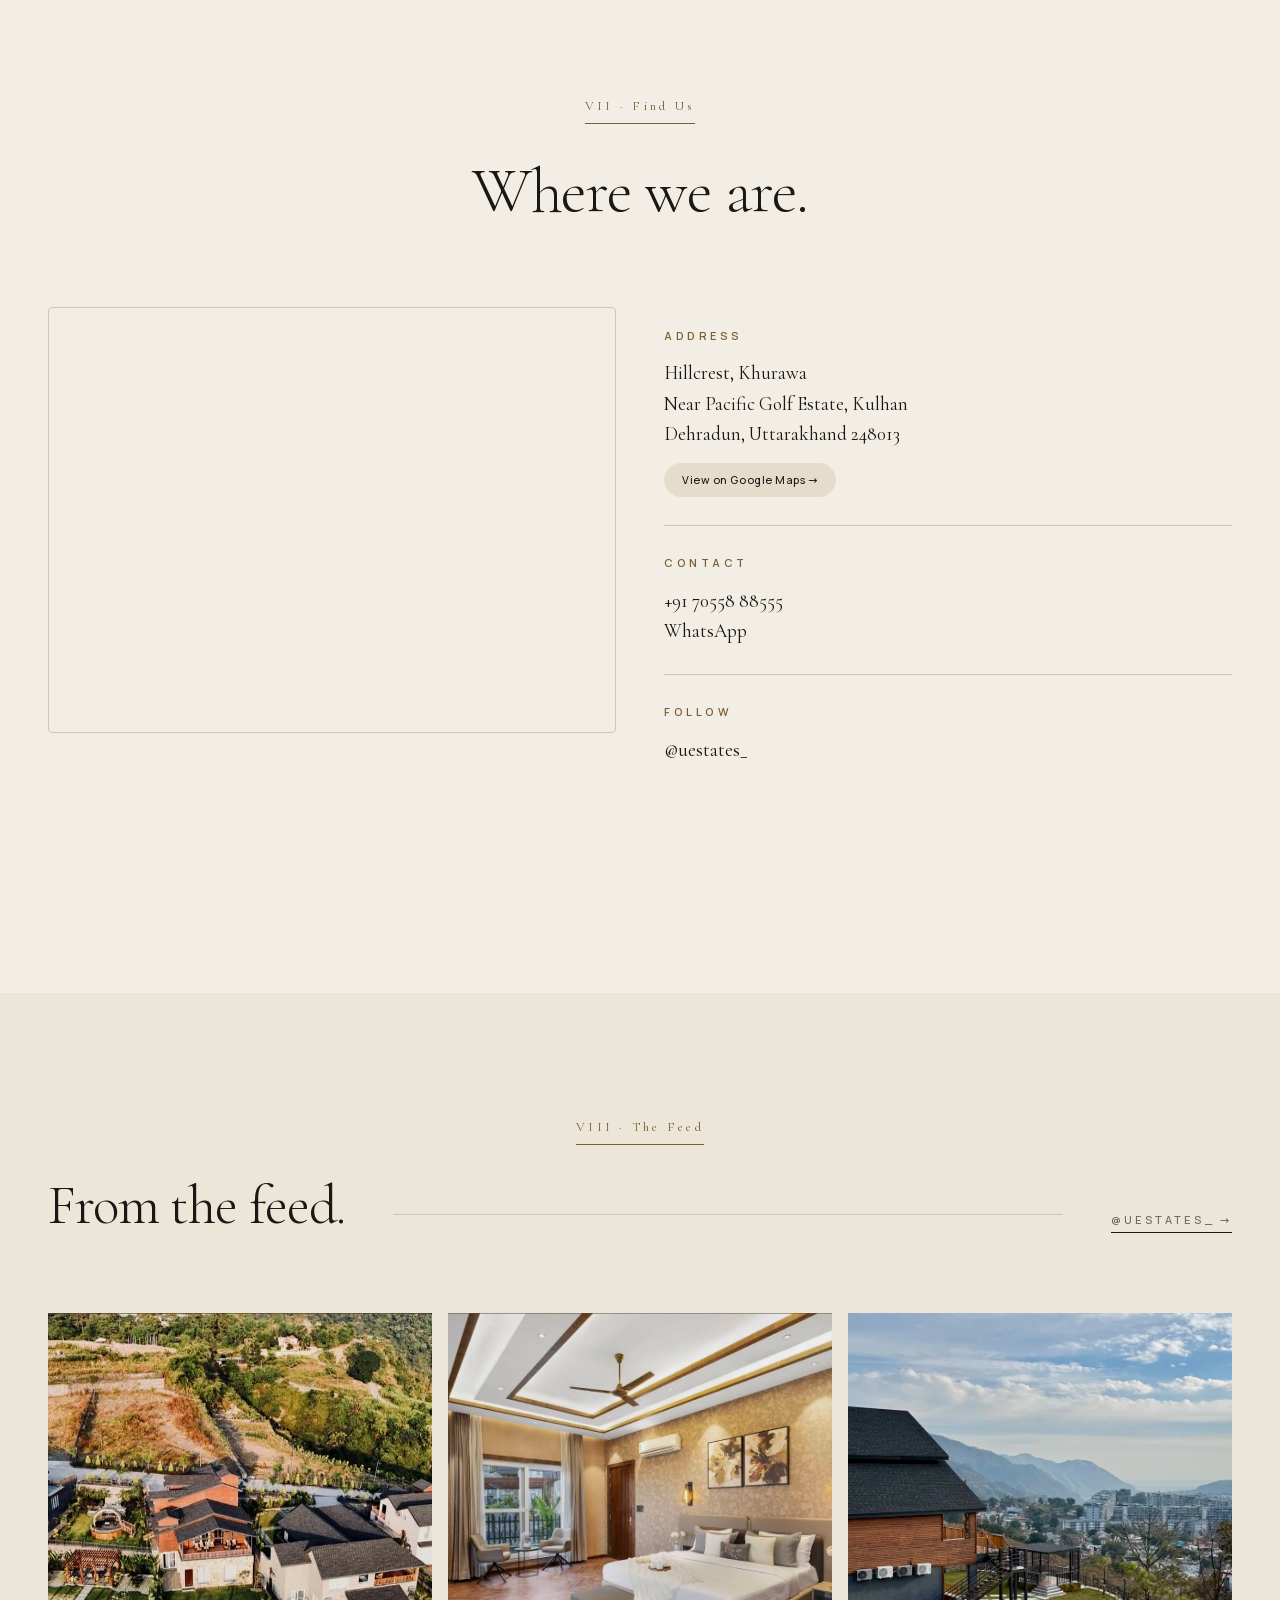
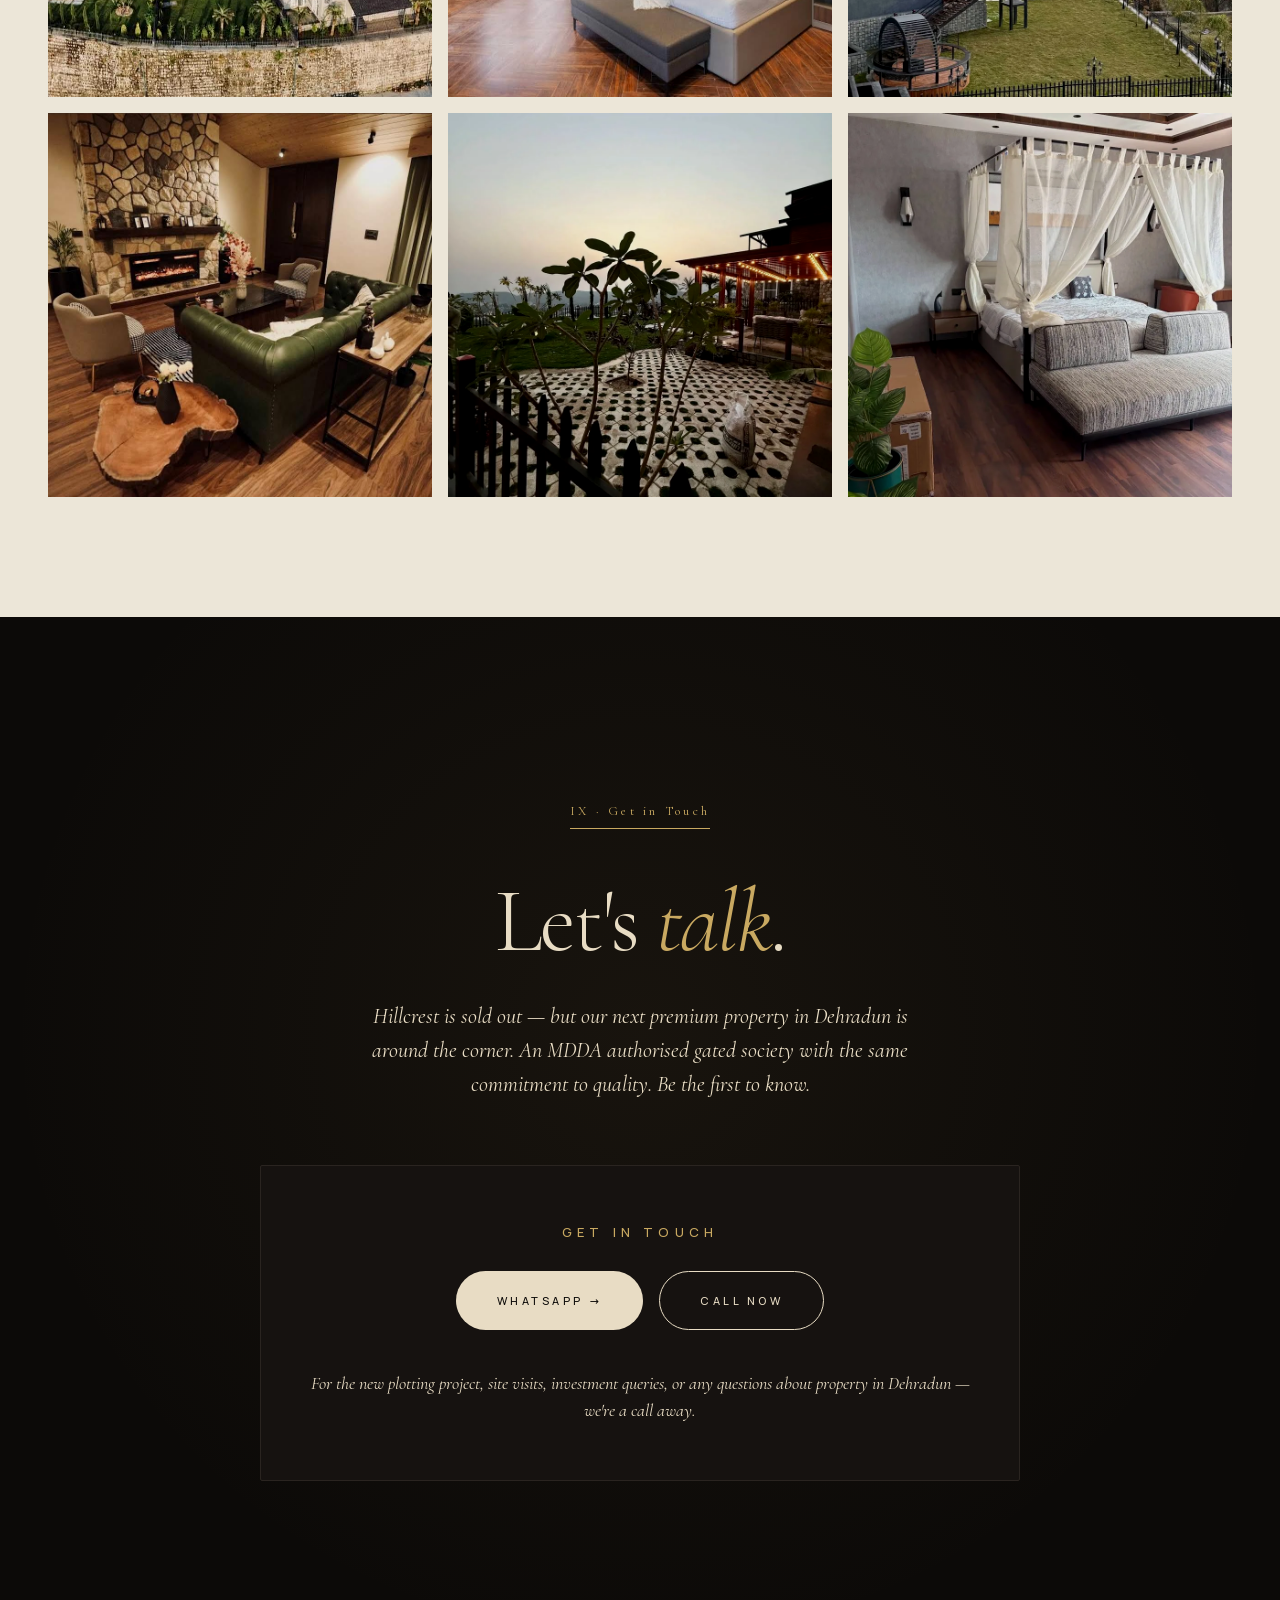
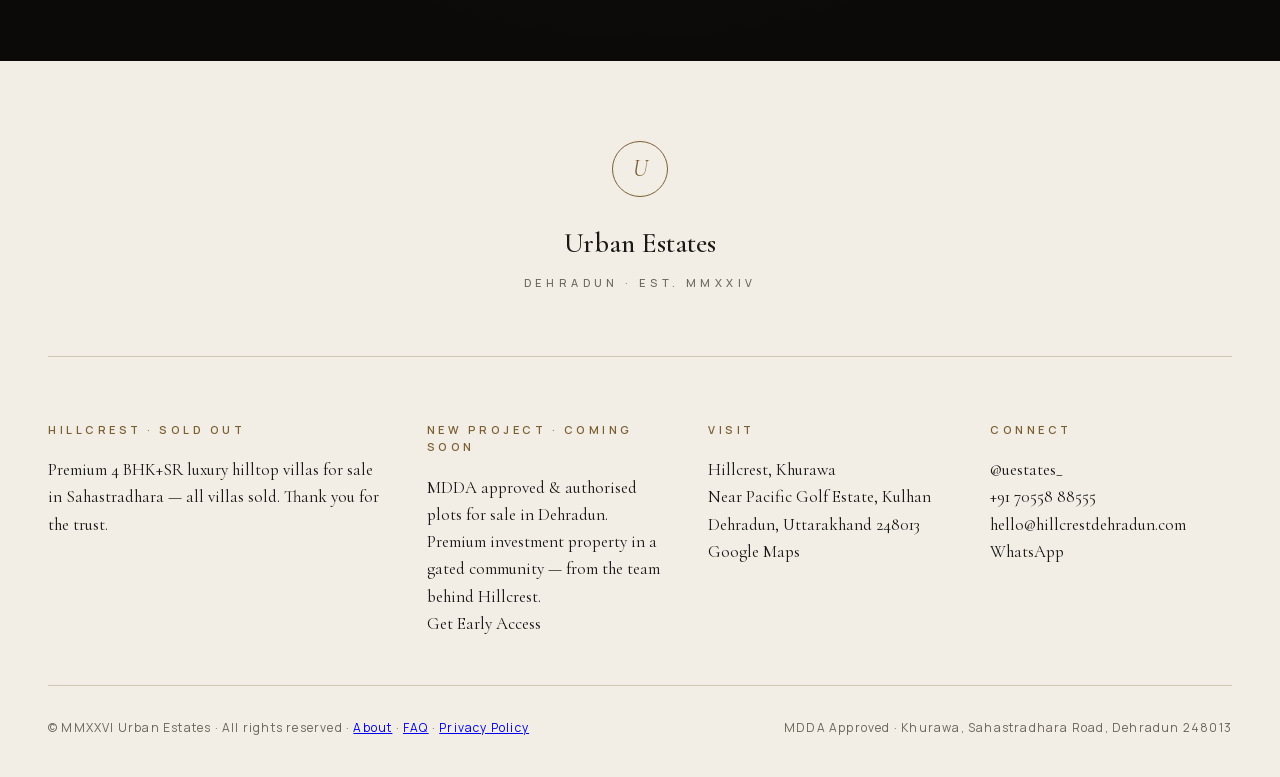
==== commit beab5243: "Add About page for Urban Estates developer entity - Created about.html with developer profile, philo" ====
--- a/index.html
+++ b/index.html
@@ -93,8 +93,8 @@
       },
       "geo": {
         "@type": "GeoCoordinates",
-        "latitude": 30.3785,
-        "longitude": 78.0425
+        "latitude": 30.3891532,
+        "longitude": 78.1088858
       },
       "areaServed": {
         "@type": "City",
@@ -121,8 +121,8 @@
       },
       "geo": {
         "@type": "GeoCoordinates",
-        "latitude": 30.3785,
-        "longitude": 78.0425
+        "latitude": 30.3891532,
+        "longitude": 78.1088858
       },
       "numberOfAccommodationUnits": 15,
       "amenityFeature": [
@@ -133,7 +133,7 @@
         {"@type": "LocationFeatureSpecification", "name": "Premium Hilltop Location"},
         {"@type": "LocationFeatureSpecification", "name": "Low-Density Luxury Living"}
       ],
-      "hasMap": "https://maps.app.goo.gl/ni9FEFTEHBdHatMU8",
+      "hasMap": "https://maps.app.goo.gl/SzBgoUNmSNV7FymD8",
       "additionalProperty": [
         {"@type": "PropertyValue", "name": "Total Villas", "value": "15"},
         {"@type": "PropertyValue", "name": "Starting Price", "value": "₹5.5 Crore onwards"},
@@ -828,14 +828,14 @@
     </div>
     <div class="location-grid">
       <div class="location-map">
-        <iframe data-src="https://www.google.com/maps/embed?pb=!1m18!1m12!1m3!1d3443.5!2d78.0425!3d30.3785!2m3!1f0!2f0!3f0!3m2!1i1024!2i768!4f13.1!3m3!1m2!1s0x3908d700695c38c1%3A0x4f9be5d389a1c1ff!2sHill%20Crest%20Dehradun%20%E2%80%93%20Luxury%20Hilltop%20Villas%20%7C%20MDDA%20Approved%20Gated%20Community!5e0!3m2!1sen!2sin!4v1747526400000!5m2!1sen!2sin" title="Google Maps showing Hillcrest location in Dehradun" allowfullscreen="" referrerpolicy="no-referrer-when-downgrade" sandbox="allow-scripts allow-same-origin allow-popups"></iframe>
-      </div>
-      <noscript><p style="padding:24px;text-align:center;color:var(--muted)">Enable JavaScript to view the map, or <a href="https://maps.app.goo.gl/ni9FEFTEHBdHatMU8" style="color:var(--accent)">open in Google Maps</a>.</p></noscript>
+        <iframe data-src="https://www.google.com/maps/embed?pb=!1m18!1m12!1m3!1d3443.5!2d78.1088858!3d30.3891532!2m3!1f0!2f0!3f0!3m2!1i1024!2i768!4f13.1!3m3!1m2!1s0x3908d700695c38c1%3A0x4f9be5d389a1c1ff!2sHill%20Crest%20Dehradun%20%E2%80%93%20Luxury%20Hilltop%20Villas%20%7C%20MDDA%20Approved%20Gated%20Community!5e0!3m2!1sen!2sin!4v1747526400000!5m2!1sen!2sin" title="Google Maps showing Hillcrest location in Dehradun" allowfullscreen="" referrerpolicy="no-referrer-when-downgrade" sandbox="allow-scripts allow-same-origin allow-popups"></iframe>
+      </div>
+      <noscript><p style="padding:24px;text-align:center;color:var(--muted)">Enable JavaScript to view the map, or <a href="https://maps.app.goo.gl/SzBgoUNmSNV7FymD8" style="color:var(--accent)">open in Google Maps</a>.</p></noscript>
       <div class="location-details">
         <div class="loc-card">
           <h4>Address</h4>
           <p>Hillcrest, Khurawa<br>Near Pacific Golf Estate, Kulhan<br>Dehradun, Uttarakhand 248013</p>
-          <a href="https://maps.app.goo.gl/ni9FEFTEHBdHatMU8?g_st=iw" target="_blank" rel="noopener noreferrer" class="gmb-badge">View on Google Maps &#8594;</a>
+          <a href="https://maps.app.goo.gl/SzBgoUNmSNV7FymD8?g_st=iw" target="_blank" rel="noopener noreferrer" class="gmb-badge">View on Google Maps &#8594;</a>
         </div>
         <div class="loc-card">
           <h4>Contact</h4>
@@ -930,7 +930,7 @@
       <div class="footer-col">
         <h4>Visit</h4>
         <p>Hillcrest, Khurawa<br>Near Pacific Golf Estate, Kulhan<br>Dehradun, Uttarakhand 248013</p>
-        <a href="https://maps.app.goo.gl/ni9FEFTEHBdHatMU8?g_st=iw" target="_blank" rel="noopener noreferrer">Google Maps</a>
+        <a href="https://maps.app.goo.gl/SzBgoUNmSNV7FymD8?g_st=iw" target="_blank" rel="noopener noreferrer">Google Maps</a>
       </div>
       <div class="footer-col">
         <h4>Connect</h4>
@@ -941,7 +941,7 @@
       </div>
     </div>
     <div class="footer-bottom">
-      <div>&copy; MMXXVI Urban Estates &middot; All rights reserved &middot; <a href="/faq.html">FAQ</a> &middot; <a href="/privacy.html">Privacy&nbsp;Policy</a></div>
+      <div>&copy; MMXXVI Urban Estates &middot; All rights reserved &middot; <a href="/about.html">About</a> &middot; <a href="/faq.html">FAQ</a> &middot; <a href="/privacy.html">Privacy&nbsp;Policy</a></div>
       <div>MDDA Approved &middot; Khurawa, Sahastradhara Road, Dehradun 248013</div>
     </div>
   </div>
